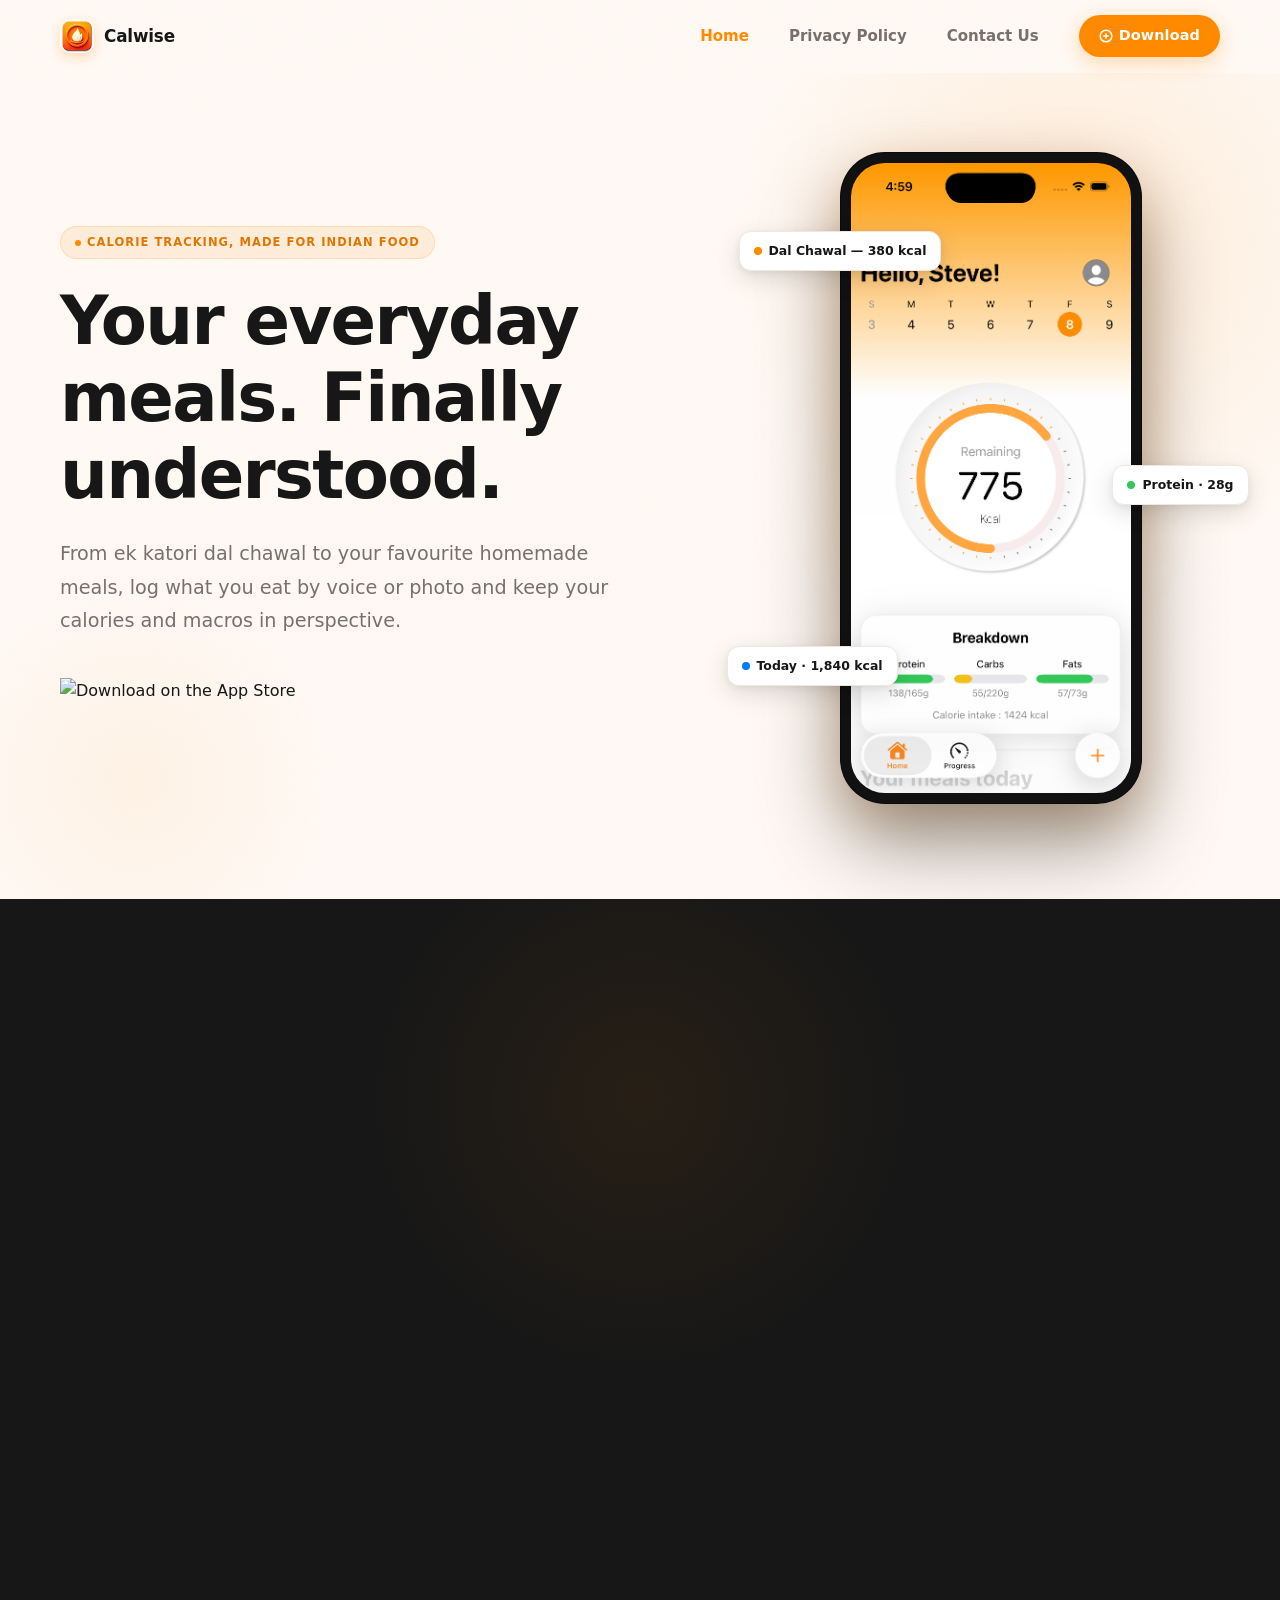
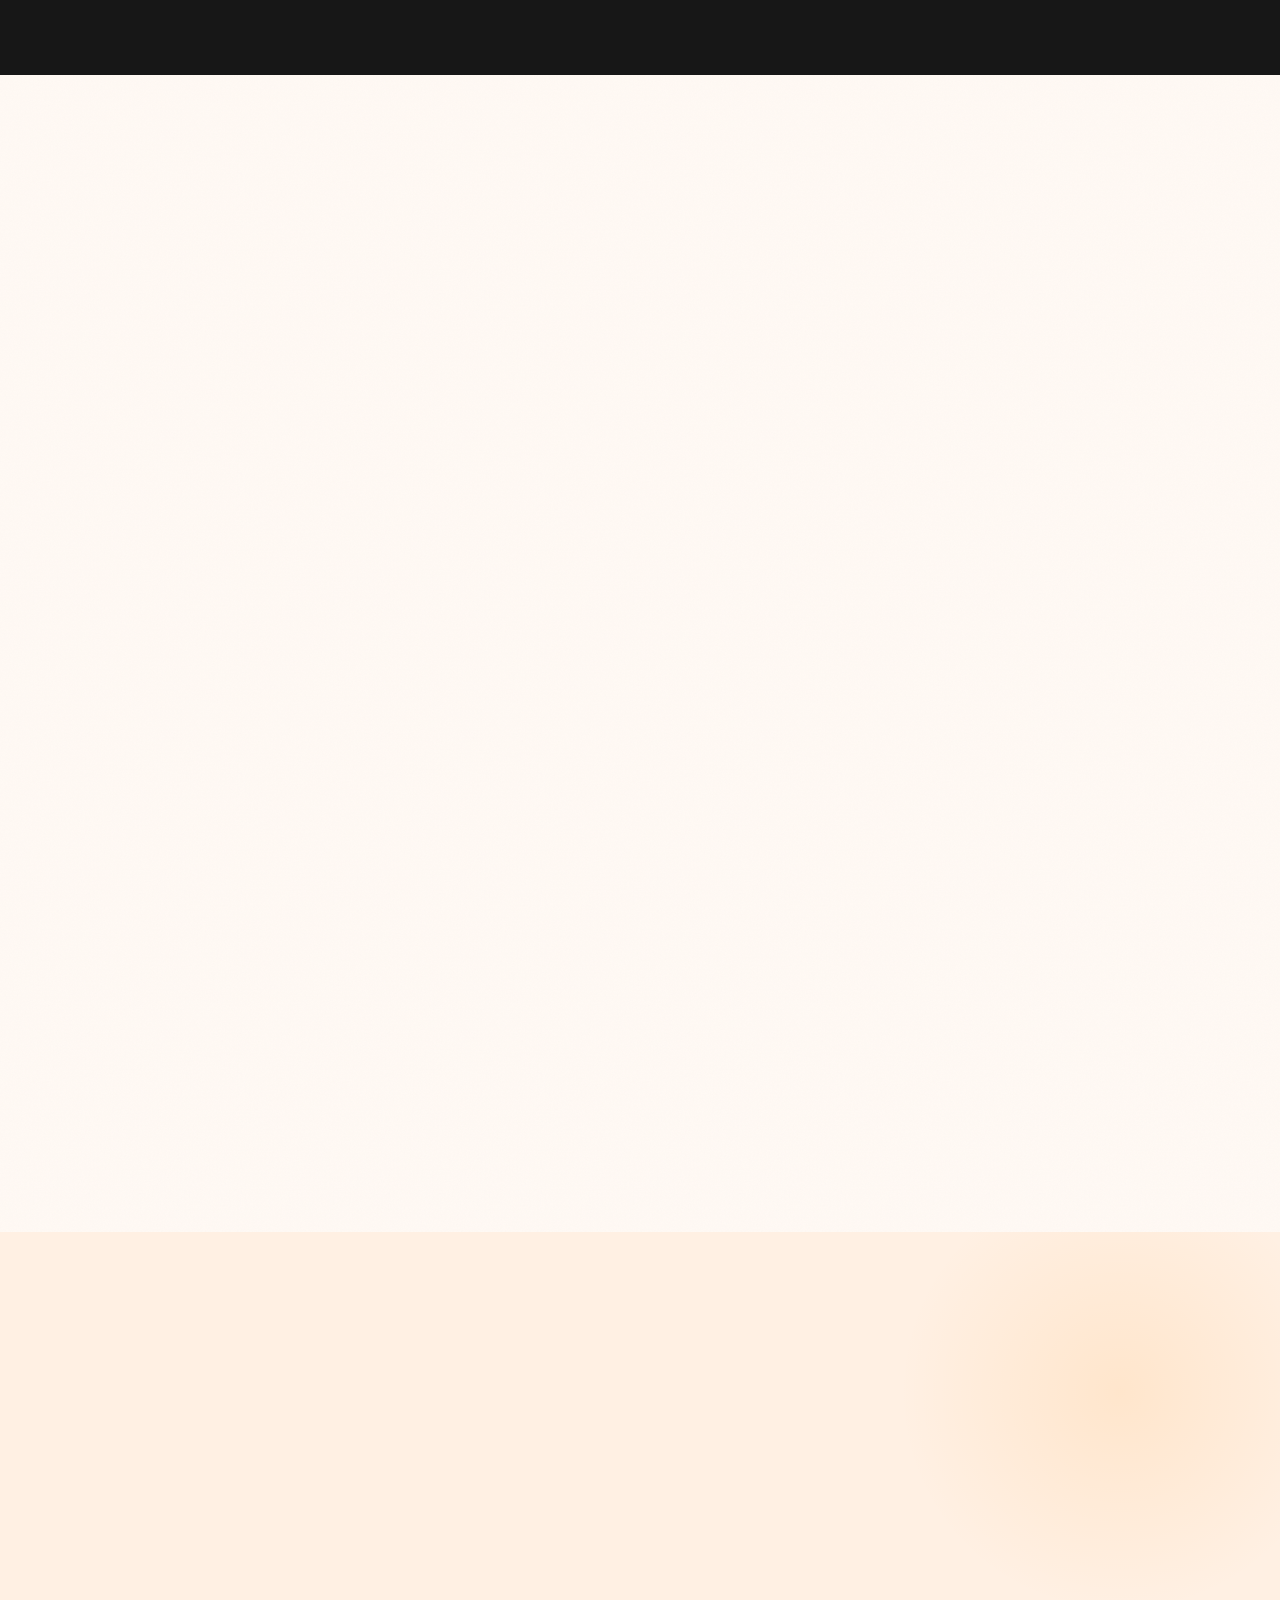
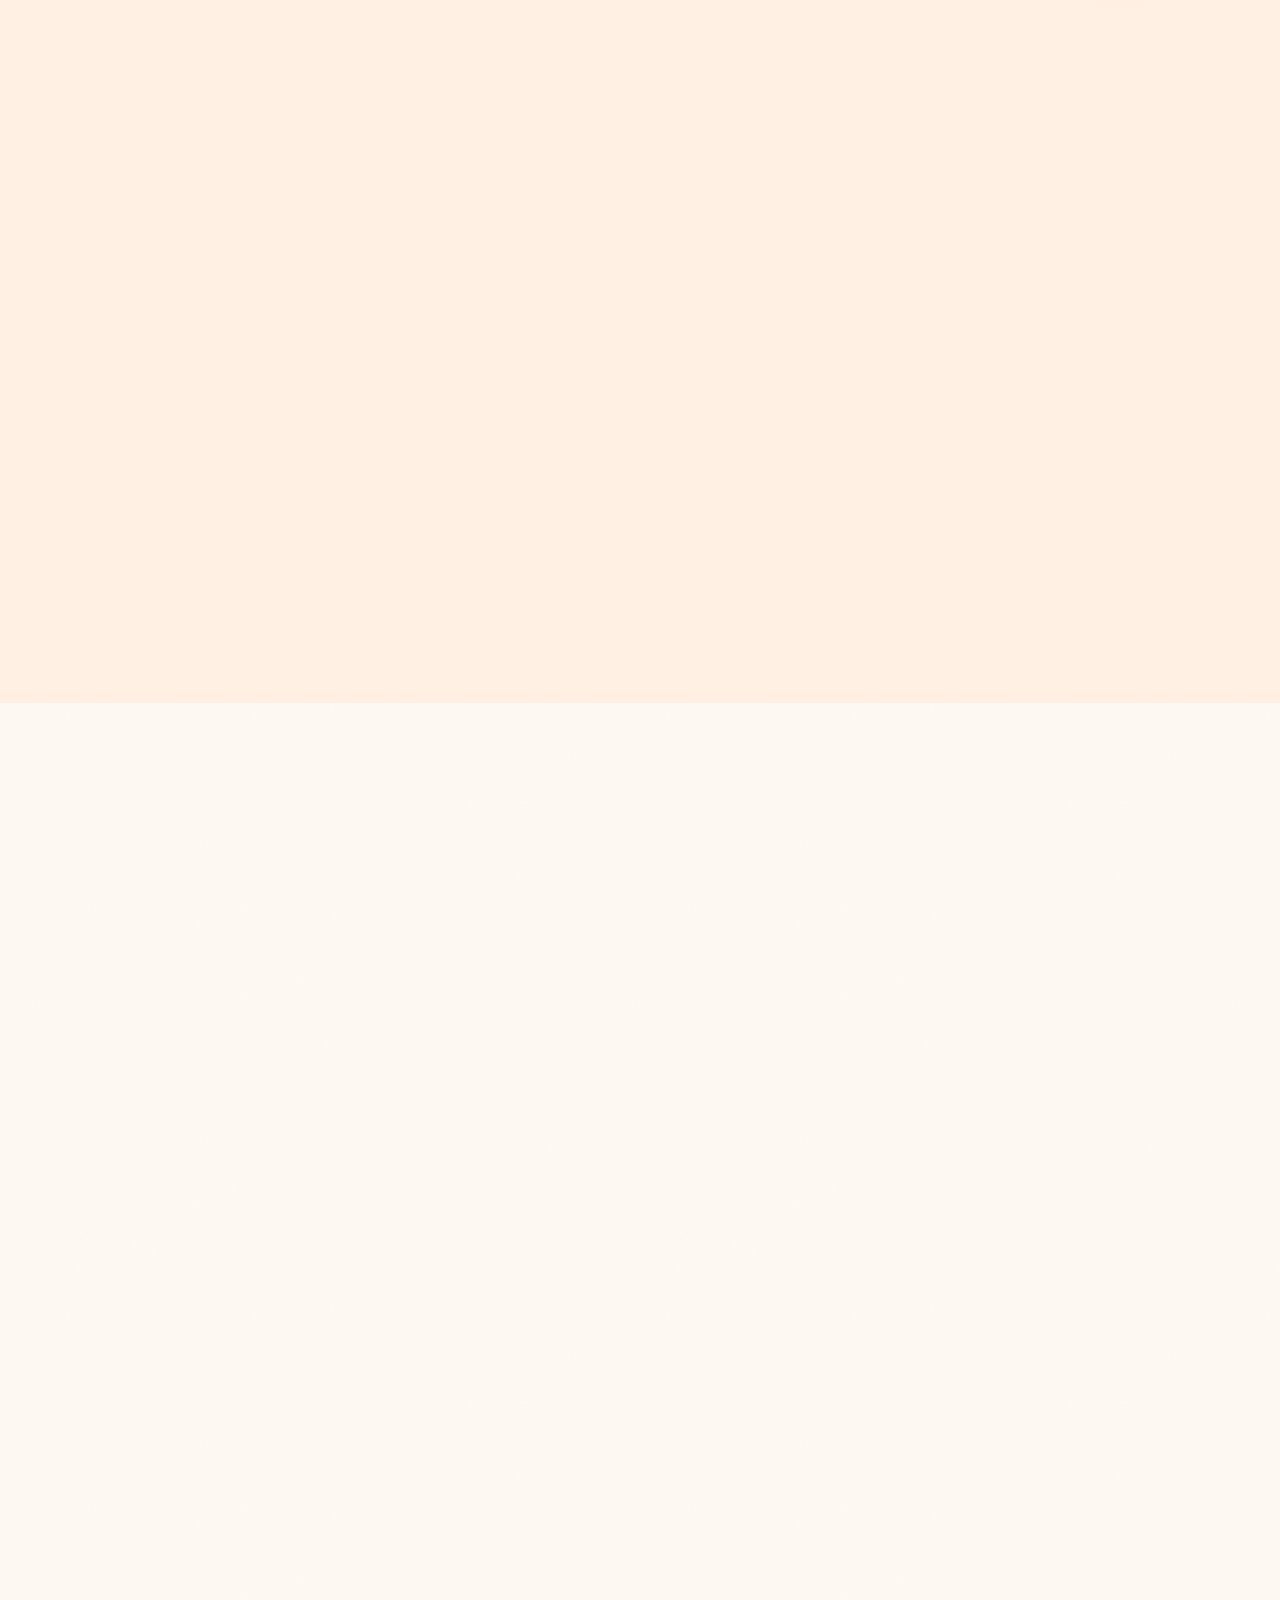
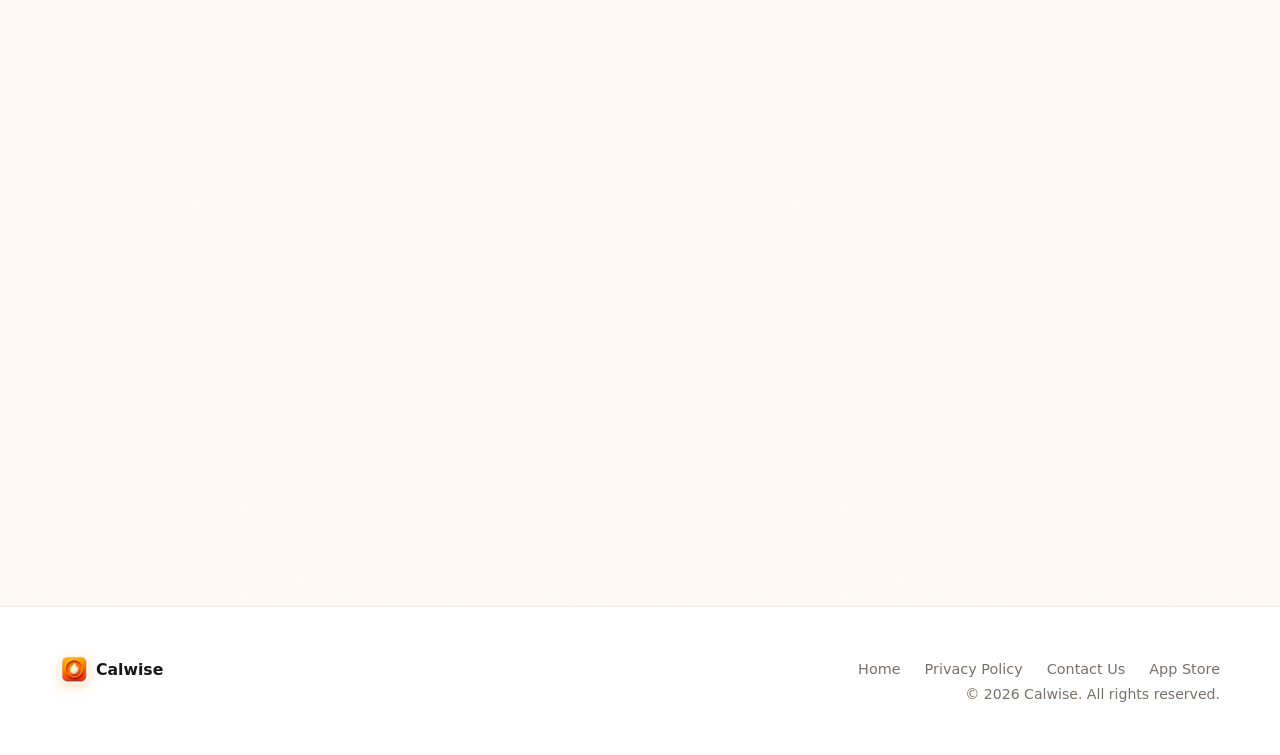
==== index.html @ 5090b7c0 "redesign: Initial redesigns" ====
<!DOCTYPE html>
<html lang="en">
  <head>
    <meta charset="UTF-8" />
    <meta name="viewport" content="width=device-width, initial-scale=1.0" />
    <title>Calwise | Your everyday meals. Finally understood.</title>
    <meta
      name="description"
      content="Calwise is the Indian-first calorie tracker for iPhone. Log meals by voice or photo, track your macros, and understand your everyday eating habits."
    />
    <meta property="og:title" content="Calwise | Your everyday meals. Finally understood." />
    <meta
      property="og:description"
      content="From dal chawal to your favourite homemade meals — track calories and macros the Indian way. Download Calwise on the App Store."
    />
    <meta property="og:type" content="website" />
    <meta property="og:image" content="./app-screenshot.png" />
    <meta name="twitter:card" content="summary_large_image" />
    <meta name="twitter:title" content="Calwise | Your everyday meals. Finally understood." />
    <meta
      name="twitter:description"
      content="Indian-first calorie tracker for iPhone. Log meals by voice or photo, track macros, sync with Apple Health."
    />
    <meta name="twitter:image" content="./app-screenshot.png" />
    <link rel="icon" type="image/png" href="./icon.png" />
    <link rel="apple-touch-icon" href="./icon.png" />
    <link rel="stylesheet" href="./styles.css" />
  </head>
  <body>

    <!-- ── Navigation ─────────────────────────────────────── -->
    <header class="site-header" id="siteHeader">
      <div class="container nav-wrap">
        <a href="./index.html" class="brand" aria-label="Calwise home">
          <img src="./icon.png" alt="Calwise logo" class="brand-logo" />
          <span class="brand-text">Calwise</span>
        </a>

        <button
          class="menu-toggle"
          id="menuToggle"
          aria-expanded="false"
          aria-controls="mobileNav"
          aria-label="Toggle navigation"
        >
          <span></span>
          <span></span>
          <span></span>
        </button>

        <nav class="desktop-nav" aria-label="Main navigation">
          <a href="./index.html" aria-current="page">Home</a>
          <a href="./privacy-policy.html">Privacy Policy</a>
          <a href="./contact.html">Contact Us</a>
          <a
            href="https://apps.apple.com/in/app/calwise-indian-calorie-tracker/id6761990106"
            class="nav-cta"
            target="_blank"
            rel="noopener noreferrer"
          >
            <!-- App Store icon -->
            <svg width="14" height="14" viewBox="0 0 24 24" fill="none" stroke="currentColor" stroke-width="2.5" stroke-linecap="round" stroke-linejoin="round" aria-hidden="true">
              <path d="M12 2a10 10 0 1 0 0 20A10 10 0 0 0 12 2z"/>
              <path d="M12 8v8m-4-4h8"/>
            </svg>
            Download
          </a>
        </nav>
      </div>

      <nav class="mobile-nav" id="mobileNav" aria-label="Mobile navigation">
        <a href="./index.html">Home</a>
        <a href="./privacy-policy.html">Privacy Policy</a>
        <a href="./contact.html">Contact Us</a>
        <a
          href="https://apps.apple.com/in/app/calwise-indian-calorie-tracker/id6761990106"
          class="nav-cta"
          target="_blank"
          rel="noopener noreferrer"
        >Download on App Store</a>
      </nav>
    </header>

    <main>

      <!-- ── Section A — Hero ──────────────────────────────── -->
      <section class="hero section" id="hero">
        <div class="container hero-grid">

          <div class="hero-copy" id="heroCopy">
            <p class="eyebrow hero-anim">Calorie Tracking, Made for Indian Food</p>
            <h1 class="hero-anim">Your everyday meals. Finally understood.</h1>
            <p class="lead hero-anim">
              From ek katori dal chawal to your favourite homemade meals, log what you
              eat by voice or photo and keep your calories and macros in perspective.
            </p>
            <a
              class="app-store-badge hero-anim"
              href="https://apps.apple.com/in/app/calwise-indian-calorie-tracker/id6761990106"
              aria-label="Download on the App Store"
              target="_blank"
              rel="noopener noreferrer"
            >
              <img
                src="https://tools.applemediaservices.com/api/badges/download-on-the-app-store/black/en-us?size=250x83"
                alt="Download on the App Store"
              />
            </a>
          </div>

          <div class="phone-stage" aria-hidden="true" id="phoneStage">
            <div class="phone-glow-bg"></div>
            <div class="phone-wrap" id="heroPhone">
              <!-- Floating chips -->
              <div class="chip chip-1">
                <span class="chip-dot" style="background:#FF8A00;"></span>
                Dal Chawal &mdash; 380 kcal
              </div>
              <div class="chip chip-2">
                <span class="chip-dot" style="background:#34C759;"></span>
                Protein &middot; 28g
              </div>
              <div class="chip chip-3">
                <span class="chip-dot" style="background:#007AFF;"></span>
                Today &middot; 1,840 kcal
              </div>

              <div class="iphone-frame">
                <img
                  src="./app-screenshot.png"
                  alt="Calwise app interface showing meal tracking"
                  class="screen-shot"
                  loading="eager"
                />
              </div>
            </div>
          </div>

        </div>
      </section>

      <!-- ── Section B — Indian Food First (Dark) ─────────── -->
      <section class="section section-dark" id="sectionIndian">
        <div class="container">

          <div class="section-header gsap-reveal">
            <span class="section-label">Indian Food First</span>
            <h2>Dal chawal doesn't come with a barcode.</h2>
            <p>
              Your meals are more than packaged food. Calwise makes it easier to understand
              everyday Indian portions and homemade dishes.
            </p>
          </div>

          <div class="steps-flow" id="stepsFlow">

            <div class="step-card gsap-reveal">
              <div class="step-number">01</div>
              <div class="step-content">
                <h3>Say what you ate or capture a photo</h3>
                <p>Log your meal by voice description or snap a plate photo in seconds.</p>
              </div>
              <svg class="step-icon" width="28" height="28" viewBox="0 0 24 24" fill="none" stroke="rgba(255,138,0,0.6)" stroke-width="1.8" stroke-linecap="round" stroke-linejoin="round" aria-hidden="true">
                <path d="M12 1a3 3 0 0 0-3 3v8a3 3 0 0 0 6 0V4a3 3 0 0 0-3-3z"/>
                <path d="M19 10v2a7 7 0 0 1-14 0v-2"/>
                <line x1="12" y1="19" x2="12" y2="23"/>
                <line x1="8" y1="23" x2="16" y2="23"/>
              </svg>
            </div>

            <div class="step-card gsap-reveal">
              <div class="step-number">02</div>
              <div class="step-content">
                <h3>Log the meal</h3>
                <p>Calwise understands everyday Indian portions and homemade dishes.</p>
              </div>
              <svg class="step-icon" width="28" height="28" viewBox="0 0 24 24" fill="none" stroke="rgba(255,138,0,0.6)" stroke-width="1.8" stroke-linecap="round" stroke-linejoin="round" aria-hidden="true">
                <path d="M14 2H6a2 2 0 0 0-2 2v16a2 2 0 0 0 2 2h12a2 2 0 0 0 2-2V8z"/>
                <polyline points="14 2 14 8 20 8"/>
                <line x1="16" y1="13" x2="8" y2="13"/>
                <line x1="16" y1="17" x2="8" y2="17"/>
                <polyline points="10 9 9 9 8 9"/>
              </svg>
            </div>

            <div class="step-card gsap-reveal">
              <div class="step-number">03</div>
              <div class="step-content">
                <h3>Understand its calorie &amp; macro breakdown</h3>
                <p>See protein, carbs, and fats in perspective so every meal stays intentional.</p>
              </div>
              <svg class="step-icon" width="28" height="28" viewBox="0 0 24 24" fill="none" stroke="rgba(255,138,0,0.6)" stroke-width="1.8" stroke-linecap="round" stroke-linejoin="round" aria-hidden="true">
                <circle cx="12" cy="12" r="10"/>
                <path d="M12 2a10 10 0 0 1 7.07 17.07"/>
                <line x1="12" y1="12" x2="12" y2="2"/>
              </svg>
            </div>

          </div>
        </div>
      </section>

      <!-- ── Section C — Features ──────────────────────────── -->
      <section class="section" id="sectionFeatures">
        <div class="container">

          <div class="section-header text-center gsap-reveal" style="margin-inline: auto;">
            <span class="section-label" style="display:block; margin-bottom:8px;">Features</span>
            <h2>Built around how you actually eat.</h2>
            <p style="margin-top:12px; max-width:52ch; margin-inline:auto;">
              Everything you need to understand your nutrition — and nothing you don't.
            </p>
          </div>

          <div class="features-grid" id="featuresGrid">

            <!-- Feature 1: Smart Meal Logging -->
            <article class="feature-card gsap-reveal">
              <div class="feature-icon-wrap" aria-hidden="true">
                <svg width="26" height="26" viewBox="0 0 24 24" fill="none" stroke="currentColor" stroke-width="2" stroke-linecap="round" stroke-linejoin="round">
                  <path d="M12 1a3 3 0 0 0-3 3v8a3 3 0 0 0 6 0V4a3 3 0 0 0-3-3z"/>
                  <path d="M19 10v2a7 7 0 0 1-14 0v-2"/>
                  <line x1="12" y1="19" x2="12" y2="23"/>
                  <line x1="8" y1="23" x2="16" y2="23"/>
                </svg>
              </div>
              <h3>Smart Meal Logging</h3>
              <p>Log meals through voice or photo without making food tracking feel tedious.</p>
              <div class="card-visual visual-voice" aria-hidden="true">
                <div class="voice-badge">
                  <span class="voice-bar"></span>
                  <span class="voice-bar"></span>
                  <span class="voice-bar"></span>
                  <span class="voice-bar"></span>
                  <span class="voice-bar"></span>
                </div>
                <span class="visual-text">&ldquo;2 rotis, dal tadka &amp; dahi&rdquo;</span>
              </div>
            </article>

            <!-- Feature 2: Indian Food Tracking -->
            <article class="feature-card gsap-reveal">
              <div class="feature-icon-wrap" aria-hidden="true">
                <svg width="26" height="26" viewBox="0 0 24 24" fill="none" stroke="currentColor" stroke-width="2" stroke-linecap="round" stroke-linejoin="round">
                  <path d="M18 8h1a4 4 0 0 1 0 8h-1"/>
                  <path d="M2 8h16v9a4 4 0 0 1-4 4H6a4 4 0 0 1-4-4V8z"/>
                  <line x1="6" y1="1" x2="6" y2="4"/>
                  <line x1="10" y1="1" x2="10" y2="4"/>
                  <line x1="14" y1="1" x2="14" y2="4"/>
                </svg>
              </div>
              <h3>Indian Food Tracking</h3>
              <p>Track everyday Indian meals, homemade dishes and portions.</p>
              <div class="card-visual visual-food" aria-hidden="true">
                <div class="food-tag">
                  <span>Moong Dal Khichdi</span>
                  <span class="food-cals">290 kcal &middot; 1 bowl</span>
                </div>
                <div class="food-tag">
                  <span>Paneer Bhurji</span>
                  <span class="food-cals">240 kcal &middot; 150g</span>
                </div>
              </div>
            </article>

            <!-- Feature 3: Calories & Macros -->
            <article class="feature-card gsap-reveal">
              <div class="feature-icon-wrap" aria-hidden="true">
                <svg width="26" height="26" viewBox="0 0 24 24" fill="none" stroke="currentColor" stroke-width="2" stroke-linecap="round" stroke-linejoin="round">
                  <circle cx="12" cy="12" r="10"/>
                  <path d="M12 2v10l6.5 3.8"/>
                </svg>
              </div>
              <h3>Calories &amp; Macros</h3>
              <p>Understand your calorie intake and protein, carbohydrates and fats in one place.</p>
              <div class="card-visual" aria-hidden="true">
                <div class="macro-bar">
                  <div class="macro-bar-fill protein" style="width: 30%;"></div>
                  <div class="macro-bar-fill carbs" style="width: 50%;"></div>
                  <div class="macro-bar-fill fats" style="width: 20%;"></div>
                </div>
                <div class="macro-legend">
                  <span><strong style="color:var(--c-orange);">Protein</strong> 52g</span>
                  <span><strong style="color:#FFA23A;">Carbs</strong> 145g</span>
                  <span><strong style="color:#34C759;">Fats</strong> 34g</span>
                </div>
              </div>
            </article>

            <!-- Feature 4: Daily Progress -->
            <article class="feature-card gsap-reveal">
              <div class="feature-icon-wrap" aria-hidden="true">
                <svg width="26" height="26" viewBox="0 0 24 24" fill="none" stroke="currentColor" stroke-width="2" stroke-linecap="round" stroke-linejoin="round">
                  <line x1="18" y1="20" x2="18" y2="10"/>
                  <line x1="12" y1="20" x2="12" y2="4"/>
                  <line x1="6" y1="20" x2="6" y2="14"/>
                  <line x1="2" y1="20" x2="22" y2="20"/>
                </svg>
              </div>
              <h3>Daily Progress</h3>
              <p>See your progress against personalised goals and understand your eating habits.</p>
              <div class="card-visual" aria-hidden="true">
                <div class="progress-week">
                  <div class="day-col"><span class="day-dot done"></span><span class="day-lbl">M</span></div>
                  <div class="day-col"><span class="day-dot done"></span><span class="day-lbl">T</span></div>
                  <div class="day-col"><span class="day-dot done"></span><span class="day-lbl">W</span></div>
                  <div class="day-col"><span class="day-dot done"></span><span class="day-lbl">T</span></div>
                  <div class="day-col"><span class="day-dot done"></span><span class="day-lbl">F</span></div>
                  <div class="day-col"><span class="day-dot done"></span><span class="day-lbl">S</span></div>
                  <div class="day-col"><span class="day-dot active"></span><span class="day-lbl">S</span></div>
                </div>
                <span class="streak-text">🔥 6-day target streak</span>
              </div>
            </article>

          </div>
        </div>
      </section>

      <!-- ── Section D — Product Showcase ─────────────────── -->
      <section class="section showcase-section" id="sectionShowcase">
        <div class="container">
          <div class="section-header text-center gsap-reveal" style="margin-inline: auto;">
            <span class="section-label" style="display:block; margin-bottom:8px;">The App</span>
            <h2>A closer look.</h2>
            <p style="margin-top:12px; max-width:46ch; margin-inline:auto;">
              Designed for iPhone. Built for real life.
            </p>
          </div>

          <div class="showcase-stage" id="showcaseStage" aria-hidden="true">

            <!-- Left phone (angled) -->
            <div class="showcase-phone-left gsap-reveal">
              <div class="iphone-frame">
                <img
                  src="./app-screenshot.png"
                  alt=""
                  class="screen-shot"
                  loading="lazy"
                />
              </div>
            </div>

            <!-- Center phone (main) -->
            <div class="showcase-phone-wrap gsap-reveal" id="showcasePhone">
              <div class="iphone-frame">
                <img
                  src="./app-screenshot.png"
                  alt="Calwise app interface"
                  class="screen-shot"
                  loading="lazy"
                />
              </div>
            </div>

            <!-- Right phone (angled) -->
            <div class="showcase-phone-right gsap-reveal">
              <div class="iphone-frame">
                <img
                  src="./app-screenshot.png"
                  alt=""
                  class="screen-shot"
                  loading="lazy"
                />
              </div>
            </div>

          </div>

          <div class="showcase-features-pillrow gsap-reveal">
            <span class="showcase-pill">Home &amp; Calorie Ring</span>
            <span class="showcase-pill">Voice &amp; Photo Logging</span>
            <span class="showcase-pill">Macro Breakdown</span>
            <span class="showcase-pill">Progress Dashboard</span>
          </div>
        </div>
      </section>

      <!-- ── Section E — Apple Health ─────────────────────── -->
      <section class="section health-section" id="sectionHealth">
        <div class="container">
          <div class="health-card gsap-reveal">

            <div class="health-badge" aria-hidden="true">
              <!-- Apple Health–style heart with activity ring SVG -->
              <svg width="32" height="32" viewBox="0 0 32 32" fill="none" xmlns="http://www.w3.org/2000/svg" aria-hidden="true">
                <circle cx="16" cy="16" r="14" stroke="#E8E8E8" stroke-width="3"/>
                <circle cx="16" cy="16" r="14" stroke="url(#actRing)" stroke-width="3" stroke-dasharray="64 88" stroke-linecap="round" transform="rotate(-90 16 16)"/>
                <path d="M16 22s-6-4.35-6-8.5A4 4 0 0 1 16 10.5 4 4 0 0 1 22 13.5C22 17.65 16 22 16 22z" fill="#FF3B30"/>
                <defs>
                  <linearGradient id="actRing" x1="16" y1="2" x2="30" y2="16" gradientUnits="userSpaceOnUse">
                    <stop stop-color="#FF3B30"/>
                    <stop offset="1" stop-color="#FF8A00"/>
                  </linearGradient>
                </defs>
              </svg>
              <span>Apple Health</span>
            </div>

            <h2>Your progress, with the bigger picture.</h2>
            <p>
              With Apple Health integration, your calorie budget can account for your actual activity and workouts.
            </p>

            <!-- Calorie Ring -->
            <div class="calorie-ring-wrap">
              <svg
                class="calorie-ring-svg"
                id="calorieRingSvg"
                width="120"
                height="120"
                viewBox="0 0 120 120"
                aria-label="Calorie progress ring showing 75% of daily goal"
                role="img"
              >
                <circle class="ring-track" cx="60" cy="60" r="50"/>
                <circle class="ring-fill" id="ringFill" cx="60" cy="60" r="50"/>
                <text x="60" y="56" text-anchor="middle" font-family="-apple-system, sans-serif" font-weight="800" font-size="18" fill="#171717">75%</text>
                <text x="60" y="72" text-anchor="middle" font-family="-apple-system, sans-serif" font-size="10" fill="#77716B">of goal</text>
              </svg>

              <div class="ring-labels">
                <span class="ring-label-main">1,840</span>
                <span class="ring-label-sub">kcal consumed today</span>
                <span class="ring-label-sub" style="margin-top:8px; font-weight:600; color:#FF8A00;">260 kcal remaining</span>
              </div>
            </div>

          </div>
        </div>
      </section>

      <!-- ── Section F — CTA ───────────────────────────────── -->
      <section class="cta-section" id="sectionCta">
        <div class="container">
          <div class="cta-wrap gsap-reveal">
            <div class="cta-product-visual" aria-hidden="true">
              <img src="./icon.png" alt="Calwise app icon" class="cta-app-icon" />
            </div>
            <h2>Make room for better eating habits.</h2>
            <p class="lead">Your meals. Your goals. A clearer picture of every day.</p>
            <a
              class="app-store-badge"
              href="https://apps.apple.com/in/app/calwise-indian-calorie-tracker/id6761990106"
              aria-label="Get Calwise on the App Store"
              target="_blank"
              rel="noopener noreferrer"
            >
              <img
                src="https://tools.applemediaservices.com/api/badges/download-on-the-app-store/black/en-us?size=250x83"
                alt="Download on the App Store"
              />
            </a>
          </div>
        </div>
      </section>

    </main>

    <!-- ── Footer ────────────────────────────────────────── -->
    <footer class="site-footer">
      <div class="container">
        <div class="footer-inner">
          <a href="./index.html" class="footer-brand" aria-label="Calwise home">
            <img src="./icon.png" alt="Calwise logo" class="brand-logo" />
            <span>Calwise</span>
          </a>

          <nav class="footer-nav" aria-label="Footer navigation">
            <a href="./index.html">Home</a>
            <a href="./privacy-policy.html">Privacy Policy</a>
            <a href="./contact.html">Contact Us</a>
            <a
              href="https://apps.apple.com/in/app/calwise-indian-calorie-tracker/id6761990106"
              target="_blank"
              rel="noopener noreferrer"
            >App Store</a>
          </nav>
        </div>
        <p class="footer-copy">© 2026 Calwise. All rights reserved.</p>
      </div>
    </footer>

    <!-- ── GSAP ──────────────────────────────────────────── -->
    <script src="https://cdn.jsdelivr.net/npm/gsap@3.12.5/dist/gsap.min.js"></script>
    <script src="https://cdn.jsdelivr.net/npm/gsap@3.12.5/dist/ScrollTrigger.min.js"></script>

    <script>
    (function () {
      'use strict';

      /* ── Header scroll ─────────────────────────────────── */
      var header      = document.getElementById('siteHeader');
      var menuToggle  = document.getElementById('menuToggle');
      var mobileNav   = document.getElementById('mobileNav');

      function updateHeader() {
        if (!header) return;
        if (window.scrollY > 8) {
          header.classList.add('is-scrolled');
        } else {
          header.classList.remove('is-scrolled');
        }
      }

      window.addEventListener('scroll', updateHeader, { passive: true });
      updateHeader();

      /* ── Mobile menu ───────────────────────────────────── */
      function closeMobileMenu() {
        if (!menuToggle || !mobileNav) return;
        menuToggle.setAttribute('aria-expanded', 'false');
        mobileNav.classList.remove('is-open');
      }

      if (menuToggle && mobileNav) {
        menuToggle.addEventListener('click', function () {
          var expanded = menuToggle.getAttribute('aria-expanded') === 'true';
          menuToggle.setAttribute('aria-expanded', expanded ? 'false' : 'true');
          mobileNav.classList.toggle('is-open');
        });

        mobileNav.querySelectorAll('a').forEach(function (link) {
          link.addEventListener('click', closeMobileMenu);
        });

        window.addEventListener('resize', function () {
          if (window.innerWidth > 768) closeMobileMenu();
        });
      }

      /* ── Reduced-motion check ──────────────────────────── */
      var prefersReducedMotion = window.matchMedia('(prefers-reduced-motion: reduce)').matches;

      if (prefersReducedMotion) {
        /* Remove hidden state from all gsap-reveal elements */
        document.querySelectorAll('.gsap-reveal, .hero-anim').forEach(function (el) {
          el.style.opacity = '1';
          el.style.transform = 'none';
        });
        /* Animate ring immediately */
        var ringFill = document.getElementById('ringFill');
        if (ringFill) ringFill.classList.add('is-visible');
        return; /* Skip GSAP */
      }

      /* ── GSAP setup ────────────────────────────────────── */
      if (typeof gsap === 'undefined') return;

      gsap.registerPlugin(ScrollTrigger);

      /* ── Hero entrance ─────────────────────────────────── */
      /* Hero elements use .hero-anim (not .gsap-reveal) so no CSS pre-hide conflict */
      var heroTl = gsap.timeline({ delay: 0.1 });

      heroTl
        .from('.hero-anim', {
          y: 28, opacity: 0, duration: 0.65, stagger: 0.12, ease: 'power3.out',
          clearProps: 'all'
        })
        .from('#heroPhone', {
          scale: 0.92, opacity: 0, duration: 0.9, ease: 'power3.out',
          clearProps: 'all'
        }, '-=0.6')
        .from('.chip', {
          y: 12, opacity: 0, duration: 0.5, stagger: 0.12, ease: 'power2.out',
          clearProps: 'transform,opacity'
        }, '-=0.5');

      /* ── Section B — Indian Food steps ─────────────────── */
      gsap.utils.toArray('#stepsFlow .step-card').forEach(function (card, i) {
        gsap.fromTo(card,
          { y: 36, opacity: 0 },
          {
            scrollTrigger: {
              trigger: card,
              start: 'top 88%',
              once: true
            },
            y: 0,
            opacity: 1,
            duration: 0.65,
            delay: i * 0.1,
            ease: 'power3.out'
          }
        );
      });

      gsap.fromTo('#sectionIndian .section-header',
        { y: 32, opacity: 0 },
        {
          scrollTrigger: {
            trigger: '#sectionIndian .section-header',
            start: 'top 88%',
            once: true
          },
          y: 0, opacity: 1, duration: 0.7, ease: 'power3.out'
        }
      );

      /* ── Section C — Feature cards ──────────────────────── */
      gsap.fromTo('#featuresGrid .feature-card',
        { y: 40, opacity: 0 },
        {
          scrollTrigger: {
            trigger: '#featuresGrid',
            start: 'top 82%',
            once: true
          },
          y: 0,
          opacity: 1,
          duration: 0.65,
          stagger: 0.08,
          ease: 'power3.out'
        }
      );

      gsap.fromTo('#sectionFeatures .section-header',
        { y: 28, opacity: 0 },
        {
          scrollTrigger: {
            trigger: '#sectionFeatures .section-header',
            start: 'top 88%',
            once: true
          },
          y: 0, opacity: 1, duration: 0.65, ease: 'power3.out'
        }
      );

      /* ── Section D — Showcase parallax ─────────────────── */
      gsap.fromTo('#sectionShowcase .section-header',
        { y: 28, opacity: 0 },
        {
          scrollTrigger: {
            trigger: '#sectionShowcase .section-header',
            start: 'top 88%',
            once: true
          },
          y: 0, opacity: 1, duration: 0.65, ease: 'power3.out'
        }
      );

      gsap.fromTo('.showcase-phone-wrap',
        { y: 48, opacity: 0, scale: 0.94 },
        {
          scrollTrigger: {
            trigger: '#showcaseStage',
            start: 'top 85%',
            once: true
          },
          y: 0, opacity: 1, scale: 1, duration: 0.9, ease: 'power3.out'
        }
      );

      gsap.fromTo('.showcase-phone-left',
        { x: -40, opacity: 0 },
        {
          scrollTrigger: {
            trigger: '#showcaseStage',
            start: 'top 85%',
            once: true
          },
          x: 0, opacity: 1, duration: 0.8, delay: 0.15, ease: 'power3.out'
        }
      );

      gsap.fromTo('.showcase-phone-right',
        { x: 40, opacity: 0 },
        {
          scrollTrigger: {
            trigger: '#showcaseStage',
            start: 'top 85%',
            once: true
          },
          x: 0, opacity: 1, duration: 0.8, delay: 0.15, ease: 'power3.out'
        }
      );

      /* Parallax on center phone */
      gsap.to('#showcasePhone', {
        scrollTrigger: {
          trigger: '#sectionShowcase',
          start: 'top bottom',
          end: 'bottom top',
          scrub: 1.2
        },
        y: -40,
        ease: 'none'
      });

      /* ── Section E — Health card & calorie ring ──────────── */
      gsap.fromTo('.health-card',
        { y: 36, opacity: 0 },
        {
          scrollTrigger: {
            trigger: '.health-card',
            start: 'top 85%',
            once: true
          },
          y: 0, opacity: 1, duration: 0.75, ease: 'power3.out'
        }
      );

      /* Calorie ring stroke animation */
      ScrollTrigger.create({
        trigger: '#calorieRingSvg',
        start: 'top 88%',
        once: true,
        onEnter: function () {
          var ringEl = document.getElementById('ringFill');
          if (ringEl) ringEl.classList.add('is-visible');
        }
      });

      /* ── Section F — CTA ────────────────────────────────── */
      gsap.fromTo('.cta-wrap',
        { y: 32, opacity: 0 },
        {
          scrollTrigger: {
            trigger: '.cta-wrap',
            start: 'top 88%',
            once: true
          },
          y: 0, opacity: 1, duration: 0.75, ease: 'power3.out'
        }
      );

      /* ── Generic gsap-reveal elements (catch-all) ────────── */
      document.querySelectorAll('.gsap-reveal').forEach(function (el) {
        /* Skip elements already explicitly animated above */
        if (
          el.closest('.hero-copy') ||
          el.closest('#heroPhone') ||
          el.classList.contains('hero-anim') ||
          el.closest('#stepsFlow') ||
          el.closest('#featuresGrid') ||
          el.classList.contains('section-header') ||
          el.classList.contains('health-card') ||
          el.classList.contains('cta-wrap') ||
          el.classList.contains('showcase-phone-wrap') ||
          el.classList.contains('showcase-phone-left') ||
          el.classList.contains('showcase-phone-right')
        ) return;

        gsap.fromTo(el,
          { y: 28, opacity: 0 },
          {
            scrollTrigger: {
              trigger: el,
              start: 'top 88%',
              once: true
            },
            y: 0,
            opacity: 1,
            duration: 0.65,
            ease: 'power3.out'
          }
        );
      });

    }());
    </script>

    <!-- Vercel Analytics -->
    <script>
      window.va = window.va || function () { (window.vaq = window.vaq || []).push(arguments); };
    </script>
    <script defer src="/_vercel/insights/script.js"></script>

  </body>
</html>
---- styles.css ----
/* ============================================================
   CALWISE — Premium Design System
   ============================================================ */

/* ── Custom Properties ─────────────────────────────────────── */
:root {
  /* Colors */
  --c-orange:      #FF8A00;
  --c-orange-dark: #E07600;
  --c-orange-light:#FFA23A;
  --c-near-black:  #171717;
  --c-warm-white:  #FFF9F4;
  --c-white:       #FFFFFF;
  --c-soft-bg:     #FFF0E3;
  --c-secondary:   #77716B;
  --c-border:      #F0E8E0;
  --c-dark-bg:     #171717;
  --c-dark-surface:#211E1B;
  --c-dark-border: #2E2925;

  /* Typography */
  --font: -apple-system, BlinkMacSystemFont, "SF Pro Display", "SF Pro Text", system-ui, sans-serif;

  /* Radii */
  --r-xl:   32px;
  --r-lg:   24px;
  --r-md:   16px;
  --r-sm:   12px;
  --r-pill: 999px;

  /* Spacing scale (8px) */
  --s-1:  8px;
  --s-2:  16px;
  --s-3:  24px;
  --s-4:  32px;
  --s-5:  40px;
  --s-6:  48px;
  --s-8:  64px;
  --s-10: 80px;
  --s-12: 96px;

  /* Container */
  --container: 1160px;

  /* Shadows */
  --shadow-sm:   0 2px 8px rgba(23,23,23,0.06);
  --shadow-md:   0 8px 24px rgba(23,23,23,0.10);
  --shadow-lg:   0 20px 48px rgba(23,23,23,0.13);
  --shadow-xl:   0 32px 80px rgba(23,23,23,0.18);
  --shadow-orange: 0 16px 48px rgba(255,138,0,0.22);
  --shadow-orange-sm: 0 6px 20px rgba(255,138,0,0.30);
}

/* ── Reset & Base ───────────────────────────────────────────── */
*, *::before, *::after {
  box-sizing: border-box;
  margin: 0;
  padding: 0;
}

html {
  scroll-behavior: smooth;
  -webkit-text-size-adjust: 100%;
}

body {
  font-family: var(--font);
  background-color: var(--c-warm-white);
  color: var(--c-near-black);
  line-height: 1.6;
  overflow-x: hidden;
  /* Subtle noise texture via SVG data URI */
  background-image:
    url("data:image/svg+xml,%3Csvg xmlns='http://www.w3.org/2000/svg' width='300' height='300'%3E%3Cfilter id='n'%3E%3CfeTurbulence type='fractalNoise' baseFrequency='0.75' numOctaves='4' stitchTiles='stitch'/%3E%3C/filter%3E%3Crect width='300' height='300' filter='url(%23n)' opacity='0.025'/%3E%3C/svg%3E");
}

a {
  color: inherit;
  text-decoration: none;
}

img {
  max-width: 100%;
  display: block;
}

ul {
  list-style: none;
}

button {
  font-family: var(--font);
  cursor: pointer;
}

/* ── Typography ─────────────────────────────────────────────── */
h1, h2, h3, h4 {
  letter-spacing: -0.025em;
  line-height: 1.14;
  font-weight: 700;
}

h1 {
  font-size: clamp(2.4rem, 5.5vw, 4.2rem);
}

h2 {
  font-size: clamp(1.75rem, 3.8vw, 2.9rem);
}

h3 {
  font-size: clamp(1.1rem, 2vw, 1.35rem);
  line-height: 1.3;
}

p {
  color: var(--c-secondary);
  line-height: 1.7;
}

/* ── Layout ─────────────────────────────────────────────────── */
.container {
  width: min(var(--container), 92vw);
  margin-inline: auto;
}

.section {
  padding: var(--s-12) 0;
}

/* ── Navigation ─────────────────────────────────────────────── */
.site-header {
  position: sticky;
  top: 0;
  z-index: 100;
  background: rgba(255, 249, 244, 0.6);
  border-bottom: 1px solid transparent;
  backdrop-filter: blur(0px);
  -webkit-backdrop-filter: blur(0px);
  transition:
    backdrop-filter 280ms ease,
    -webkit-backdrop-filter 280ms ease,
    background-color 280ms ease,
    border-color 280ms ease,
    box-shadow 280ms ease;
}

.site-header.is-scrolled {
  background: rgba(255, 249, 244, 0.88);
  border-color: var(--c-border);
  backdrop-filter: blur(20px);
  -webkit-backdrop-filter: blur(20px);
  box-shadow: 0 1px 0 var(--c-border), var(--shadow-sm);
}

.nav-wrap {
  min-height: 72px;
  display: flex;
  align-items: center;
  justify-content: space-between;
  gap: var(--s-2);
}

.brand {
  display: inline-flex;
  align-items: center;
  gap: 10px;
  font-weight: 700;
  font-size: 1.05rem;
  letter-spacing: -0.01em;
  color: var(--c-near-black);
  flex-shrink: 0;
}

.brand-logo {
  width: 34px;
  height: 34px;
  border-radius: 10px;
  object-fit: cover;
  box-shadow: 0 4px 12px rgba(255,138,0,0.28);
}

.brand-text {
  color: var(--c-near-black);
}

.desktop-nav {
  display: none;
  align-items: center;
  gap: var(--s-5);
}

.desktop-nav a {
  font-size: 0.94rem;
  font-weight: 600;
  color: var(--c-secondary);
  transition: color 180ms ease;
  position: relative;
}

.desktop-nav a:hover {
  color: var(--c-near-black);
}

.desktop-nav a[aria-current="page"] {
  color: var(--c-orange);
}

.nav-cta {
  display: inline-flex;
  align-items: center;
  gap: 6px;
  background: var(--c-orange);
  color: var(--c-white) !important;
  padding: 9px 20px;
  border-radius: var(--r-pill);
  font-size: 0.9rem !important;
  font-weight: 700 !important;
  letter-spacing: 0.01em;
  box-shadow: var(--shadow-orange-sm);
  transition: background 180ms ease, transform 180ms ease, box-shadow 180ms ease !important;
}

.nav-cta:hover {
  background: var(--c-orange-dark) !important;
  transform: translateY(-1px);
  box-shadow: 0 8px 24px rgba(255,138,0,0.38) !important;
  color: var(--c-white) !important;
}

.menu-toggle {
  width: 44px;
  height: 44px;
  border: 1px solid var(--c-border);
  border-radius: var(--r-sm);
  background: var(--c-white);
  display: flex;
  flex-direction: column;
  justify-content: center;
  align-items: center;
  gap: 5px;
  box-shadow: var(--shadow-sm);
  transition: background 180ms ease, border-color 180ms ease;
}

.menu-toggle:hover {
  background: var(--c-soft-bg);
  border-color: var(--c-orange);
}

.menu-toggle span {
  display: block;
  width: 20px;
  height: 2px;
  border-radius: 1px;
  background: var(--c-near-black);
  transition: transform 240ms ease, opacity 240ms ease;
}

.menu-toggle[aria-expanded="true"] span:nth-child(1) {
  transform: translateY(7px) rotate(45deg);
}
.menu-toggle[aria-expanded="true"] span:nth-child(2) {
  opacity: 0;
}
.menu-toggle[aria-expanded="true"] span:nth-child(3) {
  transform: translateY(-7px) rotate(-45deg);
}

.mobile-nav {
  display: grid;
  gap: 0;
  max-height: 0;
  overflow: hidden;
  transition: max-height 280ms cubic-bezier(0.4,0,0.2,1);
  border-bottom: 1px solid transparent;
  background: rgba(255,249,244,0.97);
  backdrop-filter: blur(20px);
  -webkit-backdrop-filter: blur(20px);
}

.mobile-nav.is-open {
  max-height: 320px;
  border-bottom-color: var(--c-border);
}

.mobile-nav a {
  display: block;
  padding: 14px var(--s-3);
  font-weight: 600;
  font-size: 1rem;
  color: var(--c-near-black);
  border-bottom: 1px solid var(--c-border);
  transition: color 180ms ease, background 180ms ease;
}

.mobile-nav a:last-child {
  border-bottom: none;
}

.mobile-nav a:hover {
  color: var(--c-orange);
  background: var(--c-soft-bg);
}

.mobile-nav .nav-cta {
  margin: var(--s-2) var(--s-3);
  border-radius: var(--r-sm);
  justify-content: center;
}

/* ── Hero Section ───────────────────────────────────────────── */
.hero {
  padding-top: 5rem;
  padding-bottom: var(--s-12);
  position: relative;
  overflow: hidden;
}

.hero::before {
  content: '';
  position: absolute;
  top: -20%;
  right: -10%;
  width: 680px;
  height: 680px;
  background: radial-gradient(circle, rgba(255,138,0,0.11) 0%, transparent 70%);
  pointer-events: none;
  z-index: 0;
}

.hero::after {
  content: '';
  position: absolute;
  bottom: -10%;
  left: -5%;
  width: 400px;
  height: 400px;
  background: radial-gradient(circle, rgba(255,138,0,0.06) 0%, transparent 70%);
  pointer-events: none;
  z-index: 0;
}

.hero-grid {
  display: grid;
  grid-template-columns: 1fr;
  gap: var(--s-8);
  align-items: center;
  position: relative;
  z-index: 1;
}

.hero-copy {
  max-width: 580px;
}

.eyebrow {
  display: inline-flex;
  align-items: center;
  gap: 6px;
  padding: 6px 14px;
  border-radius: var(--r-pill);
  background: rgba(255,138,0,0.1);
  border: 1px solid rgba(255,138,0,0.2);
  color: var(--c-orange-dark);
  font-weight: 700;
  font-size: 0.72rem;
  text-transform: uppercase;
  letter-spacing: 0.09em;
  margin-bottom: var(--s-3);
}

.eyebrow::before {
  content: '';
  width: 6px;
  height: 6px;
  border-radius: 50%;
  background: var(--c-orange);
  flex-shrink: 0;
}

.hero-copy h1 {
  color: var(--c-near-black);
  margin-bottom: var(--s-3);
}

.hero-copy .lead {
  font-size: clamp(1.05rem, 1.6vw, 1.2rem);
  line-height: 1.75;
  max-width: 50ch;
  margin-bottom: var(--s-5);
  color: var(--c-secondary);
}

.app-store-badge {
  display: inline-block;
  transition: transform 180ms ease, opacity 180ms ease;
}

.app-store-badge:hover {
  transform: translateY(-2px);
  opacity: 0.88;
}

.app-store-badge img {
  height: 52px;
  width: auto;
}

/* ── Phone Stage ────────────────────────────────────────────── */
.phone-stage {
  display: flex;
  justify-content: center;
  align-items: center;
  position: relative;
}

.phone-glow-bg {
  position: absolute;
  width: 360px;
  height: 360px;
  border-radius: 50%;
  background: radial-gradient(circle, rgba(255,138,0,0.18) 0%, transparent 70%);
  filter: blur(32px);
  z-index: 0;
  pointer-events: none;
}

.phone-wrap {
  position: relative;
  z-index: 1;
}

.iphone-frame {
  width: min(78vw, 280px);
  aspect-ratio: 9 / 19.5;
  border-radius: 44px;
  border: 10px solid #111111;
  background: #000;
  box-shadow:
    inset 0 0 0 1px #333,
    0 0 0 1px #0a0a0a,
    0 40px 80px rgba(0,0,0,0.42),
    var(--shadow-orange);
  overflow: hidden;
  position: relative;
}

/* Dynamic Island */
.iphone-frame::before {
  content: '';
  position: absolute;
  top: 12px;
  left: 50%;
  transform: translateX(-50%);
  width: 88px;
  height: 28px;
  background: #000;
  border-radius: 20px;
  z-index: 10;
}

.screen-shot {
  width: 100%;
  height: 100%;
  object-fit: cover;
  object-position: top center;
  display: block;
}

/* Floating UI Chips */
.chip {
  position: absolute;
  background: var(--c-white);
  border: 1px solid var(--c-border);
  border-radius: var(--r-sm);
  padding: 9px 14px;
  font-size: 0.78rem;
  font-weight: 600;
  font-variant-numeric: tabular-nums;
  color: var(--c-near-black);
  box-shadow: 0 8px 24px rgba(0,0,0,0.12), 0 2px 6px rgba(0,0,0,0.06);
  white-space: nowrap;
  display: flex;
  align-items: center;
  gap: 7px;
  z-index: 4;
  pointer-events: none;
}

.chip .chip-dot {
  width: 8px;
  height: 8px;
  border-radius: 50%;
  flex-shrink: 0;
}

/* chips hidden on smallest screens to avoid horizontal overflow */
.chip-1, .chip-2, .chip-3 {
  display: none;
}

.chip-1 {
  top: 12%;
  left: -20%;
  animation: chipFloat1 4s ease-in-out infinite;
}

.chip-2 {
  top: 48%;
  right: -22%;
  animation: chipFloat2 4.5s ease-in-out infinite 0.6s;
}

.chip-3 {
  bottom: 18%;
  left: -24%;
  animation: chipFloat3 5s ease-in-out infinite 1.2s;
}

@keyframes chipFloat1 {
  0%, 100% { transform: translateY(0px); }
  50%       { transform: translateY(-8px); }
}
@keyframes chipFloat2 {
  0%, 100% { transform: translateY(0px); }
  50%       { transform: translateY(8px); }
}
@keyframes chipFloat3 {
  0%, 100% { transform: translateY(0px); }
  50%       { transform: translateY(-6px); }
}

/* ── Section B — Indian Food First (Dark) ───────────────────── */
.section-dark {
  background: var(--c-dark-bg);
  color: var(--c-warm-white);
  position: relative;
  overflow: hidden;
}

.section-dark::before {
  content: '';
  position: absolute;
  top: -100px;
  left: 50%;
  transform: translateX(-50%);
  width: 600px;
  height: 600px;
  background: radial-gradient(circle, rgba(255,138,0,0.07) 0%, transparent 65%);
  pointer-events: none;
}

.section-dark h2 {
  color: var(--c-white);
}

.section-dark p {
  color: rgba(255,249,244,0.65);
}

.section-label {
  font-size: 0.72rem;
  font-weight: 700;
  text-transform: uppercase;
  letter-spacing: 0.09em;
  color: var(--c-orange);
  margin-bottom: var(--s-2);
  display: block;
}

.section-header {
  max-width: 640px;
  margin-bottom: var(--s-8);
}

.section-header h2 {
  margin-bottom: var(--s-2);
}

.section-header p {
  font-size: 1.05rem;
  line-height: 1.7;
}

/* Steps Flow */
.steps-flow {
  display: grid;
  grid-template-columns: 1fr;
  gap: var(--s-3);
  position: relative;
}

.step-card {
  background: var(--c-dark-surface);
  border: 1px solid var(--c-dark-border);
  border-radius: var(--r-lg);
  padding: var(--s-4);
  display: flex;
  align-items: flex-start;
  gap: var(--s-3);
  position: relative;
  overflow: hidden;
  transition: border-color 240ms ease, transform 240ms ease;
}

.step-card:hover {
  border-color: rgba(255,138,0,0.3);
  transform: translateY(-2px);
}

.step-card::after {
  content: '';
  position: absolute;
  inset: 0;
  background: linear-gradient(135deg, rgba(255,138,0,0.04) 0%, transparent 60%);
  pointer-events: none;
}

.step-number {
  width: 40px;
  height: 40px;
  border-radius: var(--r-sm);
  background: rgba(255,138,0,0.15);
  border: 1px solid rgba(255,138,0,0.25);
  display: flex;
  align-items: center;
  justify-content: center;
  font-weight: 800;
  font-size: 0.95rem;
  font-variant-numeric: tabular-nums;
  color: var(--c-orange);
  flex-shrink: 0;
}

.step-content h3 {
  color: var(--c-white);
  margin-bottom: 6px;
  font-size: 1.05rem;
}

.step-content p {
  font-size: 0.92rem;
  color: rgba(255,249,244,0.55);
}

.step-icon {
  margin-left: auto;
  flex-shrink: 0;
  opacity: 0.5;
}

/* ── Section C — Features ───────────────────────────────────── */
.features-grid {
  display: grid;
  grid-template-columns: 1fr;
  gap: var(--s-2);
  margin-top: var(--s-6);
}

.feature-card {
  background: var(--c-white);
  border: 1px solid var(--c-border);
  border-radius: var(--r-lg);
  padding: var(--s-4);
  position: relative;
  overflow: hidden;
  transition: transform 260ms cubic-bezier(0.34,1.56,0.64,1), box-shadow 260ms ease, border-color 260ms ease;
  cursor: default;
}

.feature-card::before {
  content: '';
  position: absolute;
  top: 0;
  left: 0;
  right: 0;
  height: 2px;
  background: linear-gradient(90deg, var(--c-orange), var(--c-orange-light));
  opacity: 0;
  transition: opacity 260ms ease;
}

.feature-card:hover {
  transform: translateY(-4px) scale(1.01);
  box-shadow: var(--shadow-lg);
  border-color: rgba(255,138,0,0.18);
}

.feature-card:hover::before {
  opacity: 1;
}

.feature-icon-wrap {
  width: 52px;
  height: 52px;
  border-radius: var(--r-sm);
  background: var(--c-soft-bg);
  display: flex;
  align-items: center;
  justify-content: center;
  margin-bottom: var(--s-3);
  transition: background 260ms ease;
}

.feature-card:hover .feature-icon-wrap {
  background: rgba(255,138,0,0.12);
}

.feature-icon-wrap svg {
  color: var(--c-orange);
  width: 26px;
  height: 26px;
  flex-shrink: 0;
}

.feature-card h3 {
  color: var(--c-near-black);
  margin-bottom: 8px;
}

.feature-card p {
  font-size: 0.94rem;
  line-height: 1.65;
  color: var(--c-secondary);
}

/* Feature card micro-visuals */
.card-visual {
  margin-top: var(--s-3);
  padding: 12px 14px;
  background: var(--c-warm-white);
  border: 1px solid var(--c-border);
  border-radius: var(--r-md);
  display: flex;
  flex-direction: column;
  gap: 8px;
}

.visual-voice {
  flex-direction: row;
  align-items: center;
  gap: 12px;
}

.voice-badge {
  display: flex;
  align-items: center;
  gap: 3px;
  height: 20px;
  padding: 0 4px;
}

.voice-bar {
  width: 3px;
  border-radius: 2px;
  background: var(--c-orange);
  animation: voiceWave 1.4s ease-in-out infinite alternate;
}

.voice-bar:nth-child(1) { height: 8px; animation-delay: 0.1s; }
.voice-bar:nth-child(2) { height: 16px; animation-delay: 0.25s; }
.voice-bar:nth-child(3) { height: 22px; animation-delay: 0.4s; }
.voice-bar:nth-child(4) { height: 14px; animation-delay: 0.15s; }
.voice-bar:nth-child(5) { height: 9px; animation-delay: 0.35s; }

@keyframes voiceWave {
  0% { transform: scaleY(0.5); }
  100% { transform: scaleY(1.1); }
}

.visual-text {
  font-size: 0.82rem;
  font-weight: 500;
  color: var(--c-near-black);
  font-style: italic;
}

.visual-food {
  gap: 6px;
}

.food-tag {
  display: flex;
  align-items: center;
  justify-content: space-between;
  padding: 6px 10px;
  background: var(--c-white);
  border: 1px solid rgba(240,232,224,0.9);
  border-radius: var(--r-sm);
  font-size: 0.8rem;
  font-weight: 600;
}

.food-cals {
  color: var(--c-orange);
  font-variant-numeric: tabular-nums;
  font-weight: 700;
}

.macro-bar {
  display: flex;
  height: 8px;
  border-radius: var(--r-pill);
  overflow: hidden;
  background: var(--c-border);
  gap: 2px;
}

.macro-bar-fill.protein { background: var(--c-orange); }
.macro-bar-fill.carbs   { background: #FFA23A; }
.macro-bar-fill.fats    { background: #34C759; }

.macro-legend {
  display: flex;
  justify-content: space-between;
  font-size: 0.76rem;
  color: var(--c-secondary);
  font-variant-numeric: tabular-nums;
}

.macro-legend strong {
  margin-right: 3px;
}

.progress-week {
  display: flex;
  justify-content: space-between;
  align-items: center;
  padding: 4px 0;
}

.day-col {
  display: flex;
  flex-direction: column;
  align-items: center;
  gap: 5px;
}

.day-dot {
  width: 14px;
  height: 14px;
  border-radius: 50%;
  background: var(--c-border);
}

.day-dot.done {
  background: var(--c-orange);
  box-shadow: 0 2px 6px rgba(255,138,0,0.3);
}

.day-dot.active {
  background: var(--c-white);
  border: 2px solid var(--c-orange);
}

.day-lbl {
  font-size: 0.68rem;
  font-weight: 600;
  color: var(--c-secondary);
}

.streak-text {
  font-size: 0.78rem;
  font-weight: 600;
  color: var(--c-near-black);
  text-align: right;
  display: block;
  margin-top: 2px;
}

/* ── Section D — Product Showcase ───────────────────────────── */
.showcase-section {
  background: var(--c-soft-bg);
  position: relative;
  overflow: hidden;
}

.showcase-section::before {
  content: '';
  position: absolute;
  top: -80px;
  right: -80px;
  width: 480px;
  height: 480px;
  background: radial-gradient(circle, rgba(255,138,0,0.1) 0%, transparent 65%);
  pointer-events: none;
}

.showcase-stage {
  display: flex;
  justify-content: center;
  align-items: center;
  position: relative;
  margin-top: var(--s-8);
  padding-bottom: var(--s-5);
  min-height: 400px;
  overflow: hidden;
}

.showcase-phone-wrap {
  position: relative;
  z-index: 2;
}

.showcase-phone-wrap .iphone-frame {
  width: min(72vw, 260px);
  box-shadow:
    inset 0 0 0 1px #333,
    0 60px 120px rgba(0,0,0,0.38),
    var(--shadow-orange);
}

.showcase-phone-left,
.showcase-phone-right {
  position: absolute;
  z-index: 1;
  /* Hidden on mobile to avoid overflow */
  display: none;
}

@media (min-width: 600px) {
  .showcase-phone-left,
  .showcase-phone-right {
    display: block;
  }
}

.showcase-phone-left {
  left: -18%;
  top: 5%;
}

.showcase-phone-right {
  right: -18%;
  top: 5%;
}

.showcase-phone-left .iphone-frame,
.showcase-phone-right .iphone-frame {
  width: min(50vw, 180px);
  opacity: 0.7;
  box-shadow:
    inset 0 0 0 1px #333,
    0 30px 60px rgba(0,0,0,0.28);
}

.showcase-phone-left .iphone-frame {
  transform: perspective(800px) rotateY(16deg) rotate(-3deg);
}

.showcase-phone-right .iphone-frame {
  transform: perspective(800px) rotateY(-16deg) rotate(3deg);
}

.showcase-features-pillrow {
  display: flex;
  justify-content: center;
  align-items: center;
  flex-wrap: wrap;
  gap: var(--s-2);
  margin-top: var(--s-6);
  position: relative;
  z-index: 3;
}

.showcase-pill {
  padding: 8px 16px;
  background: var(--c-white);
  border: 1px solid var(--c-border);
  border-radius: var(--r-pill);
  font-size: 0.85rem;
  font-weight: 600;
  color: var(--c-near-black);
  box-shadow: var(--shadow-sm);
  display: inline-flex;
  align-items: center;
  gap: 6px;
}

.showcase-pill::before {
  content: '';
  width: 6px;
  height: 6px;
  border-radius: 50%;
  background: var(--c-orange);
}

/* ── Section E — Apple Health ───────────────────────────────── */
.health-section {
  position: relative;
  overflow: hidden;
}

.health-card {
  background: var(--c-white);
  border: 1px solid var(--c-border);
  border-radius: var(--r-xl);
  padding: clamp(var(--s-5), 6vw, var(--s-10));
  display: flex;
  flex-direction: column;
  align-items: flex-start;
  gap: var(--s-4);
  box-shadow: var(--shadow-md);
  position: relative;
  overflow: hidden;
}

.health-card::before {
  content: '';
  position: absolute;
  top: -60px;
  right: -60px;
  width: 240px;
  height: 240px;
  background: radial-gradient(circle, rgba(255,60,60,0.07) 0%, transparent 65%);
  pointer-events: none;
}

.health-badge {
  display: flex;
  align-items: center;
  gap: 10px;
  background: var(--c-soft-bg);
  border: 1px solid var(--c-border);
  border-radius: var(--r-sm);
  padding: 10px 16px;
}

.health-badge span {
  font-weight: 700;
  font-size: 0.9rem;
  color: var(--c-near-black);
}

.health-card h2 {
  max-width: 440px;
}

.health-card p {
  max-width: 54ch;
  font-size: 1.02rem;
  line-height: 1.72;
}

/* Calorie Ring */
.calorie-ring-wrap {
  display: flex;
  align-items: center;
  gap: var(--s-4);
  margin-top: var(--s-2);
  flex-wrap: wrap;
}

.calorie-ring-svg {
  flex-shrink: 0;
}

.ring-track {
  fill: none;
  stroke: var(--c-border);
  stroke-width: 12;
}

.ring-fill {
  fill: none;
  stroke: var(--c-orange);
  stroke-width: 12;
  stroke-linecap: round;
  /* circumference of r=50 circle: 2 * π * 50 ≈ 314.16 */
  stroke-dasharray: 314.16;
  stroke-dashoffset: 314.16;
  transform: rotate(-90deg);
  transform-origin: center;
  transition: stroke-dashoffset 1.4s cubic-bezier(0.4,0,0.2,1);
}

.ring-fill.is-visible {
  stroke-dashoffset: 78.54; /* 75% fill: 314.16 * 0.25 = 78.54 */
}

.ring-labels {
  display: flex;
  flex-direction: column;
  gap: 4px;
}

.ring-label-main {
  font-size: 1.6rem;
  font-weight: 800;
  font-variant-numeric: tabular-nums;
  color: var(--c-near-black);
  letter-spacing: -0.03em;
}

.ring-label-sub {
  font-size: 0.88rem;
  color: var(--c-secondary);
}

/* ── Section F — CTA ────────────────────────────────────────── */
.cta-section {
  padding: var(--s-12) 0;
}

.cta-wrap {
  background:
    radial-gradient(ellipse at 0% 0%, rgba(255,255,255,0.65) 0%, transparent 55%),
    radial-gradient(ellipse at 100% 100%, rgba(255,138,0,0.08) 0%, transparent 55%),
    linear-gradient(135deg, #FFF0E3 0%, #FFF5EE 60%, #FFF9F4 100%);
  border: 1px solid rgba(255,138,0,0.14);
  border-radius: var(--r-xl);
  padding: clamp(var(--s-6), 7vw, var(--s-12));
  text-align: center;
  position: relative;
  overflow: hidden;
  box-shadow: var(--shadow-md), 0 0 0 1px rgba(255,138,0,0.06);
}

.cta-wrap::before {
  content: '';
  position: absolute;
  top: -80px;
  left: 50%;
  transform: translateX(-50%);
  width: 480px;
  height: 320px;
  background: radial-gradient(ellipse, rgba(255,138,0,0.09) 0%, transparent 65%);
  pointer-events: none;
}

.cta-product-visual {
  width: 68px;
  height: 68px;
  margin: 0 auto var(--s-3);
  position: relative;
  z-index: 1;
}

.cta-app-icon {
  width: 100%;
  height: 100%;
  border-radius: 18px;
  object-fit: cover;
  box-shadow: 0 12px 30px rgba(255,138,0,0.32), 0 2px 6px rgba(0,0,0,0.08);
}

.cta-wrap h2 {
  margin-bottom: var(--s-2);
  position: relative;
}

.cta-wrap .lead {
  max-width: 50ch;
  margin: 0 auto var(--s-5);
  font-size: 1.05rem;
  position: relative;
}

.cta-wrap .app-store-badge {
  position: relative;
}

/* ── Footer ─────────────────────────────────────────────────── */
.site-footer {
  border-top: 1px solid var(--c-border);
  background: var(--c-white);
  padding: var(--s-6) 0;
}

.footer-inner {
  display: flex;
  align-items: center;
  justify-content: space-between;
  flex-wrap: wrap;
  gap: var(--s-3);
}

.footer-brand {
  display: inline-flex;
  align-items: center;
  gap: 8px;
  font-weight: 700;
  font-size: 0.98rem;
  color: var(--c-near-black);
}

.footer-brand .brand-logo {
  width: 28px;
  height: 28px;
  border-radius: 8px;
}

.footer-nav {
  display: flex;
  align-items: center;
  gap: var(--s-3);
  flex-wrap: wrap;
}

.footer-nav a {
  font-size: 0.9rem;
  font-weight: 500;
  color: var(--c-secondary);
  transition: color 180ms ease;
}

.footer-nav a:hover {
  color: var(--c-orange);
}

.footer-copy {
  font-size: 0.88rem;
  color: var(--c-secondary);
  width: 100%;
  text-align: center;
  padding-top: var(--s-3);
  border-top: 1px solid var(--c-border);
  margin-top: var(--s-2);
}

/* ── Content Pages (Privacy, Contact) ───────────────────────── */
.content-page-main {
  padding: var(--s-8) 0 var(--s-12);
}

.content-card {
  background: var(--c-white);
  border: 1px solid var(--c-border);
  border-radius: var(--r-xl);
  padding: clamp(var(--s-4), 5vw, var(--s-10));
  box-shadow: var(--shadow-md);
}

.content-card h1 {
  margin-bottom: var(--s-2);
  font-size: clamp(1.8rem, 4vw, 2.5rem);
}

.content-card .page-meta {
  font-size: 0.9rem;
  color: var(--c-secondary);
  margin-bottom: var(--s-5);
  padding-bottom: var(--s-3);
  border-bottom: 1px solid var(--c-border);
}

.content-card h2 {
  font-size: clamp(1.1rem, 2.2vw, 1.4rem);
  color: var(--c-near-black);
  margin-top: var(--s-5);
  margin-bottom: var(--s-1);
}

.content-card p {
  color: var(--c-secondary);
  line-height: 1.75;
  margin-bottom: var(--s-2);
}

.content-card ul {
  list-style: disc;
  padding-left: var(--s-3);
  margin-bottom: var(--s-2);
}

.content-card li {
  color: var(--c-secondary);
  line-height: 1.7;
  margin-bottom: 6px;
}

.mail-link {
  color: var(--c-orange);
  font-weight: 600;
  transition: color 180ms ease;
}

.mail-link:hover {
  color: var(--c-orange-dark);
}

/* Contact Form */
.contact-layout {
  display: grid;
  grid-template-columns: 1fr;
  gap: var(--s-3);
}

.contact-info-card {
  background: var(--c-white);
  border: 1px solid var(--c-border);
  border-radius: var(--r-xl);
  padding: clamp(var(--s-4), 5vw, var(--s-8));
  box-shadow: var(--shadow-md);
}

.contact-info-card h1 {
  margin-bottom: var(--s-2);
}

.contact-info-card p {
  line-height: 1.75;
}

.contact-form-card {
  background: var(--c-white);
  border: 1px solid var(--c-border);
  border-radius: var(--r-xl);
  padding: clamp(var(--s-4), 5vw, var(--s-8));
  box-shadow: var(--shadow-md);
}

.contact-form {
  display: grid;
  gap: var(--s-3);
  margin-top: var(--s-3);
}

.form-group {
  display: grid;
  gap: 6px;
}

.form-group label {
  font-weight: 600;
  font-size: 0.92rem;
  color: var(--c-near-black);
}

.field {
  width: 100%;
  border: 1.5px solid var(--c-border);
  background: var(--c-warm-white);
  border-radius: var(--r-sm);
  padding: 12px 14px;
  font: inherit;
  font-size: 0.95rem;
  color: var(--c-near-black);
  transition: border-color 180ms ease, box-shadow 180ms ease, background 180ms ease;
}

.field::placeholder {
  color: #C0BAB4;
}

.field:focus {
  outline: none;
  border-color: var(--c-orange);
  background: var(--c-white);
  box-shadow: 0 0 0 3px rgba(255,138,0,0.12);
}

textarea.field {
  min-height: 148px;
  resize: vertical;
  line-height: 1.6;
}

.btn-primary {
  appearance: none;
  border: none;
  border-radius: var(--r-pill);
  background: var(--c-orange);
  color: var(--c-white);
  font: inherit;
  font-weight: 700;
  font-size: 0.97rem;
  padding: 13px 28px;
  width: fit-content;
  cursor: pointer;
  box-shadow: var(--shadow-orange-sm);
  transition: background 180ms ease, transform 180ms ease, box-shadow 180ms ease;
}

.btn-primary:hover {
  background: var(--c-orange-dark);
  transform: translateY(-2px);
  box-shadow: 0 12px 32px rgba(255,138,0,0.36);
}

.btn-primary:active {
  transform: translateY(0);
}

/* ── Reveal / GSAP base states ──────────────────────────────── */
.gsap-reveal {
  opacity: 0;
  transform: translateY(32px);
}

/* Hero elements: GSAP animates FROM hidden, no CSS pre-hide needed */
.hero-anim {
  /* intentionally not pre-hidden; GSAP from() handles it */
}

/* ── Utility ────────────────────────────────────────────────── */
.text-orange { color: var(--c-orange); }
.text-center { text-align: center; }

/* ── Breakpoints ────────────────────────────────────────────── */
@media (min-width: 480px) {
  /* chips still hidden below 768px to prevent horizontal scroll */
}

@media (min-width: 768px) {
  .menu-toggle,
  .mobile-nav {
    display: none;
  }

  .desktop-nav {
    display: flex;
  }

  .hero-grid {
    grid-template-columns: 1.1fr 0.9fr;
    gap: var(--s-6);
  }

  .steps-flow {
    grid-template-columns: repeat(3, 1fr);
  }

  .step-card {
    flex-direction: column;
    align-items: flex-start;
  }

  .step-icon {
    margin-left: 0;
  }

  .features-grid {
    grid-template-columns: repeat(2, 1fr);
  }

  .contact-layout {
    grid-template-columns: 1fr 1fr;
  }

  .footer-copy {
    text-align: right;
    width: auto;
    padding-top: 0;
    border-top: none;
    margin-top: 0;
  }

  .showcase-phone-left { left: -10%; }
  .showcase-phone-right { right: -10%; }

  /* Show chips starting at 768px */
  .chip-1, .chip-2, .chip-3 {
    display: flex;
  }
}

@media (min-width: 1024px) {
  .hero-grid {
    grid-template-columns: 1.15fr 0.85fr;
    gap: var(--s-8);
  }

  .iphone-frame {
    width: min(40vw, 300px);
  }

  .chip-1 { left: -34%; }
  .chip-2 { right: -36%; }
  .chip-3 { left: -38%; }

  .showcase-phone-left { left: -6%; }
  .showcase-phone-right { right: -6%; }
}

@media (min-width: 1280px) {
  .hero-grid {
    gap: var(--s-10);
  }
}

/* ── prefers-reduced-motion ─────────────────────────────────── */
@media (prefers-reduced-motion: reduce) {
  html {
    scroll-behavior: auto;
  }

  *,
  *::before,
  *::after {
    animation-duration: 0.001ms !important;
    animation-iteration-count: 1 !important;
    transition-duration: 0.001ms !important;
  }

  .gsap-reveal {
    opacity: 1;
    transform: none;
  }

  .ring-fill {
    stroke-dashoffset: 78.54;
    transition: none;
  }
}
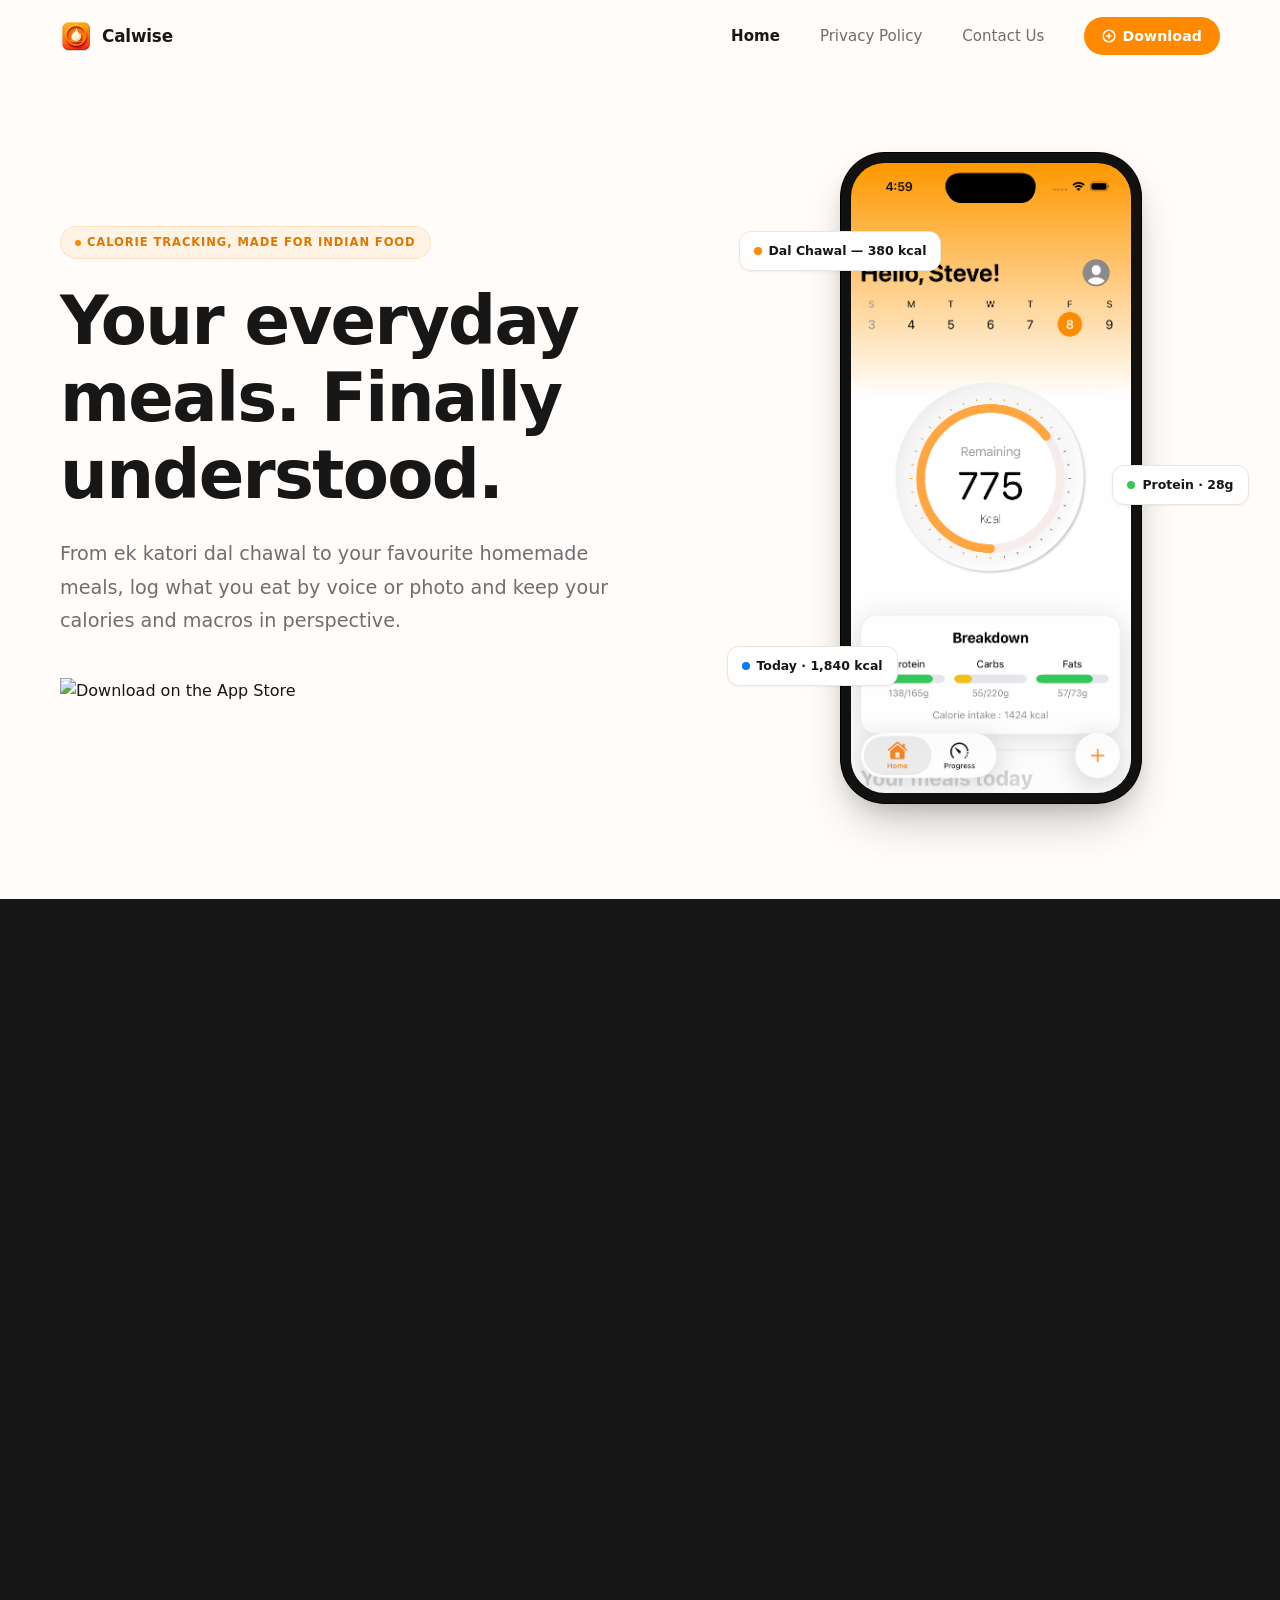
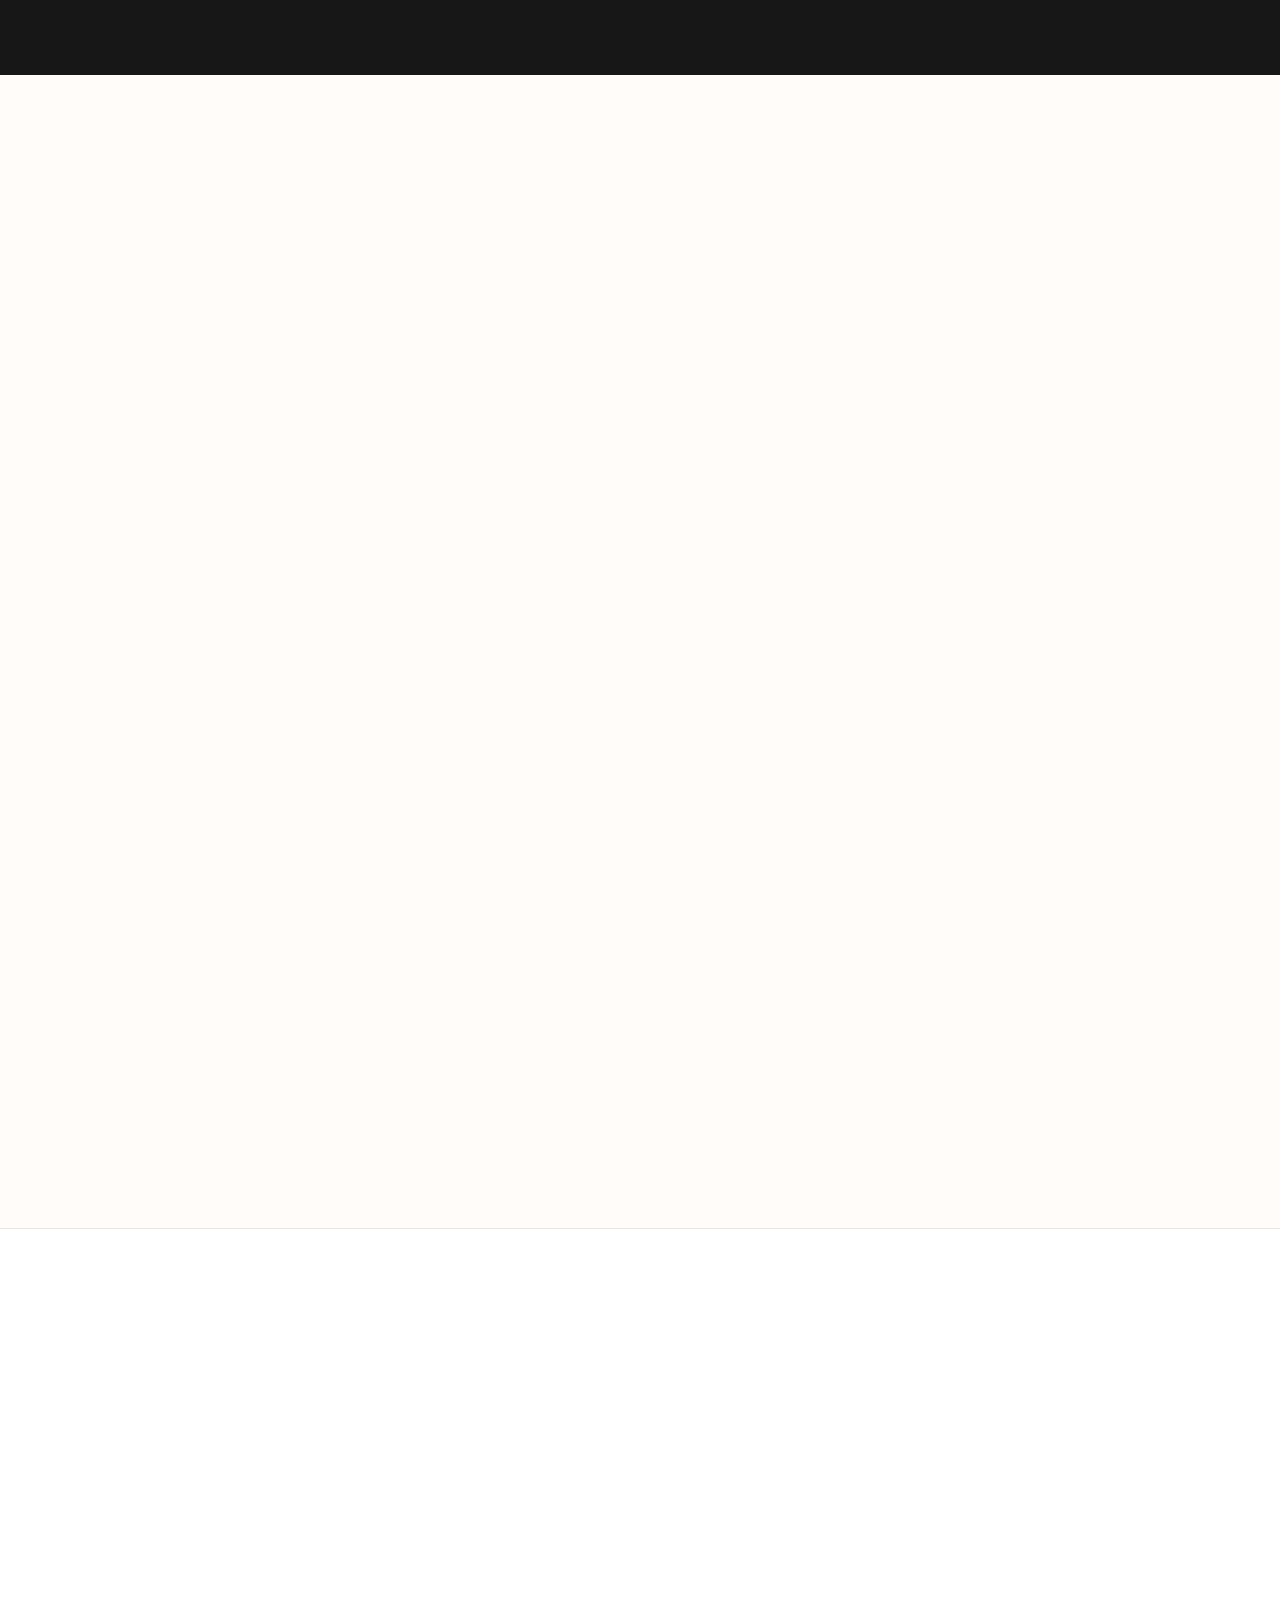
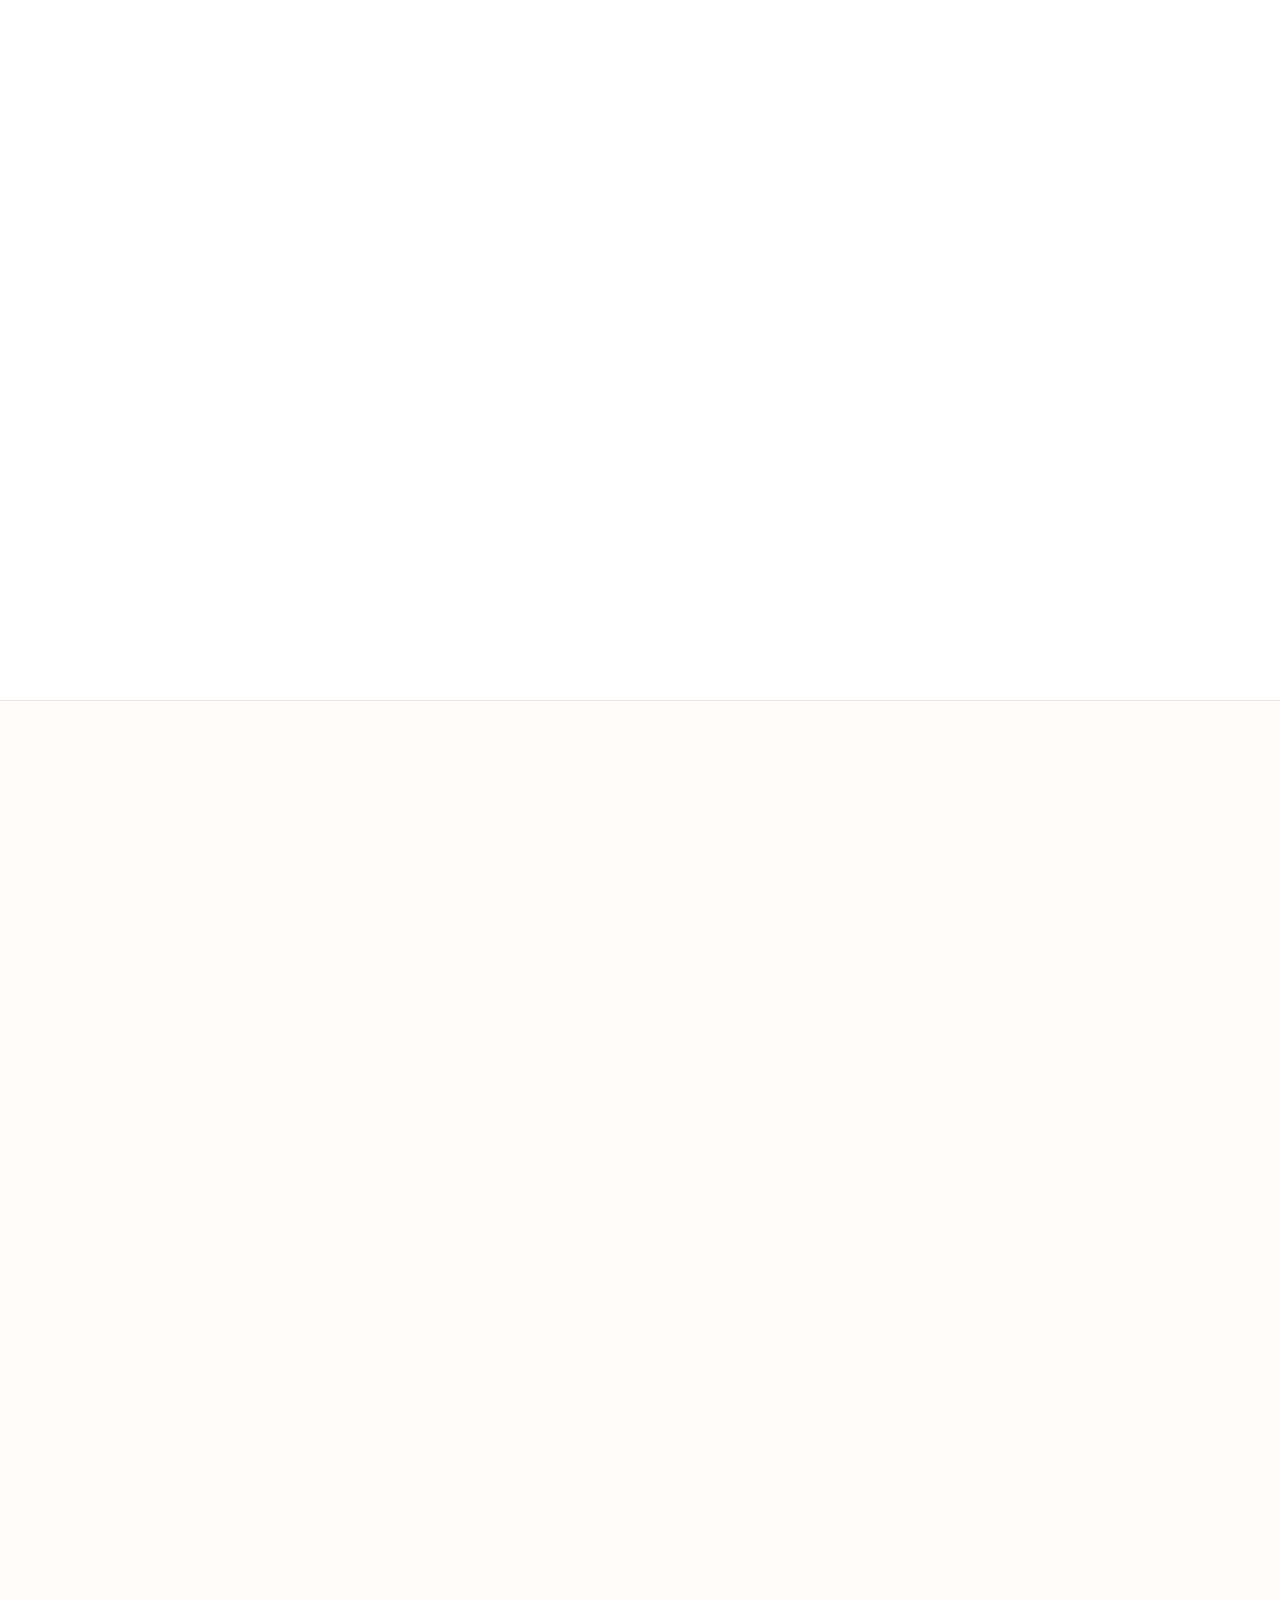
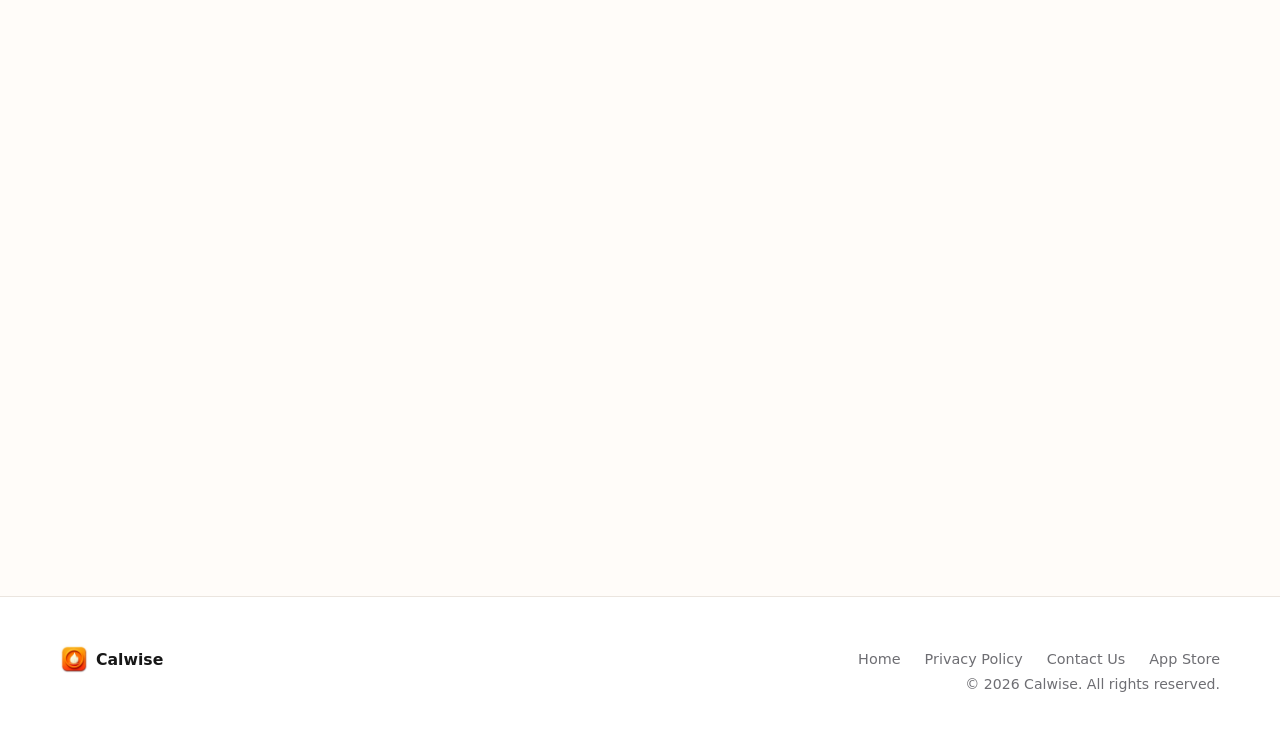
==== commit ac270e2c: "fix: ai shaders and affects" ====
--- a/index.html
+++ b/index.html
@@ -109,7 +109,6 @@
           </div>
 
           <div class="phone-stage" aria-hidden="true" id="phoneStage">
-            <div class="phone-glow-bg"></div>
             <div class="phone-wrap" id="heroPhone">
               <!-- Floating chips -->
               <div class="chip chip-1">
@@ -556,22 +555,22 @@
 
       heroTl
         .from('.hero-anim', {
-          y: 28, opacity: 0, duration: 0.65, stagger: 0.12, ease: 'power3.out',
+          y: 24, opacity: 0, duration: 0.6, stagger: 0.1, ease: 'power3.out',
           clearProps: 'all'
         })
         .from('#heroPhone', {
-          scale: 0.92, opacity: 0, duration: 0.9, ease: 'power3.out',
+          y: 20, opacity: 0, duration: 0.7, ease: 'power3.out',
           clearProps: 'all'
-        }, '-=0.6')
+        }, '-=0.4')
         .from('.chip', {
-          y: 12, opacity: 0, duration: 0.5, stagger: 0.12, ease: 'power2.out',
+          y: 8, opacity: 0, duration: 0.4, stagger: 0.08, ease: 'power2.out',
           clearProps: 'transform,opacity'
-        }, '-=0.5');
+        }, '-=0.35');
 
       /* ── Section B — Indian Food steps ─────────────────── */
       gsap.utils.toArray('#stepsFlow .step-card').forEach(function (card, i) {
         gsap.fromTo(card,
-          { y: 36, opacity: 0 },
+          { y: 24, opacity: 0 },
           {
             scrollTrigger: {
               trigger: card,
@@ -580,125 +579,113 @@
             },
             y: 0,
             opacity: 1,
-            duration: 0.65,
-            delay: i * 0.1,
+            duration: 0.55,
+            delay: i * 0.08,
             ease: 'power3.out'
           }
         );
       });
 
       gsap.fromTo('#sectionIndian .section-header',
-        { y: 32, opacity: 0 },
+        { y: 24, opacity: 0 },
         {
           scrollTrigger: {
             trigger: '#sectionIndian .section-header',
             start: 'top 88%',
             once: true
           },
-          y: 0, opacity: 1, duration: 0.7, ease: 'power3.out'
+          y: 0, opacity: 1, duration: 0.6, ease: 'power3.out'
         }
       );
 
       /* ── Section C — Feature cards ──────────────────────── */
       gsap.fromTo('#featuresGrid .feature-card',
-        { y: 40, opacity: 0 },
+        { y: 28, opacity: 0 },
         {
           scrollTrigger: {
             trigger: '#featuresGrid',
-            start: 'top 82%',
+            start: 'top 85%',
             once: true
           },
           y: 0,
           opacity: 1,
-          duration: 0.65,
-          stagger: 0.08,
+          duration: 0.55,
+          stagger: 0.06,
           ease: 'power3.out'
         }
       );
 
       gsap.fromTo('#sectionFeatures .section-header',
-        { y: 28, opacity: 0 },
+        { y: 24, opacity: 0 },
         {
           scrollTrigger: {
             trigger: '#sectionFeatures .section-header',
             start: 'top 88%',
             once: true
           },
-          y: 0, opacity: 1, duration: 0.65, ease: 'power3.out'
-        }
-      );
-
-      /* ── Section D — Showcase parallax ─────────────────── */
+          y: 0, opacity: 1, duration: 0.6, ease: 'power3.out'
+        }
+      );
+
+      /* ── Section D — Showcase ──────────────────────────── */
       gsap.fromTo('#sectionShowcase .section-header',
-        { y: 28, opacity: 0 },
+        { y: 24, opacity: 0 },
         {
           scrollTrigger: {
             trigger: '#sectionShowcase .section-header',
             start: 'top 88%',
             once: true
           },
-          y: 0, opacity: 1, duration: 0.65, ease: 'power3.out'
+          y: 0, opacity: 1, duration: 0.6, ease: 'power3.out'
         }
       );
 
       gsap.fromTo('.showcase-phone-wrap',
-        { y: 48, opacity: 0, scale: 0.94 },
+        { y: 32, opacity: 0 },
         {
           scrollTrigger: {
             trigger: '#showcaseStage',
             start: 'top 85%',
             once: true
           },
-          y: 0, opacity: 1, scale: 1, duration: 0.9, ease: 'power3.out'
+          y: 0, opacity: 1, duration: 0.7, ease: 'power3.out'
         }
       );
 
       gsap.fromTo('.showcase-phone-left',
-        { x: -40, opacity: 0 },
+        { x: -24, opacity: 0 },
         {
           scrollTrigger: {
             trigger: '#showcaseStage',
             start: 'top 85%',
             once: true
           },
-          x: 0, opacity: 1, duration: 0.8, delay: 0.15, ease: 'power3.out'
+          x: 0, opacity: 1, duration: 0.7, delay: 0.1, ease: 'power3.out'
         }
       );
 
       gsap.fromTo('.showcase-phone-right',
-        { x: 40, opacity: 0 },
+        { x: 24, opacity: 0 },
         {
           scrollTrigger: {
             trigger: '#showcaseStage',
             start: 'top 85%',
             once: true
           },
-          x: 0, opacity: 1, duration: 0.8, delay: 0.15, ease: 'power3.out'
-        }
-      );
-
-      /* Parallax on center phone */
-      gsap.to('#showcasePhone', {
-        scrollTrigger: {
-          trigger: '#sectionShowcase',
-          start: 'top bottom',
-          end: 'bottom top',
-          scrub: 1.2
-        },
-        y: -40,
-        ease: 'none'
-      });
+          x: 0, opacity: 1, duration: 0.7, delay: 0.1, ease: 'power3.out'
+        }
+      );
 
       /* ── Section E — Health card & calorie ring ──────────── */
       gsap.fromTo('.health-card',
-        { y: 36, opacity: 0 },
+        { y: 24, opacity: 0 },
         {
           scrollTrigger: {
             trigger: '.health-card',
             start: 'top 85%',
             once: true
           },
-          y: 0, opacity: 1, duration: 0.75, ease: 'power3.out'
+          y: 0, opacity: 1, duration: 0.6, ease: 'power3.out'
         }
       );
 
@@ -715,14 +702,14 @@
 
       /* ── Section F — CTA ────────────────────────────────── */
       gsap.fromTo('.cta-wrap',
-        { y: 32, opacity: 0 },
+        { y: 24, opacity: 0 },
         {
           scrollTrigger: {
             trigger: '.cta-wrap',
             start: 'top 88%',
             once: true
           },
-          y: 0, opacity: 1, duration: 0.75, ease: 'power3.out'
+          y: 0, opacity: 1, duration: 0.6, ease: 'power3.out'
         }
       );
 
@@ -744,7 +731,7 @@
         ) return;
 
         gsap.fromTo(el,
-          { y: 28, opacity: 0 },
+          { y: 20, opacity: 0 },
           {
             scrollTrigger: {
               trigger: el,
@@ -753,7 +740,7 @@
             },
             y: 0,
             opacity: 1,
-            duration: 0.65,
+            duration: 0.55,
             ease: 'power3.out'
           }
         );
--- a/styles.css
+++ b/styles.css
@@ -1,22 +1,28 @@
 /* ============================================================
-   CALWISE — Premium Design System
+   CALWISE — Premium Apple-Inspired Product Experience
+   Clean, authentic, understated product design.
+   No artificial gradients, orbs, glowing borders, or excess depth.
    ============================================================ */
 
 /* ── Custom Properties ─────────────────────────────────────── */
 :root {
   /* Colors */
-  --c-orange:      #FF8A00;
-  --c-orange-dark: #E07600;
-  --c-orange-light:#FFA23A;
-  --c-near-black:  #171717;
-  --c-warm-white:  #FFF9F4;
-  --c-white:       #FFFFFF;
-  --c-soft-bg:     #FFF0E3;
-  --c-secondary:   #77716B;
-  --c-border:      #F0E8E0;
-  --c-dark-bg:     #171717;
-  --c-dark-surface:#211E1B;
-  --c-dark-border: #2E2925;
+  --c-orange:       #FF8A00;
+  --c-orange-dark:  #E07600;
+  --c-orange-light: #FFA23A;
+  --c-near-black:   #171717;
+  --c-warm-white:   #FFFCF9;
+  --c-white:        #FFFFFF;
+  --c-soft-bg:      #F7F3EE;
+  --c-secondary:    #6E6E73;
+  --c-border:       #EBE5DF;
+  --c-border-subtle:#F2ECE6;
+
+  /* Dark section */
+  --c-dark-bg:      #171717;
+  --c-dark-surface: #1F1F1F;
+  --c-dark-border:  #2A2A2A;
+  --c-dark-text-muted: #A1A1A6;
 
   /* Typography */
   --font: -apple-system, BlinkMacSystemFont, "SF Pro Display", "SF Pro Text", system-ui, sans-serif;
@@ -42,13 +48,10 @@
   /* Container */
   --container: 1160px;
 
-  /* Shadows */
-  --shadow-sm:   0 2px 8px rgba(23,23,23,0.06);
-  --shadow-md:   0 8px 24px rgba(23,23,23,0.10);
-  --shadow-lg:   0 20px 48px rgba(23,23,23,0.13);
-  --shadow-xl:   0 32px 80px rgba(23,23,23,0.18);
-  --shadow-orange: 0 16px 48px rgba(255,138,0,0.22);
-  --shadow-orange-sm: 0 6px 20px rgba(255,138,0,0.30);
+  /* Restrained, neutral shadows — communication of genuine elevation only */
+  --shadow-sm: 0 1px 3px rgba(0, 0, 0, 0.04), 0 1px 2px rgba(0, 0, 0, 0.02);
+  --shadow-md: 0 4px 16px rgba(0, 0, 0, 0.06);
+  --shadow-device: 0 24px 48px -12px rgba(0, 0, 0, 0.28), 0 8px 16px rgba(0, 0, 0, 0.08);
 }
 
 /* ── Reset & Base ───────────────────────────────────────────── */
@@ -69,9 +72,8 @@
   color: var(--c-near-black);
   line-height: 1.6;
   overflow-x: hidden;
-  /* Subtle noise texture via SVG data URI */
-  background-image:
-    url("data:image/svg+xml,%3Csvg xmlns='http://www.w3.org/2000/svg' width='300' height='300'%3E%3Cfilter id='n'%3E%3CfeTurbulence type='fractalNoise' baseFrequency='0.75' numOctaves='4' stitchTiles='stitch'/%3E%3C/filter%3E%3Crect width='300' height='300' filter='url(%23n)' opacity='0.025'/%3E%3C/svg%3E");
+  -webkit-font-smoothing: antialiased;
+  -moz-osx-font-smoothing: grayscale;
 }
 
 a {
@@ -98,6 +100,7 @@
   letter-spacing: -0.025em;
   line-height: 1.14;
   font-weight: 700;
+  color: var(--c-near-black);
 }
 
 h1 {
@@ -133,24 +136,18 @@
   position: sticky;
   top: 0;
   z-index: 100;
-  background: rgba(255, 249, 244, 0.6);
+  background: rgba(255, 252, 249, 0.75);
   border-bottom: 1px solid transparent;
-  backdrop-filter: blur(0px);
-  -webkit-backdrop-filter: blur(0px);
-  transition:
-    backdrop-filter 280ms ease,
-    -webkit-backdrop-filter 280ms ease,
-    background-color 280ms ease,
-    border-color 280ms ease,
-    box-shadow 280ms ease;
-}
-
-.site-header.is-scrolled {
-  background: rgba(255, 249, 244, 0.88);
-  border-color: var(--c-border);
   backdrop-filter: blur(20px);
   -webkit-backdrop-filter: blur(20px);
-  box-shadow: 0 1px 0 var(--c-border), var(--shadow-sm);
+  transition:
+    background-color 200ms ease,
+    border-color 200ms ease;
+}
+
+.site-header.is-scrolled {
+  background: rgba(255, 252, 249, 0.94);
+  border-color: var(--c-border);
 }
 
 .nav-wrap {
@@ -173,11 +170,10 @@
 }
 
 .brand-logo {
-  width: 34px;
-  height: 34px;
-  border-radius: 10px;
+  width: 32px;
+  height: 32px;
+  border-radius: 8px;
   object-fit: cover;
-  box-shadow: 0 4px 12px rgba(255,138,0,0.28);
 }
 
 .brand-text {
@@ -192,18 +188,19 @@
 
 .desktop-nav a {
   font-size: 0.94rem;
+  font-weight: 500;
+  color: var(--c-secondary);
+  transition: color 150ms ease;
+  position: relative;
+}
+
+.desktop-nav a:hover {
+  color: var(--c-near-black);
+}
+
+.desktop-nav a[aria-current="page"] {
+  color: var(--c-near-black);
   font-weight: 600;
-  color: var(--c-secondary);
-  transition: color 180ms ease;
-  position: relative;
-}
-
-.desktop-nav a:hover {
-  color: var(--c-near-black);
-}
-
-.desktop-nav a[aria-current="page"] {
-  color: var(--c-orange);
 }
 
 .nav-cta {
@@ -212,19 +209,16 @@
   gap: 6px;
   background: var(--c-orange);
   color: var(--c-white) !important;
-  padding: 9px 20px;
+  padding: 8px 18px;
   border-radius: var(--r-pill);
-  font-size: 0.9rem !important;
-  font-weight: 700 !important;
+  font-size: 0.88rem !important;
+  font-weight: 600 !important;
   letter-spacing: 0.01em;
-  box-shadow: var(--shadow-orange-sm);
-  transition: background 180ms ease, transform 180ms ease, box-shadow 180ms ease !important;
+  transition: background-color 150ms ease, opacity 150ms ease !important;
 }
 
 .nav-cta:hover {
   background: var(--c-orange-dark) !important;
-  transform: translateY(-1px);
-  box-shadow: 0 8px 24px rgba(255,138,0,0.38) !important;
   color: var(--c-white) !important;
 }
 
@@ -239,13 +233,11 @@
   justify-content: center;
   align-items: center;
   gap: 5px;
-  box-shadow: var(--shadow-sm);
-  transition: background 180ms ease, border-color 180ms ease;
+  transition: background-color 150ms ease;
 }
 
 .menu-toggle:hover {
   background: var(--c-soft-bg);
-  border-color: var(--c-orange);
 }
 
 .menu-toggle span {
@@ -272,9 +264,9 @@
   gap: 0;
   max-height: 0;
   overflow: hidden;
-  transition: max-height 280ms cubic-bezier(0.4,0,0.2,1);
+  transition: max-height 280ms cubic-bezier(0.4, 0, 0.2, 1);
   border-bottom: 1px solid transparent;
-  background: rgba(255,249,244,0.97);
+  background: rgba(255, 252, 249, 0.98);
   backdrop-filter: blur(20px);
   -webkit-backdrop-filter: blur(20px);
 }
@@ -291,7 +283,7 @@
   font-size: 1rem;
   color: var(--c-near-black);
   border-bottom: 1px solid var(--c-border);
-  transition: color 180ms ease, background 180ms ease;
+  transition: color 150ms ease, background-color 150ms ease;
 }
 
 .mobile-nav a:last-child {
@@ -309,36 +301,11 @@
   justify-content: center;
 }
 
-/* ── Hero Section ───────────────────────────────────────────── */
+/* ── Section A — Hero ───────────────────────────────────────── */
 .hero {
   padding-top: 5rem;
   padding-bottom: var(--s-12);
   position: relative;
-  overflow: hidden;
-}
-
-.hero::before {
-  content: '';
-  position: absolute;
-  top: -20%;
-  right: -10%;
-  width: 680px;
-  height: 680px;
-  background: radial-gradient(circle, rgba(255,138,0,0.11) 0%, transparent 70%);
-  pointer-events: none;
-  z-index: 0;
-}
-
-.hero::after {
-  content: '';
-  position: absolute;
-  bottom: -10%;
-  left: -5%;
-  width: 400px;
-  height: 400px;
-  background: radial-gradient(circle, rgba(255,138,0,0.06) 0%, transparent 70%);
-  pointer-events: none;
-  z-index: 0;
 }
 
 .hero-grid {
@@ -347,7 +314,6 @@
   gap: var(--s-8);
   align-items: center;
   position: relative;
-  z-index: 1;
 }
 
 .hero-copy {
@@ -360,13 +326,13 @@
   gap: 6px;
   padding: 6px 14px;
   border-radius: var(--r-pill);
-  background: rgba(255,138,0,0.1);
-  border: 1px solid rgba(255,138,0,0.2);
+  background: rgba(255, 138, 0, 0.08);
+  border: 1px solid rgba(255, 138, 0, 0.16);
   color: var(--c-orange-dark);
   font-weight: 700;
   font-size: 0.72rem;
   text-transform: uppercase;
-  letter-spacing: 0.09em;
+  letter-spacing: 0.08em;
   margin-bottom: var(--s-3);
 }
 
@@ -394,12 +360,11 @@
 
 .app-store-badge {
   display: inline-block;
-  transition: transform 180ms ease, opacity 180ms ease;
+  transition: opacity 150ms ease;
 }
 
 .app-store-badge:hover {
-  transform: translateY(-2px);
-  opacity: 0.88;
+  opacity: 0.82;
 }
 
 .app-store-badge img {
@@ -407,7 +372,7 @@
   width: auto;
 }
 
-/* ── Phone Stage ────────────────────────────────────────────── */
+/* ── Phone Stage & Realistic iPhone Mockup ──────────────────── */
 .phone-stage {
   display: flex;
   justify-content: center;
@@ -415,20 +380,8 @@
   position: relative;
 }
 
-.phone-glow-bg {
-  position: absolute;
-  width: 360px;
-  height: 360px;
-  border-radius: 50%;
-  background: radial-gradient(circle, rgba(255,138,0,0.18) 0%, transparent 70%);
-  filter: blur(32px);
-  z-index: 0;
-  pointer-events: none;
-}
-
 .phone-wrap {
   position: relative;
-  z-index: 1;
 }
 
 .iphone-frame {
@@ -436,12 +389,11 @@
   aspect-ratio: 9 / 19.5;
   border-radius: 44px;
   border: 10px solid #111111;
-  background: #000;
+  background: #000000;
   box-shadow:
-    inset 0 0 0 1px #333,
-    0 0 0 1px #0a0a0a,
-    0 40px 80px rgba(0,0,0,0.42),
-    var(--shadow-orange);
+    inset 0 0 0 1px #2C2C2E,
+    0 0 0 1px #000000,
+    var(--shadow-device);
   overflow: hidden;
   position: relative;
 }
@@ -455,7 +407,7 @@
   transform: translateX(-50%);
   width: 88px;
   height: 28px;
-  background: #000;
+  background: #000000;
   border-radius: 20px;
   z-index: 10;
 }
@@ -468,7 +420,7 @@
   display: block;
 }
 
-/* Floating UI Chips */
+/* Floating UI Chips — Static, clean Apple product presentation */
 .chip {
   position: absolute;
   background: var(--c-white);
@@ -479,7 +431,7 @@
   font-weight: 600;
   font-variant-numeric: tabular-nums;
   color: var(--c-near-black);
-  box-shadow: 0 8px 24px rgba(0,0,0,0.12), 0 2px 6px rgba(0,0,0,0.06);
+  box-shadow: var(--shadow-sm);
   white-space: nowrap;
   display: flex;
   align-items: center;
@@ -495,7 +447,7 @@
   flex-shrink: 0;
 }
 
-/* chips hidden on smallest screens to avoid horizontal overflow */
+/* Hidden on narrow mobile to avoid horizontal overflow */
 .chip-1, .chip-2, .chip-3 {
   display: none;
 }
@@ -503,60 +455,31 @@
 .chip-1 {
   top: 12%;
   left: -20%;
-  animation: chipFloat1 4s ease-in-out infinite;
 }
 
 .chip-2 {
   top: 48%;
   right: -22%;
-  animation: chipFloat2 4.5s ease-in-out infinite 0.6s;
 }
 
 .chip-3 {
   bottom: 18%;
   left: -24%;
-  animation: chipFloat3 5s ease-in-out infinite 1.2s;
-}
-
-@keyframes chipFloat1 {
-  0%, 100% { transform: translateY(0px); }
-  50%       { transform: translateY(-8px); }
-}
-@keyframes chipFloat2 {
-  0%, 100% { transform: translateY(0px); }
-  50%       { transform: translateY(8px); }
-}
-@keyframes chipFloat3 {
-  0%, 100% { transform: translateY(0px); }
-  50%       { transform: translateY(-6px); }
-}
-
-/* ── Section B — Indian Food First (Dark) ───────────────────── */
+}
+
+/* ── Section B — Indian Food First (Solid Dark Section) ──────── */
 .section-dark {
   background: var(--c-dark-bg);
-  color: var(--c-warm-white);
-  position: relative;
-  overflow: hidden;
-}
-
-.section-dark::before {
-  content: '';
-  position: absolute;
-  top: -100px;
-  left: 50%;
-  transform: translateX(-50%);
-  width: 600px;
-  height: 600px;
-  background: radial-gradient(circle, rgba(255,138,0,0.07) 0%, transparent 65%);
-  pointer-events: none;
+  color: #FFFFFF;
+  position: relative;
 }
 
 .section-dark h2 {
-  color: var(--c-white);
+  color: #FFFFFF;
 }
 
 .section-dark p {
-  color: rgba(255,249,244,0.65);
+  color: var(--c-dark-text-muted);
 }
 
 .section-label {
@@ -583,7 +506,7 @@
   line-height: 1.7;
 }
 
-/* Steps Flow */
+/* Clean, solid step cards with no gradient overlays */
 .steps-flow {
   display: grid;
   grid-template-columns: 1fr;
@@ -600,29 +523,14 @@
   align-items: flex-start;
   gap: var(--s-3);
   position: relative;
-  overflow: hidden;
-  transition: border-color 240ms ease, transform 240ms ease;
-}
-
-.step-card:hover {
-  border-color: rgba(255,138,0,0.3);
-  transform: translateY(-2px);
-}
-
-.step-card::after {
-  content: '';
-  position: absolute;
-  inset: 0;
-  background: linear-gradient(135deg, rgba(255,138,0,0.04) 0%, transparent 60%);
-  pointer-events: none;
 }
 
 .step-number {
   width: 40px;
   height: 40px;
   border-radius: var(--r-sm);
-  background: rgba(255,138,0,0.15);
-  border: 1px solid rgba(255,138,0,0.25);
+  background: rgba(255, 138, 0, 0.12);
+  border: 1px solid rgba(255, 138, 0, 0.2);
   display: flex;
   align-items: center;
   justify-content: center;
@@ -634,83 +542,56 @@
 }
 
 .step-content h3 {
-  color: var(--c-white);
+  color: #FFFFFF;
   margin-bottom: 6px;
   font-size: 1.05rem;
 }
 
 .step-content p {
   font-size: 0.92rem;
-  color: rgba(255,249,244,0.55);
+  color: var(--c-dark-text-muted);
 }
 
 .step-icon {
   margin-left: auto;
   flex-shrink: 0;
-  opacity: 0.5;
+  opacity: 0.45;
 }
 
 /* ── Section C — Features ───────────────────────────────────── */
 .features-grid {
   display: grid;
   grid-template-columns: 1fr;
-  gap: var(--s-2);
+  gap: var(--s-3);
   margin-top: var(--s-6);
 }
 
+/* Authentic UI card — no border glow, no hover gradient pseudo-elements */
 .feature-card {
   background: var(--c-white);
   border: 1px solid var(--c-border);
   border-radius: var(--r-lg);
   padding: var(--s-4);
   position: relative;
-  overflow: hidden;
-  transition: transform 260ms cubic-bezier(0.34,1.56,0.64,1), box-shadow 260ms ease, border-color 260ms ease;
   cursor: default;
 }
 
-.feature-card::before {
-  content: '';
-  position: absolute;
-  top: 0;
-  left: 0;
-  right: 0;
-  height: 2px;
-  background: linear-gradient(90deg, var(--c-orange), var(--c-orange-light));
-  opacity: 0;
-  transition: opacity 260ms ease;
-}
-
-.feature-card:hover {
-  transform: translateY(-4px) scale(1.01);
-  box-shadow: var(--shadow-lg);
-  border-color: rgba(255,138,0,0.18);
-}
-
-.feature-card:hover::before {
-  opacity: 1;
-}
-
 .feature-icon-wrap {
-  width: 52px;
-  height: 52px;
+  width: 46px;
+  height: 46px;
   border-radius: var(--r-sm);
-  background: var(--c-soft-bg);
+  background: var(--c-warm-white);
+  border: 1px solid var(--c-border-subtle);
   display: flex;
   align-items: center;
   justify-content: center;
   margin-bottom: var(--s-3);
-  transition: background 260ms ease;
-}
-
-.feature-card:hover .feature-icon-wrap {
-  background: rgba(255,138,0,0.12);
 }
 
 .feature-icon-wrap svg {
   color: var(--c-orange);
-  width: 26px;
-  height: 26px;
+  width: 24px;
+  height: 24px;
   flex-shrink: 0;
 }
 
@@ -725,7 +606,7 @@
   color: var(--c-secondary);
 }
 
-/* Feature card micro-visuals */
+/* Feature card micro-visuals — clean iOS interface representations */
 .card-visual {
   margin-top: var(--s-3);
   padding: 12px 14px;
@@ -747,27 +628,22 @@
   display: flex;
   align-items: center;
   gap: 3px;
-  height: 20px;
+  height: 22px;
   padding: 0 4px;
 }
 
+/* Static, natural audio bars — no continuous cartoon waving */
 .voice-bar {
   width: 3px;
   border-radius: 2px;
   background: var(--c-orange);
-  animation: voiceWave 1.4s ease-in-out infinite alternate;
-}
-
-.voice-bar:nth-child(1) { height: 8px; animation-delay: 0.1s; }
-.voice-bar:nth-child(2) { height: 16px; animation-delay: 0.25s; }
-.voice-bar:nth-child(3) { height: 22px; animation-delay: 0.4s; }
-.voice-bar:nth-child(4) { height: 14px; animation-delay: 0.15s; }
-.voice-bar:nth-child(5) { height: 9px; animation-delay: 0.35s; }
-
-@keyframes voiceWave {
-  0% { transform: scaleY(0.5); }
-  100% { transform: scaleY(1.1); }
-}
+}
+
+.voice-bar:nth-child(1) { height: 8px; }
+.voice-bar:nth-child(2) { height: 16px; }
+.voice-bar:nth-child(3) { height: 22px; }
+.voice-bar:nth-child(4) { height: 14px; }
+.voice-bar:nth-child(5) { height: 9px; }
 
 .visual-text {
   font-size: 0.82rem;
@@ -786,7 +662,7 @@
   justify-content: space-between;
   padding: 6px 10px;
   background: var(--c-white);
-  border: 1px solid rgba(240,232,224,0.9);
+  border: 1px solid var(--c-border);
   border-radius: var(--r-sm);
   font-size: 0.8rem;
   font-weight: 600;
@@ -846,7 +722,6 @@
 
 .day-dot.done {
   background: var(--c-orange);
-  box-shadow: 0 2px 6px rgba(255,138,0,0.3);
 }
 
 .day-dot.active {
@@ -871,20 +746,11 @@
 
 /* ── Section D — Product Showcase ───────────────────────────── */
 .showcase-section {
-  background: var(--c-soft-bg);
+  background: var(--c-white);
+  border-top: 1px solid var(--c-border);
+  border-bottom: 1px solid var(--c-border);
   position: relative;
   overflow: hidden;
-}
-
-.showcase-section::before {
-  content: '';
-  position: absolute;
-  top: -80px;
-  right: -80px;
-  width: 480px;
-  height: 480px;
-  background: radial-gradient(circle, rgba(255,138,0,0.1) 0%, transparent 65%);
-  pointer-events: none;
 }
 
 .showcase-stage {
@@ -906,16 +772,15 @@
 .showcase-phone-wrap .iphone-frame {
   width: min(72vw, 260px);
   box-shadow:
-    inset 0 0 0 1px #333,
-    0 60px 120px rgba(0,0,0,0.38),
-    var(--shadow-orange);
+    inset 0 0 0 1px #2C2C2E,
+    0 0 0 1px #000000,
+    var(--shadow-device);
 }
 
 .showcase-phone-left,
 .showcase-phone-right {
   position: absolute;
   z-index: 1;
-  /* Hidden on mobile to avoid overflow */
   display: none;
 }
 
@@ -939,10 +804,11 @@
 .showcase-phone-left .iphone-frame,
 .showcase-phone-right .iphone-frame {
   width: min(50vw, 180px);
-  opacity: 0.7;
+  opacity: 0.75;
   box-shadow:
-    inset 0 0 0 1px #333,
-    0 30px 60px rgba(0,0,0,0.28);
+    inset 0 0 0 1px #2C2C2E,
+    0 0 0 1px #000000,
+    0 20px 40px -10px rgba(0, 0, 0, 0.22);
 }
 
 .showcase-phone-left .iphone-frame {
@@ -966,13 +832,12 @@
 
 .showcase-pill {
   padding: 8px 16px;
-  background: var(--c-white);
+  background: var(--c-warm-white);
   border: 1px solid var(--c-border);
   border-radius: var(--r-pill);
   font-size: 0.85rem;
   font-weight: 600;
   color: var(--c-near-black);
-  box-shadow: var(--shadow-sm);
   display: inline-flex;
   align-items: center;
   gap: 6px;
@@ -989,7 +854,6 @@
 /* ── Section E — Apple Health ───────────────────────────────── */
 .health-section {
   position: relative;
-  overflow: hidden;
 }
 
 .health-card {
@@ -1001,30 +865,17 @@
   flex-direction: column;
   align-items: flex-start;
   gap: var(--s-4);
-  box-shadow: var(--shadow-md);
-  position: relative;
-  overflow: hidden;
-}
-
-.health-card::before {
-  content: '';
-  position: absolute;
-  top: -60px;
-  right: -60px;
-  width: 240px;
-  height: 240px;
-  background: radial-gradient(circle, rgba(255,60,60,0.07) 0%, transparent 65%);
-  pointer-events: none;
+  position: relative;
 }
 
 .health-badge {
   display: flex;
   align-items: center;
   gap: 10px;
-  background: var(--c-soft-bg);
+  background: var(--c-warm-white);
   border: 1px solid var(--c-border);
   border-radius: var(--r-sm);
-  padding: 10px 16px;
+  padding: 8px 14px;
 }
 
 .health-badge span {
@@ -1067,16 +918,16 @@
   stroke: var(--c-orange);
   stroke-width: 12;
   stroke-linecap: round;
-  /* circumference of r=50 circle: 2 * π * 50 ≈ 314.16 */
+  /* Circumference of r=50 circle: 2 * π * 50 ≈ 314.16 */
   stroke-dasharray: 314.16;
   stroke-dashoffset: 314.16;
   transform: rotate(-90deg);
   transform-origin: center;
-  transition: stroke-dashoffset 1.4s cubic-bezier(0.4,0,0.2,1);
+  transition: stroke-dashoffset 1.4s cubic-bezier(0.4, 0, 0.2, 1);
 }
 
 .ring-fill.is-visible {
-  stroke-dashoffset: 78.54; /* 75% fill: 314.16 * 0.25 = 78.54 */
+  stroke-dashoffset: 78.54; /* 75% fill */
 }
 
 .ring-labels {
@@ -1103,58 +954,39 @@
   padding: var(--s-12) 0;
 }
 
+/* Clean, understated rounded container — no multi-gradient glow */
 .cta-wrap {
-  background:
-    radial-gradient(ellipse at 0% 0%, rgba(255,255,255,0.65) 0%, transparent 55%),
-    radial-gradient(ellipse at 100% 100%, rgba(255,138,0,0.08) 0%, transparent 55%),
-    linear-gradient(135deg, #FFF0E3 0%, #FFF5EE 60%, #FFF9F4 100%);
-  border: 1px solid rgba(255,138,0,0.14);
+  background: #FFF7F0;
+  border: 1px solid var(--c-border);
   border-radius: var(--r-xl);
   padding: clamp(var(--s-6), 7vw, var(--s-12));
   text-align: center;
   position: relative;
-  overflow: hidden;
-  box-shadow: var(--shadow-md), 0 0 0 1px rgba(255,138,0,0.06);
-}
-
-.cta-wrap::before {
-  content: '';
-  position: absolute;
-  top: -80px;
-  left: 50%;
-  transform: translateX(-50%);
-  width: 480px;
-  height: 320px;
-  background: radial-gradient(ellipse, rgba(255,138,0,0.09) 0%, transparent 65%);
-  pointer-events: none;
 }
 
 .cta-product-visual {
-  width: 68px;
-  height: 68px;
+  width: 64px;
+  height: 64px;
   margin: 0 auto var(--s-3);
   position: relative;
-  z-index: 1;
 }
 
 .cta-app-icon {
   width: 100%;
   height: 100%;
-  border-radius: 18px;
+  border-radius: 16px;
   object-fit: cover;
-  box-shadow: 0 12px 30px rgba(255,138,0,0.32), 0 2px 6px rgba(0,0,0,0.08);
+  box-shadow: 0 4px 12px rgba(0, 0, 0, 0.1);
 }
 
 .cta-wrap h2 {
   margin-bottom: var(--s-2);
-  position: relative;
 }
 
 .cta-wrap .lead {
   max-width: 50ch;
   margin: 0 auto var(--s-5);
   font-size: 1.05rem;
-  position: relative;
 }
 
 .cta-wrap .app-store-badge {
@@ -1202,11 +1034,11 @@
   font-size: 0.9rem;
   font-weight: 500;
   color: var(--c-secondary);
-  transition: color 180ms ease;
+  transition: color 150ms ease;
 }
 
 .footer-nav a:hover {
-  color: var(--c-orange);
+  color: var(--c-near-black);
 }
 
 .footer-copy {
@@ -1229,7 +1061,6 @@
   border: 1px solid var(--c-border);
   border-radius: var(--r-xl);
   padding: clamp(var(--s-4), 5vw, var(--s-10));
-  box-shadow: var(--shadow-md);
 }
 
 .content-card h1 {
@@ -1273,7 +1104,7 @@
 .mail-link {
   color: var(--c-orange);
   font-weight: 600;
-  transition: color 180ms ease;
+  transition: color 150ms ease;
 }
 
 .mail-link:hover {
@@ -1292,7 +1123,6 @@
   border: 1px solid var(--c-border);
   border-radius: var(--r-xl);
   padding: clamp(var(--s-4), 5vw, var(--s-8));
-  box-shadow: var(--shadow-md);
 }
 
 .contact-info-card h1 {
@@ -1308,7 +1138,6 @@
   border: 1px solid var(--c-border);
   border-radius: var(--r-xl);
   padding: clamp(var(--s-4), 5vw, var(--s-8));
-  box-shadow: var(--shadow-md);
 }
 
 .contact-form {
@@ -1337,18 +1166,19 @@
   font: inherit;
   font-size: 0.95rem;
   color: var(--c-near-black);
-  transition: border-color 180ms ease, box-shadow 180ms ease, background 180ms ease;
+  transition: border-color 180ms ease, box-shadow 180ms ease, background-color 180ms ease;
 }
 
 .field::placeholder {
   color: #C0BAB4;
 }
 
+/* Accessible keyboard focus indicator preserved */
 .field:focus {
   outline: none;
   border-color: var(--c-orange);
   background: var(--c-white);
-  box-shadow: 0 0 0 3px rgba(255,138,0,0.12);
+  box-shadow: 0 0 0 3px rgba(255, 138, 0, 0.16);
 }
 
 textarea.field {
@@ -1364,34 +1194,31 @@
   background: var(--c-orange);
   color: var(--c-white);
   font: inherit;
-  font-weight: 700;
+  font-weight: 600;
   font-size: 0.97rem;
   padding: 13px 28px;
   width: fit-content;
   cursor: pointer;
-  box-shadow: var(--shadow-orange-sm);
-  transition: background 180ms ease, transform 180ms ease, box-shadow 180ms ease;
+  transition: background-color 150ms ease, opacity 150ms ease;
 }
 
 .btn-primary:hover {
   background: var(--c-orange-dark);
-  transform: translateY(-2px);
-  box-shadow: 0 12px 32px rgba(255,138,0,0.36);
 }
 
 .btn-primary:active {
-  transform: translateY(0);
+  opacity: 0.9;
 }
 
 /* ── Reveal / GSAP base states ──────────────────────────────── */
 .gsap-reveal {
   opacity: 0;
-  transform: translateY(32px);
-}
-
-/* Hero elements: GSAP animates FROM hidden, no CSS pre-hide needed */
+  transform: translateY(28px);
+}
+
+/* Hero elements: GSAP animates from hidden */
 .hero-anim {
-  /* intentionally not pre-hidden; GSAP from() handles it */
+  /* No CSS pre-hide needed */
 }
 
 /* ── Utility ────────────────────────────────────────────────── */
@@ -1400,7 +1227,7 @@
 
 /* ── Breakpoints ────────────────────────────────────────────── */
 @media (min-width: 480px) {
-  /* chips still hidden below 768px to prevent horizontal scroll */
+  /* Chips remain hidden on very small screens */
 }
 
 @media (min-width: 768px) {
@@ -1450,7 +1277,7 @@
   .showcase-phone-left { left: -10%; }
   .showcase-phone-right { right: -10%; }
 
-  /* Show chips starting at 768px */
+  /* Show floating chips starting at 768px */
   .chip-1, .chip-2, .chip-3 {
     display: flex;
   }
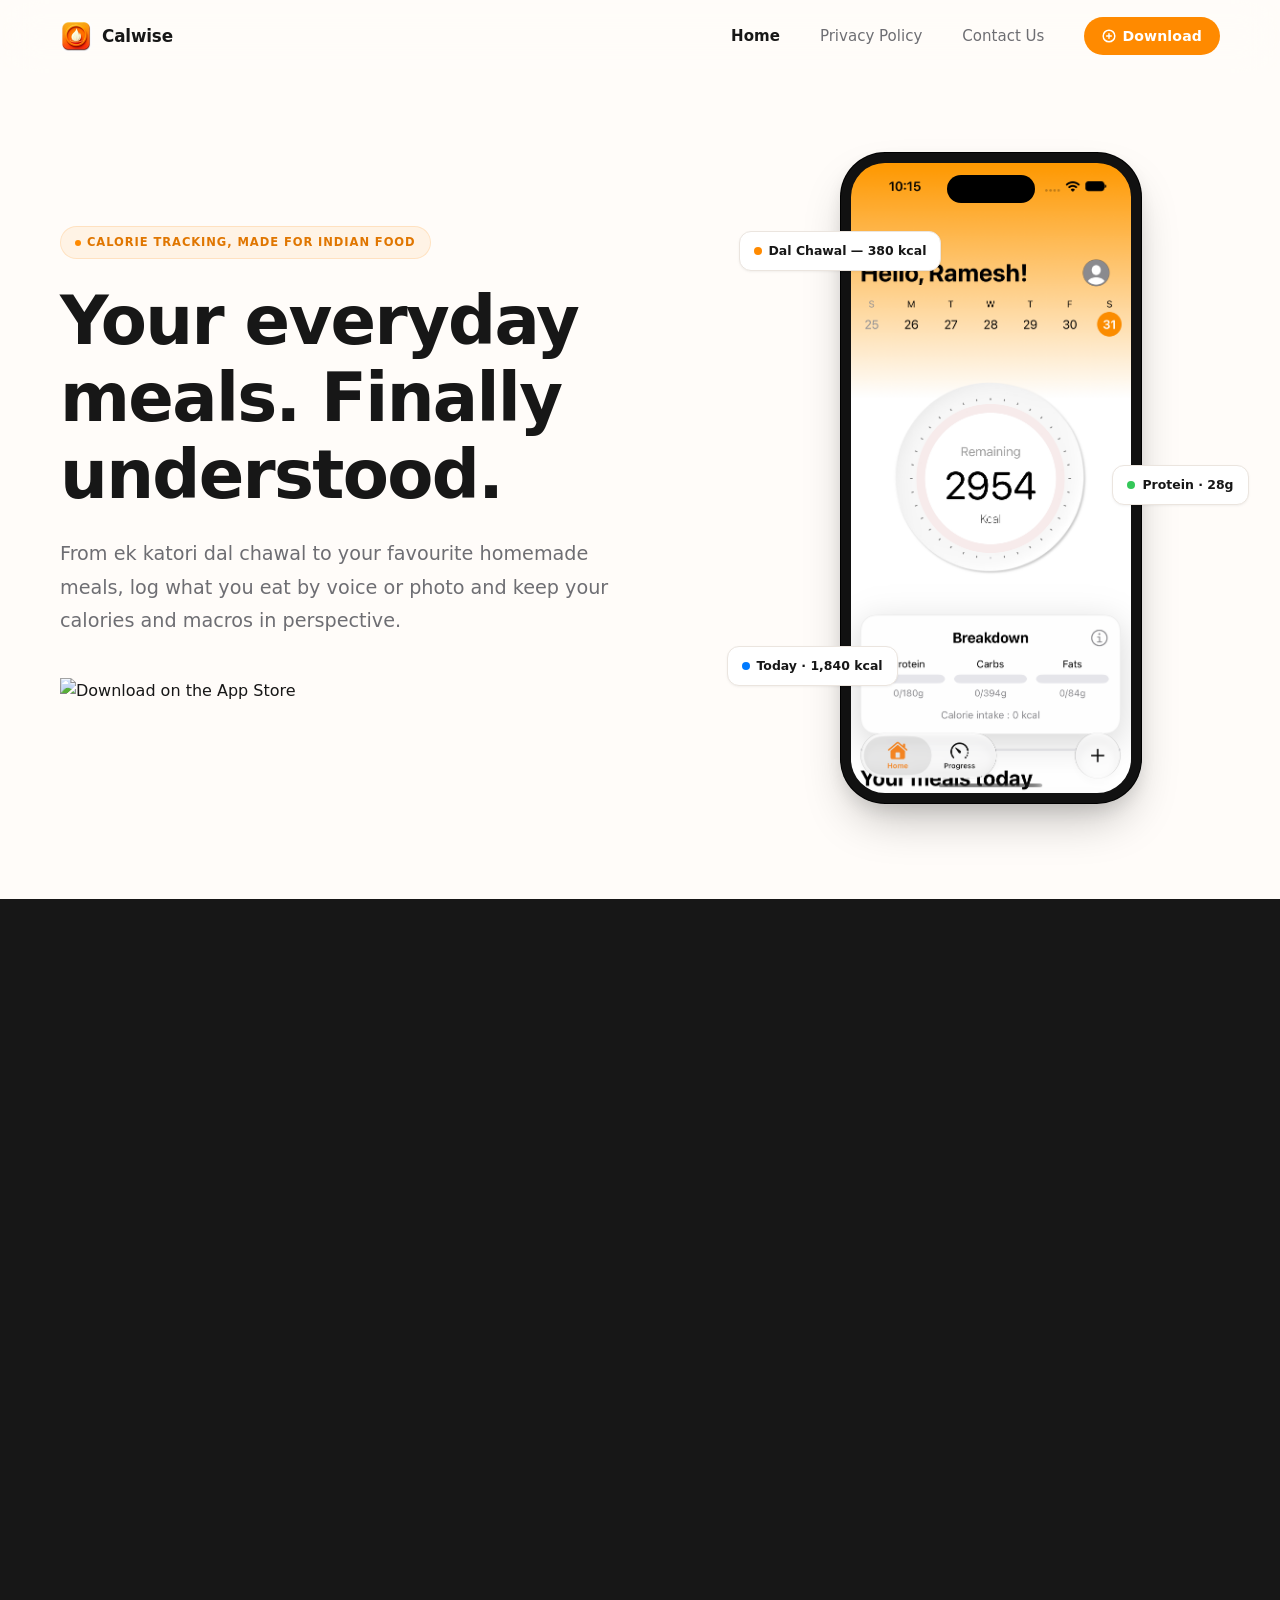
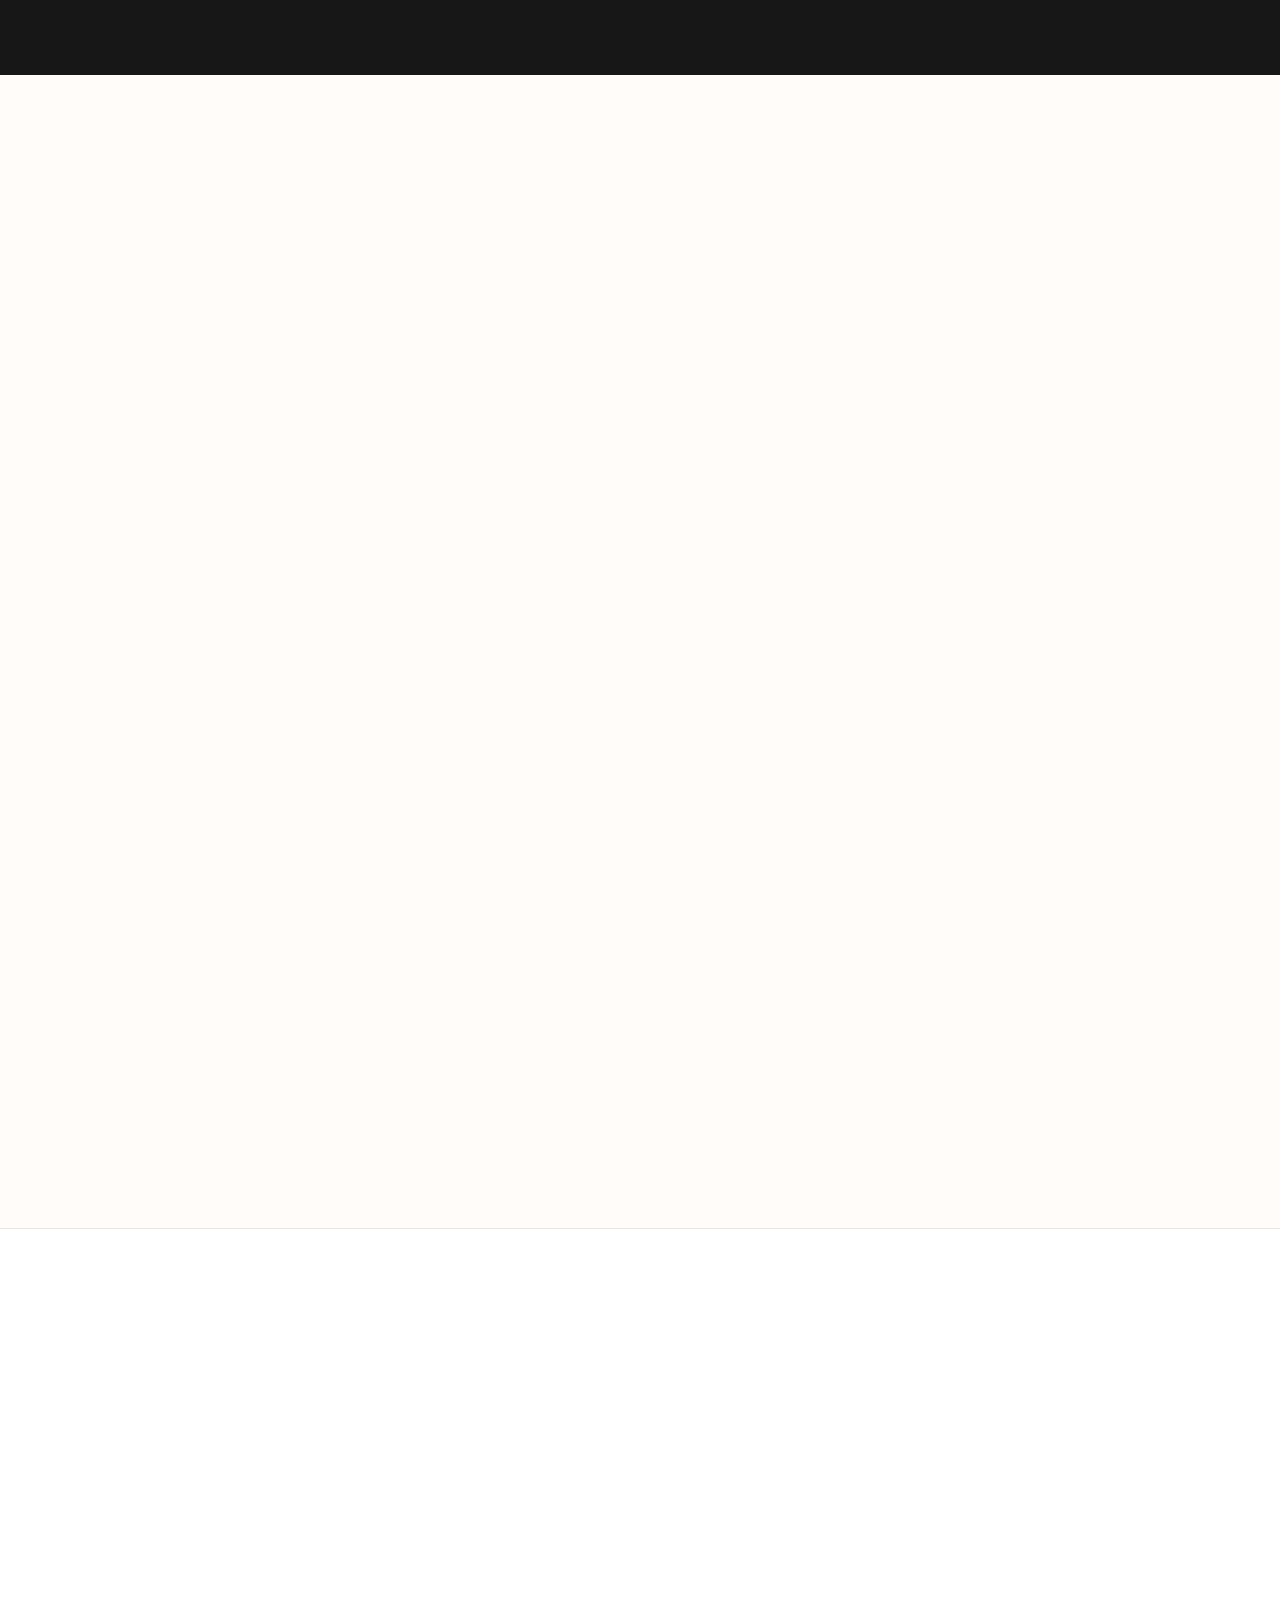
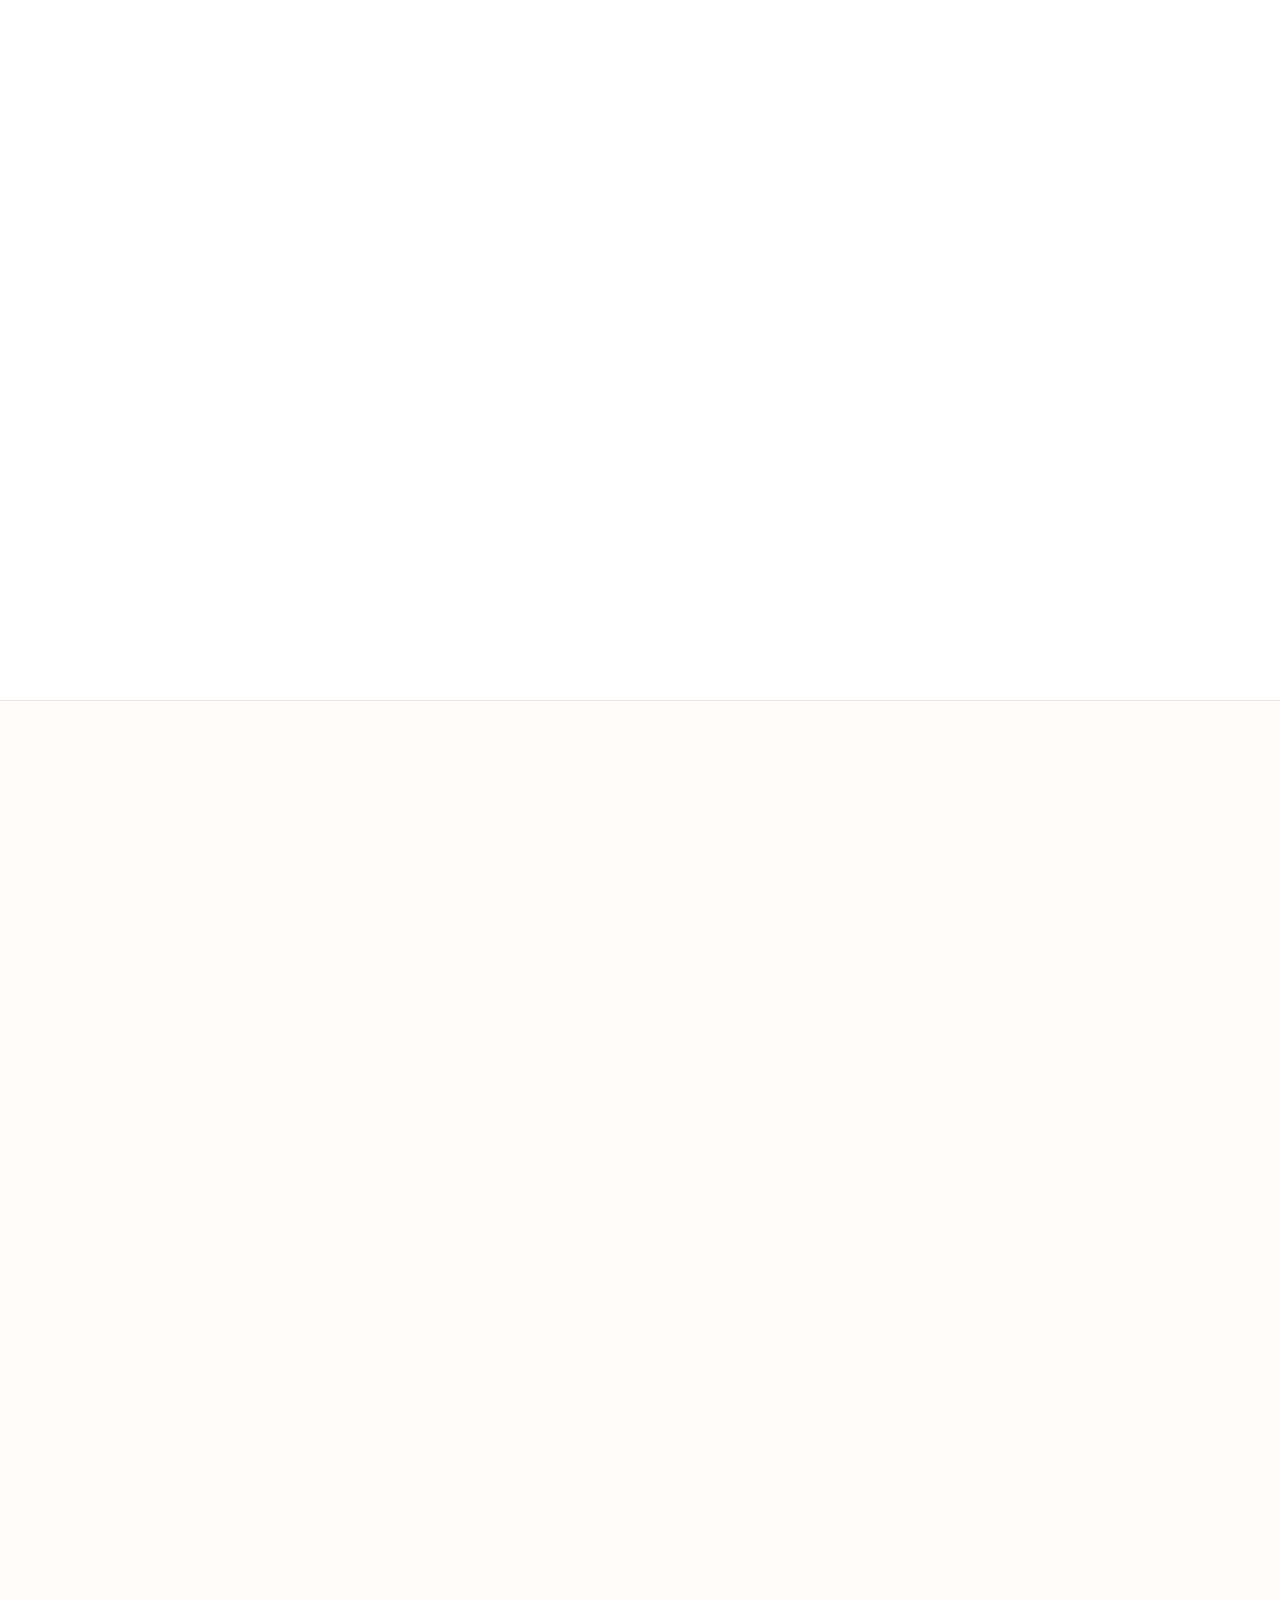
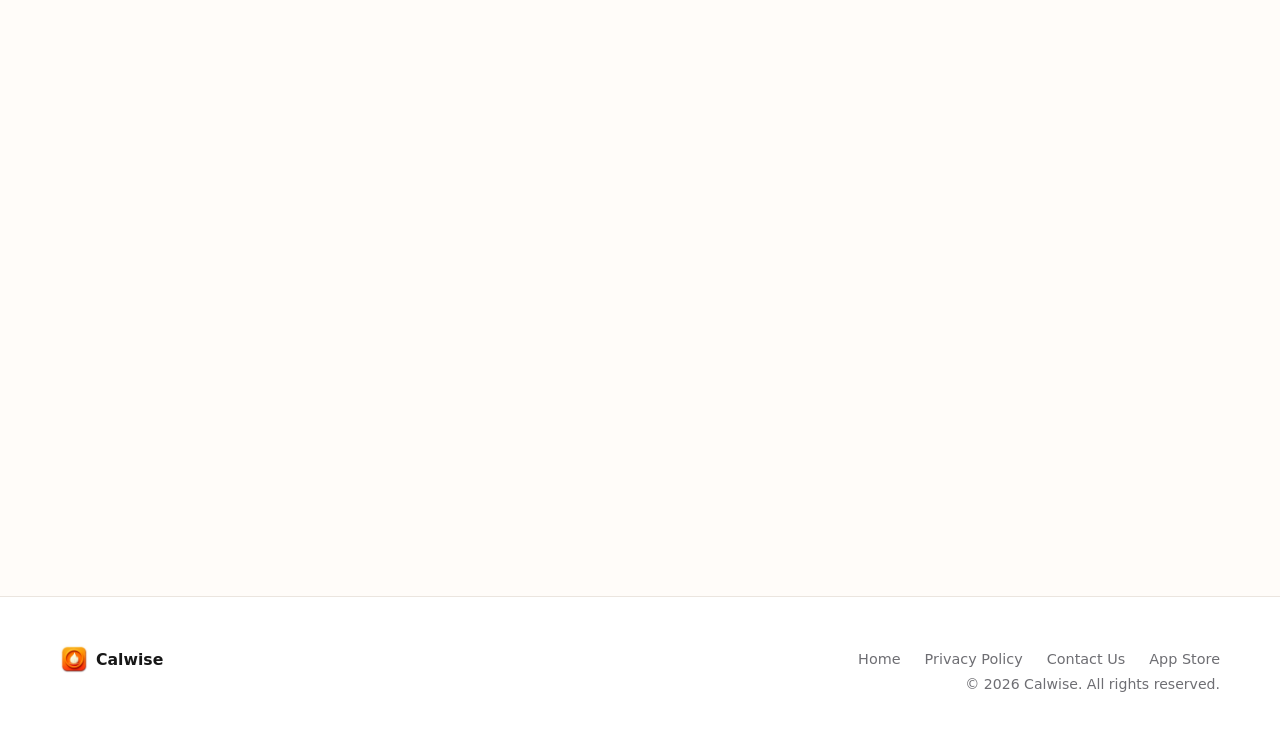
==== commit defbf07b: "fix: Screenshot and notch" ====
--- a/index.html
+++ b/index.html
@@ -14,14 +14,14 @@
       content="From dal chawal to your favourite homemade meals — track calories and macros the Indian way. Download Calwise on the App Store."
     />
     <meta property="og:type" content="website" />
-    <meta property="og:image" content="./app-screenshot.png" />
+    <meta property="og:image" content="./Home.png" />
     <meta name="twitter:card" content="summary_large_image" />
     <meta name="twitter:title" content="Calwise | Your everyday meals. Finally understood." />
     <meta
       name="twitter:description"
       content="Indian-first calorie tracker for iPhone. Log meals by voice or photo, track macros, sync with Apple Health."
     />
-    <meta name="twitter:image" content="./app-screenshot.png" />
+    <meta name="twitter:image" content="./Home.png" />
     <link rel="icon" type="image/png" href="./icon.png" />
     <link rel="apple-touch-icon" href="./icon.png" />
     <link rel="stylesheet" href="./styles.css" />
@@ -126,7 +126,7 @@
 
               <div class="iphone-frame">
                 <img
-                  src="./app-screenshot.png"
+                  src="./Home.png"
                   alt="Calwise app interface showing meal tracking"
                   class="screen-shot"
                   loading="eager"
@@ -320,7 +320,9 @@
       <section class="section showcase-section" id="sectionShowcase">
         <div class="container">
           <div class="section-header text-center gsap-reveal" style="margin-inline: auto;">
-            <span class="section-label" style="display:block; margin-bottom:8px;">The App</span>
+            <a href="https://apps.apple.com/in/app/calwise-indian-calorie-tracker/id6761990106">
+              <span class="section-label" style="display:block; margin-bottom:8px;">The App</span>
+            </a>
             <h2>A closer look.</h2>
             <p style="margin-top:12px; max-width:46ch; margin-inline:auto;">
               Designed for iPhone. Built for real life.
@@ -333,7 +335,7 @@
             <div class="showcase-phone-left gsap-reveal">
               <div class="iphone-frame">
                 <img
-                  src="./app-screenshot.png"
+                  src="./Progress 1.png"
                   alt=""
                   class="screen-shot"
                   loading="lazy"
@@ -345,7 +347,7 @@
             <div class="showcase-phone-wrap gsap-reveal" id="showcasePhone">
               <div class="iphone-frame">
                 <img
-                  src="./app-screenshot.png"
+                  src="./Home.png"
                   alt="Calwise app interface"
                   class="screen-shot"
                   loading="lazy"
@@ -357,7 +359,7 @@
             <div class="showcase-phone-right gsap-reveal">
               <div class="iphone-frame">
                 <img
-                  src="./app-screenshot.png"
+                  src="./Progress 2.png"
                   alt=""
                   class="screen-shot"
                   loading="lazy"
--- a/styles.css
+++ b/styles.css
@@ -398,18 +398,19 @@
   position: relative;
 }
 
-/* Dynamic Island */
+/* Dynamic Island overlay for the notch-free app screenshot */
 .iphone-frame::before {
   content: '';
   position: absolute;
   top: 12px;
   left: 50%;
-  transform: translateX(-50%);
   width: 88px;
   height: 28px;
+  transform: translateX(-50%);
+  border-radius: 20px;
   background: #000000;
-  border-radius: 20px;
-  z-index: 10;
+  z-index: 1;
+  pointer-events: none;
 }
 
 .screen-shot {
@@ -809,6 +810,14 @@
     inset 0 0 0 1px #2C2C2E,
     0 0 0 1px #000000,
     0 20px 40px -10px rgba(0, 0, 0, 0.22);
+}
+
+.showcase-phone-left .iphone-frame::before,
+.showcase-phone-right .iphone-frame::before {
+  top: 8px;
+  width: 58px;
+  height: 19px;
+  border-radius: 14px;
 }
 
 .showcase-phone-left .iphone-frame {
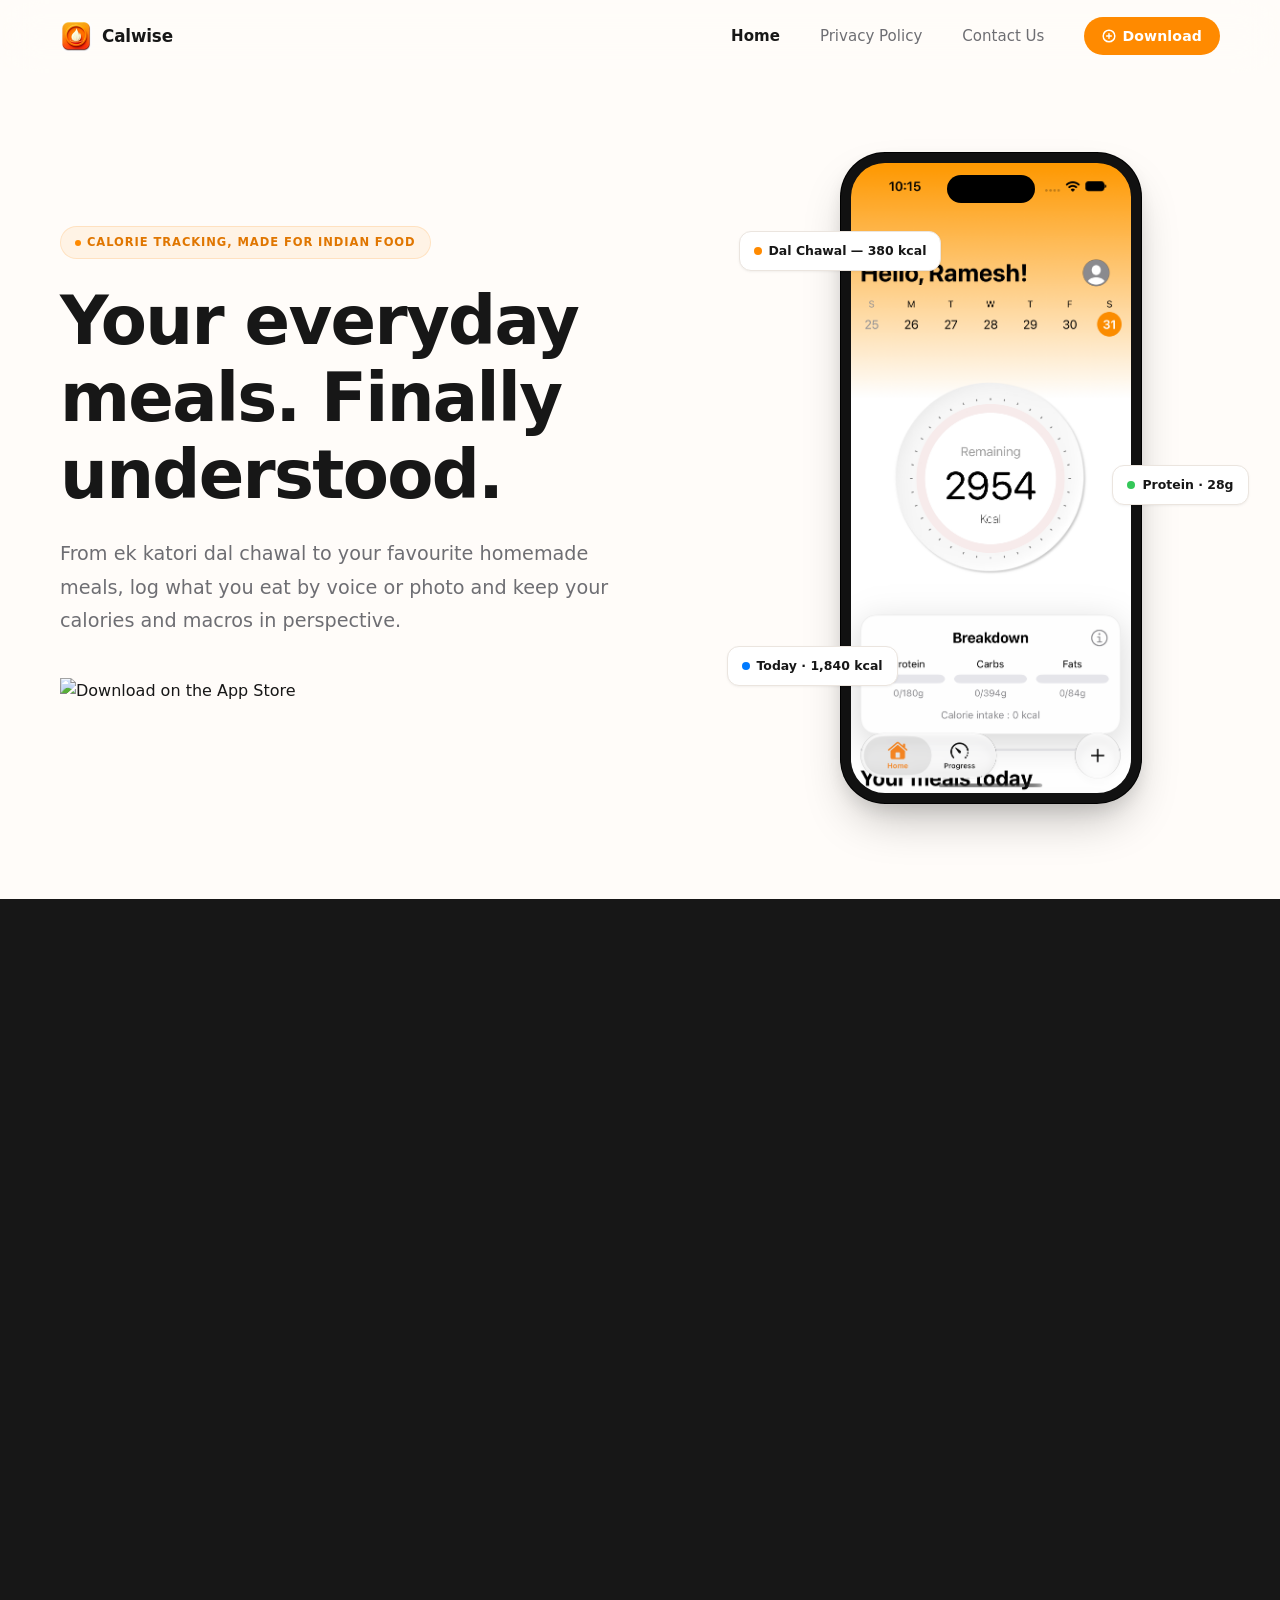
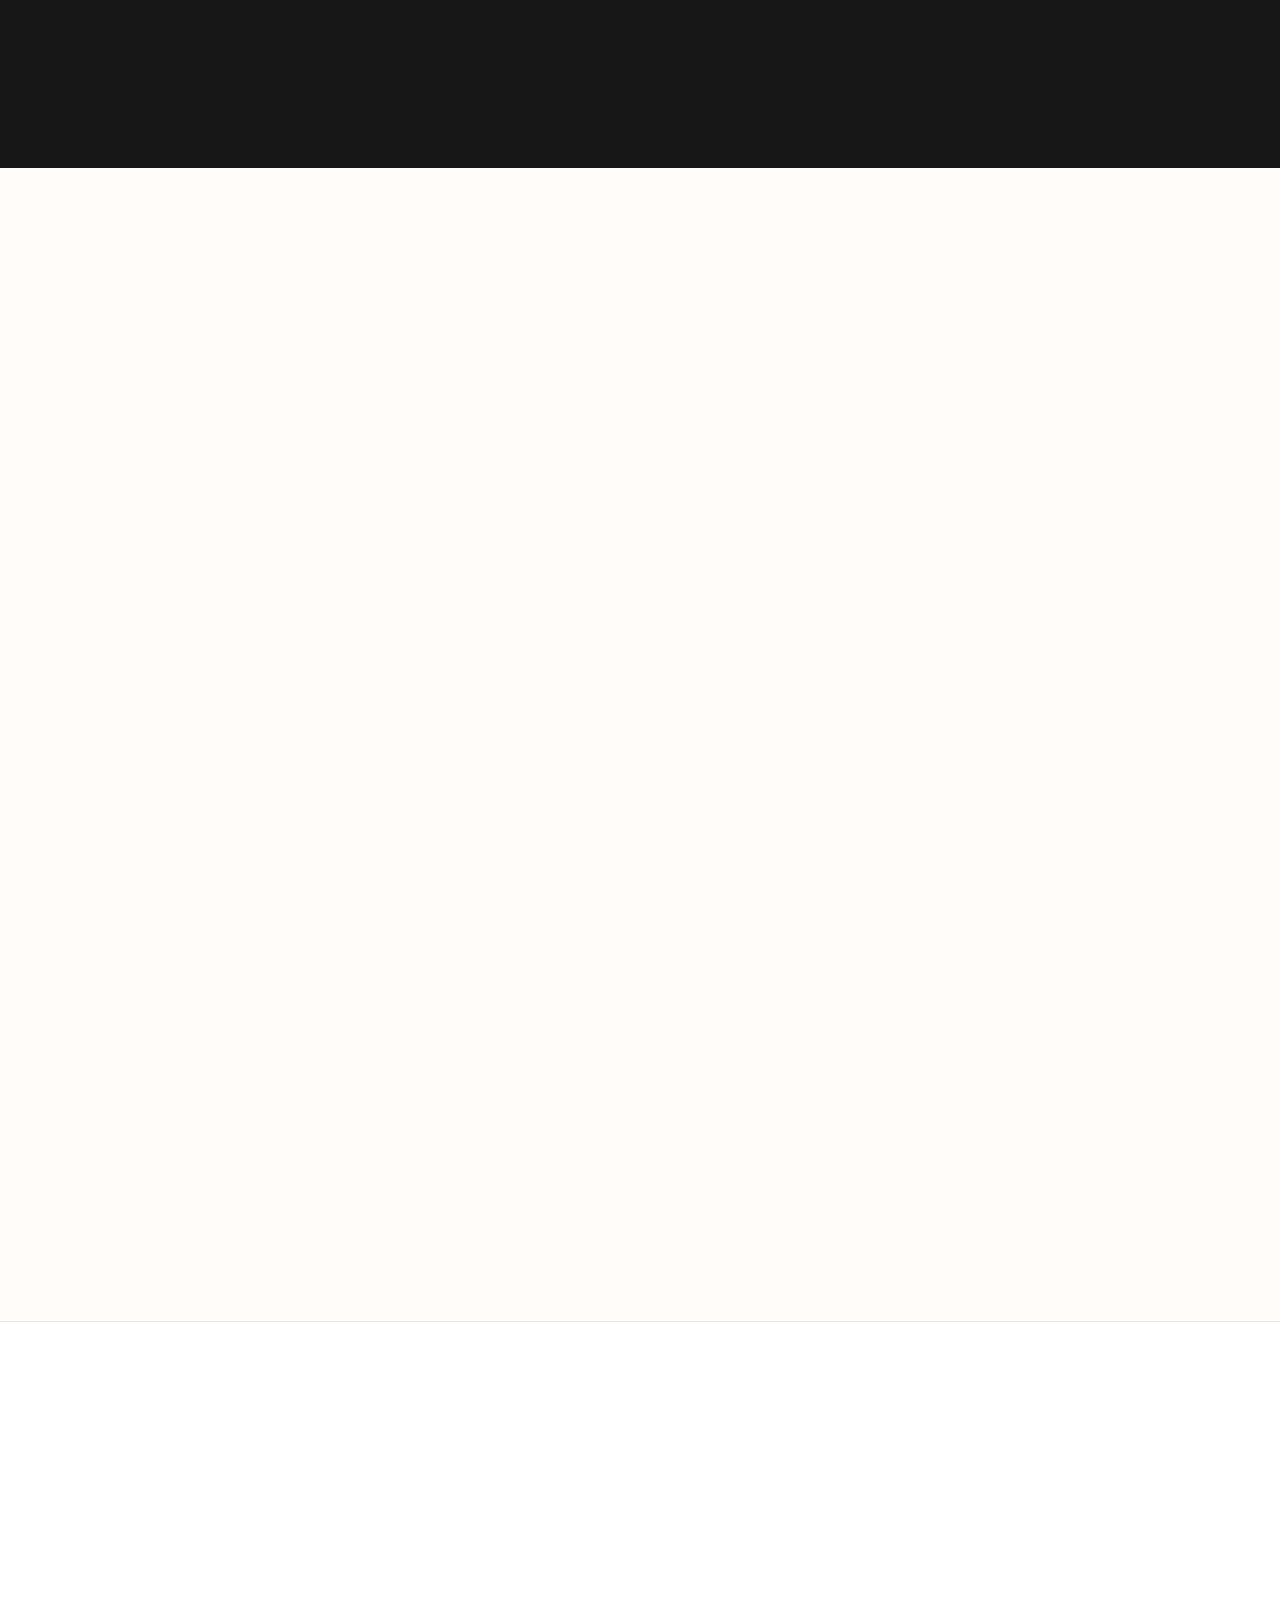
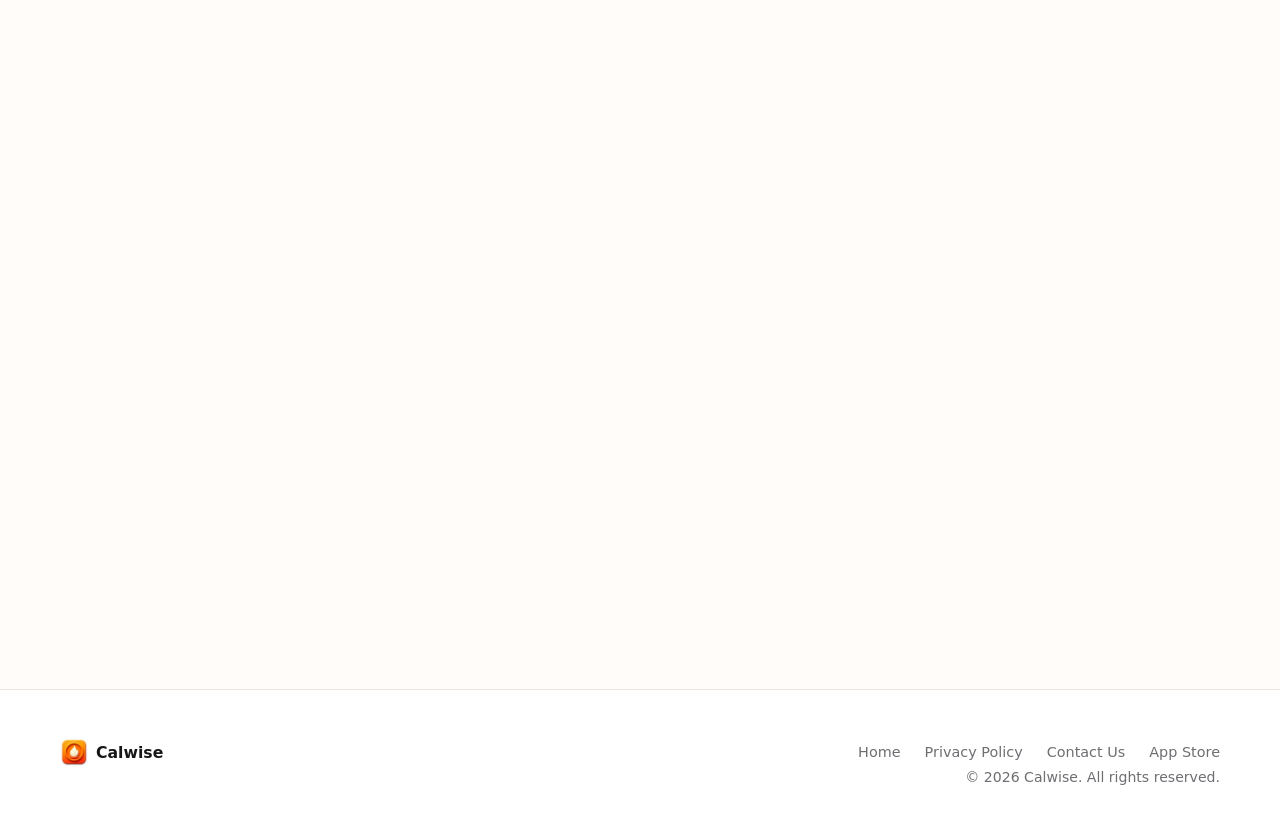
==== commit 525f102a: "fix: cards flip element, icon update, font fix" ====
--- a/index.html
+++ b/index.html
@@ -153,46 +153,77 @@
 
           <div class="steps-flow" id="stepsFlow">
 
-            <div class="step-card gsap-reveal">
-              <div class="step-number">01</div>
-              <div class="step-content">
-                <h3>Say what you ate or capture a photo</h3>
-                <p>Log your meal by voice description or snap a plate photo in seconds.</p>
-              </div>
-              <svg class="step-icon" width="28" height="28" viewBox="0 0 24 24" fill="none" stroke="rgba(255,138,0,0.6)" stroke-width="1.8" stroke-linecap="round" stroke-linejoin="round" aria-hidden="true">
-                <path d="M12 1a3 3 0 0 0-3 3v8a3 3 0 0 0 6 0V4a3 3 0 0 0-3-3z"/>
-                <path d="M19 10v2a7 7 0 0 1-14 0v-2"/>
-                <line x1="12" y1="19" x2="12" y2="23"/>
-                <line x1="8" y1="23" x2="16" y2="23"/>
-              </svg>
-            </div>
-
-            <div class="step-card gsap-reveal">
-              <div class="step-number">02</div>
-              <div class="step-content">
-                <h3>Log the meal</h3>
-                <p>Calwise understands everyday Indian portions and homemade dishes.</p>
-              </div>
-              <svg class="step-icon" width="28" height="28" viewBox="0 0 24 24" fill="none" stroke="rgba(255,138,0,0.6)" stroke-width="1.8" stroke-linecap="round" stroke-linejoin="round" aria-hidden="true">
-                <path d="M14 2H6a2 2 0 0 0-2 2v16a2 2 0 0 0 2 2h12a2 2 0 0 0 2-2V8z"/>
-                <polyline points="14 2 14 8 20 8"/>
-                <line x1="16" y1="13" x2="8" y2="13"/>
-                <line x1="16" y1="17" x2="8" y2="17"/>
-                <polyline points="10 9 9 9 8 9"/>
-              </svg>
-            </div>
-
-            <div class="step-card gsap-reveal">
-              <div class="step-number">03</div>
-              <div class="step-content">
-                <h3>Understand its calorie &amp; macro breakdown</h3>
-                <p>See protein, carbs, and fats in perspective so every meal stays intentional.</p>
-              </div>
-              <svg class="step-icon" width="28" height="28" viewBox="0 0 24 24" fill="none" stroke="rgba(255,138,0,0.6)" stroke-width="1.8" stroke-linecap="round" stroke-linejoin="round" aria-hidden="true">
-                <circle cx="12" cy="12" r="10"/>
-                <path d="M12 2a10 10 0 0 1 7.07 17.07"/>
-                <line x1="12" y1="12" x2="12" y2="2"/>
-              </svg>
+            <div class="step-card gsap-reveal" tabindex="0" aria-label="Image-Based Meal Logging">
+              <div class="step-card-inner">
+                <div class="step-card-face step-card-front">
+                  <svg class="step-icon" width="28" height="28" viewBox="0 0 24 24" fill="none" stroke="rgba(255,138,0,0.6)" stroke-width="1.8" stroke-linecap="round" stroke-linejoin="round" aria-hidden="true">
+                    <path d="M4 5a2 2 0 0 1 2-2h12a2 2 0 0 1 2 2v14a2 2 0 0 1-2 2H6a2 2 0 0 1-2-2V5z"/>
+                    <circle cx="8.5" cy="8.5" r="1.5"/>
+                    <path d="m20 15-4.5-4.5L7 19"/>
+                  </svg>
+                  <div class="step-content">
+                    <h3>Image-Based Meal Logging</h3>
+                  </div>
+                </div>
+                <div class="step-card-face step-card-back">
+                  <p>Snap a photo of your meal and let Calwise help you log what’s on your plate.</p>
+                </div>
+              </div>
+            </div>
+
+            <div class="step-card gsap-reveal" tabindex="0" aria-label="Voice Meal Logging">
+              <div class="step-card-inner">
+                <div class="step-card-face step-card-front">
+                  <svg class="step-icon" width="28" height="28" viewBox="0 0 24 24" fill="none" stroke="rgba(255,138,0,0.6)" stroke-width="1.8" stroke-linecap="round" stroke-linejoin="round" aria-hidden="true">
+                    <path d="M12 1a3 3 0 0 0-3 3v8a3 3 0 0 0 6 0V4a3 3 0 0 0-3-3z"/>
+                    <path d="M19 10v2a7 7 0 0 1-14 0v-2"/>
+                    <line x1="12" y1="19" x2="12" y2="23"/>
+                    <line x1="8" y1="23" x2="16" y2="23"/>
+                  </svg>
+                  <div class="step-content">
+                    <h3>Voice Meal Logging</h3>
+                  </div>
+                </div>
+                <div class="step-card-face step-card-back">
+                  <p>Log your meal by voice description in seconds.</p>
+                </div>
+              </div>
+            </div>
+            <div class="step-card gsap-reveal" tabindex="0" aria-label="Log the Meal">
+              <div class="step-card-inner">
+                <div class="step-card-face step-card-front">
+                  <svg class="step-icon" width="28" height="28" viewBox="0 0 24 24" fill="none" stroke="rgba(255,138,0,0.6)" stroke-width="1.8" stroke-linecap="round" stroke-linejoin="round" aria-hidden="true">
+                    <path d="M14 2H6a2 2 0 0 0-2 2v16a2 2 0 0 0 2 2h12a2 2 0 0 0 2-2V8z"/>
+                    <polyline points="14 2 14 8 20 8"/>
+                    <line x1="16" y1="13" x2="8" y2="13"/>
+                    <line x1="16" y1="17" x2="8" y2="17"/>
+                    <polyline points="10 9 9 9 8 9"/>
+                  </svg>
+                  <div class="step-content">
+                    <h3>Log the Meal</h3>
+                  </div>
+                </div>
+                <div class="step-card-face step-card-back">
+                  <p>Calwise understands everyday Indian portions and homemade dishes.</p>
+                </div>
+              </div>
+            </div>
+            <div class="step-card gsap-reveal" tabindex="0" aria-label="Understand Calories and Macros">
+              <div class="step-card-inner">
+                <div class="step-card-face step-card-front">
+                  <svg class="step-icon" width="28" height="28" viewBox="0 0 24 24" fill="none" stroke="rgba(255,138,0,0.6)" stroke-width="1.8" stroke-linecap="round" stroke-linejoin="round" aria-hidden="true">
+                    <circle cx="12" cy="12" r="10"/>
+                    <path d="M12 2a10 10 0 0 1 7.07 17.07"/>
+                    <line x1="12" y1="12" x2="12" y2="2"/>
+                  </svg>
+                  <div class="step-content">
+                    <h3>Understand Calories &amp; Macros</h3>
+                  </div>
+                </div>
+                <div class="step-card-face step-card-back">
+                  <p>See protein, carbs, and fats in perspective so every meal stays intentional.</p>
+                </div>
+              </div>
             </div>
 
           </div>
--- a/styles.css
+++ b/styles.css
@@ -516,47 +516,79 @@
 }
 
 .step-card {
+  min-height: 360px;
+  perspective: 1000px;
+  outline: none;
+}
+
+.step-card-inner {
+  position: relative;
+  width: 100%;
+  min-height: inherit;
+  transform-style: preserve-3d;
+  transition: transform 500ms ease;
+}
+
+.step-card:hover .step-card-inner,
+.step-card:focus-visible .step-card-inner {
+  transform: rotateY(180deg);
+}
+
+.step-card-face {
+  position: absolute;
+  inset: 0;
+  padding: clamp(var(--s-5), 4vw, var(--s-8));
   background: var(--c-dark-surface);
   border: 1px solid var(--c-dark-border);
   border-radius: var(--r-lg);
-  padding: var(--s-4);
-  display: flex;
+  backface-visibility: hidden;
+  -webkit-backface-visibility: hidden;
+}
+
+.step-card-front {
+  display: flex;
+  flex-direction: column;
   align-items: flex-start;
-  gap: var(--s-3);
-  position: relative;
-}
-
-.step-number {
-  width: 40px;
-  height: 40px;
-  border-radius: var(--r-sm);
-  background: rgba(255, 138, 0, 0.12);
-  border: 1px solid rgba(255, 138, 0, 0.2);
-  display: flex;
-  align-items: center;
-  justify-content: center;
-  font-weight: 800;
-  font-size: 0.95rem;
-  font-variant-numeric: tabular-nums;
-  color: var(--c-orange);
-  flex-shrink: 0;
+}
+
+.step-card-back {
+  display: flex;
+  align-items: center;
+  transform: rotateY(180deg);
+}
+
+.step-card-back p {
+  font-size: 1.1rem;
+  line-height: 1.7;
+  color: #FFFFFF;
+}
+
+.step-card:focus-visible {
+  outline: 2px solid var(--c-orange);
+  outline-offset: 4px;
+  border-radius: var(--r-lg);
+}
+
+.step-icon {
+  width: 44px;
+  height: 44px;
+  margin: 0 0 var(--s-5);
+  opacity: 1;
+}
+
+.step-content {
+  max-width: 100%;
 }
 
 .step-content h3 {
   color: #FFFFFF;
-  margin-bottom: 6px;
-  font-size: 1.05rem;
+  margin-bottom: 10px;
+  font-size: clamp(1.35rem, 2vw, 1.65rem);
 }
 
 .step-content p {
   font-size: 0.92rem;
   color: var(--c-dark-text-muted);
-}
-
-.step-icon {
-  margin-left: auto;
-  flex-shrink: 0;
-  opacity: 0.45;
 }
 
 /* ── Section C — Features ───────────────────────────────────── */
@@ -1255,16 +1287,7 @@
   }
 
   .steps-flow {
-    grid-template-columns: repeat(3, 1fr);
-  }
-
-  .step-card {
-    flex-direction: column;
-    align-items: flex-start;
-  }
-
-  .step-icon {
-    margin-left: 0;
+    grid-template-columns: repeat(2, 1fr);
   }
 
   .features-grid {
@@ -1302,6 +1325,16 @@
     width: min(40vw, 300px);
   }
 
+  .steps-flow {
+    grid-template-columns: repeat(4, 1fr);
+    width: min(1280px, 96vw);
+    margin-inline: auto;
+  }
+
+  .step-card {
+    min-height: 400px;
+  }
+
   .chip-1 { left: -34%; }
   .chip-2 { right: -36%; }
   .chip-3 { left: -38%; }
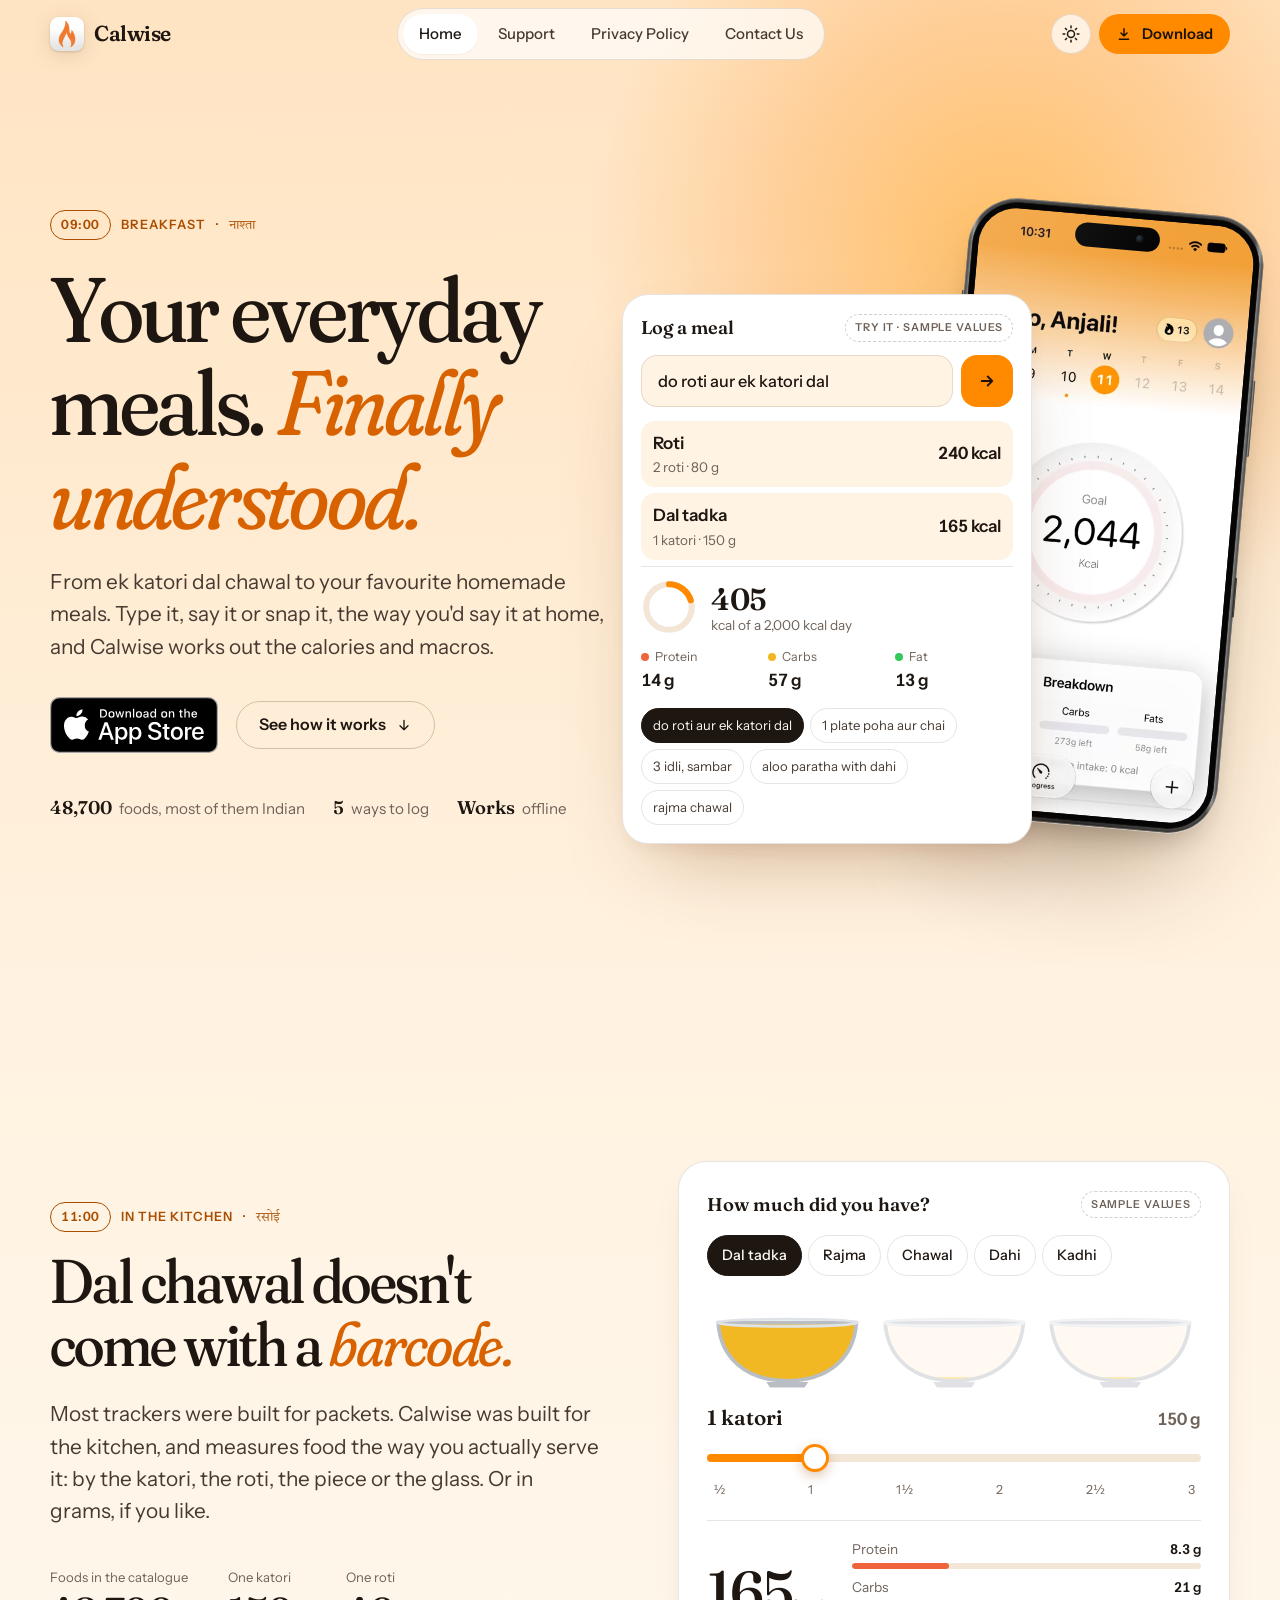
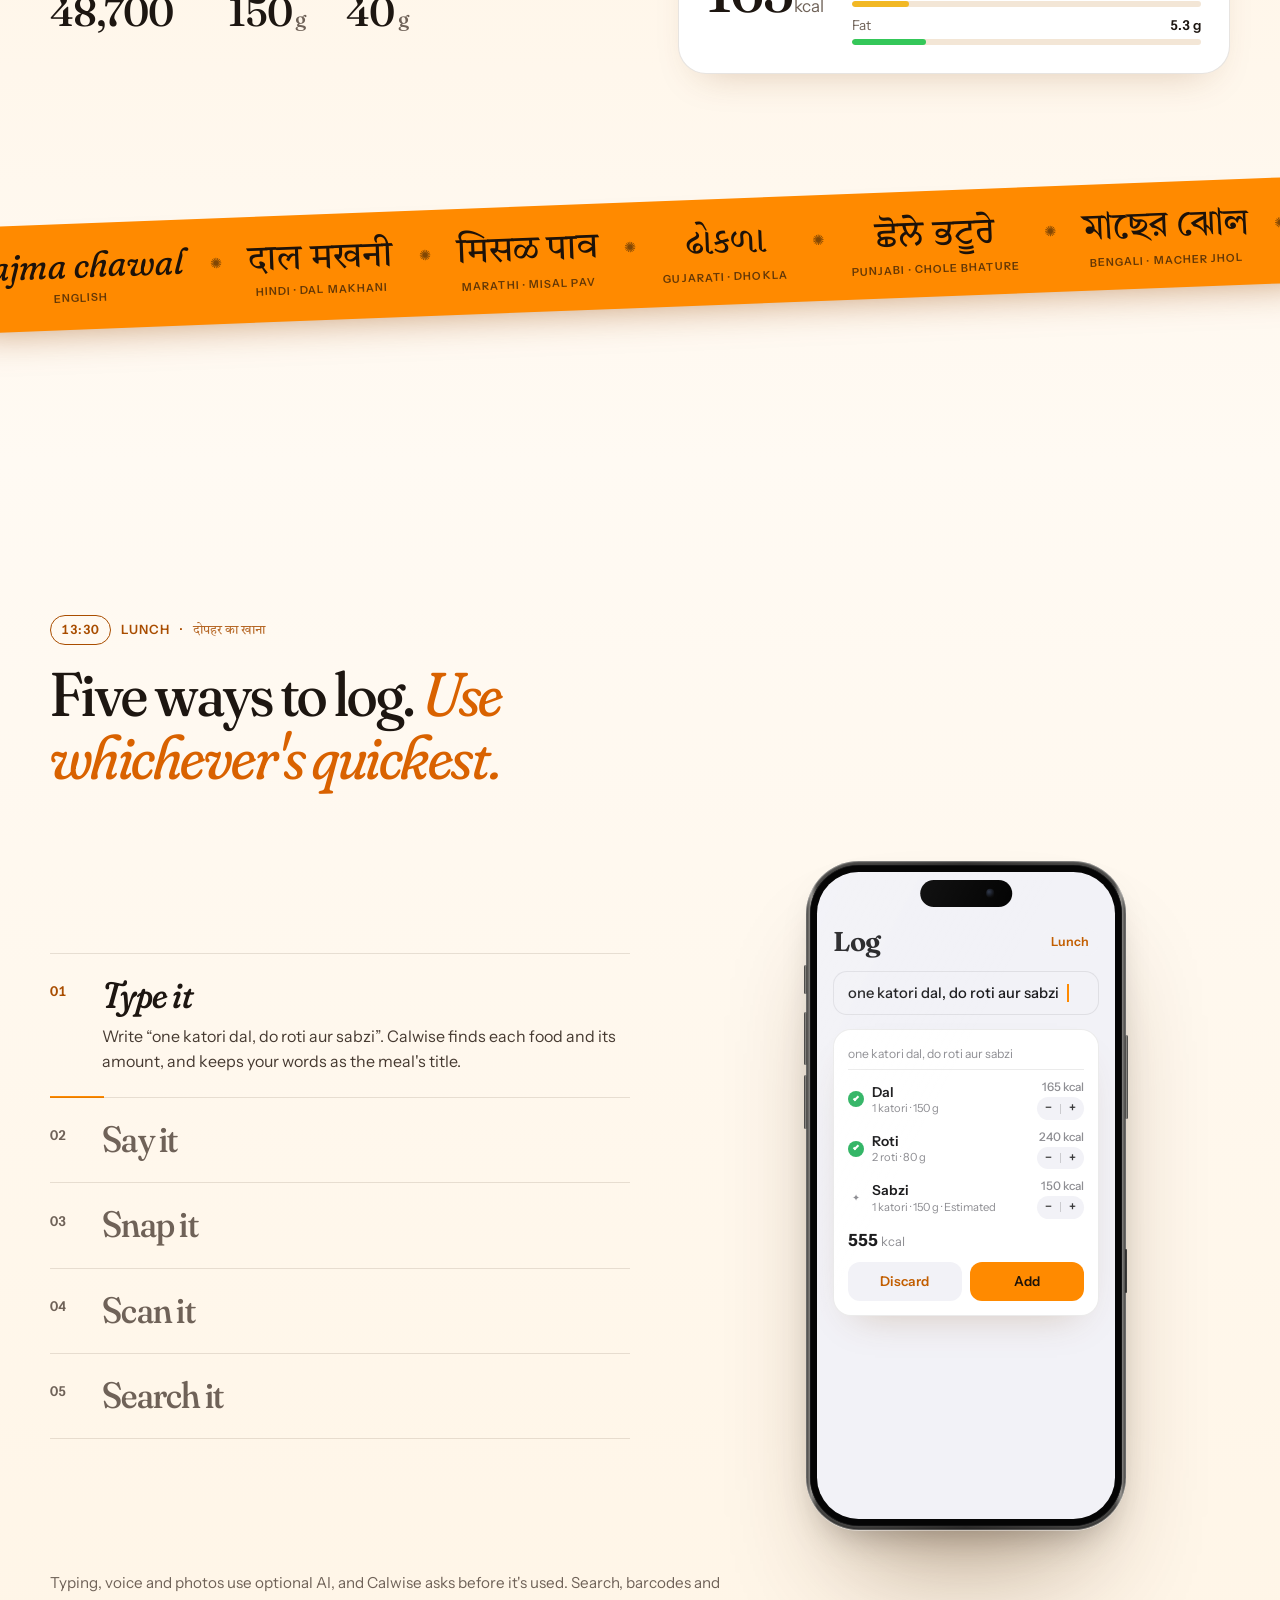
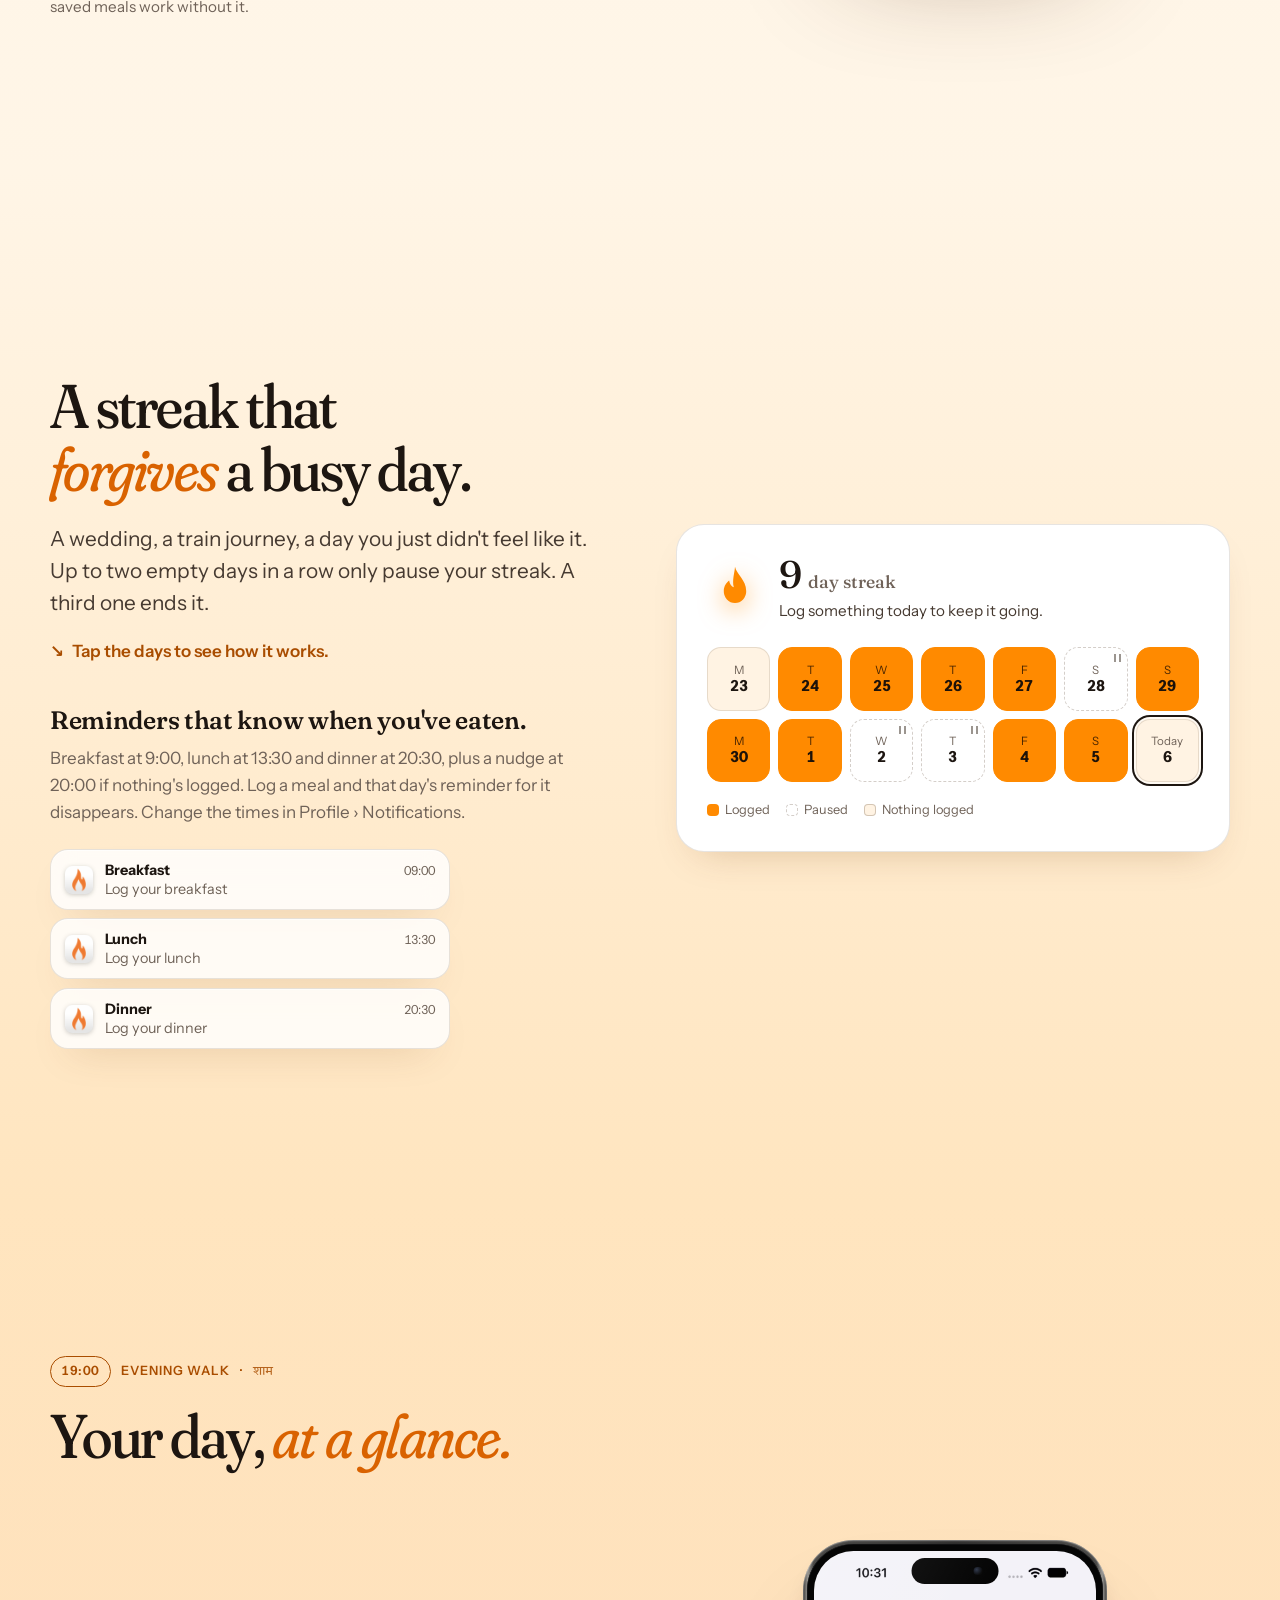
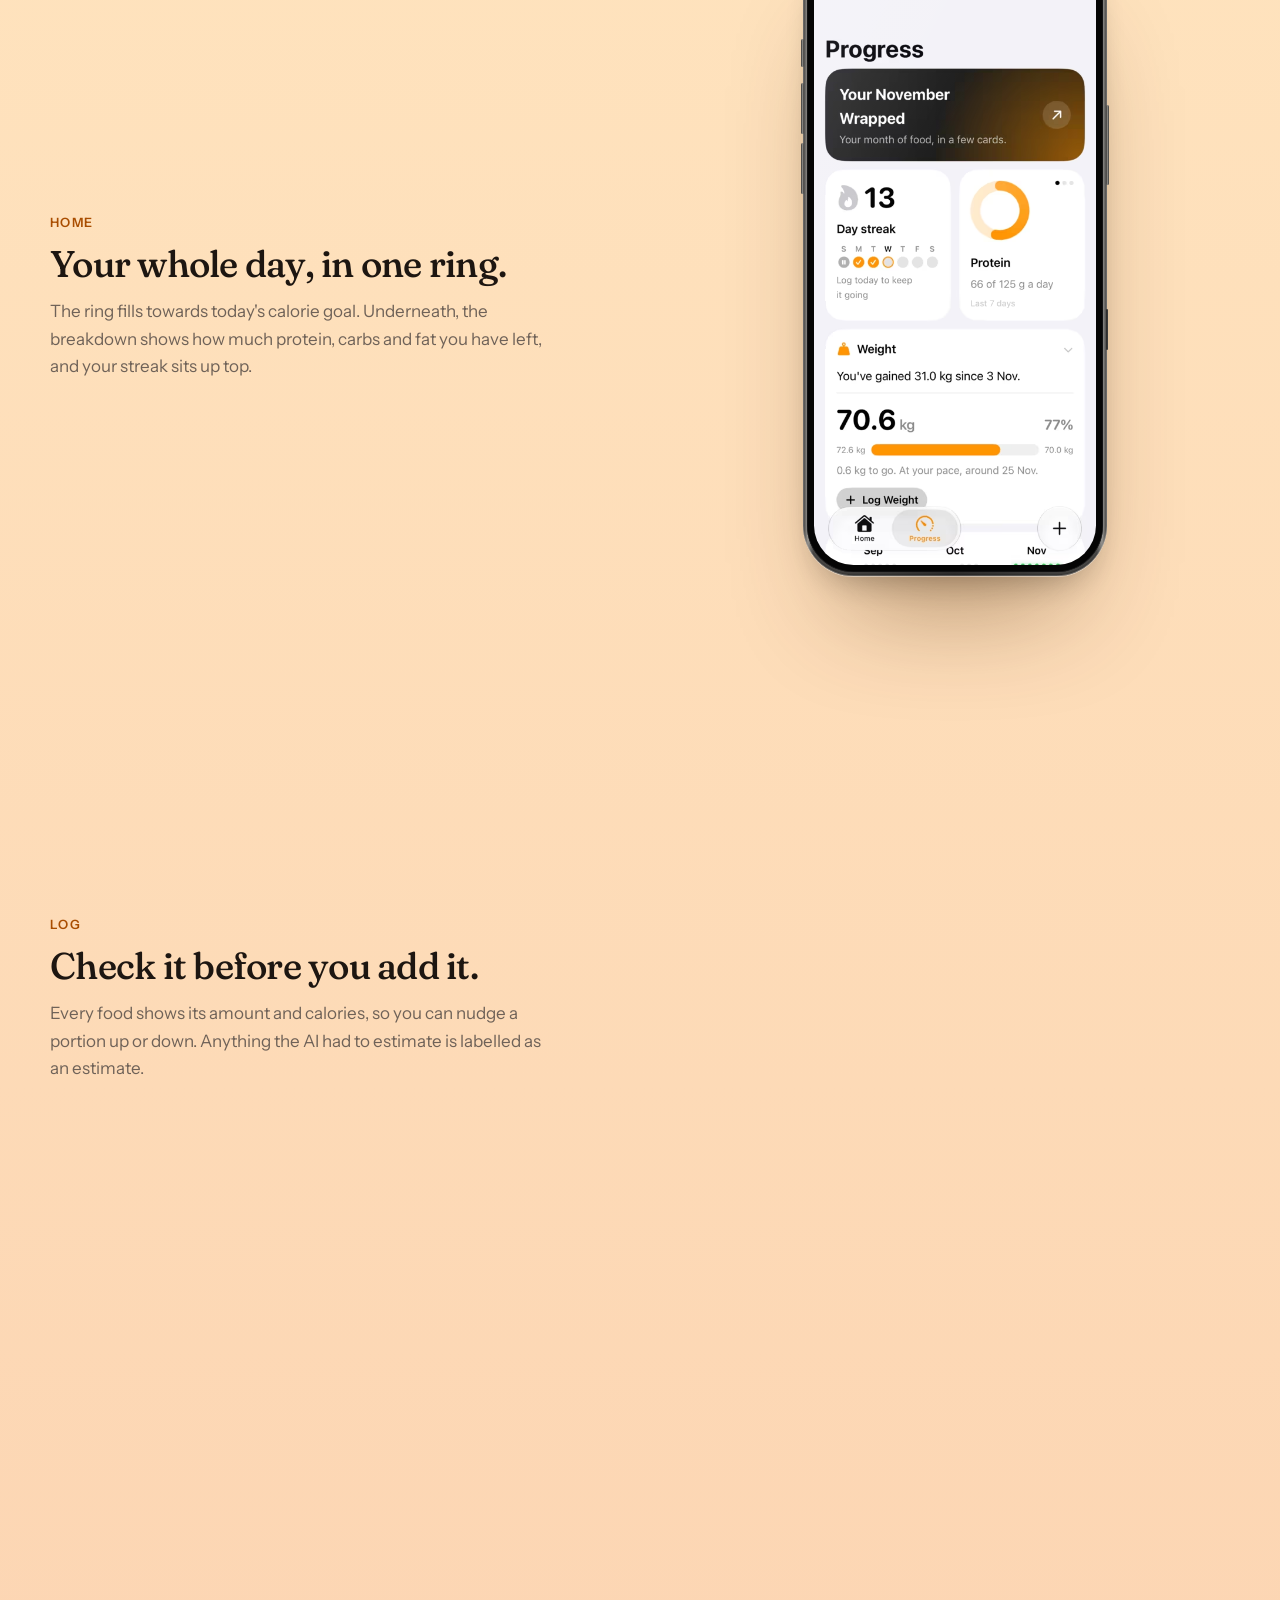
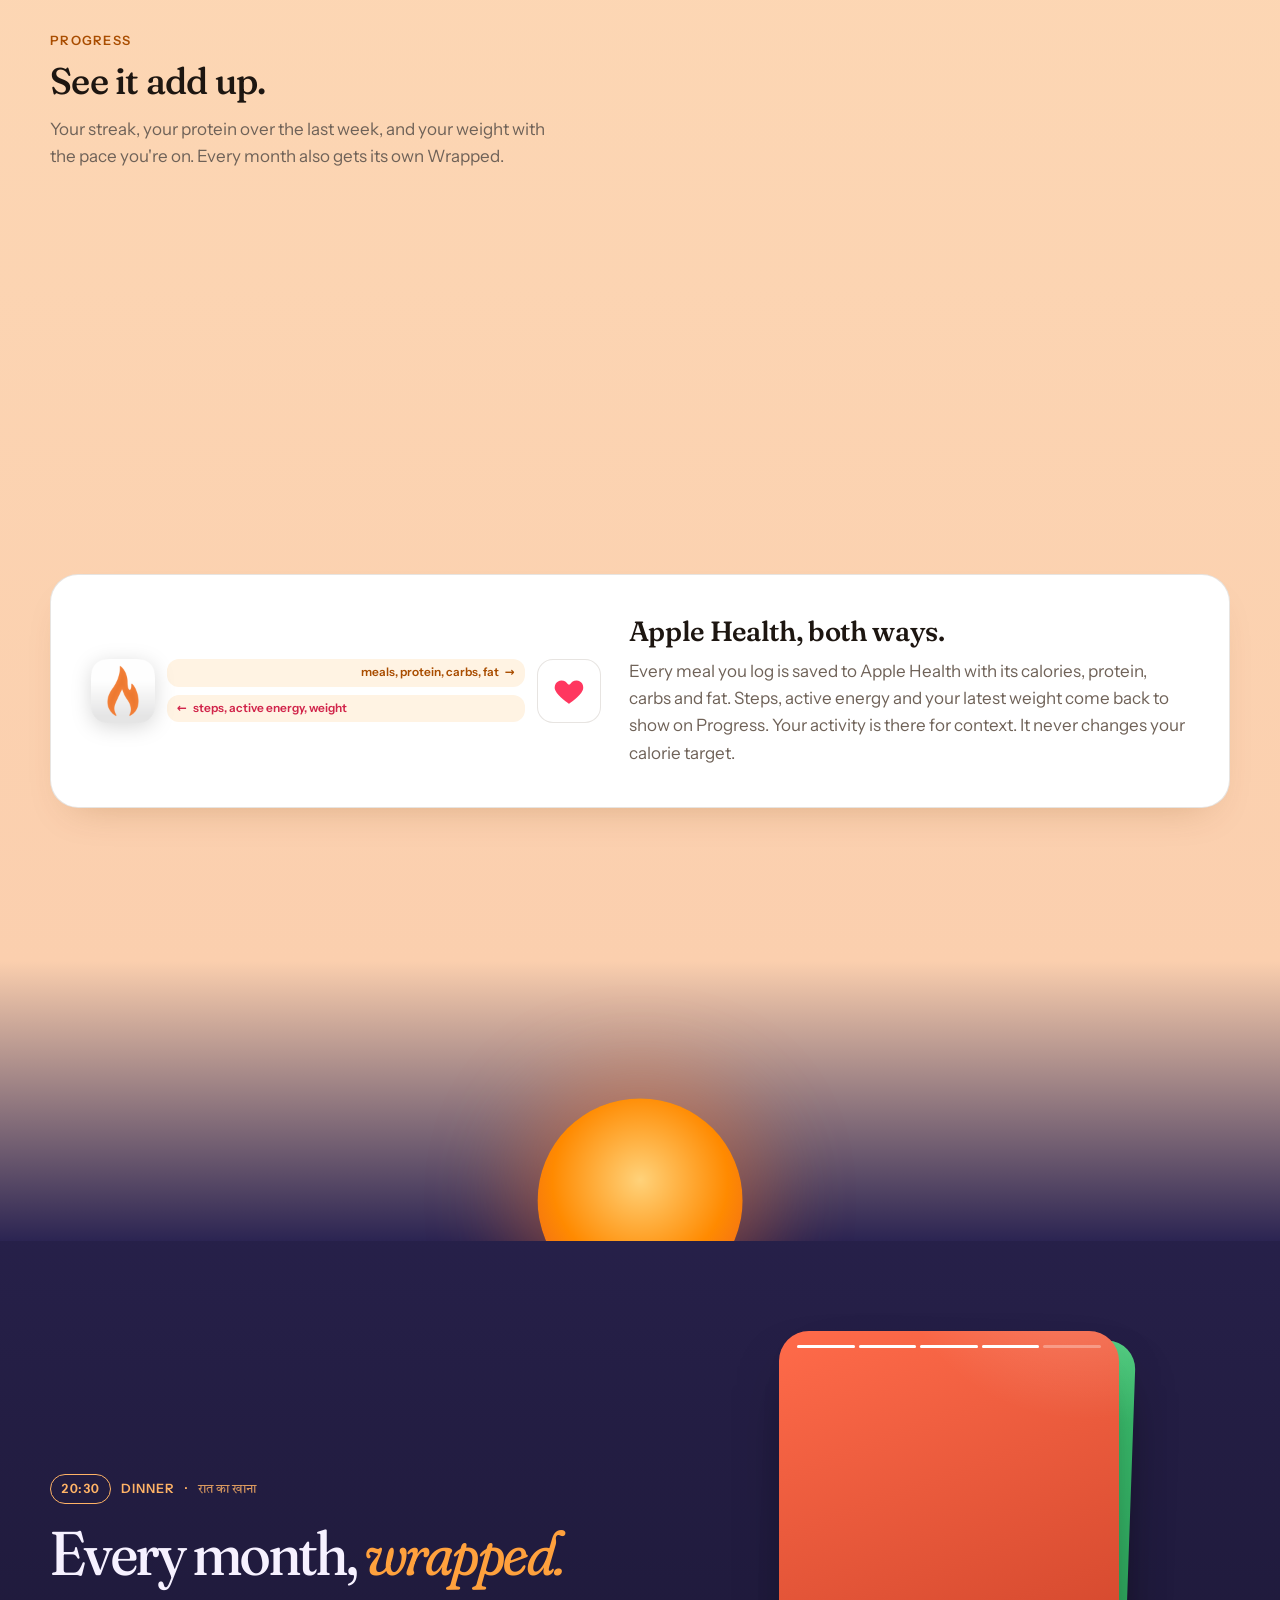
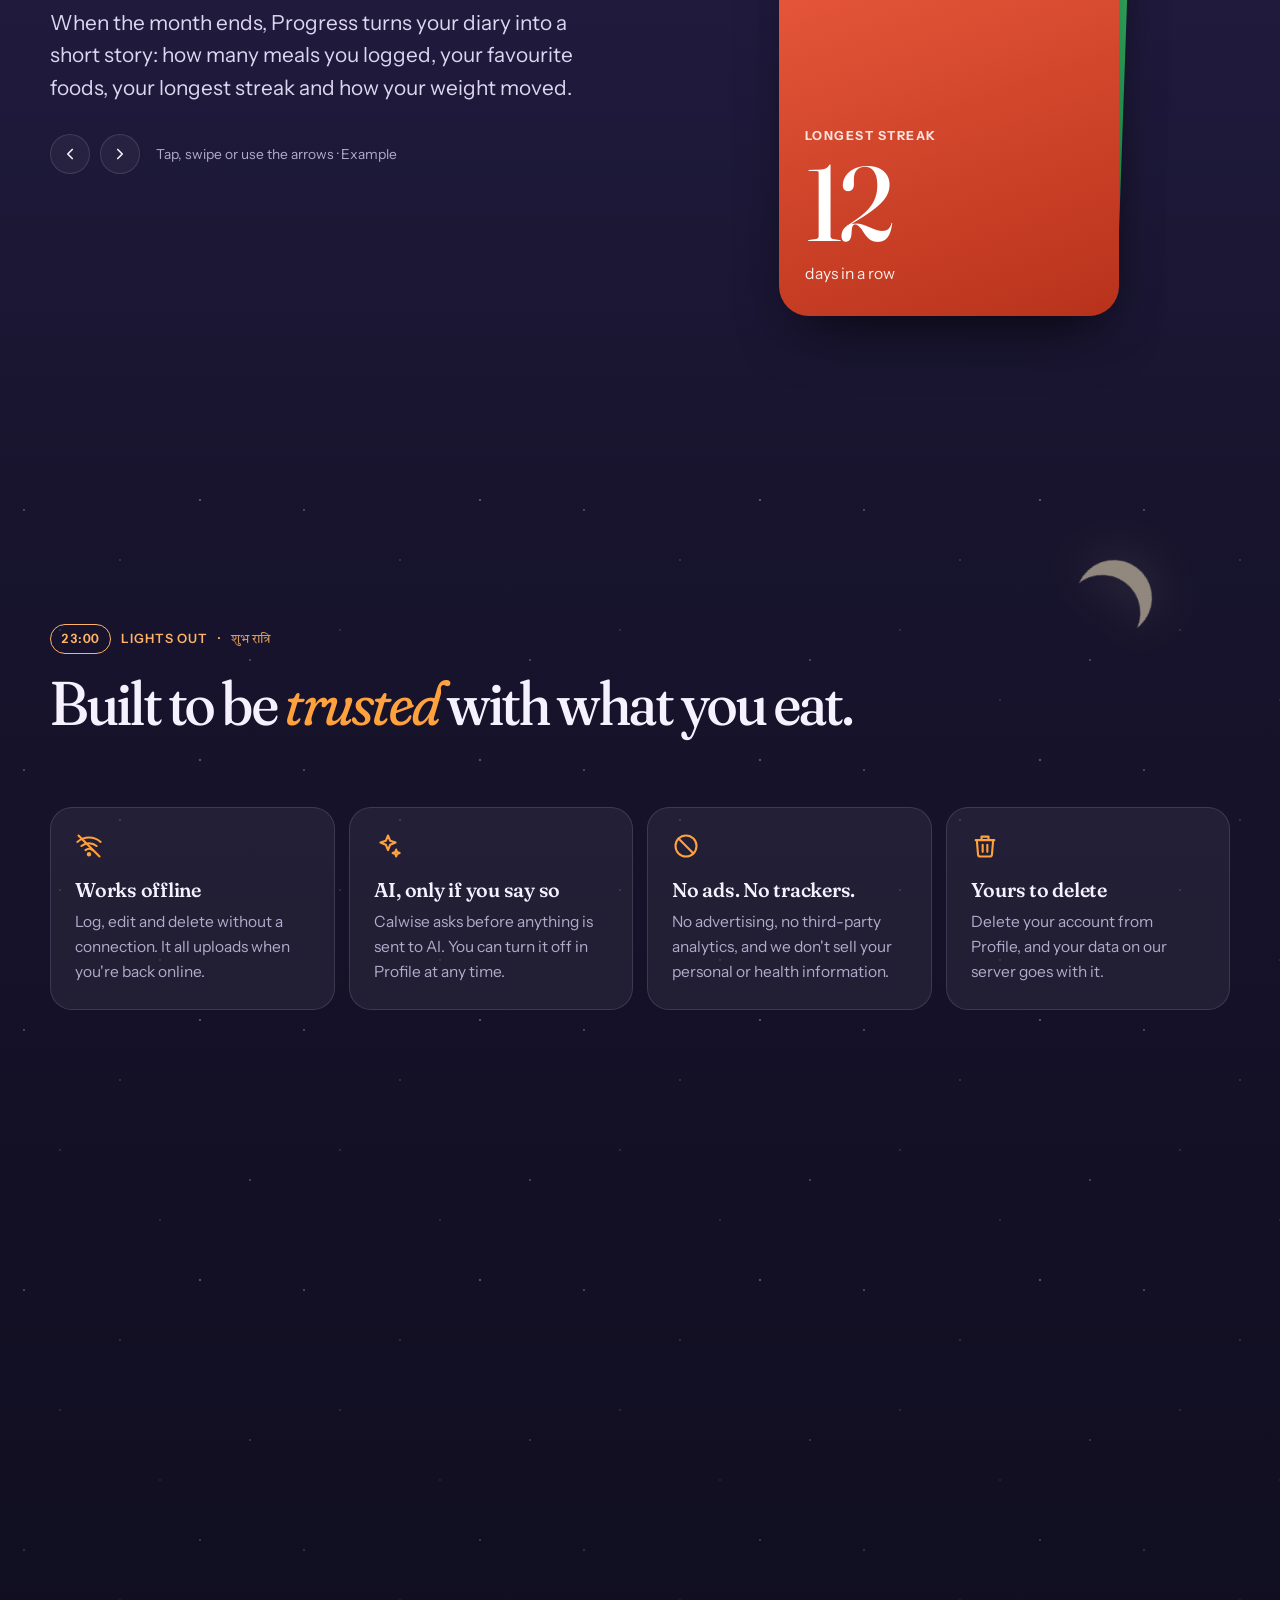
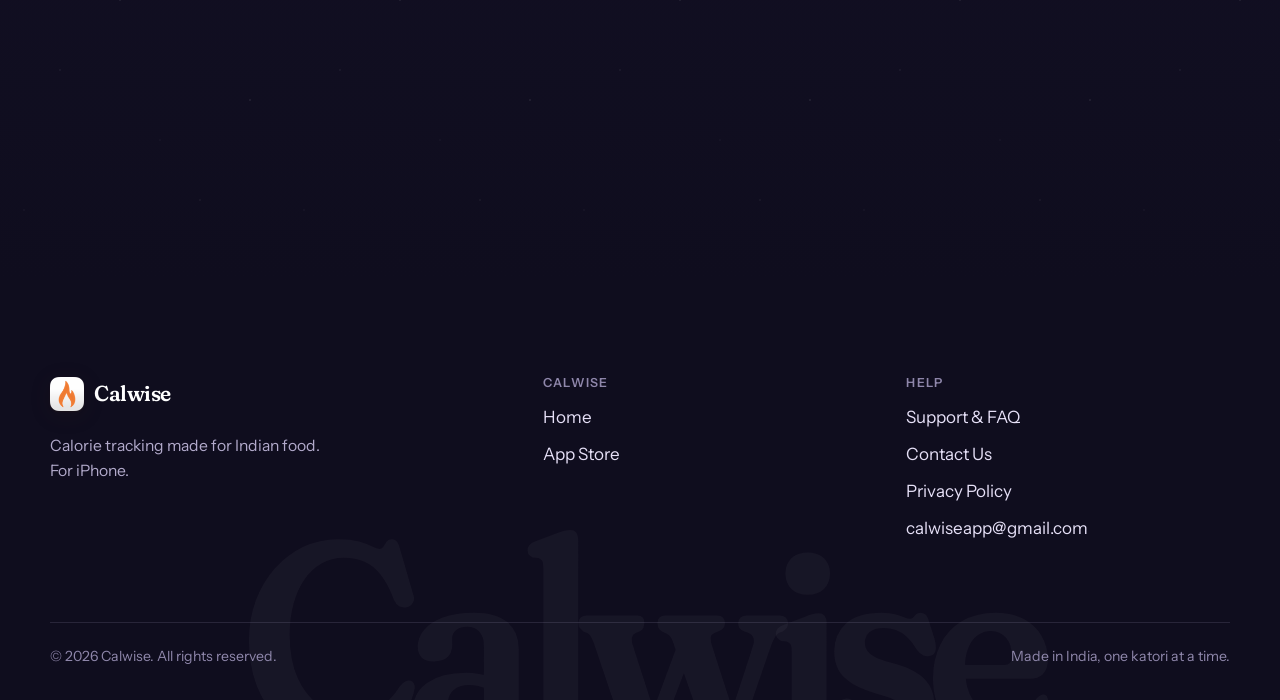
==== commit 1a4fa4d6: "Redesign the site as "a day of eating" and add a help centre Home - Each section is a time of day (0" ====
--- a/index.html
+++ b/index.html
@@ -6,787 +6,872 @@
     <title>Calwise | Your everyday meals. Finally understood.</title>
     <meta
       name="description"
-      content="Calwise is the Indian-first calorie tracker for iPhone. Log meals by voice or photo, track your macros, and understand your everyday eating habits."
+      content="Calwise is the Indian-first calorie tracker for iPhone. Log meals by typing, voice, photo, barcode or search, track your macros, and understand your everyday eating habits."
     />
+    <link rel="canonical" href="https://calwise.tech/" />
+    <meta name="theme-color" content="#ffe4c2" media="(prefers-color-scheme: light)" />
+    <meta name="theme-color" content="#120f0d" media="(prefers-color-scheme: dark)" />
+    <meta name="apple-itunes-app" content="app-id=6761990106" />
+
+    <meta property="og:site_name" content="Calwise" />
+    <meta property="og:type" content="website" />
+    <meta property="og:url" content="https://calwise.tech/" />
     <meta property="og:title" content="Calwise | Your everyday meals. Finally understood." />
     <meta
       property="og:description"
       content="From dal chawal to your favourite homemade meals — track calories and macros the Indian way. Download Calwise on the App Store."
     />
-    <meta property="og:type" content="website" />
-    <meta property="og:image" content="./Home.png" />
+    <meta property="og:image" content="https://calwise.tech/assets/img/og.png" />
+    <meta property="og:image:width" content="1200" />
+    <meta property="og:image:height" content="630" />
     <meta name="twitter:card" content="summary_large_image" />
     <meta name="twitter:title" content="Calwise | Your everyday meals. Finally understood." />
     <meta
       name="twitter:description"
-      content="Indian-first calorie tracker for iPhone. Log meals by voice or photo, track macros, sync with Apple Health."
+      content="Indian-first calorie tracker for iPhone. Log meals by typing, voice or photo, track macros, sync with Apple Health."
     />
-    <meta name="twitter:image" content="./Home.png" />
-    <link rel="icon" type="image/png" href="./icon.png" />
-    <link rel="apple-touch-icon" href="./icon.png" />
+    <meta name="twitter:image" content="https://calwise.tech/assets/img/og.png" />
+
+    <link rel="icon" type="image/png" sizes="32x32" href="./assets/img/icon-32.png" />
+    <link rel="icon" type="image/png" sizes="192x192" href="./assets/img/icon-192.png" />
+    <link rel="apple-touch-icon" href="./assets/img/icon-180.png" />
+
+    <link rel="preload" href="./assets/fonts/fraunces-normal-latin.woff2" as="font" type="font/woff2" crossorigin />
+    <link rel="preload" href="./assets/fonts/instrument-sans-normal-latin.woff2" as="font" type="font/woff2" crossorigin />
+    <link rel="stylesheet" href="./assets/fonts/fonts.css" />
     <link rel="stylesheet" href="./styles.css" />
+    <link rel="stylesheet" href="./assets/css/home.css" />
+
+    <script>
+      (function () {
+        var d = document.documentElement;
+        d.classList.add('js');
+        var t = null;
+        try { t = localStorage.getItem('calwise-theme'); } catch (e) {}
+        if (t !== 'light' && t !== 'dark') {
+          var m = /(?:^|;)calwise-theme:(light|dark)(?:;|$)/.exec(window.name || '');
+          t = m ? m[1] : null;
+        }
+        if (t) d.setAttribute('data-theme', t);
+      })();
+    </script>
+
+    <script type="application/ld+json">
+      {
+        "@context": "https://schema.org",
+        "@type": "MobileApplication",
+        "name": "Calwise",
+        "alternateName": "Calwise: Indian Calorie Tracker",
+        "operatingSystem": "iOS",
+        "applicationCategory": "HealthApplication",
+        "url": "https://calwise.tech/",
+        "downloadUrl": "https://apps.apple.com/in/app/calwise-indian-calorie-tracker/id6761990106",
+        "image": "https://calwise.tech/assets/img/icon-512.png",
+        "description": "An Indian-first calorie and nutrition tracker for iPhone."
+      }
+    </script>
   </head>
-  <body>
-
-    <!-- ── Navigation ─────────────────────────────────────── -->
+  <body class="home">
+    <a class="skip-link" href="#main">Skip to content</a>
+
+    <!-- ── Header ─────────────────────────────────────────────────────── -->
     <header class="site-header" id="siteHeader">
       <div class="container nav-wrap">
         <a href="./index.html" class="brand" aria-label="Calwise home">
-          <img src="./icon.png" alt="Calwise logo" class="brand-logo" />
-          <span class="brand-text">Calwise</span>
+          <img src="./assets/img/icon-64.png" alt="" class="brand-logo" width="34" height="34" />
+          <span>Calwise</span>
         </a>
-
-        <button
-          class="menu-toggle"
-          id="menuToggle"
-          aria-expanded="false"
-          aria-controls="mobileNav"
-          aria-label="Toggle navigation"
-        >
-          <span></span>
-          <span></span>
-          <span></span>
-        </button>
 
         <nav class="desktop-nav" aria-label="Main navigation">
           <a href="./index.html" aria-current="page">Home</a>
+          <a href="./support.html">Support</a>
           <a href="./privacy-policy.html">Privacy Policy</a>
           <a href="./contact.html">Contact Us</a>
+        </nav>
+
+        <div class="nav-actions">
+          <button class="icon-btn theme-toggle" type="button" data-theme-toggle aria-label="Switch theme">
+            <svg width="20" height="20" viewBox="0 0 24 24" fill="none" stroke="currentColor" stroke-width="1.8" stroke-linecap="round" aria-hidden="true">
+              <g class="sun"><circle cx="12" cy="12" r="4.2" /><path d="M12 2.5v2M12 19.5v2M2.5 12h2M19.5 12h2M5.3 5.3l1.4 1.4M17.3 17.3l1.4 1.4M5.3 18.7l1.4-1.4M17.3 6.7l1.4-1.4" /></g>
+              <path class="moon" d="M20 14.5A8 8 0 1 1 9.5 4a6.5 6.5 0 0 0 10.5 10.5z" />
+            </svg>
+          </button>
           <a
+            class="btn btn-saffron nav-cta"
             href="https://apps.apple.com/in/app/calwise-indian-calorie-tracker/id6761990106"
-            class="nav-cta"
             target="_blank"
             rel="noopener noreferrer"
           >
-            <!-- App Store icon -->
-            <svg width="14" height="14" viewBox="0 0 24 24" fill="none" stroke="currentColor" stroke-width="2.5" stroke-linecap="round" stroke-linejoin="round" aria-hidden="true">
-              <path d="M12 2a10 10 0 1 0 0 20A10 10 0 0 0 12 2z"/>
-              <path d="M12 8v8m-4-4h8"/>
-            </svg>
-            Download
+            <svg width="16" height="16" viewBox="0 0 24 24" fill="none" stroke="currentColor" stroke-width="2.2" stroke-linecap="round" stroke-linejoin="round" aria-hidden="true"><path d="M12 4v11m0 0-4.5-4.5M12 15l4.5-4.5M5 20h14" /></svg>
+            <span class="label-long">Download</span><span class="label-short">Get</span>
           </a>
-        </nav>
+          <button class="menu-toggle" id="menuToggle" type="button" aria-expanded="false" aria-controls="mobileNav" aria-label="Menu">
+            <span></span><span></span><span></span>
+          </button>
+        </div>
       </div>
 
       <nav class="mobile-nav" id="mobileNav" aria-label="Mobile navigation">
-        <a href="./index.html">Home</a>
+        <a href="./index.html" aria-current="page">Home</a>
+        <a href="./support.html">Support</a>
         <a href="./privacy-policy.html">Privacy Policy</a>
         <a href="./contact.html">Contact Us</a>
-        <a
-          href="https://apps.apple.com/in/app/calwise-indian-calorie-tracker/id6761990106"
-          class="nav-cta"
-          target="_blank"
-          rel="noopener noreferrer"
-        >Download on App Store</a>
+        <a class="btn btn-saffron" href="https://apps.apple.com/in/app/calwise-indian-calorie-tracker/id6761990106" target="_blank" rel="noopener noreferrer">Download on the App Store</a>
       </nav>
     </header>
 
-    <main>
-
-      <!-- ── Section A — Hero ──────────────────────────────── -->
-      <section class="hero section" id="hero">
+    <!-- ── Day rail (wide screens) ────────────────────────────────────── -->
+    <nav class="day-rail" id="dayRail" aria-label="A day with Calwise">
+      <ol role="list">
+        <li><a href="#hero" data-rail="hero"><span class="rail-time">09:00</span><span class="rail-meal">Breakfast</span></a></li>
+        <li><a href="#portions" data-rail="portions"><span class="rail-time">11:00</span><span class="rail-meal">Kitchen</span></a></li>
+        <li><a href="#log" data-rail="log"><span class="rail-time">13:30</span><span class="rail-meal">Lunch</span></a></li>
+        <li><a href="#streak" data-rail="streak"><span class="rail-time">17:00</span><span class="rail-meal">Chai</span></a></li>
+        <li><a href="#look" data-rail="look"><span class="rail-time">19:00</span><span class="rail-meal">Evening</span></a></li>
+        <li><a href="#wrapped" data-rail="wrapped"><span class="rail-time">20:30</span><span class="rail-meal">Dinner</span></a></li>
+        <li><a href="#night" data-rail="night"><span class="rail-time">23:00</span><span class="rail-meal">Lights out</span></a></li>
+      </ol>
+    </nav>
+
+    <main id="main">
+      <!-- ── 09:00 Breakfast — Hero ──────────────────────────────────────── -->
+      <section class="sky sky-dawn hero" id="hero" data-section="hero" aria-labelledby="heroTitle">
+        <div class="hero-sun" aria-hidden="true"></div>
         <div class="container hero-grid">
-
-          <div class="hero-copy" id="heroCopy">
-            <p class="eyebrow hero-anim">Calorie Tracking, Made for Indian Food</p>
-            <h1 class="hero-anim">Your everyday meals. Finally understood.</h1>
-            <p class="lead hero-anim">
-              From ek katori dal chawal to your favourite homemade meals, log what you
-              eat by voice or photo and keep your calories and macros in perspective.
-            </p>
+          <div class="hero-copy">
+            <p class="stamp reveal">
+              <span class="stamp-time">09:00</span> Breakfast <span aria-hidden="true">·</span>
+              <span class="deva" lang="hi">नाश्ता</span>
+            </p>
+            <h1 id="heroTitle" class="reveal" style="--d: 0.06s">
+              Your everyday meals. <em>Finally understood.</em>
+            </h1>
+            <p class="lead reveal" style="--d: 0.14s">
+              From ek katori dal chawal to your favourite homemade meals. Type it, say it or snap
+              it, the way you'd say it at home, and Calwise works out the calories and macros.
+            </p>
+            <div class="hero-actions reveal" style="--d: 0.22s">
+              <a
+                class="app-store-badge"
+                href="https://apps.apple.com/in/app/calwise-indian-calorie-tracker/id6761990106"
+                target="_blank"
+                rel="noopener noreferrer"
+              >
+                <img
+                  src="./assets/img/app-store-badge-black.svg"
+                  alt="Download on the App Store"
+                  width="168"
+                  height="56"
+                />
+              </a>
+              <a class="btn btn-ghost" href="#log">
+                See how it works
+                <svg width="16" height="16" viewBox="0 0 24 24" fill="none" stroke="currentColor" stroke-width="2" stroke-linecap="round" stroke-linejoin="round" aria-hidden="true"><path d="M12 5v14m0 0-6-6m6 6 6-6" /></svg>
+              </a>
+            </div>
+            <ul class="hero-facts reveal" style="--d: 0.3s" role="list">
+              <li><strong class="num">48,700</strong> foods, most of them Indian</li>
+              <li><strong>5</strong> ways to log</li>
+              <li><strong>Works</strong> offline</li>
+            </ul>
+          </div>
+
+          <div class="hero-stage" id="heroStage">
+            <div class="iphone hero-phone reveal" style="--d: 0.2s" aria-hidden="true">
+              <div class="iphone-frame"><span class="ib ib-action"></span><span class="ib ib-vol-up"></span><span class="ib ib-vol-down"></span><span class="ib ib-side"></span><span class="ib ib-camera"></span>
+                <div class="iphone-screen">
+                  <picture class="for-light"><source type="image/avif" srcset="./assets/img/home-light-480.avif 480w, ./assets/img/home-light-736.avif 736w" sizes="(min-width: 980px) 290px, 60vw" /><source type="image/webp" srcset="./assets/img/home-light-480.webp 480w, ./assets/img/home-light-736.webp 736w" sizes="(min-width: 980px) 290px, 60vw" /><img src="./assets/img/home-light-736.jpg" alt="" width="736" height="1600" loading="lazy" decoding="async" /></picture>
+                  <picture class="for-dark"><source type="image/avif" srcset="./assets/img/home2-480.avif 480w, ./assets/img/home2-736.avif 736w" sizes="(min-width: 980px) 290px, 60vw" /><source type="image/webp" srcset="./assets/img/home2-480.webp 480w, ./assets/img/home2-736.webp 736w" sizes="(min-width: 980px) 290px, 60vw" /><img src="./assets/img/home2-736.jpg" alt="" width="736" height="1600" loading="lazy" decoding="async" /></picture>
+                  <span class="iphone-island"></span>
+                </div>
+              </div>
+            </div>
+
+            <!-- Live Hinglish logger demo -->
+            <div class="logger card reveal" style="--d: 0.32s" id="logger">
+              <div class="logger-head">
+                <span class="logger-title">Log a meal</span>
+                <span class="logger-badge">Try it · sample values</span>
+              </div>
+
+              <form class="logger-form" id="loggerForm" autocomplete="off">
+                <label class="sr-only" for="loggerField">Describe a meal, for example: do roti aur ek katori dal</label>
+                <input
+                  class="logger-field"
+                  id="loggerField"
+                  name="meal"
+                  type="text"
+                  value="do roti aur ek katori dal"
+                  spellcheck="false"
+                  enterkeyhint="go"
+                  maxlength="80"
+                />
+                <button class="logger-go" type="submit" aria-label="Work it out">
+                  <svg width="18" height="18" viewBox="0 0 24 24" fill="none" stroke="currentColor" stroke-width="2.4" stroke-linecap="round" stroke-linejoin="round" aria-hidden="true"><path d="M5 12h14m0 0-6-6m6 6-6 6" /></svg>
+                </button>
+              </form>
+
+              <ul class="logger-items" id="loggerItems" role="list" aria-live="polite">
+                <li class="logger-item">
+                  <span class="li-name">Roti</span><span class="li-amt">2 roti · 80 g</span><span class="li-kcal num">240 kcal</span>
+                </li>
+                <li class="logger-item">
+                  <span class="li-name">Dal tadka</span><span class="li-amt">1 katori · 150 g</span><span class="li-kcal num">165 kcal</span>
+                </li>
+              </ul>
+
+              <div class="logger-total">
+                <svg class="mini-ring" viewBox="0 0 64 64" aria-hidden="true">
+                  <circle class="mini-ring-track" cx="32" cy="32" r="26" />
+                  <circle class="mini-ring-fill" id="loggerRing" cx="32" cy="32" r="26" style="--p: 0.2" />
+                </svg>
+                <div class="logger-sum">
+                  <span class="logger-kcal num" id="loggerKcal">405</span>
+                  <span class="muted">kcal of a 2,000 kcal day</span>
+                </div>
+                <dl class="logger-macros" id="loggerMacros">
+                  <div><dt><span class="dot" style="color: var(--protein)"></span>Protein</dt><dd class="num" data-macro="p">14 g</dd></div>
+                  <div><dt><span class="dot" style="color: var(--carbs)"></span>Carbs</dt><dd class="num" data-macro="c">57 g</dd></div>
+                  <div><dt><span class="dot" style="color: var(--fat)"></span>Fat</dt><dd class="num" data-macro="f">13 g</dd></div>
+                </dl>
+              </div>
+
+              <div class="logger-suggest" role="group" aria-label="Try an example">
+                <button type="button" data-phrase="do roti aur ek katori dal">do roti aur ek katori dal</button>
+                <button type="button" data-phrase="1 plate poha aur chai">1 plate poha aur chai</button>
+                <button type="button" data-phrase="3 idli, sambar">3 idli, sambar</button>
+                <button type="button" data-phrase="aloo paratha with dahi">aloo paratha with dahi</button>
+                <button type="button" data-phrase="rajma chawal">rajma chawal</button>
+              </div>
+            </div>
+          </div>
+        </div>
+      </section>
+
+      <!-- ── 11:00 Kitchen — Indian food first ───────────────────────────── -->
+      <section class="sky sky-morning portions" id="portions" data-section="portions" aria-labelledby="portionsTitle">
+        <div class="container portions-grid">
+          <div class="portions-copy">
+            <p class="stamp reveal">
+              <span class="stamp-time">11:00</span> In the kitchen <span aria-hidden="true">·</span>
+              <span class="deva" lang="hi">रसोई</span>
+            </p>
+            <h2 id="portionsTitle" class="reveal" style="--d: 0.06s">
+              Dal chawal doesn't come with a <em>barcode.</em>
+            </h2>
+            <p class="lead reveal" style="--d: 0.12s">
+              Most trackers were built for packets. Calwise was built for the kitchen, and measures
+              food the way you actually serve it: by the katori, the roti, the piece or the glass.
+              Or in grams, if you like.
+            </p>
+            <dl class="stat-row reveal" style="--d: 0.18s">
+              <div>
+                <dt>Foods in the catalogue</dt>
+                <dd class="num"><span data-count="48700">48,700</span></dd>
+              </div>
+              <div>
+                <dt>One katori</dt>
+                <dd class="num">150<small> g</small></dd>
+              </div>
+              <div>
+                <dt>One roti</dt>
+                <dd class="num">40<small> g</small></dd>
+              </div>
+            </dl>
+          </div>
+
+          <!-- Katori portion widget -->
+          <div class="katori card reveal" style="--d: 0.1s" id="katori">
+            <div class="katori-top">
+              <span class="katori-label">How much did you have?</span>
+              <span class="logger-badge">Sample values</span>
+            </div>
+
+            <div class="katori-foods" role="radiogroup" aria-label="Choose a dish">
+              <button type="button" role="radio" aria-checked="true" data-food="dal">Dal tadka</button>
+              <button type="button" role="radio" aria-checked="false" data-food="rajma">Rajma</button>
+              <button type="button" role="radio" aria-checked="false" data-food="chawal">Chawal</button>
+              <button type="button" role="radio" aria-checked="false" data-food="dahi">Dahi</button>
+              <button type="button" role="radio" aria-checked="false" data-food="kadhi">Kadhi</button>
+            </div>
+
+            <div class="katori-visual" id="katoriVisual" aria-hidden="true">
+              <svg viewBox="0 0 260 150" class="bowl has-food" data-bowl="0">
+                <defs>
+                  <clipPath id="bowlClip0"><path d="M18 40 H242 C238 98 196 134 130 134 C64 134 22 98 18 40 Z" /></clipPath>
+                </defs>
+                <g class="steam"><path d="M100 30c-8-10 8-14 0-26" /><path d="M130 26c-8-10 8-14 0-26" /><path d="M160 30c-8-10 8-14 0-26" /></g>
+                <g clip-path="url(#bowlClip0)">
+                  <rect x="0" y="0" width="260" height="150" class="bowl-inside" />
+                  <g class="katori-fill" style="--lvl: 1">
+                    <rect x="0" y="38" width="260" height="120" />
+                    <ellipse cx="130" cy="38" rx="130" ry="8" class="katori-surface" />
+                  </g>
+                </g>
+                <path d="M18 40 H242 C238 98 196 134 130 134 C64 134 22 98 18 40 Z" class="bowl-rim" />
+                <ellipse cx="130" cy="40" rx="114" ry="6" class="bowl-lip" />
+                <path d="M96 136 h68 l-6 9 h-56 z" class="bowl-foot" />
+              </svg>
+              <svg viewBox="0 0 260 150" class="bowl" data-bowl="1">
+                <defs>
+                  <clipPath id="bowlClip1"><path d="M18 40 H242 C238 98 196 134 130 134 C64 134 22 98 18 40 Z" /></clipPath>
+                </defs>
+                <g clip-path="url(#bowlClip1)">
+                  <rect x="0" y="0" width="260" height="150" class="bowl-inside" />
+                  <g class="katori-fill">
+                    <rect x="0" y="38" width="260" height="120" />
+                    <ellipse cx="130" cy="38" rx="130" ry="8" class="katori-surface" />
+                  </g>
+                </g>
+                <path d="M18 40 H242 C238 98 196 134 130 134 C64 134 22 98 18 40 Z" class="bowl-rim" />
+                <ellipse cx="130" cy="40" rx="114" ry="6" class="bowl-lip" />
+                <path d="M96 136 h68 l-6 9 h-56 z" class="bowl-foot" />
+              </svg>
+              <svg viewBox="0 0 260 150" class="bowl" data-bowl="2">
+                <defs>
+                  <clipPath id="bowlClip2"><path d="M18 40 H242 C238 98 196 134 130 134 C64 134 22 98 18 40 Z" /></clipPath>
+                </defs>
+                <g clip-path="url(#bowlClip2)">
+                  <rect x="0" y="0" width="260" height="150" class="bowl-inside" />
+                  <g class="katori-fill">
+                    <rect x="0" y="38" width="260" height="120" />
+                    <ellipse cx="130" cy="38" rx="130" ry="8" class="katori-surface" />
+                  </g>
+                </g>
+                <path d="M18 40 H242 C238 98 196 134 130 134 C64 134 22 98 18 40 Z" class="bowl-rim" />
+                <ellipse cx="130" cy="40" rx="114" ry="6" class="bowl-lip" />
+                <path d="M96 136 h68 l-6 9 h-56 z" class="bowl-foot" />
+              </svg>
+            </div>
+
+            <div class="katori-control">
+              <label for="katoriRange" class="katori-range-label">
+                <span id="katoriQty" class="num">1 katori</span>
+                <span id="katoriGrams" class="muted num">150 g</span>
+              </label>
+              <input id="katoriRange" type="range" min="0.5" max="3" step="0.25" value="1" aria-valuetext="1 katori, 150 grams" />
+              <div class="katori-ticks" aria-hidden="true"><span>½</span><span>1</span><span>1½</span><span>2</span><span>2½</span><span>3</span></div>
+            </div>
+
+            <div class="katori-out">
+              <p class="katori-kcal"><span id="katoriKcal" class="num">165</span> <span class="muted">kcal</span></p>
+              <dl class="macro-bars" id="katoriMacros">
+                <div style="--c: var(--protein)"><dt>Protein</dt><dd class="num"><span data-k="p">8.3</span> g</dd><span class="bar"><i data-kb="p"></i></span></div>
+                <div style="--c: var(--carbs)"><dt>Carbs</dt><dd class="num"><span data-k="c">21</span> g</dd><span class="bar"><i data-kb="c"></i></span></div>
+                <div style="--c: var(--fat)"><dt>Fat</dt><dd class="num"><span data-k="f">5.3</span> g</dd><span class="bar"><i data-kb="f"></i></span></div>
+              </dl>
+            </div>
+          </div>
+        </div>
+
+        <div class="marquee" aria-hidden="true">
+          <div class="marquee-track">
+            <span class="dish dish-en" lang="en"><span class="dish-name">rajma chawal</span><span class="dish-meta">English</span></span><span class="sep">✺</span>
+            <span class="dish dish-hi" lang="hi"><span class="dish-name">दाल मखनी</span><span class="dish-meta">Hindi · dal makhani</span></span><span class="sep">✺</span>
+            <span class="dish dish-mr" lang="mr"><span class="dish-name">मिसळ पाव</span><span class="dish-meta">Marathi · misal pav</span></span><span class="sep">✺</span>
+            <span class="dish dish-gu" lang="gu"><span class="dish-name">ઢોકળા</span><span class="dish-meta">Gujarati · dhokla</span></span><span class="sep">✺</span>
+            <span class="dish dish-pa" lang="pa"><span class="dish-name">ਛੋਲੇ ਭਟੂਰੇ</span><span class="dish-meta">Punjabi · chole bhature</span></span><span class="sep">✺</span>
+            <span class="dish dish-bn" lang="bn"><span class="dish-name">মাছের ঝোল</span><span class="dish-meta">Bengali · macher jhol</span></span><span class="sep">✺</span>
+            <span class="dish dish-ta" lang="ta"><span class="dish-name">இட்லி சாம்பார்</span><span class="dish-meta">Tamil · idli sambar</span></span><span class="sep">✺</span>
+            <span class="dish dish-te" lang="te"><span class="dish-name">పెసరట్టు</span><span class="dish-meta">Telugu · pesarattu</span></span><span class="sep">✺</span>
+            <span class="dish dish-kn" lang="kn"><span class="dish-name">ಮಸಾಲೆ ದೋಸೆ</span><span class="dish-meta">Kannada · masale dose</span></span><span class="sep">✺</span>
+            <span class="dish dish-ml" lang="ml"><span class="dish-name">അപ്പം</span><span class="dish-meta">Malayalam · appam</span></span><span class="sep">✺</span>
+            <span class="dish dish-en dup" lang="en"><span class="dish-name">rajma chawal</span><span class="dish-meta">English</span></span><span class="sep dup">✺</span>
+            <span class="dish dish-hi dup" lang="hi"><span class="dish-name">दाल मखनी</span><span class="dish-meta">Hindi · dal makhani</span></span><span class="sep dup">✺</span>
+            <span class="dish dish-mr dup" lang="mr"><span class="dish-name">मिसळ पाव</span><span class="dish-meta">Marathi · misal pav</span></span><span class="sep dup">✺</span>
+            <span class="dish dish-gu dup" lang="gu"><span class="dish-name">ઢોકળા</span><span class="dish-meta">Gujarati · dhokla</span></span><span class="sep dup">✺</span>
+            <span class="dish dish-pa dup" lang="pa"><span class="dish-name">ਛੋਲੇ ਭਟੂਰੇ</span><span class="dish-meta">Punjabi · chole bhature</span></span><span class="sep dup">✺</span>
+            <span class="dish dish-bn dup" lang="bn"><span class="dish-name">মাছের ঝোল</span><span class="dish-meta">Bengali · macher jhol</span></span><span class="sep dup">✺</span>
+            <span class="dish dish-ta dup" lang="ta"><span class="dish-name">இட்லி சாம்பார்</span><span class="dish-meta">Tamil · idli sambar</span></span><span class="sep dup">✺</span>
+            <span class="dish dish-te dup" lang="te"><span class="dish-name">పెసరట్టు</span><span class="dish-meta">Telugu · pesarattu</span></span><span class="sep dup">✺</span>
+            <span class="dish dish-kn dup" lang="kn"><span class="dish-name">ಮಸಾಲೆ ದೋಸೆ</span><span class="dish-meta">Kannada · masale dose</span></span><span class="sep dup">✺</span>
+            <span class="dish dish-ml dup" lang="ml"><span class="dish-name">അപ്പം</span><span class="dish-meta">Malayalam · appam</span></span><span class="sep dup">✺</span>
+          </div>
+        </div>
+      </section>
+
+      <!-- ── 13:30 Lunch — Five ways to log ───────────────────────────────── -->
+      <section class="sky sky-noon ways" id="log" data-section="log" aria-labelledby="waysTitle">
+        <div class="container">
+          <header class="section-head">
+            <p class="stamp reveal">
+              <span class="stamp-time">13:30</span> Lunch <span aria-hidden="true">·</span>
+              <span class="deva" lang="hi">दोपहर का खाना</span>
+            </p>
+            <h2 id="waysTitle" class="reveal" style="--d: 0.06s">
+              Five ways to log. <em>Use whichever's quickest.</em>
+            </h2>
+          </header>
+
+          <div class="ways-grid">
+            <div class="ways-tabs reveal" role="group" aria-label="Ways to log a meal" id="waysTabs">
+              <button class="way-tab" type="button" data-mode="type" aria-pressed="true">
+                <span class="way-num num">01</span>
+                <span class="way-body">
+                  <span class="way-name">Type it</span>
+                  <span class="way-desc">
+                    Write “one katori dal, do roti aur sabzi”. Calwise finds each food and its amount, and
+                    keeps your words as the meal's title.
+                  </span>
+                </span>
+                <span class="way-progress" aria-hidden="true"><i></i></span>
+              </button>
+              <button class="way-tab" type="button" data-mode="say" aria-pressed="false">
+                <span class="way-num num">02</span>
+                <span class="way-body">
+                  <span class="way-name">Say it</span>
+                  <span class="way-desc">
+                    Tap the mic and describe your plate. Recording stops when you do, and you can fix any
+                    word before it's logged. Hindi comes back in English letters.
+                  </span>
+                </span>
+                <span class="way-progress" aria-hidden="true"><i></i></span>
+              </button>
+              <button class="way-tab" type="button" data-mode="snap" aria-pressed="false">
+                <span class="way-num num">03</span>
+                <span class="way-body">
+                  <span class="way-name">Snap it</span>
+                  <span class="way-desc">
+                    Photograph your thali or pick a photo. Calwise names each dish with a serving and its
+                    grams. If there's a barcode in the shot, it reads that instead.
+                  </span>
+                </span>
+                <span class="way-progress" aria-hidden="true"><i></i></span>
+              </button>
+              <button class="way-tab" type="button" data-mode="scan" aria-pressed="false">
+                <span class="way-num num">04</span>
+                <span class="way-body">
+                  <span class="way-name">Scan it</span>
+                  <span class="way-desc">
+                    Point the camera at a packet. Calwise checks its own catalogue, then Open Food Facts,
+                    and fills in the serving for you.
+                  </span>
+                </span>
+                <span class="way-progress" aria-hidden="true"><i></i></span>
+              </button>
+              <button class="way-tab" type="button" data-mode="search" aria-pressed="false">
+                <span class="way-num num">05</span>
+                <span class="way-body">
+                  <span class="way-name">Search it</span>
+                  <span class="way-desc">
+                    Search about 48,700 foods. Your recent foods sit at the top with a + to log them
+                    again at the same amount.
+                  </span>
+                </span>
+                <span class="way-progress" aria-hidden="true"><i></i></span>
+              </button>
+            </div>
+
+            <div class="ways-stage reveal" style="--d: 0.1s" aria-hidden="true">
+              <div class="iphone ways-phone">
+                <div class="iphone-frame"><span class="ib ib-action"></span><span class="ib ib-vol-up"></span><span class="ib ib-vol-down"></span><span class="ib ib-side"></span><span class="ib ib-camera"></span>
+                <div class="iphone-screen mock" id="waysMock" data-mode="type">
+                <span class="iphone-island"></span>
+                <div class="mock-top"><span>Log</span><span class="mock-meal">Lunch</span></div>
+
+                <!-- Type -->
+                <div class="mock-panel" data-panel="type">
+                  <div class="mock-input"><span class="type-text">one katori dal, do roti aur sabzi</span><i class="caret"></i></div>
+                  <div class="mock-card">
+                    <p class="mock-card-words">one katori dal, do roti aur sabzi</p>
+                    <div class="mock-item"><span class="mi-ok"></span><span class="mi-name">Dal<small>1 katori · 150 g</small></span><span class="mi-kcal">165</span><span class="mi-step">−<i></i>+</span></div>
+                    <div class="mock-item"><span class="mi-ok"></span><span class="mi-name">Roti<small>2 roti · 80 g</small></span><span class="mi-kcal">240</span><span class="mi-step">−<i></i>+</span></div>
+                    <div class="mock-item"><span class="mi-est">✦</span><span class="mi-name">Sabzi<small>1 katori · 150 g · Estimated</small></span><span class="mi-kcal">150</span><span class="mi-step">−<i></i>+</span></div>
+                    <div class="mock-total"><b>555</b> kcal</div>
+                    <div class="mock-btns"><span>Discard</span><span class="mock-add">Add</span></div>
+                  </div>
+                </div>
+
+                <!-- Say: the real Voice Log screen -->
+                <div class="mock-panel mock-shot" data-panel="say">
+                  <picture class="for-light"><source type="image/avif" srcset="./assets/img/voice-light-480.avif 480w, ./assets/img/voice-light-736.avif 736w" sizes="300px" /><source type="image/webp" srcset="./assets/img/voice-light-480.webp 480w, ./assets/img/voice-light-736.webp 736w" sizes="300px" /><img src="./assets/img/voice-light-736.jpg" alt="" width="736" height="1600" loading="lazy" decoding="async" /></picture>
+                  <picture class="for-dark"><source type="image/avif" srcset="./assets/img/voice-480.avif 480w, ./assets/img/voice-736.avif 736w" sizes="300px" /><source type="image/webp" srcset="./assets/img/voice-480.webp 480w, ./assets/img/voice-736.webp 736w" sizes="300px" /><img src="./assets/img/voice-736.jpg" alt="" width="736" height="1600" loading="lazy" decoding="async" /></picture>
+                  <span class="shot-ripple" style="left: 50%; top: 64.6%"><i></i><i></i></span>
+                </div>
+
+                <!-- Snap: the real camera screen -->
+                <div class="mock-panel mock-shot" data-panel="snap">
+                  <picture>
+                  <source type="image/avif" srcset="./assets/img/camera-480.avif 480w, ./assets/img/camera-736.avif 736w" sizes="300px" />
+                  <source type="image/webp" srcset="./assets/img/camera-480.webp 480w, ./assets/img/camera-736.webp 736w" sizes="300px" />
+                  <img src="./assets/img/camera-736.jpg" alt="" width="736" height="1600" loading="lazy" />
+                </picture>
+                  <span class="scan-sheen"></span>
+                  <span class="tag t1">Dal · 1 katori</span>
+                  <span class="tag t2">Chawal · 1 katori</span>
+                  <span class="tag t3">Roti · 2</span>
+                </div>
+
+                <!-- Scan -->
+                <div class="mock-panel" data-panel="scan">
+                  <div class="packet">
+                    <div class="barcode">
+                      <svg viewBox="0 0 120 50" preserveAspectRatio="none">
+                        <g fill="currentColor"><rect x="2" width="3" height="50" /><rect x="7" width="1" height="50" /><rect x="10" width="2" height="50" /><rect x="15" width="4" height="50" /><rect x="21" width="1" height="50" /><rect x="24" width="2" height="50" /><rect x="29" width="3" height="50" /><rect x="34" width="1" height="50" /><rect x="37" width="4" height="50" /><rect x="43" width="2" height="50" /><rect x="47" width="1" height="50" /><rect x="51" width="3" height="50" /><rect x="56" width="2" height="50" /><rect x="60" width="1" height="50" /><rect x="63" width="4" height="50" /><rect x="69" width="2" height="50" /><rect x="73" width="1" height="50" /><rect x="76" width="3" height="50" /><rect x="81" width="2" height="50" /><rect x="85" width="4" height="50" /><rect x="91" width="1" height="50" /><rect x="94" width="3" height="50" /><rect x="99" width="2" height="50" /><rect x="103" width="1" height="50" /><rect x="106" width="4" height="50" /><rect x="112" width="2" height="50" /><rect x="116" width="2" height="50" /></g>
+                      </svg>
+                      <span class="laser"></span>
+                    </div>
+                    <p class="barcode-num num">8 901234 567890</p>
+                  </div>
+                  <div class="mock-card found">
+                    <p class="mock-card-title">Roasted makhana</p>
+                    <div class="mock-row"><span class="muted">1 pack · 30 g</span><b>120</b></div>
+                    <p class="found-src">Found on Open Food Facts</p>
+                  </div>
+                </div>
+
+                <!-- Search -->
+                <div class="mock-panel" data-panel="search">
+                  <div class="mock-input search"><svg width="14" height="14" viewBox="0 0 24 24" fill="none" stroke="currentColor" stroke-width="2.4" stroke-linecap="round"><circle cx="11" cy="11" r="7" /><path d="m20 20-3.5-3.5" /></svg><span>pan</span><i class="caret"></i></div>
+                  <p class="mock-sub">Results · kcal per 100 g</p>
+                  <ul class="results">
+                    <li><span>Paneer bhurji</span><b>160</b></li>
+                    <li><span>Paneer tikka</span><b>245</b></li>
+                    <li><span>Palak paneer</span><b>140</b></li>
+                    <li><span>Pani puri</span><b>330</b></li>
+                    <li><span>Pav bhaji</span><b>145</b></li>
+                  </ul>
+                </div>
+              </div>
+                </div>
+              </div>
+            </div>
+          </div>
+
+          <p class="ways-note reveal">
+            Typing, voice and photos use optional AI, and Calwise asks before it's used. Search,
+            barcodes and saved meals work without it.
+          </p>
+        </div>
+      </section>
+
+      <!-- ── 17:00 Chai — Streak & reminders ──────────────────────────────── -->
+      <section class="sky sky-afternoon streak" id="streak" data-section="streak" aria-labelledby="streakTitle">
+        <div class="container streak-grid">
+          <div class="streak-copy">
+            <p class="stamp reveal">
+              <span class="stamp-time">17:00</span> Chai <span aria-hidden="true">·</span>
+              <span class="deva" lang="hi">चाय</span>
+            </p>
+            <h2 id="streakTitle" class="reveal" style="--d: 0.06s">
+              A streak that <em>forgives</em> a busy day.
+            </h2>
+            <p class="lead reveal" style="--d: 0.12s">
+              A wedding, a train journey, a day you just didn't feel like it. Up to two empty days in a
+              row only pause your streak. A third one ends it.
+            </p>
+            <p class="streak-hint reveal" style="--d: 0.18s">Tap the days to see how it works.</p>
+          </div>
+
+          <div class="streak-card card reveal" style="--d: 0.1s">
+            <div class="streak-status" id="streakStatus" aria-live="polite">
+              <svg class="flame" viewBox="0 0 24 24" aria-hidden="true">
+                <path d="M12 2.5c.6 3.2 4.8 5.6 4.8 10.4A4.9 4.9 0 0 1 12 18a4.9 4.9 0 0 1-4.8-5.1c0-2.3 1.3-3.6 2.3-4.5.2 1.6 1 2.6 2 2.9-.8-2.9.3-6.1.5-8.8Z" />
+              </svg>
+              <div>
+                <p class="streak-count"><span id="streakCount" class="num">9</span> <span>day streak</span></p>
+                <p class="streak-state" id="streakState">Log something today to keep it going.</p>
+              </div>
+            </div>
+            <p class="sr-only" id="streakHelp">Each button is a day. Pressed means something was logged that day.</p>
+            <ol class="streak-days" id="streakDays" role="list" aria-describedby="streakHelp"></ol>
+            <div class="streak-legend" aria-hidden="true">
+              <span><i class="lg logged"></i>Logged</span>
+              <span><i class="lg paused"></i>Paused</span>
+              <span><i class="lg missed"></i>Nothing logged</span>
+            </div>
+          </div>
+
+          <div class="reminders reveal" style="--d: 0.16s">
+            <h3>Reminders that know when you've eaten.</h3>
+            <p class="muted">
+              Breakfast at 9:00, lunch at 13:30 and dinner at 20:30, plus a nudge at 20:00 if nothing's
+              logged. Log a meal and that day's reminder for it disappears. Change the times in
+              Profile › Notifications.
+            </p>
+            <ul class="notifs" role="list" aria-label="Example reminders">
+              <li class="notif" style="--i: 0"><img src="./assets/img/icon-64.png" alt="" width="28" height="28" /><span><b>Breakfast</b><span class="muted">Log your breakfast</span></span><time>09:00</time></li>
+              <li class="notif" style="--i: 1"><img src="./assets/img/icon-64.png" alt="" width="28" height="28" /><span><b>Lunch</b><span class="muted">Log your lunch</span></span><time>13:30</time></li>
+              <li class="notif" style="--i: 2"><img src="./assets/img/icon-64.png" alt="" width="28" height="28" /><span><b>Dinner</b><span class="muted">Log your dinner</span></span><time>20:30</time></li>
+            </ul>
+          </div>
+        </div>
+      </section>
+
+      <!-- ── 19:00 Evening — A closer look + Apple Health ─────────────────── -->
+      <section class="sky sky-dusk look" id="look" data-section="look" aria-labelledby="lookTitle">
+        <div class="container">
+          <header class="section-head">
+            <p class="stamp reveal">
+              <span class="stamp-time">19:00</span> Evening walk <span aria-hidden="true">·</span>
+              <span class="deva" lang="hi">शाम</span>
+            </p>
+            <h2 id="lookTitle" class="reveal" style="--d: 0.06s">Your day, <em>at a glance.</em></h2>
+          </header>
+
+          <div class="look-grid" id="lookGrid">
+            <ol class="look-steps" role="list">
+              <li class="look-step is-active" data-shot="0">
+                <div class="iphone look-inline" aria-hidden="true">
+              <div class="iphone-frame"><span class="ib ib-action"></span><span class="ib ib-vol-up"></span><span class="ib ib-vol-down"></span><span class="ib ib-side"></span><span class="ib ib-camera"></span>
+                <div class="iphone-screen">
+                  <picture class="for-light"><source type="image/avif" srcset="./assets/img/home-light-480.avif 480w, ./assets/img/home-light-736.avif 736w" sizes="240px" /><source type="image/webp" srcset="./assets/img/home-light-480.webp 480w, ./assets/img/home-light-736.webp 736w" sizes="240px" /><img src="./assets/img/home-light-736.jpg" alt="" width="736" height="1600" loading="lazy" decoding="async" /></picture>
+                  <picture class="for-dark"><source type="image/avif" srcset="./assets/img/home2-480.avif 480w, ./assets/img/home2-736.avif 736w" sizes="240px" /><source type="image/webp" srcset="./assets/img/home2-480.webp 480w, ./assets/img/home2-736.webp 736w" sizes="240px" /><img src="./assets/img/home2-736.jpg" alt="" width="736" height="1600" loading="lazy" decoding="async" /></picture>
+                  <span class="iphone-island"></span>
+                </div>
+              </div>
+            </div>
+                <div class="look-text">
+                  <p class="look-kicker">Home</p>
+                  <h3>Your whole day, in one ring.</h3>
+                  <p class="muted">The ring fills towards today's calorie goal. Underneath, the breakdown shows how much protein, carbs and fat you have left, and your streak sits up top.</p>
+                </div>
+              </li>
+              <li class="look-step" data-shot="1">
+                <div class="iphone look-inline" aria-hidden="true">
+              <div class="iphone-frame"><span class="ib ib-action"></span><span class="ib ib-vol-up"></span><span class="ib ib-vol-down"></span><span class="ib ib-side"></span><span class="ib ib-camera"></span>
+                <div class="iphone-screen">
+                  <picture class="for-light"><source type="image/avif" srcset="./assets/img/log-light-480.avif 480w, ./assets/img/log-light-736.avif 736w" sizes="240px" /><source type="image/webp" srcset="./assets/img/log-light-480.webp 480w, ./assets/img/log-light-736.webp 736w" sizes="240px" /><img src="./assets/img/log-light-736.jpg" alt="" width="736" height="1600" loading="lazy" decoding="async" /></picture>
+                  <picture class="for-dark"><source type="image/avif" srcset="./assets/img/log2-480.avif 480w, ./assets/img/log2-736.avif 736w" sizes="240px" /><source type="image/webp" srcset="./assets/img/log2-480.webp 480w, ./assets/img/log2-736.webp 736w" sizes="240px" /><img src="./assets/img/log2-736.jpg" alt="" width="736" height="1600" loading="lazy" decoding="async" /></picture>
+                  <span class="iphone-island"></span>
+                </div>
+              </div>
+            </div>
+                <div class="look-text">
+                  <p class="look-kicker">Log</p>
+                  <h3>Check it before you add it.</h3>
+                  <p class="muted">Every food shows its amount and calories, so you can nudge a portion up or down. Anything the AI had to estimate is labelled as an estimate.</p>
+                </div>
+              </li>
+              <li class="look-step" data-shot="2">
+                <div class="iphone look-inline" aria-hidden="true">
+              <div class="iphone-frame"><span class="ib ib-action"></span><span class="ib ib-vol-up"></span><span class="ib ib-vol-down"></span><span class="ib ib-side"></span><span class="ib ib-camera"></span>
+                <div class="iphone-screen">
+                  <picture class="for-light"><source type="image/avif" srcset="./assets/img/progress-light-480.avif 480w, ./assets/img/progress-light-736.avif 736w" sizes="240px" /><source type="image/webp" srcset="./assets/img/progress-light-480.webp 480w, ./assets/img/progress-light-736.webp 736w" sizes="240px" /><img src="./assets/img/progress-light-736.jpg" alt="" width="736" height="1600" loading="lazy" decoding="async" /></picture>
+                  <picture class="for-dark"><source type="image/avif" srcset="./assets/img/progress2-480.avif 480w, ./assets/img/progress2-736.avif 736w" sizes="240px" /><source type="image/webp" srcset="./assets/img/progress2-480.webp 480w, ./assets/img/progress2-736.webp 736w" sizes="240px" /><img src="./assets/img/progress2-736.jpg" alt="" width="736" height="1600" loading="lazy" decoding="async" /></picture>
+                  <span class="iphone-island"></span>
+                </div>
+              </div>
+            </div>
+                <div class="look-text">
+                  <p class="look-kicker">Progress</p>
+                  <h3>See it add up.</h3>
+                  <p class="muted">Your streak, your protein over the last week, and your weight with the pace you're on. Every month also gets its own Wrapped.</p>
+                </div>
+              </li>
+            </ol>
+
+            <div class="look-sticky" aria-hidden="true">
+              <div class="iphone look-device">
+              <div class="iphone-frame"><span class="ib ib-action"></span><span class="ib ib-vol-up"></span><span class="ib ib-vol-down"></span><span class="ib ib-side"></span><span class="ib ib-camera"></span>
+                <div class="iphone-screen">
+                  <picture class="look-shot is-active for-light" data-shot="0"><source type="image/avif" srcset="./assets/img/home-light-480.avif 480w, ./assets/img/home-light-736.avif 736w" sizes="304px" /><source type="image/webp" srcset="./assets/img/home-light-480.webp 480w, ./assets/img/home-light-736.webp 736w" sizes="304px" /><img src="./assets/img/home-light-736.jpg" alt="" width="736" height="1600" loading="lazy" decoding="async" /></picture>
+                  <picture class="look-shot is-active for-dark" data-shot="0"><source type="image/avif" srcset="./assets/img/home2-480.avif 480w, ./assets/img/home2-736.avif 736w" sizes="304px" /><source type="image/webp" srcset="./assets/img/home2-480.webp 480w, ./assets/img/home2-736.webp 736w" sizes="304px" /><img src="./assets/img/home2-736.jpg" alt="" width="736" height="1600" loading="lazy" decoding="async" /></picture>
+                <picture class="look-shot for-light" data-shot="1"><source type="image/avif" srcset="./assets/img/log-light-480.avif 480w, ./assets/img/log-light-736.avif 736w" sizes="304px" /><source type="image/webp" srcset="./assets/img/log-light-480.webp 480w, ./assets/img/log-light-736.webp 736w" sizes="304px" /><img src="./assets/img/log-light-736.jpg" alt="" width="736" height="1600" loading="lazy" decoding="async" /></picture>
+                  <picture class="look-shot for-dark" data-shot="1"><source type="image/avif" srcset="./assets/img/log2-480.avif 480w, ./assets/img/log2-736.avif 736w" sizes="304px" /><source type="image/webp" srcset="./assets/img/log2-480.webp 480w, ./assets/img/log2-736.webp 736w" sizes="304px" /><img src="./assets/img/log2-736.jpg" alt="" width="736" height="1600" loading="lazy" decoding="async" /></picture>
+                <picture class="look-shot for-light" data-shot="2"><source type="image/avif" srcset="./assets/img/progress-light-480.avif 480w, ./assets/img/progress-light-736.avif 736w" sizes="304px" /><source type="image/webp" srcset="./assets/img/progress-light-480.webp 480w, ./assets/img/progress-light-736.webp 736w" sizes="304px" /><img src="./assets/img/progress-light-736.jpg" alt="" width="736" height="1600" loading="lazy" decoding="async" /></picture>
+                  <picture class="look-shot for-dark" data-shot="2"><source type="image/avif" srcset="./assets/img/progress2-480.avif 480w, ./assets/img/progress2-736.avif 736w" sizes="304px" /><source type="image/webp" srcset="./assets/img/progress2-480.webp 480w, ./assets/img/progress2-736.webp 736w" sizes="304px" /><img src="./assets/img/progress2-736.jpg" alt="" width="736" height="1600" loading="lazy" decoding="async" /></picture>
+                  <span class="iphone-island"></span>
+                </div>
+              </div>
+            </div>
+            </div>
+          </div>
+
+          <!-- Apple Health -->
+          <div class="health card reveal">
+            <div class="health-flow" aria-hidden="true">
+              <img src="./assets/img/icon-192.png" alt="" width="64" height="64" class="health-app" />
+              <div class="health-arrows">
+                <span class="ha out">meals, protein, carbs, fat <i>→</i></span>
+                <span class="ha in"><i>←</i> steps, active energy, weight</span>
+              </div>
+              <span class="health-heart">
+                <svg width="34" height="34" viewBox="0 0 24 24"><path fill="#ff375f" d="M12 21s-7.5-4.6-9.6-9.3C.9 8.4 3 4.5 6.7 4.5c2.1 0 3.6 1.1 4.4 2.5.4.6 1.4.6 1.8 0 .8-1.4 2.3-2.5 4.4-2.5 3.7 0 5.8 3.9 4.3 7.2C19.5 16.4 12 21 12 21z" /></svg>
+              </span>
+            </div>
+            <div class="health-copy">
+              <h3>Apple Health, both ways.</h3>
+              <p class="muted">
+                Every meal you log is saved to Apple Health with its calories, protein, carbs and fat.
+                Steps, active energy and your latest weight come back to show on Progress. Your activity is
+                there for context. It never changes your calorie target.
+              </p>
+            </div>
+          </div>
+        </div>
+      </section>
+
+      <!-- ── 20:30 Dinner — Monthly Wrapped ───────────────────────────────── -->
+      <section class="sky sky-night-1 wrapped is-night" id="wrapped" data-section="wrapped" aria-labelledby="wrappedTitle">
+        <div class="horizon" aria-hidden="true"><span class="setting-sun"></span></div>
+        <div class="container wrapped-grid">
+          <div class="wrapped-copy">
+            <p class="stamp reveal">
+              <span class="stamp-time">20:30</span> Dinner <span aria-hidden="true">·</span>
+              <span class="deva" lang="hi">रात का खाना</span>
+            </p>
+            <h2 id="wrappedTitle" class="reveal" style="--d: 0.06s">Every month, <em>wrapped.</em></h2>
+            <p class="lead reveal" style="--d: 0.12s">
+              When the month ends, Progress turns your diary into a short story: how many meals you
+              logged, your favourite foods, your longest streak and how your weight moved.
+            </p>
+            <div class="wrapped-nav reveal" style="--d: 0.18s">
+              <button class="icon-btn" type="button" id="wrapPrev" aria-label="Previous card">
+                <svg width="18" height="18" viewBox="0 0 24 24" fill="none" stroke="currentColor" stroke-width="2.2" stroke-linecap="round" stroke-linejoin="round" aria-hidden="true"><path d="m15 18-6-6 6-6" /></svg>
+              </button>
+              <button class="icon-btn" type="button" id="wrapNext" aria-label="Next card">
+                <svg width="18" height="18" viewBox="0 0 24 24" fill="none" stroke="currentColor" stroke-width="2.2" stroke-linecap="round" stroke-linejoin="round" aria-hidden="true"><path d="m9 18 6-6-6-6" /></svg>
+              </button>
+              <span class="muted wrap-hint">Tap, swipe or use the arrows · Example</span>
+            </div>
+          </div>
+
+          <div class="story reveal" style="--d: 0.1s" id="story" role="region" aria-roledescription="carousel" aria-label="Monthly Wrapped example">
+            <div class="story-bars" aria-hidden="true"><i></i><i></i><i></i><i></i><i></i></div>
+            <ol class="story-cards" role="list">
+              <li class="story-card s1 is-current" aria-roledescription="slide" aria-label="1 of 5">
+                <p class="sc-kicker">Calwise</p>
+                <p class="sc-big">Your October, <em>wrapped.</em></p>
+                <p class="sc-small">31 days of meals, in a few cards.</p>
+              </li>
+              <li class="story-card s2" aria-roledescription="slide" aria-label="2 of 5">
+                <p class="sc-kicker">You logged</p>
+                <p class="sc-huge num">86</p>
+                <p class="sc-small">meals this month</p>
+              </li>
+              <li class="story-card s3" aria-roledescription="slide" aria-label="3 of 5">
+                <p class="sc-kicker">Your favourite</p>
+                <p class="sc-big">Dal tadka</p>
+                <p class="sc-small">14 times. Some things don't need changing.</p>
+              </li>
+              <li class="story-card s4" aria-roledescription="slide" aria-label="4 of 5">
+                <p class="sc-kicker">Longest streak</p>
+                <p class="sc-huge num">12</p>
+                <p class="sc-small">days in a row</p>
+              </li>
+              <li class="story-card s5" aria-roledescription="slide" aria-label="5 of 5">
+                <p class="sc-kicker">Weight</p>
+                <p class="sc-huge num">−1.2<small>kg</small></p>
+                <p class="sc-small">since the 1st. See you in November.</p>
+              </li>
+            </ol>
+          </div>
+        </div>
+      </section>
+
+      <!-- ── 23:00 Lights out — Trust + CTA ───────────────────────────────── -->
+      <section class="sky sky-night-2 night is-night" id="night" data-section="night" aria-labelledby="nightTitle">
+        <div class="stars" aria-hidden="true"></div>
+        <div class="container">
+          <header class="section-head">
+            <p class="stamp reveal">
+              <span class="stamp-time">23:00</span> Lights out <span aria-hidden="true">·</span>
+              <span class="deva" lang="hi">शुभ रात्रि</span>
+            </p>
+            <h2 id="nightTitle" class="reveal" style="--d: 0.06s">
+              Built to be <em>trusted</em> with what you eat.
+            </h2>
+          </header>
+
+          <ul class="trust-grid" role="list">
+            <li class="trust reveal">
+              <svg width="28" height="28" viewBox="0 0 24 24" fill="none" stroke="currentColor" stroke-width="1.8" stroke-linecap="round" stroke-linejoin="round" aria-hidden="true"><path d="M2 8.5a15 15 0 0 1 20 0M5.5 12a10 10 0 0 1 13 0M9 15.5a5 5 0 0 1 6 0" /><circle cx="12" cy="19" r="1" /><path d="M3 3l18 18" /></svg>
+              <h3>Works offline</h3>
+              <p>Log, edit and delete without a connection. It all uploads when you're back online.</p>
+            </li>
+            <li class="trust reveal" style="--d: 0.06s">
+              <svg width="28" height="28" viewBox="0 0 24 24" fill="none" stroke="currentColor" stroke-width="1.8" stroke-linecap="round" stroke-linejoin="round" aria-hidden="true"><path d="M12 3l1.9 4.6L18.5 9l-4.6 1.9L12 15.5l-1.9-4.6L5.5 9l4.6-1.4z" /><path d="M19 15l.8 2.2L22 18l-2.2.8L19 21l-.8-2.2L16 18l2.2-.8z" /></svg>
+              <h3>AI, only if you say so</h3>
+              <p>Calwise asks before anything is sent to AI. You can turn it off in Profile at any time.</p>
+            </li>
+            <li class="trust reveal" style="--d: 0.12s">
+              <svg width="28" height="28" viewBox="0 0 24 24" fill="none" stroke="currentColor" stroke-width="1.8" stroke-linecap="round" stroke-linejoin="round" aria-hidden="true"><circle cx="12" cy="12" r="9" /><path d="M5.6 5.6l12.8 12.8" /></svg>
+              <h3>No ads. No trackers.</h3>
+              <p>No advertising, no third-party analytics, and we don't sell your personal or health information.</p>
+            </li>
+            <li class="trust reveal" style="--d: 0.18s">
+              <svg width="28" height="28" viewBox="0 0 24 24" fill="none" stroke="currentColor" stroke-width="1.8" stroke-linecap="round" stroke-linejoin="round" aria-hidden="true"><path d="M4 7h16M10 11v6M14 11v6M5 7l1 12a2 2 0 0 0 2 2h8a2 2 0 0 0 2-2l1-12M9 7V4h6v3" /></svg>
+              <h3>Yours to delete</h3>
+              <p>Delete your account from Profile, and your data on our server goes with it.</p>
+            </li>
+          </ul>
+          <p class="trust-link reveal">
+            <a class="text-link" href="./privacy-policy.html">Read the privacy policy</a>
+            <span aria-hidden="true">·</span>
+            <a class="text-link" href="./support.html">Visit support</a>
+          </p>
+
+          <div class="cta reveal">
+            <div class="diya" aria-hidden="true">
+              <span class="diya-glow"></span>
+              <img src="./assets/img/icon-192.png" alt="" width="112" height="112" />
+            </div>
+            <h2 class="cta-title">Tomorrow starts with <em>breakfast.</em></h2>
+            <p class="lead">Your meals. Your goals. A clearer picture of every day.</p>
             <a
-              class="app-store-badge hero-anim"
+              class="app-store-badge"
               href="https://apps.apple.com/in/app/calwise-indian-calorie-tracker/id6761990106"
-              aria-label="Download on the App Store"
               target="_blank"
               rel="noopener noreferrer"
             >
               <img
-                src="https://tools.applemediaservices.com/api/badges/download-on-the-app-store/black/en-us?size=250x83"
+                src="./assets/img/app-store-badge-white.svg"
                 alt="Download on the App Store"
+                width="168"
+                height="56"
+                loading="lazy"
               />
             </a>
-          </div>
-
-          <div class="phone-stage" aria-hidden="true" id="phoneStage">
-            <div class="phone-wrap" id="heroPhone">
-              <!-- Floating chips -->
-              <div class="chip chip-1">
-                <span class="chip-dot" style="background:#FF8A00;"></span>
-                Dal Chawal &mdash; 380 kcal
-              </div>
-              <div class="chip chip-2">
-                <span class="chip-dot" style="background:#34C759;"></span>
-                Protein &middot; 28g
-              </div>
-              <div class="chip chip-3">
-                <span class="chip-dot" style="background:#007AFF;"></span>
-                Today &middot; 1,840 kcal
-              </div>
-
-              <div class="iphone-frame">
-                <img
-                  src="./Home.png"
-                  alt="Calwise app interface showing meal tracking"
-                  class="screen-shot"
-                  loading="eager"
-                />
-              </div>
-            </div>
-          </div>
-
+            <p class="cta-small muted">For iPhone with iOS 27 or later.</p>
+          </div>
         </div>
       </section>
-
-      <!-- ── Section B — Indian Food First (Dark) ─────────── -->
-      <section class="section section-dark" id="sectionIndian">
-        <div class="container">
-
-          <div class="section-header gsap-reveal">
-            <span class="section-label">Indian Food First</span>
-            <h2>Dal chawal doesn't come with a barcode.</h2>
-            <p>
-              Your meals are more than packaged food. Calwise makes it easier to understand
-              everyday Indian portions and homemade dishes.
-            </p>
-          </div>
-
-          <div class="steps-flow" id="stepsFlow">
-
-            <div class="step-card gsap-reveal" tabindex="0" aria-label="Image-Based Meal Logging">
-              <div class="step-card-inner">
-                <div class="step-card-face step-card-front">
-                  <svg class="step-icon" width="28" height="28" viewBox="0 0 24 24" fill="none" stroke="rgba(255,138,0,0.6)" stroke-width="1.8" stroke-linecap="round" stroke-linejoin="round" aria-hidden="true">
-                    <path d="M4 5a2 2 0 0 1 2-2h12a2 2 0 0 1 2 2v14a2 2 0 0 1-2 2H6a2 2 0 0 1-2-2V5z"/>
-                    <circle cx="8.5" cy="8.5" r="1.5"/>
-                    <path d="m20 15-4.5-4.5L7 19"/>
-                  </svg>
-                  <div class="step-content">
-                    <h3>Image-Based Meal Logging</h3>
-                  </div>
-                </div>
-                <div class="step-card-face step-card-back">
-                  <p>Snap a photo of your meal and let Calwise help you log what’s on your plate.</p>
-                </div>
-              </div>
-            </div>
-
-            <div class="step-card gsap-reveal" tabindex="0" aria-label="Voice Meal Logging">
-              <div class="step-card-inner">
-                <div class="step-card-face step-card-front">
-                  <svg class="step-icon" width="28" height="28" viewBox="0 0 24 24" fill="none" stroke="rgba(255,138,0,0.6)" stroke-width="1.8" stroke-linecap="round" stroke-linejoin="round" aria-hidden="true">
-                    <path d="M12 1a3 3 0 0 0-3 3v8a3 3 0 0 0 6 0V4a3 3 0 0 0-3-3z"/>
-                    <path d="M19 10v2a7 7 0 0 1-14 0v-2"/>
-                    <line x1="12" y1="19" x2="12" y2="23"/>
-                    <line x1="8" y1="23" x2="16" y2="23"/>
-                  </svg>
-                  <div class="step-content">
-                    <h3>Voice Meal Logging</h3>
-                  </div>
-                </div>
-                <div class="step-card-face step-card-back">
-                  <p>Log your meal by voice description in seconds.</p>
-                </div>
-              </div>
-            </div>
-            <div class="step-card gsap-reveal" tabindex="0" aria-label="Log the Meal">
-              <div class="step-card-inner">
-                <div class="step-card-face step-card-front">
-                  <svg class="step-icon" width="28" height="28" viewBox="0 0 24 24" fill="none" stroke="rgba(255,138,0,0.6)" stroke-width="1.8" stroke-linecap="round" stroke-linejoin="round" aria-hidden="true">
-                    <path d="M14 2H6a2 2 0 0 0-2 2v16a2 2 0 0 0 2 2h12a2 2 0 0 0 2-2V8z"/>
-                    <polyline points="14 2 14 8 20 8"/>
-                    <line x1="16" y1="13" x2="8" y2="13"/>
-                    <line x1="16" y1="17" x2="8" y2="17"/>
-                    <polyline points="10 9 9 9 8 9"/>
-                  </svg>
-                  <div class="step-content">
-                    <h3>Log the Meal</h3>
-                  </div>
-                </div>
-                <div class="step-card-face step-card-back">
-                  <p>Calwise understands everyday Indian portions and homemade dishes.</p>
-                </div>
-              </div>
-            </div>
-            <div class="step-card gsap-reveal" tabindex="0" aria-label="Understand Calories and Macros">
-              <div class="step-card-inner">
-                <div class="step-card-face step-card-front">
-                  <svg class="step-icon" width="28" height="28" viewBox="0 0 24 24" fill="none" stroke="rgba(255,138,0,0.6)" stroke-width="1.8" stroke-linecap="round" stroke-linejoin="round" aria-hidden="true">
-                    <circle cx="12" cy="12" r="10"/>
-                    <path d="M12 2a10 10 0 0 1 7.07 17.07"/>
-                    <line x1="12" y1="12" x2="12" y2="2"/>
-                  </svg>
-                  <div class="step-content">
-                    <h3>Understand Calories &amp; Macros</h3>
-                  </div>
-                </div>
-                <div class="step-card-face step-card-back">
-                  <p>See protein, carbs, and fats in perspective so every meal stays intentional.</p>
-                </div>
-              </div>
-            </div>
-
-          </div>
-        </div>
-      </section>
-
-      <!-- ── Section C — Features ──────────────────────────── -->
-      <section class="section" id="sectionFeatures">
-        <div class="container">
-
-          <div class="section-header text-center gsap-reveal" style="margin-inline: auto;">
-            <span class="section-label" style="display:block; margin-bottom:8px;">Features</span>
-            <h2>Built around how you actually eat.</h2>
-            <p style="margin-top:12px; max-width:52ch; margin-inline:auto;">
-              Everything you need to understand your nutrition — and nothing you don't.
-            </p>
-          </div>
-
-          <div class="features-grid" id="featuresGrid">
-
-            <!-- Feature 1: Smart Meal Logging -->
-            <article class="feature-card gsap-reveal">
-              <div class="feature-icon-wrap" aria-hidden="true">
-                <svg width="26" height="26" viewBox="0 0 24 24" fill="none" stroke="currentColor" stroke-width="2" stroke-linecap="round" stroke-linejoin="round">
-                  <path d="M12 1a3 3 0 0 0-3 3v8a3 3 0 0 0 6 0V4a3 3 0 0 0-3-3z"/>
-                  <path d="M19 10v2a7 7 0 0 1-14 0v-2"/>
-                  <line x1="12" y1="19" x2="12" y2="23"/>
-                  <line x1="8" y1="23" x2="16" y2="23"/>
-                </svg>
-              </div>
-              <h3>Smart Meal Logging</h3>
-              <p>Log meals through voice or photo without making food tracking feel tedious.</p>
-              <div class="card-visual visual-voice" aria-hidden="true">
-                <div class="voice-badge">
-                  <span class="voice-bar"></span>
-                  <span class="voice-bar"></span>
-                  <span class="voice-bar"></span>
-                  <span class="voice-bar"></span>
-                  <span class="voice-bar"></span>
-                </div>
-                <span class="visual-text">&ldquo;2 rotis, dal tadka &amp; dahi&rdquo;</span>
-              </div>
-            </article>
-
-            <!-- Feature 2: Indian Food Tracking -->
-            <article class="feature-card gsap-reveal">
-              <div class="feature-icon-wrap" aria-hidden="true">
-                <svg width="26" height="26" viewBox="0 0 24 24" fill="none" stroke="currentColor" stroke-width="2" stroke-linecap="round" stroke-linejoin="round">
-                  <path d="M18 8h1a4 4 0 0 1 0 8h-1"/>
-                  <path d="M2 8h16v9a4 4 0 0 1-4 4H6a4 4 0 0 1-4-4V8z"/>
-                  <line x1="6" y1="1" x2="6" y2="4"/>
-                  <line x1="10" y1="1" x2="10" y2="4"/>
-                  <line x1="14" y1="1" x2="14" y2="4"/>
-                </svg>
-              </div>
-              <h3>Indian Food Tracking</h3>
-              <p>Track everyday Indian meals, homemade dishes and portions.</p>
-              <div class="card-visual visual-food" aria-hidden="true">
-                <div class="food-tag">
-                  <span>Moong Dal Khichdi</span>
-                  <span class="food-cals">290 kcal &middot; 1 bowl</span>
-                </div>
-                <div class="food-tag">
-                  <span>Paneer Bhurji</span>
-                  <span class="food-cals">240 kcal &middot; 150g</span>
-                </div>
-              </div>
-            </article>
-
-            <!-- Feature 3: Calories & Macros -->
-            <article class="feature-card gsap-reveal">
-              <div class="feature-icon-wrap" aria-hidden="true">
-                <svg width="26" height="26" viewBox="0 0 24 24" fill="none" stroke="currentColor" stroke-width="2" stroke-linecap="round" stroke-linejoin="round">
-                  <circle cx="12" cy="12" r="10"/>
-                  <path d="M12 2v10l6.5 3.8"/>
-                </svg>
-              </div>
-              <h3>Calories &amp; Macros</h3>
-              <p>Understand your calorie intake and protein, carbohydrates and fats in one place.</p>
-              <div class="card-visual" aria-hidden="true">
-                <div class="macro-bar">
-                  <div class="macro-bar-fill protein" style="width: 30%;"></div>
-                  <div class="macro-bar-fill carbs" style="width: 50%;"></div>
-                  <div class="macro-bar-fill fats" style="width: 20%;"></div>
-                </div>
-                <div class="macro-legend">
-                  <span><strong style="color:var(--c-orange);">Protein</strong> 52g</span>
-                  <span><strong style="color:#FFA23A;">Carbs</strong> 145g</span>
-                  <span><strong style="color:#34C759;">Fats</strong> 34g</span>
-                </div>
-              </div>
-            </article>
-
-            <!-- Feature 4: Daily Progress -->
-            <article class="feature-card gsap-reveal">
-              <div class="feature-icon-wrap" aria-hidden="true">
-                <svg width="26" height="26" viewBox="0 0 24 24" fill="none" stroke="currentColor" stroke-width="2" stroke-linecap="round" stroke-linejoin="round">
-                  <line x1="18" y1="20" x2="18" y2="10"/>
-                  <line x1="12" y1="20" x2="12" y2="4"/>
-                  <line x1="6" y1="20" x2="6" y2="14"/>
-                  <line x1="2" y1="20" x2="22" y2="20"/>
-                </svg>
-              </div>
-              <h3>Daily Progress</h3>
-              <p>See your progress against personalised goals and understand your eating habits.</p>
-              <div class="card-visual" aria-hidden="true">
-                <div class="progress-week">
-                  <div class="day-col"><span class="day-dot done"></span><span class="day-lbl">M</span></div>
-                  <div class="day-col"><span class="day-dot done"></span><span class="day-lbl">T</span></div>
-                  <div class="day-col"><span class="day-dot done"></span><span class="day-lbl">W</span></div>
-                  <div class="day-col"><span class="day-dot done"></span><span class="day-lbl">T</span></div>
-                  <div class="day-col"><span class="day-dot done"></span><span class="day-lbl">F</span></div>
-                  <div class="day-col"><span class="day-dot done"></span><span class="day-lbl">S</span></div>
-                  <div class="day-col"><span class="day-dot active"></span><span class="day-lbl">S</span></div>
-                </div>
-                <span class="streak-text">🔥 6-day target streak</span>
-              </div>
-            </article>
-
-          </div>
-        </div>
-      </section>
-
-      <!-- ── Section D — Product Showcase ─────────────────── -->
-      <section class="section showcase-section" id="sectionShowcase">
-        <div class="container">
-          <div class="section-header text-center gsap-reveal" style="margin-inline: auto;">
-            <a href="https://apps.apple.com/in/app/calwise-indian-calorie-tracker/id6761990106">
-              <span class="section-label" style="display:block; margin-bottom:8px;">The App</span>
-            </a>
-            <h2>A closer look.</h2>
-            <p style="margin-top:12px; max-width:46ch; margin-inline:auto;">
-              Designed for iPhone. Built for real life.
-            </p>
-          </div>
-
-          <div class="showcase-stage" id="showcaseStage" aria-hidden="true">
-
-            <!-- Left phone (angled) -->
-            <div class="showcase-phone-left gsap-reveal">
-              <div class="iphone-frame">
-                <img
-                  src="./Progress 1.png"
-                  alt=""
-                  class="screen-shot"
-                  loading="lazy"
-                />
-              </div>
-            </div>
-
-            <!-- Center phone (main) -->
-            <div class="showcase-phone-wrap gsap-reveal" id="showcasePhone">
-              <div class="iphone-frame">
-                <img
-                  src="./Home.png"
-                  alt="Calwise app interface"
-                  class="screen-shot"
-                  loading="lazy"
-                />
-              </div>
-            </div>
-
-            <!-- Right phone (angled) -->
-            <div class="showcase-phone-right gsap-reveal">
-              <div class="iphone-frame">
-                <img
-                  src="./Progress 2.png"
-                  alt=""
-                  class="screen-shot"
-                  loading="lazy"
-                />
-              </div>
-            </div>
-
-          </div>
-
-          <div class="showcase-features-pillrow gsap-reveal">
-            <span class="showcase-pill">Home &amp; Calorie Ring</span>
-            <span class="showcase-pill">Voice &amp; Photo Logging</span>
-            <span class="showcase-pill">Macro Breakdown</span>
-            <span class="showcase-pill">Progress Dashboard</span>
-          </div>
-        </div>
-      </section>
-
-      <!-- ── Section E — Apple Health ─────────────────────── -->
-      <section class="section health-section" id="sectionHealth">
-        <div class="container">
-          <div class="health-card gsap-reveal">
-
-            <div class="health-badge" aria-hidden="true">
-              <!-- Apple Health–style heart with activity ring SVG -->
-              <svg width="32" height="32" viewBox="0 0 32 32" fill="none" xmlns="http://www.w3.org/2000/svg" aria-hidden="true">
-                <circle cx="16" cy="16" r="14" stroke="#E8E8E8" stroke-width="3"/>
-                <circle cx="16" cy="16" r="14" stroke="url(#actRing)" stroke-width="3" stroke-dasharray="64 88" stroke-linecap="round" transform="rotate(-90 16 16)"/>
-                <path d="M16 22s-6-4.35-6-8.5A4 4 0 0 1 16 10.5 4 4 0 0 1 22 13.5C22 17.65 16 22 16 22z" fill="#FF3B30"/>
-                <defs>
-                  <linearGradient id="actRing" x1="16" y1="2" x2="30" y2="16" gradientUnits="userSpaceOnUse">
-                    <stop stop-color="#FF3B30"/>
-                    <stop offset="1" stop-color="#FF8A00"/>
-                  </linearGradient>
-                </defs>
-              </svg>
-              <span>Apple Health</span>
-            </div>
-
-            <h2>Your progress, with the bigger picture.</h2>
-            <p>
-              With Apple Health integration, your calorie budget can account for your actual activity and workouts.
-            </p>
-
-            <!-- Calorie Ring -->
-            <div class="calorie-ring-wrap">
-              <svg
-                class="calorie-ring-svg"
-                id="calorieRingSvg"
-                width="120"
-                height="120"
-                viewBox="0 0 120 120"
-                aria-label="Calorie progress ring showing 75% of daily goal"
-                role="img"
-              >
-                <circle class="ring-track" cx="60" cy="60" r="50"/>
-                <circle class="ring-fill" id="ringFill" cx="60" cy="60" r="50"/>
-                <text x="60" y="56" text-anchor="middle" font-family="-apple-system, sans-serif" font-weight="800" font-size="18" fill="#171717">75%</text>
-                <text x="60" y="72" text-anchor="middle" font-family="-apple-system, sans-serif" font-size="10" fill="#77716B">of goal</text>
-              </svg>
-
-              <div class="ring-labels">
-                <span class="ring-label-main">1,840</span>
-                <span class="ring-label-sub">kcal consumed today</span>
-                <span class="ring-label-sub" style="margin-top:8px; font-weight:600; color:#FF8A00;">260 kcal remaining</span>
-              </div>
-            </div>
-
-          </div>
-        </div>
-      </section>
-
-      <!-- ── Section F — CTA ───────────────────────────────── -->
-      <section class="cta-section" id="sectionCta">
-        <div class="container">
-          <div class="cta-wrap gsap-reveal">
-            <div class="cta-product-visual" aria-hidden="true">
-              <img src="./icon.png" alt="Calwise app icon" class="cta-app-icon" />
-            </div>
-            <h2>Make room for better eating habits.</h2>
-            <p class="lead">Your meals. Your goals. A clearer picture of every day.</p>
-            <a
-              class="app-store-badge"
-              href="https://apps.apple.com/in/app/calwise-indian-calorie-tracker/id6761990106"
-              aria-label="Get Calwise on the App Store"
-              target="_blank"
-              rel="noopener noreferrer"
-            >
-              <img
-                src="https://tools.applemediaservices.com/api/badges/download-on-the-app-store/black/en-us?size=250x83"
-                alt="Download on the App Store"
-              />
-            </a>
-          </div>
-        </div>
-      </section>
-
     </main>
 
-    <!-- ── Footer ────────────────────────────────────────── -->
+    <!-- ── Footer ───────────────────────────────────────────────────────── -->
     <footer class="site-footer">
       <div class="container">
-        <div class="footer-inner">
-          <a href="./index.html" class="footer-brand" aria-label="Calwise home">
-            <img src="./icon.png" alt="Calwise logo" class="brand-logo" />
-            <span>Calwise</span>
-          </a>
-
-          <nav class="footer-nav" aria-label="Footer navigation">
-            <a href="./index.html">Home</a>
-            <a href="./privacy-policy.html">Privacy Policy</a>
-            <a href="./contact.html">Contact Us</a>
-            <a
-              href="https://apps.apple.com/in/app/calwise-indian-calorie-tracker/id6761990106"
-              target="_blank"
-              rel="noopener noreferrer"
-            >App Store</a>
+        <div class="footer-grid">
+          <div>
+            <a href="./index.html" class="brand footer-brand" aria-label="Calwise home">
+              <img src="./assets/img/icon-64.png" alt="" class="brand-logo" width="34" height="34" />
+              <span>Calwise</span>
+            </a>
+            <p class="footer-tag">Calorie tracking made for Indian food. For iPhone.</p>
+          </div>
+          <nav class="footer-col" aria-labelledby="footerApp">
+            <h2 id="footerApp">Calwise</h2>
+            <ul role="list">
+              <li><a href="./index.html">Home</a></li>
+              <li><a href="https://apps.apple.com/in/app/calwise-indian-calorie-tracker/id6761990106" target="_blank" rel="noopener noreferrer">App Store</a></li>
+            </ul>
           </nav>
-        </div>
-        <p class="footer-copy">© 2026 Calwise. All rights reserved.</p>
+          <nav class="footer-col" aria-labelledby="footerHelp">
+            <h2 id="footerHelp">Help</h2>
+            <ul role="list">
+              <li><a href="./support.html">Support &amp; FAQ</a></li>
+              <li><a href="./contact.html">Contact Us</a></li>
+              <li><a href="./privacy-policy.html">Privacy Policy</a></li>
+              <li><a href="mailto:calwiseapp@gmail.com">calwiseapp@gmail.com</a></li>
+            </ul>
+          </nav>
+        </div>
+        <div class="footer-base">
+          <span>© <span data-year>2026</span> Calwise. All rights reserved.</span>
+          <span>Made in India, one katori at a time.</span>
+        </div>
       </div>
+      <div class="footer-wordmark" aria-hidden="true">Calwise</div>
     </footer>
 
-    <!-- ── GSAP ──────────────────────────────────────────── -->
-    <script src="https://cdn.jsdelivr.net/npm/gsap@3.12.5/dist/gsap.min.js"></script>
-    <script src="https://cdn.jsdelivr.net/npm/gsap@3.12.5/dist/ScrollTrigger.min.js"></script>
-
-    <script>
-    (function () {
-      'use strict';
-
-      /* ── Header scroll ─────────────────────────────────── */
-      var header      = document.getElementById('siteHeader');
-      var menuToggle  = document.getElementById('menuToggle');
-      var mobileNav   = document.getElementById('mobileNav');
-
-      function updateHeader() {
-        if (!header) return;
-        if (window.scrollY > 8) {
-          header.classList.add('is-scrolled');
-        } else {
-          header.classList.remove('is-scrolled');
-        }
-      }
-
-      window.addEventListener('scroll', updateHeader, { passive: true });
-      updateHeader();
-
-      /* ── Mobile menu ───────────────────────────────────── */
-      function closeMobileMenu() {
-        if (!menuToggle || !mobileNav) return;
-        menuToggle.setAttribute('aria-expanded', 'false');
-        mobileNav.classList.remove('is-open');
-      }
-
-      if (menuToggle && mobileNav) {
-        menuToggle.addEventListener('click', function () {
-          var expanded = menuToggle.getAttribute('aria-expanded') === 'true';
-          menuToggle.setAttribute('aria-expanded', expanded ? 'false' : 'true');
-          mobileNav.classList.toggle('is-open');
-        });
-
-        mobileNav.querySelectorAll('a').forEach(function (link) {
-          link.addEventListener('click', closeMobileMenu);
-        });
-
-        window.addEventListener('resize', function () {
-          if (window.innerWidth > 768) closeMobileMenu();
-        });
-      }
-
-      /* ── Reduced-motion check ──────────────────────────── */
-      var prefersReducedMotion = window.matchMedia('(prefers-reduced-motion: reduce)').matches;
-
-      if (prefersReducedMotion) {
-        /* Remove hidden state from all gsap-reveal elements */
-        document.querySelectorAll('.gsap-reveal, .hero-anim').forEach(function (el) {
-          el.style.opacity = '1';
-          el.style.transform = 'none';
-        });
-        /* Animate ring immediately */
-        var ringFill = document.getElementById('ringFill');
-        if (ringFill) ringFill.classList.add('is-visible');
-        return; /* Skip GSAP */
-      }
-
-      /* ── GSAP setup ────────────────────────────────────── */
-      if (typeof gsap === 'undefined') return;
-
-      gsap.registerPlugin(ScrollTrigger);
-
-      /* ── Hero entrance ─────────────────────────────────── */
-      /* Hero elements use .hero-anim (not .gsap-reveal) so no CSS pre-hide conflict */
-      var heroTl = gsap.timeline({ delay: 0.1 });
-
-      heroTl
-        .from('.hero-anim', {
-          y: 24, opacity: 0, duration: 0.6, stagger: 0.1, ease: 'power3.out',
-          clearProps: 'all'
-        })
-        .from('#heroPhone', {
-          y: 20, opacity: 0, duration: 0.7, ease: 'power3.out',
-          clearProps: 'all'
-        }, '-=0.4')
-        .from('.chip', {
-          y: 8, opacity: 0, duration: 0.4, stagger: 0.08, ease: 'power2.out',
-          clearProps: 'transform,opacity'
-        }, '-=0.35');
-
-      /* ── Section B — Indian Food steps ─────────────────── */
-      gsap.utils.toArray('#stepsFlow .step-card').forEach(function (card, i) {
-        gsap.fromTo(card,
-          { y: 24, opacity: 0 },
-          {
-            scrollTrigger: {
-              trigger: card,
-              start: 'top 88%',
-              once: true
-            },
-            y: 0,
-            opacity: 1,
-            duration: 0.55,
-            delay: i * 0.08,
-            ease: 'power3.out'
-          }
-        );
-      });
-
-      gsap.fromTo('#sectionIndian .section-header',
-        { y: 24, opacity: 0 },
-        {
-          scrollTrigger: {
-            trigger: '#sectionIndian .section-header',
-            start: 'top 88%',
-            once: true
-          },
-          y: 0, opacity: 1, duration: 0.6, ease: 'power3.out'
-        }
-      );
-
-      /* ── Section C — Feature cards ──────────────────────── */
-      gsap.fromTo('#featuresGrid .feature-card',
-        { y: 28, opacity: 0 },
-        {
-          scrollTrigger: {
-            trigger: '#featuresGrid',
-            start: 'top 85%',
-            once: true
-          },
-          y: 0,
-          opacity: 1,
-          duration: 0.55,
-          stagger: 0.06,
-          ease: 'power3.out'
-        }
-      );
-
-      gsap.fromTo('#sectionFeatures .section-header',
-        { y: 24, opacity: 0 },
-        {
-          scrollTrigger: {
-            trigger: '#sectionFeatures .section-header',
-            start: 'top 88%',
-            once: true
-          },
-          y: 0, opacity: 1, duration: 0.6, ease: 'power3.out'
-        }
-      );
-
-      /* ── Section D — Showcase ──────────────────────────── */
-      gsap.fromTo('#sectionShowcase .section-header',
-        { y: 24, opacity: 0 },
-        {
-          scrollTrigger: {
-            trigger: '#sectionShowcase .section-header',
-            start: 'top 88%',
-            once: true
-          },
-          y: 0, opacity: 1, duration: 0.6, ease: 'power3.out'
-        }
-      );
-
-      gsap.fromTo('.showcase-phone-wrap',
-        { y: 32, opacity: 0 },
-        {
-          scrollTrigger: {
-            trigger: '#showcaseStage',
-            start: 'top 85%',
-            once: true
-          },
-          y: 0, opacity: 1, duration: 0.7, ease: 'power3.out'
-        }
-      );
-
-      gsap.fromTo('.showcase-phone-left',
-        { x: -24, opacity: 0 },
-        {
-          scrollTrigger: {
-            trigger: '#showcaseStage',
-            start: 'top 85%',
-            once: true
-          },
-          x: 0, opacity: 1, duration: 0.7, delay: 0.1, ease: 'power3.out'
-        }
-      );
-
-      gsap.fromTo('.showcase-phone-right',
-        { x: 24, opacity: 0 },
-        {
-          scrollTrigger: {
-            trigger: '#showcaseStage',
-            start: 'top 85%',
-            once: true
-          },
-          x: 0, opacity: 1, duration: 0.7, delay: 0.1, ease: 'power3.out'
-        }
-      );
-
-      /* ── Section E — Health card & calorie ring ──────────── */
-      gsap.fromTo('.health-card',
-        { y: 24, opacity: 0 },
-        {
-          scrollTrigger: {
-            trigger: '.health-card',
-            start: 'top 85%',
-            once: true
-          },
-          y: 0, opacity: 1, duration: 0.6, ease: 'power3.out'
-        }
-      );
-
-      /* Calorie ring stroke animation */
-      ScrollTrigger.create({
-        trigger: '#calorieRingSvg',
-        start: 'top 88%',
-        once: true,
-        onEnter: function () {
-          var ringEl = document.getElementById('ringFill');
-          if (ringEl) ringEl.classList.add('is-visible');
-        }
-      });
-
-      /* ── Section F — CTA ────────────────────────────────── */
-      gsap.fromTo('.cta-wrap',
-        { y: 24, opacity: 0 },
-        {
-          scrollTrigger: {
-            trigger: '.cta-wrap',
-            start: 'top 88%',
-            once: true
-          },
-          y: 0, opacity: 1, duration: 0.6, ease: 'power3.out'
-        }
-      );
-
-      /* ── Generic gsap-reveal elements (catch-all) ────────── */
-      document.querySelectorAll('.gsap-reveal').forEach(function (el) {
-        /* Skip elements already explicitly animated above */
-        if (
-          el.closest('.hero-copy') ||
-          el.closest('#heroPhone') ||
-          el.classList.contains('hero-anim') ||
-          el.closest('#stepsFlow') ||
-          el.closest('#featuresGrid') ||
-          el.classList.contains('section-header') ||
-          el.classList.contains('health-card') ||
-          el.classList.contains('cta-wrap') ||
-          el.classList.contains('showcase-phone-wrap') ||
-          el.classList.contains('showcase-phone-left') ||
-          el.classList.contains('showcase-phone-right')
-        ) return;
-
-        gsap.fromTo(el,
-          { y: 20, opacity: 0 },
-          {
-            scrollTrigger: {
-              trigger: el,
-              start: 'top 88%',
-              once: true
-            },
-            y: 0,
-            opacity: 1,
-            duration: 0.55,
-            ease: 'power3.out'
-          }
-        );
-      });
-
-    }());
-    </script>
+    <script src="./assets/js/site.js" defer></script>
+    <script src="./assets/js/home.js" defer></script>
 
     <!-- Vercel Analytics -->
     <script>
       window.va = window.va || function () { (window.vaq = window.vaq || []).push(arguments); };
     </script>
     <script defer src="/_vercel/insights/script.js"></script>
-
   </body>
 </html>
--- a/assets/fonts/fonts.css
+++ b/assets/fonts/fonts.css
@@ -0,0 +1,132 @@
+/* Self-hosted fonts (SIL Open Font License): Fraunces, Instrument Sans, Tiro Devanagari Hindi.
+   Served from this site so visiting it doesn't send requests to Google. */
+
+@font-face {
+  font-family: 'Fraunces';
+  font-style: italic;
+  font-weight: 300 700;
+  font-display: swap;
+  src: url('./fraunces-italic-latin-ext.woff2') format('woff2');
+  unicode-range: U+0100-02BA, U+02BD-02C5, U+02C7-02CC, U+02CE-02D7, U+02DD-02FF, U+0304, U+0308, U+0329, U+1D00-1DBF, U+1E00-1E9F, U+1EF2-1EFF, U+2020, U+20A0-20AB, U+20AD-20C4, U+2113, U+2C60-2C7F, U+A720-A7FF;
+}
+
+@font-face {
+  font-family: 'Fraunces';
+  font-style: italic;
+  font-weight: 300 700;
+  font-display: swap;
+  src: url('./fraunces-italic-latin.woff2') format('woff2');
+  unicode-range: U+0000-00FF, U+0131, U+0152-0153, U+02BB-02BC, U+02C6, U+02DA, U+02DC, U+0304, U+0308, U+0329, U+2000-206F, U+20AC, U+2122, U+2191, U+2193, U+2212, U+2215, U+FEFF, U+FFFD;
+}
+
+@font-face {
+  font-family: 'Fraunces';
+  font-style: normal;
+  font-weight: 300 700;
+  font-display: swap;
+  src: url('./fraunces-normal-latin-ext.woff2') format('woff2');
+  unicode-range: U+0100-02BA, U+02BD-02C5, U+02C7-02CC, U+02CE-02D7, U+02DD-02FF, U+0304, U+0308, U+0329, U+1D00-1DBF, U+1E00-1E9F, U+1EF2-1EFF, U+2020, U+20A0-20AB, U+20AD-20C4, U+2113, U+2C60-2C7F, U+A720-A7FF;
+}
+
+@font-face {
+  font-family: 'Fraunces';
+  font-style: normal;
+  font-weight: 300 700;
+  font-display: swap;
+  src: url('./fraunces-normal-latin.woff2') format('woff2');
+  unicode-range: U+0000-00FF, U+0131, U+0152-0153, U+02BB-02BC, U+02C6, U+02DA, U+02DC, U+0304, U+0308, U+0329, U+2000-206F, U+20AC, U+2122, U+2191, U+2193, U+2212, U+2215, U+FEFF, U+FFFD;
+}
+
+@font-face {
+  font-family: 'Instrument Sans';
+  font-style: normal;
+  font-weight: 400 700;
+  font-display: swap;
+  src: url('./instrument-sans-normal-latin-ext.woff2') format('woff2');
+  unicode-range: U+0100-02BA, U+02BD-02C5, U+02C7-02CC, U+02CE-02D7, U+02DD-02FF, U+0304, U+0308, U+0329, U+1D00-1DBF, U+1E00-1E9F, U+1EF2-1EFF, U+2020, U+20A0-20AB, U+20AD-20C4, U+2113, U+2C60-2C7F, U+A720-A7FF;
+}
+
+@font-face {
+  font-family: 'Instrument Sans';
+  font-style: normal;
+  font-weight: 400 700;
+  font-display: swap;
+  src: url('./instrument-sans-normal-latin.woff2') format('woff2');
+  unicode-range: U+0000-00FF, U+0131, U+0152-0153, U+02BB-02BC, U+02C6, U+02DA, U+02DC, U+0304, U+0308, U+0329, U+2000-206F, U+20AC, U+2122, U+2191, U+2193, U+2212, U+2215, U+FEFF, U+FFFD;
+}
+
+@font-face {
+  font-family: 'Tiro Devanagari Hindi';
+  font-style: normal;
+  font-weight: 400;
+  font-display: swap;
+  src: url('./tiro-devanagari-hindi-normal-devanagari.woff2') format('woff2');
+  unicode-range: U+0900-097F, U+1CD0-1CF4, U+1CF7-1CF9, U+200C-200D, U+20A8, U+20B9, U+20F0, U+25CC, U+A830-A839, U+A8E0-A8FF, U+11B00-11B0A;
+}
+
+/* Indian scripts for the dish band on the home page. Each file is subset by Google Fonts to
+   just the characters used there (the text= parameter). If you change a dish name, re-download it. */
+
+@font-face {
+  font-family: 'Band Marathi';
+  font-style: normal;
+  font-weight: 400;
+  font-display: swap;
+  src: url('./band-mr.woff2') format('woff2');
+}
+
+@font-face {
+  font-family: 'Band Gujarati';
+  font-style: normal;
+  font-weight: 400;
+  font-display: swap;
+  src: url('./band-gu.woff2') format('woff2');
+}
+
+@font-face {
+  font-family: 'Band Punjabi';
+  font-style: normal;
+  font-weight: 400;
+  font-display: swap;
+  src: url('./band-pa.woff2') format('woff2');
+}
+
+@font-face {
+  font-family: 'Band Bengali';
+  font-style: normal;
+  font-weight: 400;
+  font-display: swap;
+  src: url('./band-bn.woff2') format('woff2');
+}
+
+@font-face {
+  font-family: 'Band Tamil';
+  font-style: normal;
+  font-weight: 400;
+  font-display: swap;
+  src: url('./band-ta.woff2') format('woff2');
+}
+
+@font-face {
+  font-family: 'Band Telugu';
+  font-style: normal;
+  font-weight: 400;
+  font-display: swap;
+  src: url('./band-te.woff2') format('woff2');
+}
+
+@font-face {
+  font-family: 'Band Kannada';
+  font-style: normal;
+  font-weight: 400;
+  font-display: swap;
+  src: url('./band-kn.woff2') format('woff2');
+}
+
+@font-face {
+  font-family: 'Band Malayalam';
+  font-style: normal;
+  font-weight: 400;
+  font-display: swap;
+  src: url('./band-ml.woff2') format('woff2');
+}
--- a/styles.css
+++ b/styles.css
@@ -1,1375 +1,608 @@
-/* ============================================================
-   CALWISE — Premium Apple-Inspired Product Experience
-   Clean, authentic, understated product design.
-   No artificial gradients, orbs, glowing borders, or excess depth.
-   ============================================================ */
-
-/* ── Custom Properties ─────────────────────────────────────── */
+/* ==========================================================================
+   Calwise — shared styles
+   "A day of eating": the site moves from breakfast to dinner as you scroll.
+   This file is loaded by every page (its path is kept from the old site).
+   Page-specific styles live in assets/css/.
+   ========================================================================== */
+
+/* ── Tokens ─────────────────────────────────────────────────────────────── */
 :root {
-  /* Colors */
-  --c-orange:       #FF8A00;
-  --c-orange-dark:  #E07600;
-  --c-orange-light: #FFA23A;
-  --c-near-black:   #171717;
-  --c-warm-white:   #FFFCF9;
-  --c-white:        #FFFFFF;
-  --c-soft-bg:      #F7F3EE;
-  --c-secondary:    #6E6E73;
-  --c-border:       #EBE5DF;
-  --c-border-subtle:#F2ECE6;
-
-  /* Dark section */
-  --c-dark-bg:      #171717;
-  --c-dark-surface: #1F1F1F;
-  --c-dark-border:  #2A2A2A;
-  --c-dark-text-muted: #A1A1A6;
-
-  /* Typography */
-  --font: -apple-system, BlinkMacSystemFont, "SF Pro Display", "SF Pro Text", system-ui, sans-serif;
-
-  /* Radii */
-  --r-xl:   32px;
-  --r-lg:   24px;
-  --r-md:   16px;
-  --r-sm:   12px;
+  color-scheme: light;
+
+  /* Brand (from the app's CalwiseDesign tokens) */
+  --saffron: #ff8a00;
+  --saffron-deep: #d96200;      /* large text / icons on light (>= 3:1) */
+  --accent-text: #a94d00;       /* small text on light (>= 4.5:1) */
+  --turmeric: #f5b50a;
+  --chili: #e4572e;
+  --leaf: #2fb463;
+  --protein: #f0643c;
+  --carbs: #f2b824;
+  --fat: #34c759;
+
+  /* Surfaces & ink */
+  --paper: #fffaf3;
+  --card: #ffffff;
+  --card-2: #fff3e3;
+  --ink: #1d1611;
+  --ink-2: #463a31;
+  --muted: #6f6258;
+  --line: rgba(60, 35, 10, 0.12);
+  --line-strong: rgba(60, 35, 10, 0.22);
+  --ring-track: #f3e6d6;
+
+  /* The sky through the day */
+  --sky-0: #ffe4c2;
+  --sky-1: #fff2e0;
+  --sky-2: #fffaf3;
+  --sky-3: #fff5e6;
+  --sky-4: #ffe5bf;
+  --sky-5: #fbcfae;
+  --sky-6: #2b2452;
+  --sky-7: #18142e;
+  --sky-8: #0f0d1e;
+
+  /* Type */
+  --font-display: "Fraunces", "Iowan Old Style", "Palatino Linotype", Georgia, serif;
+  --font-body: "Instrument Sans", -apple-system, BlinkMacSystemFont, "Segoe UI", system-ui, sans-serif;
+  --font-deva: "Tiro Devanagari Hindi", "Noto Serif Devanagari", serif;
+
+  /* Shape */
+  --r-xs: 8px;
+  --r-sm: 12px;
+  --r-md: 18px;
+  --r-lg: 28px;
+  --r-xl: 40px;
   --r-pill: 999px;
 
-  /* Spacing scale (8px) */
-  --s-1:  8px;
-  --s-2:  16px;
-  --s-3:  24px;
-  --s-4:  32px;
-  --s-5:  40px;
-  --s-6:  48px;
-  --s-8:  64px;
-  --s-10: 80px;
-  --s-12: 96px;
-
-  /* Container */
-  --container: 1160px;
-
-  /* Restrained, neutral shadows — communication of genuine elevation only */
-  --shadow-sm: 0 1px 3px rgba(0, 0, 0, 0.04), 0 1px 2px rgba(0, 0, 0, 0.02);
-  --shadow-md: 0 4px 16px rgba(0, 0, 0, 0.06);
-  --shadow-device: 0 24px 48px -12px rgba(0, 0, 0, 0.28), 0 8px 16px rgba(0, 0, 0, 0.08);
-}
-
-/* ── Reset & Base ───────────────────────────────────────────── */
-*, *::before, *::after {
-  box-sizing: border-box;
-  margin: 0;
-  padding: 0;
-}
+  --shadow-sm: 0 1px 2px rgba(80, 40, 0, 0.06);
+  --shadow-md: 0 1px 0 rgba(255, 255, 255, 0.7) inset, 0 18px 40px -22px rgba(120, 60, 0, 0.28);
+  --shadow-lg: 0 40px 80px -36px rgba(110, 50, 0, 0.38), 0 10px 24px -12px rgba(110, 50, 0, 0.14);
+
+  --container: 1180px;
+  --gutter: clamp(16px, 4vw, 40px);
+  --header-h: 68px;
+
+  --ease-out: cubic-bezier(0.22, 1, 0.36, 1);
+  --ease-spring: cubic-bezier(0.34, 1.56, 0.64, 1);
+}
+
+/* Dark: followed from the system unless the visitor picked light */
+@media (prefers-color-scheme: dark) {
+  :root:not([data-theme="light"]) {
+    color-scheme: dark;
+    --saffron-deep: #ff9a2e;
+    --accent-text: #ffad55;
+    --paper: #120f0d;
+    --card: #1d1814;
+    --card-2: #261d15;
+    --ink: #f7efe6;
+    --ink-2: #ddd0c3;
+    --muted: #b3a597;
+    --line: rgba(255, 235, 210, 0.11);
+    --line-strong: rgba(255, 235, 210, 0.22);
+    --ring-track: #2e251d;
+    --sky-0: #24180d;
+    --sky-1: #1a130d;
+    --sky-2: #13100d;
+    --sky-3: #16110c;
+    --sky-4: #20170d;
+    --sky-5: #2a1a24;
+    --sky-6: #1d1838;
+    --sky-7: #141127;
+    --sky-8: #0c0a18;
+    --shadow-md: 0 1px 0 rgba(255, 255, 255, 0.04) inset, 0 18px 40px -22px rgba(0, 0, 0, 0.7);
+    --shadow-lg: 0 40px 80px -36px rgba(0, 0, 0, 0.8), 0 10px 24px -12px rgba(0, 0, 0, 0.5);
+  }
+}
+:root[data-theme="dark"] {
+  color-scheme: dark;
+  --saffron-deep: #ff9a2e;
+  --accent-text: #ffad55;
+  --paper: #120f0d;
+  --card: #1d1814;
+  --card-2: #261d15;
+  --ink: #f7efe6;
+  --ink-2: #ddd0c3;
+  --muted: #b3a597;
+  --line: rgba(255, 235, 210, 0.11);
+  --line-strong: rgba(255, 235, 210, 0.22);
+  --ring-track: #2e251d;
+  --sky-0: #24180d;
+  --sky-1: #1a130d;
+  --sky-2: #13100d;
+  --sky-3: #16110c;
+  --sky-4: #20170d;
+  --sky-5: #2a1a24;
+  --sky-6: #1d1838;
+  --sky-7: #141127;
+  --sky-8: #0c0a18;
+  --shadow-md: 0 1px 0 rgba(255, 255, 255, 0.04) inset, 0 18px 40px -22px rgba(0, 0, 0, 0.7);
+  --shadow-lg: 0 40px 80px -36px rgba(0, 0, 0, 0.8), 0 10px 24px -12px rgba(0, 0, 0, 0.5);
+}
+
+/* Night scope: anything inside .is-night reads as light-on-indigo */
+.is-night {
+  color-scheme: dark;
+  --saffron-deep: #ffa13d;
+  --accent-text: #ffb366;
+  --card: rgba(255, 255, 255, 0.06);
+  --card-2: rgba(255, 255, 255, 0.09);
+  --ink: #f6f1ff;
+  --ink-2: #ddd6f0;
+  --muted: #b2aacb;
+  --line: rgba(220, 210, 255, 0.14);
+  --line-strong: rgba(220, 210, 255, 0.26);
+  --ring-track: rgba(255, 255, 255, 0.1);
+  color: var(--ink);
+}
+
+/* ── Reset & base ───────────────────────────────────────────────────────── */
+*, *::before, *::after { box-sizing: border-box; }
+* { margin: 0; }
 
 html {
-  scroll-behavior: smooth;
   -webkit-text-size-adjust: 100%;
+  scroll-padding-top: calc(var(--header-h) + 16px);
+}
+@media (prefers-reduced-motion: no-preference) {
+  html { scroll-behavior: smooth; }
 }
 
 body {
-  font-family: var(--font);
-  background-color: var(--c-warm-white);
-  color: var(--c-near-black);
+  min-height: 100vh;
+  background: var(--paper);
+  color: var(--ink);
+  font-family: var(--font-body);
+  font-size: 1.0625rem;
   line-height: 1.6;
-  overflow-x: hidden;
   -webkit-font-smoothing: antialiased;
   -moz-osx-font-smoothing: grayscale;
-}
-
-a {
-  color: inherit;
+  text-rendering: optimizeLegibility;
+  overflow-x: clip;
+}
+
+img, svg, video, picture { display: block; max-width: 100%; }
+img { height: auto; }
+button, input, textarea, select { font: inherit; color: inherit; }
+button { cursor: pointer; background: none; border: 0; padding: 0; }
+a { color: inherit; text-decoration-thickness: 1px; text-underline-offset: 0.18em; }
+ul[role="list"], ol[role="list"] { list-style: none; padding: 0; }
+p { text-wrap: pretty; }
+h1, h2, h3, h4 { text-wrap: balance; }
+
+::selection { background: color-mix(in srgb, var(--saffron) 35%, transparent); color: var(--ink); }
+
+:focus-visible {
+  outline: 2.5px solid var(--saffron-deep);
+  outline-offset: 3px;
+  border-radius: 6px;
+}
+
+.sr-only {
+  position: absolute !important;
+  width: 1px; height: 1px;
+  padding: 0; margin: -1px;
+  overflow: hidden; clip: rect(0 0 0 0);
+  white-space: nowrap; border: 0;
+}
+
+.skip-link {
+  position: fixed;
+  top: 10px; left: 10px;
+  z-index: 200;
+  padding: 10px 16px;
+  border-radius: var(--r-pill);
+  background: var(--ink);
+  color: var(--paper);
+  font-weight: 600;
   text-decoration: none;
-}
-
-img {
-  max-width: 100%;
-  display: block;
-}
-
-ul {
-  list-style: none;
-}
-
-button {
-  font-family: var(--font);
-  cursor: pointer;
-}
-
-/* ── Typography ─────────────────────────────────────────────── */
-h1, h2, h3, h4 {
+  transform: translateY(-160%);
+  transition: transform 0.2s var(--ease-out);
+}
+.skip-link:focus { transform: none; }
+
+.container {
+  width: 100%;
+  max-width: calc(var(--container) + var(--gutter) * 2);
+  margin-inline: auto;
+  padding-inline: var(--gutter);
+}
+
+/* ── Typography ─────────────────────────────────────────────────────────── */
+.display,
+h1, h2 {
+  font-family: var(--font-display);
+  font-weight: 480;
+  font-variation-settings: "opsz" 144, "SOFT" 60, "WONK" 0;
   letter-spacing: -0.025em;
-  line-height: 1.14;
-  font-weight: 700;
-  color: var(--c-near-black);
-}
-
-h1 {
-  font-size: clamp(2.4rem, 5.5vw, 4.2rem);
-}
-
-h2 {
-  font-size: clamp(1.75rem, 3.8vw, 2.9rem);
-}
-
+  line-height: 1.02;
+  color: var(--ink);
+}
+h1 { font-size: clamp(2.7rem, 1.4rem + 5.4vw, 6rem); }
+h2 { font-size: clamp(2.1rem, 1.3rem + 3.2vw, 4rem); }
 h3 {
-  font-size: clamp(1.1rem, 2vw, 1.35rem);
-  line-height: 1.3;
-}
-
-p {
-  color: var(--c-secondary);
-  line-height: 1.7;
-}
-
-/* ── Layout ─────────────────────────────────────────────────── */
-.container {
-  width: min(var(--container), 92vw);
-  margin-inline: auto;
-}
-
-.section {
-  padding: var(--s-12) 0;
-}
-
-/* ── Navigation ─────────────────────────────────────────────── */
+  font-family: var(--font-display);
+  font-weight: 560;
+  font-variation-settings: "opsz" 36, "SOFT" 50;
+  font-size: clamp(1.25rem, 1.1rem + 0.5vw, 1.5rem);
+  line-height: 1.2;
+  letter-spacing: -0.012em;
+}
+h1 em, h2 em, .display em {
+  font-style: italic;
+  font-weight: 400;
+  font-variation-settings: "opsz" 144, "SOFT" 100, "WONK" 1;
+  color: var(--saffron-deep);
+}
+.lead {
+  font-size: clamp(1.1rem, 1rem + 0.4vw, 1.3rem);
+  line-height: 1.55;
+  color: var(--ink-2);
+  max-width: 34em;
+}
+.muted { color: var(--muted); }
+.deva { font-family: var(--font-deva); font-weight: 400; letter-spacing: 0; }
+.num { font-variant-numeric: tabular-nums; }
+
+/* Time stamp: "08:00 — Breakfast · नाश्ता" */
+.stamp {
+  display: inline-flex;
+  /* Baseline, not center: Devanagari fonts have taller line boxes and would sit high */
+  align-items: baseline;
+  gap: 10px;
+  font-size: 0.8rem;
+  font-weight: 600;
+  letter-spacing: 0.08em;
+  text-transform: uppercase;
+  color: var(--accent-text);
+}
+.stamp .stamp-time {
+  font-variant-numeric: tabular-nums;
+  padding: 4px 10px;
+  border-radius: var(--r-pill);
+  border: 1px solid currentColor;
+  letter-spacing: 0.04em;
+}
+.stamp .deva { text-transform: none; font-size: 1.05em; letter-spacing: 0; opacity: 0.85; }
+
+/* ── Buttons & links ────────────────────────────────────────────────────── */
+.btn {
+  --btn-bg: var(--ink);
+  --btn-fg: var(--paper);
+  display: inline-flex;
+  align-items: center;
+  justify-content: center;
+  gap: 10px;
+  min-height: 48px;
+  padding: 12px 22px;
+  border-radius: var(--r-pill);
+  background: var(--btn-bg);
+  color: var(--btn-fg);
+  font-weight: 600;
+  font-size: 1rem;
+  line-height: 1.1;
+  text-decoration: none;
+  border: 1px solid transparent;
+  transition: transform 0.25s var(--ease-spring), background-color 0.2s, box-shadow 0.25s;
+}
+.btn:hover { transform: translateY(-2px); box-shadow: var(--shadow-md); }
+.btn:active { transform: translateY(0) scale(0.98); }
+.btn-saffron { --btn-bg: var(--saffron); --btn-fg: #1d1209; }
+.btn-ghost {
+  --btn-bg: transparent;
+  --btn-fg: var(--ink);
+  border-color: var(--line-strong);
+}
+.btn-ghost:hover { background: var(--card); }
+.btn svg { flex: none; }
+
+.text-link {
+  color: var(--accent-text);
+  font-weight: 600;
+  text-decoration: underline;
+  text-decoration-color: color-mix(in srgb, currentColor 35%, transparent);
+  transition: text-decoration-color 0.2s;
+}
+.text-link:hover { text-decoration-color: currentColor; }
+
+/* Apple's official badge — black on light, white-outlined on dark is handled by Apple's artwork */
+.app-store-badge {
+  display: inline-block;
+  border-radius: 12px;
+  transition: transform 0.25s var(--ease-spring), filter 0.2s;
+}
+.app-store-badge img { width: 168px; height: auto; }
+.app-store-badge:hover { transform: translateY(-2px) rotate(-1deg); filter: drop-shadow(0 10px 18px rgba(0, 0, 0, 0.2)); }
+
+/* ── Header ─────────────────────────────────────────────────────────────── */
 .site-header {
   position: sticky;
   top: 0;
   z-index: 100;
-  background: rgba(255, 252, 249, 0.75);
-  border-bottom: 1px solid transparent;
-  backdrop-filter: blur(20px);
-  -webkit-backdrop-filter: blur(20px);
-  transition:
-    background-color 200ms ease,
-    border-color 200ms ease;
-}
-
+  height: var(--header-h);
+  transition: background-color 0.3s, box-shadow 0.3s, backdrop-filter 0.3s;
+}
 .site-header.is-scrolled {
-  background: rgba(255, 252, 249, 0.94);
-  border-color: var(--c-border);
-}
-
+  background: color-mix(in srgb, var(--paper) 78%, transparent);
+  backdrop-filter: saturate(1.6) blur(18px);
+  -webkit-backdrop-filter: saturate(1.6) blur(18px);
+  box-shadow: 0 1px 0 var(--line);
+}
 .nav-wrap {
-  min-height: 72px;
+  height: 100%;
   display: flex;
   align-items: center;
   justify-content: space-between;
-  gap: var(--s-2);
-}
-
+  gap: 16px;
+}
 .brand {
   display: inline-flex;
   align-items: center;
   gap: 10px;
-  font-weight: 700;
-  font-size: 1.05rem;
-  letter-spacing: -0.01em;
-  color: var(--c-near-black);
-  flex-shrink: 0;
-}
-
+  text-decoration: none;
+  font-family: var(--font-display);
+  font-weight: 600;
+  font-variation-settings: "opsz" 48, "SOFT" 80;
+  font-size: 1.35rem;
+  letter-spacing: -0.02em;
+}
 .brand-logo {
-  width: 32px;
-  height: 32px;
-  border-radius: 8px;
-  object-fit: cover;
-}
-
-.brand-text {
-  color: var(--c-near-black);
-}
+  width: 34px;
+  height: 34px;
+  /* The icon artwork has its own rounded corners and a white tile */
+  filter: drop-shadow(0 1px 1px rgba(60, 35, 10, 0.18)) drop-shadow(0 4px 10px rgba(60, 35, 10, 0.12));
+  transition: transform 0.4s var(--ease-spring);
+}
+.brand:hover .brand-logo { transform: rotate(-8deg) scale(1.06); }
 
 .desktop-nav {
   display: none;
   align-items: center;
-  gap: var(--s-5);
-}
-
+  gap: 4px;
+  padding: 5px;
+  border-radius: var(--r-pill);
+  background: color-mix(in srgb, var(--card) 70%, transparent);
+  border: 1px solid var(--line);
+}
 .desktop-nav a {
+  position: relative;
+  padding: 8px 16px;
+  border-radius: var(--r-pill);
   font-size: 0.94rem;
   font-weight: 500;
-  color: var(--c-secondary);
-  transition: color 150ms ease;
-  position: relative;
-}
-
-.desktop-nav a:hover {
-  color: var(--c-near-black);
-}
-
-.desktop-nav a[aria-current="page"] {
-  color: var(--c-near-black);
-  font-weight: 600;
-}
-
-.nav-cta {
+  color: var(--ink-2);
+  text-decoration: none;
+  transition: color 0.2s, background-color 0.2s;
+}
+.desktop-nav a:hover { color: var(--ink); background: var(--card-2); }
+.desktop-nav a[aria-current="page"] { color: var(--ink); background: var(--card); box-shadow: var(--shadow-sm); }
+
+.nav-actions { display: flex; align-items: center; gap: 8px; }
+.nav-cta { min-height: 40px; padding: 8px 16px; font-size: 0.92rem; }
+.nav-cta .label-long { display: none; }
+
+.icon-btn {
+  width: 40px; height: 40px;
+  display: inline-grid;
+  place-items: center;
+  border-radius: 50%;
+  border: 1px solid var(--line);
+  background: color-mix(in srgb, var(--card) 70%, transparent);
+  color: var(--ink);
+  transition: transform 0.3s var(--ease-spring), background-color 0.2s;
+}
+.icon-btn:hover { background: var(--card); transform: rotate(-12deg); }
+
+/* Theme toggle: the sun sets into a moon */
+.theme-toggle .sun, .theme-toggle .moon { transition: transform 0.5s var(--ease-out), opacity 0.3s; transform-origin: center; }
+.theme-toggle .moon { opacity: 0; transform: translateY(10px) rotate(-40deg); }
+:root[data-theme="dark"] .theme-toggle .sun { opacity: 0; transform: translateY(-10px) rotate(40deg); }
+:root[data-theme="dark"] .theme-toggle .moon { opacity: 1; transform: none; }
+@media (prefers-color-scheme: dark) {
+  :root:not([data-theme="light"]) .theme-toggle .sun { opacity: 0; transform: translateY(-10px) rotate(40deg); }
+  :root:not([data-theme="light"]) .theme-toggle .moon { opacity: 1; transform: none; }
+}
+
+.menu-toggle {
+  width: 40px; height: 40px;
   display: inline-flex;
-  align-items: center;
-  gap: 6px;
-  background: var(--c-orange);
-  color: var(--c-white) !important;
-  padding: 8px 18px;
-  border-radius: var(--r-pill);
-  font-size: 0.88rem !important;
-  font-weight: 600 !important;
-  letter-spacing: 0.01em;
-  transition: background-color 150ms ease, opacity 150ms ease !important;
-}
-
-.nav-cta:hover {
-  background: var(--c-orange-dark) !important;
-  color: var(--c-white) !important;
-}
-
-.menu-toggle {
-  width: 44px;
-  height: 44px;
-  border: 1px solid var(--c-border);
-  border-radius: var(--r-sm);
-  background: var(--c-white);
-  display: flex;
   flex-direction: column;
-  justify-content: center;
-  align-items: center;
-  gap: 5px;
-  transition: background-color 150ms ease;
-}
-
-.menu-toggle:hover {
-  background: var(--c-soft-bg);
-}
-
-.menu-toggle span {
-  display: block;
-  width: 20px;
-  height: 2px;
-  border-radius: 1px;
-  background: var(--c-near-black);
-  transition: transform 240ms ease, opacity 240ms ease;
-}
-
-.menu-toggle[aria-expanded="true"] span:nth-child(1) {
-  transform: translateY(7px) rotate(45deg);
-}
-.menu-toggle[aria-expanded="true"] span:nth-child(2) {
-  opacity: 0;
-}
-.menu-toggle[aria-expanded="true"] span:nth-child(3) {
-  transform: translateY(-7px) rotate(-45deg);
-}
-
-.mobile-nav {
-  display: grid;
-  gap: 0;
-  max-height: 0;
-  overflow: hidden;
-  transition: max-height 280ms cubic-bezier(0.4, 0, 0.2, 1);
-  border-bottom: 1px solid transparent;
-  background: rgba(255, 252, 249, 0.98);
-  backdrop-filter: blur(20px);
-  -webkit-backdrop-filter: blur(20px);
-}
-
-.mobile-nav.is-open {
-  max-height: 320px;
-  border-bottom-color: var(--c-border);
-}
-
-.mobile-nav a {
-  display: block;
-  padding: 14px var(--s-3);
-  font-weight: 600;
-  font-size: 1rem;
-  color: var(--c-near-black);
-  border-bottom: 1px solid var(--c-border);
-  transition: color 150ms ease, background-color 150ms ease;
-}
-
-.mobile-nav a:last-child {
-  border-bottom: none;
-}
-
-.mobile-nav a:hover {
-  color: var(--c-orange);
-  background: var(--c-soft-bg);
-}
-
-.mobile-nav .nav-cta {
-  margin: var(--s-2) var(--s-3);
-  border-radius: var(--r-sm);
-  justify-content: center;
-}
-
-/* ── Section A — Hero ───────────────────────────────────────── */
-.hero {
-  padding-top: 5rem;
-  padding-bottom: var(--s-12);
-  position: relative;
-}
-
-.hero-grid {
-  display: grid;
-  grid-template-columns: 1fr;
-  gap: var(--s-8);
-  align-items: center;
-  position: relative;
-}
-
-.hero-copy {
-  max-width: 580px;
-}
-
-.eyebrow {
-  display: inline-flex;
-  align-items: center;
-  gap: 6px;
-  padding: 6px 14px;
-  border-radius: var(--r-pill);
-  background: rgba(255, 138, 0, 0.08);
-  border: 1px solid rgba(255, 138, 0, 0.16);
-  color: var(--c-orange-dark);
-  font-weight: 700;
-  font-size: 0.72rem;
-  text-transform: uppercase;
-  letter-spacing: 0.08em;
-  margin-bottom: var(--s-3);
-}
-
-.eyebrow::before {
-  content: '';
-  width: 6px;
-  height: 6px;
-  border-radius: 50%;
-  background: var(--c-orange);
-  flex-shrink: 0;
-}
-
-.hero-copy h1 {
-  color: var(--c-near-black);
-  margin-bottom: var(--s-3);
-}
-
-.hero-copy .lead {
-  font-size: clamp(1.05rem, 1.6vw, 1.2rem);
-  line-height: 1.75;
-  max-width: 50ch;
-  margin-bottom: var(--s-5);
-  color: var(--c-secondary);
-}
-
-.app-store-badge {
-  display: inline-block;
-  transition: opacity 150ms ease;
-}
-
-.app-store-badge:hover {
-  opacity: 0.82;
-}
-
-.app-store-badge img {
-  height: 52px;
-  width: auto;
-}
-
-/* ── Phone Stage & Realistic iPhone Mockup ──────────────────── */
-.phone-stage {
-  display: flex;
-  justify-content: center;
-  align-items: center;
-  position: relative;
-}
-
-.phone-wrap {
-  position: relative;
-}
-
-.iphone-frame {
-  width: min(78vw, 280px);
-  aspect-ratio: 9 / 19.5;
-  border-radius: 44px;
-  border: 10px solid #111111;
-  background: #000000;
-  box-shadow:
-    inset 0 0 0 1px #2C2C2E,
-    0 0 0 1px #000000,
-    var(--shadow-device);
-  overflow: hidden;
-  position: relative;
-}
-
-/* Dynamic Island overlay for the notch-free app screenshot */
-.iphone-frame::before {
-  content: '';
-  position: absolute;
-  top: 12px;
-  left: 50%;
-  width: 88px;
-  height: 28px;
-  transform: translateX(-50%);
-  border-radius: 20px;
-  background: #000000;
-  z-index: 1;
-  pointer-events: none;
-}
-
-.screen-shot {
-  width: 100%;
-  height: 100%;
-  object-fit: cover;
-  object-position: top center;
-  display: block;
-}
-
-/* Floating UI Chips — Static, clean Apple product presentation */
-.chip {
-  position: absolute;
-  background: var(--c-white);
-  border: 1px solid var(--c-border);
-  border-radius: var(--r-sm);
-  padding: 9px 14px;
-  font-size: 0.78rem;
-  font-weight: 600;
-  font-variant-numeric: tabular-nums;
-  color: var(--c-near-black);
-  box-shadow: var(--shadow-sm);
-  white-space: nowrap;
-  display: flex;
-  align-items: center;
-  gap: 7px;
-  z-index: 4;
-  pointer-events: none;
-}
-
-.chip .chip-dot {
-  width: 8px;
-  height: 8px;
-  border-radius: 50%;
-  flex-shrink: 0;
-}
-
-/* Hidden on narrow mobile to avoid horizontal overflow */
-.chip-1, .chip-2, .chip-3 {
-  display: none;
-}
-
-.chip-1 {
-  top: 12%;
-  left: -20%;
-}
-
-.chip-2 {
-  top: 48%;
-  right: -22%;
-}
-
-.chip-3 {
-  bottom: 18%;
-  left: -24%;
-}
-
-/* ── Section B — Indian Food First (Solid Dark Section) ──────── */
-.section-dark {
-  background: var(--c-dark-bg);
-  color: #FFFFFF;
-  position: relative;
-}
-
-.section-dark h2 {
-  color: #FFFFFF;
-}
-
-.section-dark p {
-  color: var(--c-dark-text-muted);
-}
-
-.section-label {
-  font-size: 0.72rem;
-  font-weight: 700;
-  text-transform: uppercase;
-  letter-spacing: 0.09em;
-  color: var(--c-orange);
-  margin-bottom: var(--s-2);
-  display: block;
-}
-
-.section-header {
-  max-width: 640px;
-  margin-bottom: var(--s-8);
-}
-
-.section-header h2 {
-  margin-bottom: var(--s-2);
-}
-
-.section-header p {
-  font-size: 1.05rem;
-  line-height: 1.7;
-}
-
-/* Clean, solid step cards with no gradient overlays */
-.steps-flow {
-  display: grid;
-  grid-template-columns: 1fr;
-  gap: var(--s-3);
-  position: relative;
-}
-
-.step-card {
-  min-height: 360px;
-  perspective: 1000px;
-  outline: none;
-}
-
-.step-card-inner {
-  position: relative;
-  width: 100%;
-  min-height: inherit;
-  transform-style: preserve-3d;
-  transition: transform 500ms ease;
-}
-
-.step-card:hover .step-card-inner,
-.step-card:focus-visible .step-card-inner {
-  transform: rotateY(180deg);
-}
-
-.step-card-face {
-  position: absolute;
-  inset: 0;
-  padding: clamp(var(--s-5), 4vw, var(--s-8));
-  background: var(--c-dark-surface);
-  border: 1px solid var(--c-dark-border);
-  border-radius: var(--r-lg);
-  backface-visibility: hidden;
-  -webkit-backface-visibility: hidden;
-}
-
-.step-card-front {
-  display: flex;
-  flex-direction: column;
-  align-items: flex-start;
-}
-
-.step-card-back {
-  display: flex;
-  align-items: center;
-  transform: rotateY(180deg);
-}
-
-.step-card-back p {
-  font-size: 1.1rem;
-  line-height: 1.7;
-  color: #FFFFFF;
-}
-
-.step-card:focus-visible {
-  outline: 2px solid var(--c-orange);
-  outline-offset: 4px;
-  border-radius: var(--r-lg);
-}
-
-.step-icon {
-  width: 44px;
-  height: 44px;
-  margin: 0 0 var(--s-5);
-  opacity: 1;
-}
-
-.step-content {
-  max-width: 100%;
-}
-
-.step-content h3 {
-  color: #FFFFFF;
-  margin-bottom: 10px;
-  font-size: clamp(1.35rem, 2vw, 1.65rem);
-}
-
-.step-content p {
-  font-size: 0.92rem;
-  color: var(--c-dark-text-muted);
-}
-
-/* ── Section C — Features ───────────────────────────────────── */
-.features-grid {
-  display: grid;
-  grid-template-columns: 1fr;
-  gap: var(--s-3);
-  margin-top: var(--s-6);
-}
-
-/* Authentic UI card — no border glow, no hover gradient pseudo-elements */
-.feature-card {
-  background: var(--c-white);
-  border: 1px solid var(--c-border);
-  border-radius: var(--r-lg);
-  padding: var(--s-4);
-  position: relative;
-  cursor: default;
-}
-
-.feature-icon-wrap {
-  width: 46px;
-  height: 46px;
-  border-radius: var(--r-sm);
-  background: var(--c-warm-white);
-  border: 1px solid var(--c-border-subtle);
-  display: flex;
   align-items: center;
   justify-content: center;
-  margin-bottom: var(--s-3);
-}
-
-.feature-icon-wrap svg {
-  color: var(--c-orange);
-  width: 24px;
-  height: 24px;
-  flex-shrink: 0;
-}
-
-.feature-card h3 {
-  color: var(--c-near-black);
-  margin-bottom: 8px;
-}
-
-.feature-card p {
-  font-size: 0.94rem;
-  line-height: 1.65;
-  color: var(--c-secondary);
-}
-
-/* Feature card micro-visuals — clean iOS interface representations */
-.card-visual {
-  margin-top: var(--s-3);
-  padding: 12px 14px;
-  background: var(--c-warm-white);
-  border: 1px solid var(--c-border);
+  gap: 5px;
+  border-radius: 50%;
+  border: 1px solid var(--line);
+  background: color-mix(in srgb, var(--card) 70%, transparent);
+}
+.menu-toggle span {
+  width: 16px; height: 1.75px;
+  border-radius: 2px;
+  background: var(--ink);
+  transition: transform 0.3s var(--ease-out), opacity 0.2s;
+}
+.menu-toggle[aria-expanded="true"] span:nth-child(1) { transform: translateY(6.75px) rotate(45deg); }
+.menu-toggle[aria-expanded="true"] span:nth-child(2) { opacity: 0; }
+.menu-toggle[aria-expanded="true"] span:nth-child(3) { transform: translateY(-6.75px) rotate(-45deg); }
+
+.mobile-nav {
+  position: absolute;
+  top: calc(var(--header-h) - 4px);
+  left: var(--gutter);
+  right: var(--gutter);
+  display: grid;
+  gap: 2px;
+  padding: 10px;
   border-radius: var(--r-md);
-  display: flex;
-  flex-direction: column;
-  gap: 8px;
-}
-
-.visual-voice {
-  flex-direction: row;
-  align-items: center;
-  gap: 12px;
-}
-
-.voice-badge {
-  display: flex;
-  align-items: center;
-  gap: 3px;
-  height: 22px;
-  padding: 0 4px;
-}
-
-/* Static, natural audio bars — no continuous cartoon waving */
-.voice-bar {
-  width: 3px;
-  border-radius: 2px;
-  background: var(--c-orange);
-}
-
-.voice-bar:nth-child(1) { height: 8px; }
-.voice-bar:nth-child(2) { height: 16px; }
-.voice-bar:nth-child(3) { height: 22px; }
-.voice-bar:nth-child(4) { height: 14px; }
-.voice-bar:nth-child(5) { height: 9px; }
-
-.visual-text {
-  font-size: 0.82rem;
+  background: var(--card);
+  border: 1px solid var(--line);
+  box-shadow: var(--shadow-lg);
+  opacity: 0;
+  visibility: hidden;
+  transform: translateY(-8px) scale(0.98);
+  transform-origin: top right;
+  transition: opacity 0.2s, transform 0.3s var(--ease-out), visibility 0s 0.3s;
+}
+.mobile-nav.is-open { opacity: 1; visibility: visible; transform: none; transition: opacity 0.2s, transform 0.3s var(--ease-out); }
+.mobile-nav a {
+  padding: 13px 14px;
+  border-radius: var(--r-sm);
   font-weight: 500;
-  color: var(--c-near-black);
-  font-style: italic;
-}
-
-.visual-food {
-  gap: 6px;
-}
-
-.food-tag {
-  display: flex;
-  align-items: center;
-  justify-content: space-between;
-  padding: 6px 10px;
-  background: var(--c-white);
-  border: 1px solid var(--c-border);
-  border-radius: var(--r-sm);
-  font-size: 0.8rem;
-  font-weight: 600;
-}
-
-.food-cals {
-  color: var(--c-orange);
-  font-variant-numeric: tabular-nums;
-  font-weight: 700;
-}
-
-.macro-bar {
-  display: flex;
-  height: 8px;
-  border-radius: var(--r-pill);
-  overflow: hidden;
-  background: var(--c-border);
-  gap: 2px;
-}
-
-.macro-bar-fill.protein { background: var(--c-orange); }
-.macro-bar-fill.carbs   { background: #FFA23A; }
-.macro-bar-fill.fats    { background: #34C759; }
-
-.macro-legend {
-  display: flex;
-  justify-content: space-between;
-  font-size: 0.76rem;
-  color: var(--c-secondary);
-  font-variant-numeric: tabular-nums;
-}
-
-.macro-legend strong {
-  margin-right: 3px;
-}
-
-.progress-week {
+  text-decoration: none;
   display: flex;
   justify-content: space-between;
   align-items: center;
-  padding: 4px 0;
-}
-
-.day-col {
-  display: flex;
-  flex-direction: column;
-  align-items: center;
-  gap: 5px;
-}
-
-.day-dot {
-  width: 14px;
-  height: 14px;
-  border-radius: 50%;
-  background: var(--c-border);
-}
-
-.day-dot.done {
-  background: var(--c-orange);
-}
-
-.day-dot.active {
-  background: var(--c-white);
-  border: 2px solid var(--c-orange);
-}
-
-.day-lbl {
-  font-size: 0.68rem;
-  font-weight: 600;
-  color: var(--c-secondary);
-}
-
-.streak-text {
+}
+.mobile-nav a:hover, .mobile-nav a[aria-current="page"] { background: var(--card-2); }
+.mobile-nav .btn { margin-top: 6px; justify-content: center; }
+
+@media (min-width: 900px) {
+  .desktop-nav { display: flex; }
+  .menu-toggle, .mobile-nav { display: none; }
+  .nav-cta .label-long { display: inline; }
+  .nav-cta .label-short { display: none; }
+}
+
+/* ── Footer ─────────────────────────────────────────────────────────────── */
+.site-footer {
+  position: relative;
+  background: var(--sky-8);
+  color: #efe9ff;
+  padding-block: clamp(56px, 8vw, 96px) 32px;
+  overflow: hidden;
+}
+.site-footer .footer-grid {
+  display: grid;
+  gap: 40px;
+  grid-template-columns: 1fr;
+}
+@media (min-width: 760px) {
+  .site-footer .footer-grid { grid-template-columns: 1.4fr 1fr 1fr; }
+}
+.footer-brand { color: #fff; }
+.footer-tag {
+  margin-top: 14px;
+  max-width: 28ch;
+  color: #b2aacb;
+  font-size: 0.98rem;
+}
+.footer-col h2 {
+  font-family: var(--font-body);
   font-size: 0.78rem;
   font-weight: 600;
-  color: var(--c-near-black);
-  text-align: right;
-  display: block;
-  margin-top: 2px;
-}
-
-/* ── Section D — Product Showcase ───────────────────────────── */
-.showcase-section {
-  background: var(--c-white);
-  border-top: 1px solid var(--c-border);
-  border-bottom: 1px solid var(--c-border);
-  position: relative;
-  overflow: hidden;
-}
-
-.showcase-stage {
+  letter-spacing: 0.1em;
+  text-transform: uppercase;
+  color: #8f87ab;
+  margin-bottom: 14px;
+}
+.footer-col ul { display: grid; gap: 10px; }
+.footer-col a {
+  color: #e6e0f7;
+  text-decoration: none;
+  transition: color 0.2s;
+}
+.footer-col a:hover { color: #ffb366; }
+.footer-base {
+  margin-top: clamp(48px, 7vw, 80px);
+  padding-top: 22px;
+  border-top: 1px solid rgba(220, 210, 255, 0.12);
   display: flex;
-  justify-content: center;
-  align-items: center;
-  position: relative;
-  margin-top: var(--s-8);
-  padding-bottom: var(--s-5);
-  min-height: 400px;
-  overflow: hidden;
-}
-
-.showcase-phone-wrap {
-  position: relative;
-  z-index: 2;
-}
-
-.showcase-phone-wrap .iphone-frame {
-  width: min(72vw, 260px);
-  box-shadow:
-    inset 0 0 0 1px #2C2C2E,
-    0 0 0 1px #000000,
-    var(--shadow-device);
-}
-
-.showcase-phone-left,
-.showcase-phone-right {
+  flex-wrap: wrap;
+  justify-content: space-between;
+  gap: 12px;
+  color: #8f87ab;
+  font-size: 0.88rem;
+}
+.footer-wordmark {
   position: absolute;
-  z-index: 1;
-  display: none;
-}
-
-@media (min-width: 600px) {
-  .showcase-phone-left,
-  .showcase-phone-right {
-    display: block;
-  }
-}
-
-.showcase-phone-left {
-  left: -18%;
-  top: 5%;
-}
-
-.showcase-phone-right {
-  right: -18%;
-  top: 5%;
-}
-
-.showcase-phone-left .iphone-frame,
-.showcase-phone-right .iphone-frame {
-  width: min(50vw, 180px);
-  opacity: 0.75;
-  box-shadow:
-    inset 0 0 0 1px #2C2C2E,
-    0 0 0 1px #000000,
-    0 20px 40px -10px rgba(0, 0, 0, 0.22);
-}
-
-.showcase-phone-left .iphone-frame::before,
-.showcase-phone-right .iphone-frame::before {
-  top: 8px;
-  width: 58px;
-  height: 19px;
-  border-radius: 14px;
-}
-
-.showcase-phone-left .iphone-frame {
-  transform: perspective(800px) rotateY(16deg) rotate(-3deg);
-}
-
-.showcase-phone-right .iphone-frame {
-  transform: perspective(800px) rotateY(-16deg) rotate(3deg);
-}
-
-.showcase-features-pillrow {
-  display: flex;
-  justify-content: center;
-  align-items: center;
-  flex-wrap: wrap;
-  gap: var(--s-2);
-  margin-top: var(--s-6);
-  position: relative;
-  z-index: 3;
-}
-
-.showcase-pill {
-  padding: 8px 16px;
-  background: var(--c-warm-white);
-  border: 1px solid var(--c-border);
-  border-radius: var(--r-pill);
-  font-size: 0.85rem;
+  left: 50%;
+  bottom: -0.28em;
+  transform: translateX(-50%);
+  font-family: var(--font-display);
+  font-variation-settings: "opsz" 144, "SOFT" 100;
   font-weight: 600;
-  color: var(--c-near-black);
-  display: inline-flex;
-  align-items: center;
-  gap: 6px;
-}
-
-.showcase-pill::before {
-  content: '';
-  width: 6px;
-  height: 6px;
-  border-radius: 50%;
-  background: var(--c-orange);
-}
-
-/* ── Section E — Apple Health ───────────────────────────────── */
-.health-section {
-  position: relative;
-}
-
-.health-card {
-  background: var(--c-white);
-  border: 1px solid var(--c-border);
-  border-radius: var(--r-xl);
-  padding: clamp(var(--s-5), 6vw, var(--s-10));
-  display: flex;
-  flex-direction: column;
-  align-items: flex-start;
-  gap: var(--s-4);
-  position: relative;
-}
-
-.health-badge {
-  display: flex;
-  align-items: center;
-  gap: 10px;
-  background: var(--c-warm-white);
-  border: 1px solid var(--c-border);
-  border-radius: var(--r-sm);
-  padding: 8px 14px;
-}
-
-.health-badge span {
-  font-weight: 700;
-  font-size: 0.9rem;
-  color: var(--c-near-black);
-}
-
-.health-card h2 {
-  max-width: 440px;
-}
-
-.health-card p {
-  max-width: 54ch;
-  font-size: 1.02rem;
-  line-height: 1.72;
-}
-
-/* Calorie Ring */
-.calorie-ring-wrap {
-  display: flex;
-  align-items: center;
-  gap: var(--s-4);
-  margin-top: var(--s-2);
-  flex-wrap: wrap;
-}
-
-.calorie-ring-svg {
-  flex-shrink: 0;
-}
-
-.ring-track {
-  fill: none;
-  stroke: var(--c-border);
-  stroke-width: 12;
-}
-
-.ring-fill {
-  fill: none;
-  stroke: var(--c-orange);
-  stroke-width: 12;
-  stroke-linecap: round;
-  /* Circumference of r=50 circle: 2 * π * 50 ≈ 314.16 */
-  stroke-dasharray: 314.16;
-  stroke-dashoffset: 314.16;
-  transform: rotate(-90deg);
-  transform-origin: center;
-  transition: stroke-dashoffset 1.4s cubic-bezier(0.4, 0, 0.2, 1);
-}
-
-.ring-fill.is-visible {
-  stroke-dashoffset: 78.54; /* 75% fill */
-}
-
-.ring-labels {
-  display: flex;
-  flex-direction: column;
-  gap: 4px;
-}
-
-.ring-label-main {
-  font-size: 1.6rem;
-  font-weight: 800;
-  font-variant-numeric: tabular-nums;
-  color: var(--c-near-black);
-  letter-spacing: -0.03em;
-}
-
-.ring-label-sub {
-  font-size: 0.88rem;
-  color: var(--c-secondary);
-}
-
-/* ── Section F — CTA ────────────────────────────────────────── */
-.cta-section {
-  padding: var(--s-12) 0;
-}
-
-/* Clean, understated rounded container — no multi-gradient glow */
-.cta-wrap {
-  background: #FFF7F0;
-  border: 1px solid var(--c-border);
-  border-radius: var(--r-xl);
-  padding: clamp(var(--s-6), 7vw, var(--s-12));
-  text-align: center;
-  position: relative;
-}
-
-.cta-product-visual {
-  width: 64px;
-  height: 64px;
-  margin: 0 auto var(--s-3);
-  position: relative;
-}
-
-.cta-app-icon {
-  width: 100%;
-  height: 100%;
-  border-radius: 16px;
-  object-fit: cover;
-  box-shadow: 0 4px 12px rgba(0, 0, 0, 0.1);
-}
-
-.cta-wrap h2 {
-  margin-bottom: var(--s-2);
-}
-
-.cta-wrap .lead {
-  max-width: 50ch;
-  margin: 0 auto var(--s-5);
-  font-size: 1.05rem;
-}
-
-.cta-wrap .app-store-badge {
-  position: relative;
-}
-
-/* ── Footer ─────────────────────────────────────────────────── */
-.site-footer {
-  border-top: 1px solid var(--c-border);
-  background: var(--c-white);
-  padding: var(--s-6) 0;
-}
-
-.footer-inner {
-  display: flex;
-  align-items: center;
-  justify-content: space-between;
-  flex-wrap: wrap;
-  gap: var(--s-3);
-}
-
-.footer-brand {
+  font-size: clamp(6rem, 22vw, 20rem);
+  line-height: 1;
+  letter-spacing: -0.05em;
+  color: rgba(255, 255, 255, 0.035);
+  white-space: nowrap;
+  pointer-events: none;
+  user-select: none;
+}
+.site-footer .container { position: relative; z-index: 1; }
+
+/* ── Cards & small parts ────────────────────────────────────────────────── */
+.card {
+  background: var(--card);
+  border: 1px solid var(--line);
+  border-radius: var(--r-lg);
+  box-shadow: var(--shadow-md);
+}
+.pill {
   display: inline-flex;
   align-items: center;
   gap: 8px;
-  font-weight: 700;
-  font-size: 0.98rem;
-  color: var(--c-near-black);
-}
-
-.footer-brand .brand-logo {
-  width: 28px;
-  height: 28px;
-  border-radius: 8px;
-}
-
-.footer-nav {
-  display: flex;
-  align-items: center;
-  gap: var(--s-3);
-  flex-wrap: wrap;
-}
-
-.footer-nav a {
-  font-size: 0.9rem;
+  padding: 6px 12px;
+  border-radius: var(--r-pill);
+  border: 1px solid var(--line);
+  background: var(--card);
+  font-size: 0.86rem;
   font-weight: 500;
-  color: var(--c-secondary);
-  transition: color 150ms ease;
-}
-
-.footer-nav a:hover {
-  color: var(--c-near-black);
-}
-
-.footer-copy {
-  font-size: 0.88rem;
-  color: var(--c-secondary);
-  width: 100%;
-  text-align: center;
-  padding-top: var(--s-3);
-  border-top: 1px solid var(--c-border);
-  margin-top: var(--s-2);
-}
-
-/* ── Content Pages (Privacy, Contact) ───────────────────────── */
-.content-page-main {
-  padding: var(--s-8) 0 var(--s-12);
-}
-
-.content-card {
-  background: var(--c-white);
-  border: 1px solid var(--c-border);
-  border-radius: var(--r-xl);
-  padding: clamp(var(--s-4), 5vw, var(--s-10));
-}
-
-.content-card h1 {
-  margin-bottom: var(--s-2);
-  font-size: clamp(1.8rem, 4vw, 2.5rem);
-}
-
-.content-card .page-meta {
-  font-size: 0.9rem;
-  color: var(--c-secondary);
-  margin-bottom: var(--s-5);
-  padding-bottom: var(--s-3);
-  border-bottom: 1px solid var(--c-border);
-}
-
-.content-card h2 {
-  font-size: clamp(1.1rem, 2.2vw, 1.4rem);
-  color: var(--c-near-black);
-  margin-top: var(--s-5);
-  margin-bottom: var(--s-1);
-}
-
-.content-card p {
-  color: var(--c-secondary);
-  line-height: 1.75;
-  margin-bottom: var(--s-2);
-}
-
-.content-card ul {
-  list-style: disc;
-  padding-left: var(--s-3);
-  margin-bottom: var(--s-2);
-}
-
-.content-card li {
-  color: var(--c-secondary);
-  line-height: 1.7;
-  margin-bottom: 6px;
-}
-
-.mail-link {
-  color: var(--c-orange);
-  font-weight: 600;
-  transition: color 150ms ease;
-}
-
-.mail-link:hover {
-  color: var(--c-orange-dark);
-}
-
-/* Contact Form */
-.contact-layout {
-  display: grid;
-  grid-template-columns: 1fr;
-  gap: var(--s-3);
-}
-
-.contact-info-card {
-  background: var(--c-white);
-  border: 1px solid var(--c-border);
-  border-radius: var(--r-xl);
-  padding: clamp(var(--s-4), 5vw, var(--s-8));
-}
-
-.contact-info-card h1 {
-  margin-bottom: var(--s-2);
-}
-
-.contact-info-card p {
-  line-height: 1.75;
-}
-
-.contact-form-card {
-  background: var(--c-white);
-  border: 1px solid var(--c-border);
-  border-radius: var(--r-xl);
-  padding: clamp(var(--s-4), 5vw, var(--s-8));
-}
-
-.contact-form {
-  display: grid;
-  gap: var(--s-3);
-  margin-top: var(--s-3);
-}
-
-.form-group {
-  display: grid;
-  gap: 6px;
-}
-
-.form-group label {
-  font-weight: 600;
-  font-size: 0.92rem;
-  color: var(--c-near-black);
-}
-
-.field {
-  width: 100%;
-  border: 1.5px solid var(--c-border);
-  background: var(--c-warm-white);
-  border-radius: var(--r-sm);
-  padding: 12px 14px;
-  font: inherit;
-  font-size: 0.95rem;
-  color: var(--c-near-black);
-  transition: border-color 180ms ease, box-shadow 180ms ease, background-color 180ms ease;
-}
-
-.field::placeholder {
-  color: #C0BAB4;
-}
-
-/* Accessible keyboard focus indicator preserved */
-.field:focus {
-  outline: none;
-  border-color: var(--c-orange);
-  background: var(--c-white);
-  box-shadow: 0 0 0 3px rgba(255, 138, 0, 0.16);
-}
-
-textarea.field {
-  min-height: 148px;
-  resize: vertical;
-  line-height: 1.6;
-}
-
-.btn-primary {
-  appearance: none;
-  border: none;
-  border-radius: var(--r-pill);
-  background: var(--c-orange);
-  color: var(--c-white);
-  font: inherit;
-  font-weight: 600;
-  font-size: 0.97rem;
-  padding: 13px 28px;
-  width: fit-content;
-  cursor: pointer;
-  transition: background-color 150ms ease, opacity 150ms ease;
-}
-
-.btn-primary:hover {
-  background: var(--c-orange-dark);
-}
-
-.btn-primary:active {
-  opacity: 0.9;
-}
-
-/* ── Reveal / GSAP base states ──────────────────────────────── */
-.gsap-reveal {
+}
+.dot { width: 8px; height: 8px; border-radius: 50%; flex: none; background: currentColor; }
+
+/* ── Page hero (inner pages) ────────────────────────────────────────────── */
+.page-hero {
+  position: relative;
+  padding-block: clamp(40px, 7vw, 88px) clamp(28px, 4vw, 48px);
+  background: linear-gradient(180deg, var(--sky-0), var(--sky-2));
+  margin-top: calc(var(--header-h) * -1);
+  padding-top: calc(var(--header-h) + clamp(40px, 7vw, 88px));
+  overflow: hidden;
+}
+.page-hero h1 { font-size: clamp(2.5rem, 1.6rem + 4vw, 4.6rem); margin-top: 14px; }
+.page-hero .lead { margin-top: 16px; }
+
+/* ── Reveal on scroll (only hidden when JS is running) ──────────────────── */
+.js .reveal {
   opacity: 0;
   transform: translateY(28px);
-}
-
-/* Hero elements: GSAP animates from hidden */
-.hero-anim {
-  /* No CSS pre-hide needed */
-}
-
-/* ── Utility ────────────────────────────────────────────────── */
-.text-orange { color: var(--c-orange); }
-.text-center { text-align: center; }
-
-/* ── Breakpoints ────────────────────────────────────────────── */
-@media (min-width: 480px) {
-  /* Chips remain hidden on very small screens */
-}
-
-@media (min-width: 768px) {
-  .menu-toggle,
-  .mobile-nav {
-    display: none;
-  }
-
-  .desktop-nav {
-    display: flex;
-  }
-
-  .hero-grid {
-    grid-template-columns: 1.1fr 0.9fr;
-    gap: var(--s-6);
-  }
-
-  .steps-flow {
-    grid-template-columns: repeat(2, 1fr);
-  }
-
-  .features-grid {
-    grid-template-columns: repeat(2, 1fr);
-  }
-
-  .contact-layout {
-    grid-template-columns: 1fr 1fr;
-  }
-
-  .footer-copy {
-    text-align: right;
-    width: auto;
-    padding-top: 0;
-    border-top: none;
-    margin-top: 0;
-  }
-
-  .showcase-phone-left { left: -10%; }
-  .showcase-phone-right { right: -10%; }
-
-  /* Show floating chips starting at 768px */
-  .chip-1, .chip-2, .chip-3 {
-    display: flex;
-  }
-}
-
-@media (min-width: 1024px) {
-  .hero-grid {
-    grid-template-columns: 1.15fr 0.85fr;
-    gap: var(--s-8);
-  }
-
-  .iphone-frame {
-    width: min(40vw, 300px);
-  }
-
-  .steps-flow {
-    grid-template-columns: repeat(4, 1fr);
-    width: min(1280px, 96vw);
-    margin-inline: auto;
-  }
-
-  .step-card {
-    min-height: 400px;
-  }
-
-  .chip-1 { left: -34%; }
-  .chip-2 { right: -36%; }
-  .chip-3 { left: -38%; }
-
-  .showcase-phone-left { left: -6%; }
-  .showcase-phone-right { right: -6%; }
-}
-
-@media (min-width: 1280px) {
-  .hero-grid {
-    gap: var(--s-10);
-  }
-}
-
-/* ── prefers-reduced-motion ─────────────────────────────────── */
+  transition: opacity 0.9s var(--ease-out), transform 0.9s var(--ease-out);
+  transition-delay: var(--d, 0s);
+}
+.js .reveal.is-in { opacity: 1; transform: none; }
+
 @media (prefers-reduced-motion: reduce) {
-  html {
-    scroll-behavior: auto;
-  }
-
-  *,
-  *::before,
-  *::after {
+  *, *::before, *::after {
     animation-duration: 0.001ms !important;
     animation-iteration-count: 1 !important;
     transition-duration: 0.001ms !important;
+    scroll-behavior: auto !important;
   }
-
-  .gsap-reveal {
-    opacity: 1;
-    transform: none;
-  }
-
-  .ring-fill {
-    stroke-dashoffset: 78.54;
-    transition: none;
-  }
-}
+  .js .reveal { opacity: 1; transform: none; }
+}
+
+/* ── Print ──────────────────────────────────────────────────────────────── */
+@media print {
+  .site-header, .site-footer, .skip-link, .no-print { display: none !important; }
+  body { background: #fff; color: #000; }
+}
+
+/* ── Theme switch: circular reveal from the toggle (View Transitions) ───── */
+::view-transition-old(root),
+::view-transition-new(root) { animation: none; mix-blend-mode: normal; }
+::view-transition-new(root) { animation: theme-reveal 0.6s cubic-bezier(0.22, 1, 0.36, 1); }
+@keyframes theme-reveal {
+  from { clip-path: circle(0 at var(--vt-x, 50%) var(--vt-y, 0)); }
+  to { clip-path: circle(var(--vt-r, 150vmax) at var(--vt-x, 50%) var(--vt-y, 0)); }
+}
+
+/* ── Theme-specific images: <picture class="for-light"> / <picture class="for-dark"> ──
+   The hidden one is display:none and loading="lazy", so it isn't downloaded. */
+.for-dark { display: none !important; }
+:root[data-theme="dark"] .for-light { display: none !important; }
+:root[data-theme="dark"] .for-dark { display: block !important; }
+@media (prefers-color-scheme: dark) {
+  :root:not([data-theme="light"]) .for-light { display: none !important; }
+  :root:not([data-theme="light"]) .for-dark { display: block !important; }
+}
--- a/assets/css/home.css
+++ b/assets/css/home.css
@@ -0,0 +1,1208 @@
+/* ==========================================================================
+   Calwise — home page: "A day of eating"
+   Each section is a time of day; its background carries on from the last.
+   ========================================================================== */
+
+/* ── The sky ────────────────────────────────────────────────────────────── */
+.sky {
+  position: relative;
+  background: linear-gradient(180deg, var(--from), var(--to));
+  padding-block: clamp(88px, 12vw, 168px);
+}
+.sky-dawn      { --from: var(--sky-0); --to: var(--sky-1); }
+.sky-morning   { --from: var(--sky-1); --to: var(--sky-2); }
+.sky-noon      { --from: var(--sky-2); --to: var(--sky-3); }
+.sky-afternoon { --from: var(--sky-3); --to: var(--sky-4); }
+.sky-dusk      { --from: var(--sky-4); --to: var(--sky-5); }
+.sky-night-1   { --from: var(--sky-6); --to: var(--sky-7); }
+.sky-night-2   { --from: var(--sky-7); --to: var(--sky-8); }
+
+.section-head { margin-bottom: clamp(40px, 6vw, 72px); max-width: 52rem; }
+.section-head h2 { margin-top: 18px; }
+
+/* ── iPhone (16 Pro proportions) ──────────────────────────────────────────
+   Everything is sized in cqw (1% of the phone's width), so set a width on .iphone
+   and the titanium band, bezel, corner radii, Dynamic Island and buttons all follow. */
+.iphone {
+  container-type: inline-size;
+  position: relative;
+}
+.iphone-frame {
+  position: relative;
+  padding: 1.35cqw;
+  border-radius: 16.6cqw;
+  /* Titanium band: darker body with brushed highlights where the edges turn */
+  background:
+    linear-gradient(90deg, #3d3c3b 0%, #9a9894 1.6%, #4a4947 3.4%, #2e2d2c 50%, #4a4947 96.6%, #9a9894 98.4%, #3d3c3b 100%);
+  box-shadow:
+    inset 0 0 0 0.22cqw rgba(255, 255, 255, 0.28),
+    inset 0 0.5cqw 0.6cqw rgba(255, 255, 255, 0.18),
+    inset 0 -0.5cqw 0.6cqw rgba(0, 0, 0, 0.35),
+    0 1px 0 rgba(255, 255, 255, 0.4),
+    0 22cqw 36cqw -14cqw rgba(70, 35, 0, 0.45),
+    0 6cqw 12cqw -6cqw rgba(0, 0, 0, 0.35);
+}
+/* The black glass border around the display */
+.iphone-frame::before {
+  content: "";
+  position: absolute;
+  inset: 1.35cqw;
+  border-radius: 15.25cqw;
+  background: #050505;
+  box-shadow: inset 0 0 0 0.18cqw #1d1d1f;
+}
+.iphone-screen {
+  position: relative;
+  z-index: 1;
+  margin: 2.15cqw;
+  aspect-ratio: 736 / 1600;
+  border-radius: 13cqw;
+  overflow: hidden;
+  background: #000;
+  isolation: isolate;
+}
+.iphone-screen > picture, .iphone-screen > picture img, .iphone-screen > img {
+  display: block;
+  width: 100%;
+  height: 100%;
+  object-fit: cover;
+}
+/* A faint reflection across the glass */
+.iphone-screen::after {
+  content: "";
+  position: absolute;
+  inset: 0;
+  z-index: 20;
+  pointer-events: none;
+  border-radius: inherit;
+  background: linear-gradient(118deg, rgba(255, 255, 255, 0.13) 0%, rgba(255, 255, 255, 0.04) 26%, rgba(255, 255, 255, 0) 38%);
+}
+.iphone-island {
+  position: absolute;
+  z-index: 15;
+  top: 2.45cqw;
+  left: 50%;
+  width: 28.6cqw;
+  height: 8.4cqw;
+  transform: translateX(-50%);
+  border-radius: 99px;
+  background: #000;
+}
+/* The camera lens hint inside the island */
+.iphone-island::after {
+  content: "";
+  position: absolute;
+  right: 5.4cqw;
+  top: 50%;
+  width: 2.7cqw;
+  height: 2.7cqw;
+  transform: translateY(-50%);
+  border-radius: 50%;
+  background: radial-gradient(circle at 35% 35%, #2b3448 0, #11141c 45%, #050505 70%);
+}
+/* Side buttons */
+.ib {
+  position: absolute;
+  width: 1.1cqw;
+  border-radius: 0.6cqw;
+  background: linear-gradient(90deg, #2a2928, #8d8b87 45%, #3a3937);
+}
+.ib-action   { left: -0.75cqw; top: 15.5%; height: 4.4%; }
+.ib-vol-up   { left: -0.75cqw; top: 22.5%; height: 8%; }
+.ib-vol-down { left: -0.75cqw; top: 32%; height: 8%; }
+.ib-side     { right: -0.75cqw; top: 26%; height: 12.5%; }
+.ib-camera   { right: -0.45cqw; top: 58%; height: 6.5%; width: 0.75cqw; background: linear-gradient(90deg, #1b1b1b, #4b4a48 60%, #232222); }
+
+/* ── Day rail ───────────────────────────────────────────────────────────── */
+.day-rail {
+  position: fixed;
+  left: 22px;
+  top: 50%;
+  transform: translateY(-50%);
+  z-index: 50;
+  display: none;
+  color: var(--ink);
+  transition: color 0.6s;
+}
+.day-rail.on-night { color: #efe9ff; }
+.day-rail ol {
+  position: relative;
+  display: grid;
+  gap: 14px;
+  padding: 0;
+  list-style: none;
+}
+.day-rail ol::before {
+  content: "";
+  position: absolute;
+  left: 4px;
+  top: 6px;
+  bottom: 6px;
+  width: 1px;
+  background: currentColor;
+  opacity: 0.18;
+}
+.day-rail a {
+  position: relative;
+  display: grid;
+  grid-template-columns: 9px auto;
+  column-gap: 12px;
+  align-items: center;
+  text-decoration: none;
+  opacity: 0.5;
+  transition: opacity 0.3s;
+}
+.day-rail a::before {
+  content: "";
+  grid-row: span 2;
+  width: 9px;
+  height: 9px;
+  border-radius: 50%;
+  background: currentColor;
+  transform: scale(0.6);
+  transition: transform 0.4s var(--ease-spring), background-color 0.3s;
+}
+.day-rail .rail-time { font-size: 0.74rem; font-weight: 600; font-variant-numeric: tabular-nums; letter-spacing: 0.04em; }
+.day-rail .rail-meal {
+  font-size: 0.72rem;
+  max-height: 0;
+  overflow: hidden;
+  opacity: 0;
+  transition: max-height 0.4s var(--ease-out), opacity 0.3s;
+}
+.day-rail a:hover, .day-rail a.is-active { opacity: 1; }
+.day-rail a.is-active::before { transform: scale(1.25); background: var(--saffron); }
+.day-rail a.is-active .rail-meal, .day-rail a:hover .rail-meal { max-height: 1.4em; opacity: 0.8; }
+@media (min-width: 1440px) { .day-rail { display: block; } }
+
+/* Header over the night sections */
+.site-header.is-night { color-scheme: dark; --ink: #f6f1ff; --ink-2: #ddd6f0; --card: rgba(255, 255, 255, 0.08); --card-2: rgba(255, 255, 255, 0.12); --line: rgba(220, 210, 255, 0.16); --line-strong: rgba(220, 210, 255, 0.3); --paper: #18142e; color: var(--ink); }
+.site-header.is-night .menu-toggle span { background: var(--ink); }
+.site-header.is-night .mobile-nav { background: #1d1838; }
+
+/* ── Hero ───────────────────────────────────────────────────────────────── */
+.hero {
+  margin-top: calc(var(--header-h) * -1);
+  padding-top: calc(var(--header-h) + clamp(28px, 6vw, 72px));
+  padding-bottom: clamp(72px, 9vw, 128px);
+  overflow: hidden;
+}
+.hero-sun {
+  position: absolute;
+  top: -18%;
+  right: -12%;
+  width: min(82vw, 860px);
+  aspect-ratio: 1;
+  border-radius: 50%;
+  background: radial-gradient(circle at 50% 50%, rgba(255, 178, 70, 0.75), rgba(255, 150, 40, 0.28) 38%, rgba(255, 150, 40, 0) 68%);
+  pointer-events: none;
+  animation: sunrise 2.4s var(--ease-out) both;
+}
+:root[data-theme="dark"] .hero-sun { opacity: 0.4; }
+@media (prefers-color-scheme: dark) { :root:not([data-theme="light"]) .hero-sun { opacity: 0.4; } }
+@keyframes sunrise {
+  from { transform: translateY(18%) scale(0.92); opacity: 0; }
+}
+
+.hero-grid {
+  position: relative;
+  display: grid;
+  gap: clamp(48px, 6vw, 64px);
+  align-items: center;
+}
+@media (min-width: 980px) {
+  .hero-grid { grid-template-columns: 1.02fr 1fr; min-height: min(760px, calc(100svh - var(--header-h) - 80px)); }
+}
+.hero-copy h1 { margin-top: 22px; }
+.hero-copy .lead { margin-top: 24px; }
+.hero-actions {
+  margin-top: 34px;
+  display: flex;
+  flex-wrap: wrap;
+  align-items: center;
+  gap: 14px 18px;
+}
+.hero-facts {
+  margin-top: 40px;
+  padding: 0;
+  list-style: none;
+  display: flex;
+  flex-wrap: wrap;
+  gap: 10px 28px;
+  color: var(--muted);
+  font-size: 0.95rem;
+}
+.hero-facts strong {
+  font-family: var(--font-display);
+  font-weight: 600;
+  font-size: 1.15rem;
+  color: var(--ink);
+  margin-right: 4px;
+}
+
+.hero-stage {
+  position: relative;
+  display: grid;
+  justify-items: center;
+  perspective: 1400px;
+}
+.hero-phone {
+  display: none;
+  width: 296px;
+  transform: rotate(5deg) translate(var(--tx, 0px), var(--ty, 0px));
+  transition: transform 0.6s var(--ease-out);
+}
+.js .hero-phone.reveal { transform: rotate(9deg) translateY(40px); }
+.js .hero-phone.reveal.is-in { transform: rotate(5deg) translate(var(--tx, 0px), var(--ty, 0px)); }
+@media (min-width: 980px) {
+  .hero-stage { justify-items: end; min-height: 600px; }
+  .hero-phone { display: block; margin-right: -2%; }
+  .logger { position: absolute; left: -10%; bottom: -3%; width: min(390px, 100%); }
+}
+
+/* ── Logger demo ────────────────────────────────────────────────────────── */
+.logger {
+  width: min(410px, 100%);
+  padding: 18px;
+  border-radius: 26px;
+  box-shadow: var(--shadow-lg);
+  text-align: left;
+  z-index: 2;
+}
+.logger-head { display: flex; justify-content: space-between; align-items: center; gap: 12px; margin-bottom: 12px; }
+.logger-title { font-family: var(--font-display); font-weight: 600; font-size: 1.15rem; font-variation-settings: "opsz" 36; }
+.logger-badge {
+  font-size: 0.68rem;
+  font-weight: 600;
+  letter-spacing: 0.08em;
+  text-transform: uppercase;
+  color: var(--muted);
+  padding: 4px 9px;
+  border-radius: var(--r-pill);
+  border: 1px dashed var(--line-strong);
+  white-space: nowrap;
+}
+.logger-form { display: flex; gap: 8px; }
+.logger-field {
+  flex: 1;
+  min-width: 0;
+  height: 52px;
+  padding: 0 16px;
+  border-radius: 16px;
+  border: 1px solid var(--line);
+  background: var(--card-2);
+  font-size: 1.02rem;
+  font-weight: 500;
+  transition: border-color 0.2s, box-shadow 0.2s;
+}
+.logger-field:focus { outline: none; border-color: var(--saffron); box-shadow: 0 0 0 4px color-mix(in srgb, var(--saffron) 22%, transparent); }
+.logger-go {
+  width: 52px;
+  height: 52px;
+  flex: none;
+  display: grid;
+  place-items: center;
+  border-radius: 16px;
+  background: var(--saffron);
+  color: #1d1209;
+  transition: transform 0.3s var(--ease-spring);
+}
+.logger-go:hover { transform: scale(1.06) rotate(-4deg); }
+.logger-go:active { transform: scale(0.94); }
+
+.logger-items {
+  list-style: none;
+  padding: 0;
+  margin: 14px 0 6px;
+  display: grid;
+  gap: 6px;
+  min-height: 116px;
+  align-content: start;
+}
+.logger-item {
+  display: grid;
+  grid-template-columns: 1fr auto;
+  grid-template-areas: "name kcal" "amt kcal";
+  align-items: center;
+  column-gap: 12px;
+  padding: 9px 12px;
+  border-radius: 14px;
+  background: var(--card-2);
+}
+.logger-item .li-name { grid-area: name; font-weight: 600; }
+.logger-item .li-amt { grid-area: amt; font-size: 0.84rem; color: var(--muted); }
+.logger-item .li-kcal { grid-area: kcal; font-weight: 600; }
+.logger-item.is-new { animation: itemIn 0.55s var(--ease-spring) both; animation-delay: calc(var(--i, 0) * 90ms); }
+.logger-item.is-unknown { background: transparent; border: 1px dashed var(--line-strong); }
+.logger-item.is-unknown .li-kcal { color: var(--muted); font-weight: 500; font-size: 0.84rem; }
+.logger-items.is-thinking::after {
+  content: "Working it out…";
+  padding: 9px 12px;
+  color: var(--muted);
+  font-size: 0.9rem;
+  animation: pulse 1s ease-in-out infinite;
+}
+@keyframes itemIn {
+  from { opacity: 0; transform: translateY(10px) scale(0.96); }
+}
+@keyframes pulse { 50% { opacity: 0.4; } }
+
+.logger-total {
+  display: grid;
+  grid-template-columns: 56px 1fr;
+  align-items: center;
+  gap: 4px 14px;
+  padding-top: 12px;
+  border-top: 1px solid var(--line);
+}
+.mini-ring { width: 56px; height: 56px; transform: rotate(-90deg); }
+.mini-ring circle { fill: none; stroke-width: 7; }
+.mini-ring-track { stroke: var(--ring-track); }
+.mini-ring-fill {
+  stroke: var(--saffron);
+  stroke-linecap: round;
+  stroke-dasharray: 163.4;
+  stroke-dashoffset: calc(163.4px * (1 - var(--p, 0)));
+  transition: stroke-dashoffset 0.9s var(--ease-out);
+}
+.logger-sum { display: grid; line-height: 1.2; }
+.logger-sum .muted { font-size: 0.85rem; }
+.logger-kcal { font-family: var(--font-display); font-weight: 600; font-size: 1.9rem; letter-spacing: -0.02em; }
+.logger-macros {
+  grid-column: 1 / -1;
+  display: grid;
+  grid-template-columns: repeat(3, 1fr);
+  gap: 8px;
+  margin-top: 8px;
+}
+.logger-macros dt { display: flex; align-items: center; gap: 6px; font-size: 0.78rem; color: var(--muted); }
+.logger-macros dd { margin: 0; font-weight: 600; }
+
+.logger-suggest {
+  display: flex;
+  flex-wrap: wrap;
+  gap: 6px;
+  margin-top: 14px;
+}
+.logger-suggest button {
+  padding: 6px 11px;
+  border-radius: var(--r-pill);
+  border: 1px solid var(--line);
+  background: transparent;
+  font-size: 0.82rem;
+  color: var(--ink-2);
+  transition: border-color 0.2s, background-color 0.2s, transform 0.25s var(--ease-spring);
+}
+.logger-suggest button:hover { border-color: var(--saffron); transform: translateY(-1px); }
+.logger-suggest button[aria-pressed="true"] { background: var(--ink); color: var(--paper); border-color: var(--ink); }
+
+/* ── Portions ───────────────────────────────────────────────────────────── */
+.portions { overflow: hidden; }
+.portions-grid { display: grid; gap: clamp(40px, 6vw, 80px); align-items: center; }
+@media (min-width: 980px) { .portions-grid { grid-template-columns: 1fr 1fr; } }
+.portions-copy h2 { margin-top: 18px; }
+.portions-copy .lead { margin-top: 22px; }
+
+.stat-row {
+  margin-top: 40px;
+  display: grid;
+  grid-template-columns: repeat(3, auto);
+  justify-content: start;
+  gap: 18px 40px;
+}
+.stat-row dt { font-size: 0.82rem; color: var(--muted); }
+.stat-row dd {
+  margin: 4px 0 0;
+  font-family: var(--font-display);
+  font-weight: 500;
+  font-size: clamp(1.8rem, 1.4rem + 1.4vw, 2.6rem);
+  letter-spacing: -0.03em;
+  line-height: 1;
+}
+.stat-row small { font-size: 0.5em; color: var(--muted); letter-spacing: 0; }
+@media (max-width: 480px) { .stat-row { grid-template-columns: 1fr 1fr; } .stat-row div:first-child { grid-column: 1 / -1; } }
+
+.katori { padding: clamp(18px, 3vw, 28px); border-radius: var(--r-lg); }
+.katori-top { display: flex; justify-content: space-between; align-items: center; gap: 12px; }
+.katori-label { font-family: var(--font-display); font-weight: 600; font-size: 1.15rem; }
+.katori-foods { display: flex; flex-wrap: wrap; gap: 6px; margin-top: 16px; }
+.katori-foods button {
+  padding: 8px 14px;
+  border-radius: var(--r-pill);
+  border: 1px solid var(--line);
+  font-size: 0.9rem;
+  font-weight: 500;
+  transition: background-color 0.2s, color 0.2s, border-color 0.2s;
+}
+.katori-foods button:hover { border-color: var(--saffron); }
+.katori-foods button[aria-checked="true"] { background: var(--ink); color: var(--paper); border-color: var(--ink); }
+
+.katori-visual {
+  --food: #f2b824;
+  --food-top: #f7cd52;
+  display: grid;
+  grid-template-columns: repeat(3, 1fr);
+  gap: 6px;
+  margin: 22px 0 10px;
+}
+.bowl { overflow: visible; }
+.bowl-inside { fill: var(--card-2); }
+.bowl-rim { fill: none; stroke: #b9bec4; stroke-width: 6; stroke-linejoin: round; }
+.bowl-lip { fill: none; stroke: #dfe3e7; stroke-width: 4; }
+.bowl-foot { fill: #b9bec4; }
+.katori-fill {
+  --lvl: 0;
+  transform: translateY(calc((1 - var(--lvl)) * 98px));
+  transition: transform 0.7s var(--ease-spring);
+}
+.katori-fill rect { fill: var(--food); transition: fill 0.4s; }
+.katori-surface { fill: var(--food-top); transition: fill 0.4s; }
+.bowl:not(.has-food) { opacity: 0.45; }
+.bowl { transition: opacity 0.3s; }
+.steam path {
+  fill: none;
+  stroke: var(--muted);
+  stroke-width: 3;
+  stroke-linecap: round;
+  opacity: 0;
+  animation: steam 3.2s ease-in-out infinite;
+}
+.steam path:nth-child(2) { animation-delay: 0.6s; }
+.steam path:nth-child(3) { animation-delay: 1.2s; }
+@keyframes steam {
+  0% { opacity: 0; transform: translateY(8px); }
+  40% { opacity: 0.45; }
+  100% { opacity: 0; transform: translateY(-10px); }
+}
+
+.katori-control { margin-top: 8px; }
+.katori-range-label { display: flex; justify-content: space-between; align-items: baseline; font-weight: 600; margin-bottom: 10px; }
+#katoriQty { font-family: var(--font-display); font-size: 1.3rem; }
+
+input[type="range"] {
+  --pct: 20%;
+  -webkit-appearance: none;
+  appearance: none;
+  width: 100%;
+  height: 28px;
+  background: transparent;
+  cursor: grab;
+}
+input[type="range"]:active { cursor: grabbing; }
+input[type="range"]::-webkit-slider-runnable-track {
+  height: 8px;
+  border-radius: 8px;
+  background: linear-gradient(90deg, var(--saffron) var(--pct), var(--ring-track) var(--pct));
+}
+input[type="range"]::-moz-range-track { height: 8px; border-radius: 8px; background: var(--ring-track); }
+input[type="range"]::-moz-range-progress { height: 8px; border-radius: 8px; background: var(--saffron); }
+input[type="range"]::-webkit-slider-thumb {
+  -webkit-appearance: none;
+  width: 28px;
+  height: 28px;
+  margin-top: -10px;
+  border-radius: 50%;
+  background: #fff;
+  border: 3px solid var(--saffron);
+  box-shadow: 0 4px 12px rgba(150, 70, 0, 0.3);
+  transition: transform 0.25s var(--ease-spring);
+}
+input[type="range"]::-moz-range-thumb {
+  width: 22px;
+  height: 22px;
+  border-radius: 50%;
+  background: #fff;
+  border: 3px solid var(--saffron);
+  box-shadow: 0 4px 12px rgba(150, 70, 0, 0.3);
+}
+input[type="range"]:active::-webkit-slider-thumb { transform: scale(1.15); }
+input[type="range"]:focus-visible { outline: none; }
+input[type="range"]:focus-visible::-webkit-slider-thumb { box-shadow: 0 0 0 5px color-mix(in srgb, var(--saffron) 35%, transparent); }
+input[type="range"]:focus-visible::-moz-range-thumb { box-shadow: 0 0 0 5px color-mix(in srgb, var(--saffron) 35%, transparent); }
+.katori-ticks { display: flex; justify-content: space-between; padding: 0 6px; font-size: 0.78rem; color: var(--muted); }
+
+.katori-out {
+  display: grid;
+  grid-template-columns: auto 1fr;
+  align-items: center;
+  gap: 18px 28px;
+  margin-top: 20px;
+  padding-top: 18px;
+  border-top: 1px solid var(--line);
+}
+.katori-kcal { line-height: 1; }
+#katoriKcal { font-family: var(--font-display); font-weight: 500; font-size: clamp(2.6rem, 2rem + 2vw, 3.6rem); letter-spacing: -0.04em; }
+.macro-bars { display: grid; gap: 8px; }
+.macro-bars > div {
+  display: grid;
+  grid-template-columns: 1fr auto;
+  gap: 2px 8px;
+  font-size: 0.85rem;
+}
+.macro-bars dt { color: var(--muted); }
+.macro-bars dd { margin: 0; font-weight: 600; }
+.macro-bars .bar { grid-column: 1 / -1; height: 6px; border-radius: 6px; background: var(--ring-track); overflow: hidden; }
+.macro-bars .bar i { display: block; height: 100%; width: var(--w, 0%); background: var(--c); border-radius: inherit; transition: width 0.7s var(--ease-out); }
+@media (max-width: 420px) { .katori-out { grid-template-columns: 1fr; } }
+
+/* Dish marquee: a tilted saffron band */
+.marquee {
+  margin-top: clamp(72px, 10vw, 128px);
+  transform: rotate(-2.2deg);
+  margin-inline: -4vw;
+  background: var(--saffron);
+  color: #1d1209;
+  padding: 18px 0;
+  overflow: hidden;
+  box-shadow: 0 20px 40px -24px rgba(150, 70, 0, 0.6);
+}
+.marquee-track {
+  display: flex;
+  align-items: baseline;
+  width: max-content;
+  animation: marquee 60s linear infinite;
+}
+.marquee:hover .marquee-track { animation-play-state: paused; }
+.dish {
+  display: inline-grid;
+  justify-items: center;
+  padding-inline: 26px;
+  white-space: nowrap;
+}
+.dish-name {
+  font-size: clamp(1.45rem, 1rem + 1.6vw, 2.3rem);
+  line-height: 1.25;
+  font-weight: 400;
+}
+.dish-meta {
+  margin-top: 2px;
+  font-family: var(--font-body);
+  font-size: 0.68rem;
+  font-weight: 600;
+  letter-spacing: 0.1em;
+  text-transform: uppercase;
+  opacity: 0.68;
+}
+.dish-meta::first-letter { text-transform: uppercase; }
+.sep { align-self: center; font-size: 0.9rem; opacity: 0.55; margin-top: -1.1em; }
+/* One typeface per script, all from the Tiro and Noto Serif families */
+.dish-en .dish-name { font-family: var(--font-display); font-style: italic; font-variation-settings: "opsz" 72, "SOFT" 100; }
+.dish-hi .dish-name { font-family: var(--font-deva); }
+.dish-mr .dish-name { font-family: "Band Marathi", var(--font-deva); }
+.dish-gu .dish-name { font-family: "Band Gujarati", "Noto Serif Gujarati", serif; }
+.dish-pa .dish-name { font-family: "Band Punjabi", "Noto Serif Gurmukhi", serif; }
+.dish-bn .dish-name { font-family: "Band Bengali", "Noto Serif Bengali", serif; }
+.dish-ta .dish-name { font-family: "Band Tamil", "Noto Serif Tamil", serif; }
+.dish-te .dish-name { font-family: "Band Telugu", "Noto Serif Telugu", serif; }
+.dish-kn .dish-name { font-family: "Band Kannada", "Noto Serif Kannada", serif; }
+.dish-ml .dish-name { font-family: "Band Malayalam", "Noto Serif Malayalam", serif; }
+@keyframes marquee { to { transform: translateX(-50%); } }
+
+/* ── Five ways ──────────────────────────────────────────────────────────── */
+.ways-grid {
+  display: grid;
+  gap: 40px;
+  align-items: center;
+}
+@media (min-width: 980px) {
+  .ways-grid { grid-template-columns: 1.1fr 1fr; gap: 72px; }
+}
+.ways-stage { display: grid; justify-items: center; }
+@media (max-width: 979px) { .ways-stage { order: -1; } }
+
+.ways-tabs { display: grid; }
+.way-tab {
+  position: relative;
+  display: grid;
+  grid-template-columns: 52px 1fr;
+  align-items: start;
+  text-align: left;
+  padding: 20px 0 22px;
+  border-top: 1px solid var(--line);
+  color: var(--muted);
+  transition: color 0.3s;
+}
+.way-tab:last-child { border-bottom: 1px solid var(--line); }
+.way-tab:hover, .way-tab[aria-pressed="true"] { color: var(--ink); }
+.way-num { font-size: 0.85rem; font-weight: 600; padding-top: 0.55em; }
+.way-tab[aria-pressed="true"] .way-num { color: var(--accent-text); }
+.way-name {
+  display: block;
+  font-family: var(--font-display);
+  font-weight: 500;
+  font-size: clamp(1.6rem, 1.2rem + 1.4vw, 2.3rem);
+  letter-spacing: -0.02em;
+  line-height: 1.15;
+  font-variation-settings: "opsz" 96, "SOFT" 60;
+  transition: font-variation-settings 0.4s;
+}
+.way-tab[aria-pressed="true"] .way-name { font-style: italic; font-variation-settings: "opsz" 96, "SOFT" 100, "WONK" 1; }
+.way-desc {
+  display: block;
+  max-height: 0;
+  overflow: hidden;
+  opacity: 0;
+  color: var(--ink-2);
+  font-size: 1rem;
+  max-width: 34em;
+  transition: max-height 0.5s var(--ease-out), opacity 0.4s, margin 0.4s;
+}
+.way-tab[aria-pressed="true"] .way-desc { max-height: 9em; opacity: 1; margin-top: 8px; }
+.way-progress {
+  position: absolute;
+  left: 0;
+  right: 0;
+  bottom: -1px;
+  height: 2px;
+  overflow: hidden;
+}
+.way-progress i { display: block; height: 100%; width: 0; background: var(--saffron); }
+.way-tab[aria-pressed="true"] .way-progress i { width: var(--prog, 0%); }
+.ways-note { margin-top: 40px; color: var(--muted); max-width: 46em; font-size: 0.95rem; }
+
+/* The phone mock (it's the screen of an .iphone) */
+.ways-phone { width: min(320px, 86vw); }
+.mock {
+  /* The app's own light look (matches the light screenshots)… */
+  --card: #ffffff;
+  --card-2: #f2f2f7;
+  --ink: #1c1c1e;
+  --ink-2: #3a3a3c;
+  --muted: #8e8e93;
+  --line: rgba(0, 0, 0, 0.08);
+  --line-strong: rgba(0, 0, 0, 0.16);
+  --accent-text: #c25e00;
+  background: #f2f2f7;
+  padding: 15cqw 5cqw 5cqw;
+  color: var(--ink);
+  transition: background-color 0.3s;
+}
+/* …and its dark look, following the site's theme */
+:root[data-theme="dark"] .mock {
+  --card: #1c1c1e; --card-2: #2c2c2e; --ink: #f5f5f7; --ink-2: #d1d1d6; --muted: #98989f;
+  --line: rgba(255, 255, 255, 0.1); --line-strong: rgba(255, 255, 255, 0.22); --accent-text: #ff9f0a;
+  background: #000;
+}
+@media (prefers-color-scheme: dark) {
+  :root:not([data-theme="light"]) .mock {
+    --card: #1c1c1e; --card-2: #2c2c2e; --ink: #f5f5f7; --ink-2: #d1d1d6; --muted: #98989f;
+    --line: rgba(255, 255, 255, 0.1); --line-strong: rgba(255, 255, 255, 0.22); --accent-text: #ff9f0a;
+    background: #000;
+  }
+}
+.mock-top { display: flex; justify-content: space-between; align-items: center; }
+.mock-top > span:first-child { font-family: var(--font-display); font-weight: 650; font-size: 1.7rem; letter-spacing: -0.02em; }
+.mock-meal { font-size: 0.78rem; font-weight: 600; padding: 4px 10px; border-radius: var(--r-pill); background: var(--card-2); color: var(--accent-text); }
+.mock-panel {
+  position: absolute;
+  inset: 31cqw 5cqw 6cqw;
+  display: flex;
+  flex-direction: column;
+  gap: 14px;
+  opacity: 0;
+  visibility: hidden;
+  transform: translateY(14px) scale(0.98);
+  transition: opacity 0.4s, transform 0.5s var(--ease-out), visibility 0s 0.5s;
+}
+.mock[data-mode="type"] [data-panel="type"],
+.mock[data-mode="say"] [data-panel="say"],
+.mock[data-mode="snap"] [data-panel="snap"],
+.mock[data-mode="scan"] [data-panel="scan"],
+.mock[data-mode="search"] [data-panel="search"] {
+  opacity: 1;
+  visibility: visible;
+  transform: none;
+  transition: opacity 0.4s 0.1s, transform 0.5s 0.1s var(--ease-out), visibility 0s;
+}
+.mock-input {
+  display: flex;
+  align-items: center;
+  gap: 8px;
+  height: 44px;
+  padding: 0 14px;
+  border-radius: 14px;
+  background: var(--card-2);
+  border: 1px solid var(--line);
+  font-size: 0.92rem;
+  font-weight: 500;
+  white-space: nowrap;
+  overflow: hidden;
+}
+.caret { width: 2px; height: 18px; background: var(--saffron); animation: blink 1s steps(1) infinite; flex: none; }
+@keyframes blink { 50% { opacity: 0; } }
+.mock-card {
+  padding: 14px;
+  border-radius: 18px;
+  border: 1px solid var(--line);
+  background: var(--card);
+  box-shadow: var(--shadow-md);
+  display: grid;
+  gap: 8px;
+}
+.mock-card-title { font-family: var(--font-display); font-weight: 600; font-size: 1rem; }
+.mock-row { display: grid; grid-template-columns: 1fr auto auto; gap: 10px; font-size: 0.86rem; align-items: center; }
+.mock-row b { font-variant-numeric: tabular-nums; }
+.mock-add {
+  margin-top: 4px;
+  text-align: center;
+  padding: 10px;
+  border-radius: 12px;
+  background: var(--saffron);
+  color: #1d1209;
+  font-weight: 600;
+  font-size: 0.88rem;
+}
+.mock-card-words { font-size: 0.76rem; color: var(--muted); padding-bottom: 6px; border-bottom: 1px solid var(--line); }
+.mock-item { display: grid; grid-template-columns: 16px 1fr auto; grid-template-areas: "ok name kcal" "ok name step"; column-gap: 8px; align-items: center; font-size: 0.86rem; font-weight: 600; }
+.mock-item .mi-ok, .mock-item .mi-est { grid-area: ok; width: 16px; height: 16px; border-radius: 50%; display: grid; place-items: center; font-size: 0.6rem; }
+.mock-item .mi-ok { background: var(--leaf); }
+.mock-item .mi-ok::after { content: ""; width: 6px; height: 3px; border-left: 2px solid #fff; border-bottom: 2px solid #fff; transform: rotate(-45deg) translate(1px, -1px); }
+.mock-item .mi-est { color: var(--muted); }
+.mock-item .mi-name { grid-area: name; display: grid; line-height: 1.25; }
+.mock-item small { font-weight: 400; font-size: 0.7rem; color: var(--muted); }
+.mock-item .mi-kcal { grid-area: kcal; justify-self: end; font-size: 0.74rem; color: var(--muted); font-weight: 500; }
+.mock-item .mi-kcal::after { content: " kcal"; }
+.mock-item .mi-step { grid-area: step; justify-self: end; display: inline-flex; align-items: center; gap: 0; padding: 1px 8px; border-radius: 99px; background: var(--card-2); font-size: 0.8rem; color: var(--ink-2); }
+.mock-item .mi-step i { width: 1px; height: 10px; background: var(--line-strong); margin: 0 8px; }
+.mock-total { font-size: 0.8rem; color: var(--muted); }
+.mock-total b { font-size: 1.05rem; color: var(--ink); }
+.mock-btns { display: grid; grid-template-columns: 1fr 1fr; gap: 8px; }
+.mock-btns span { text-align: center; padding: 9px; border-radius: 12px; font-weight: 600; font-size: 0.84rem; background: var(--card-2); color: var(--accent-text); }
+.mock-btns .mock-add { margin: 0; background: var(--saffron); color: #1d1209; }
+.mock-sub { font-size: 0.76rem; color: var(--muted); text-transform: uppercase; letter-spacing: 0.08em; font-weight: 600; }
+
+/* Panels that are real screenshots fill the whole screen */
+.mock-panel.mock-shot { inset: 0; z-index: 3; overflow: hidden; display: block; }
+.mock-shot picture, .mock-shot img { display: block; width: 100%; height: 100%; object-fit: cover; }
+.mock-panel.play.mock-shot img { animation: kenburns 6s ease-out both; }
+@keyframes kenburns { from { transform: scale(1.06); } to { transform: scale(1); } }
+.shot-ripple { position: absolute; width: 64px; height: 64px; transform: translate(-50%, -50%); pointer-events: none; }
+.shot-ripple i { position: absolute; inset: 0; border-radius: 50%; border: 2px solid #ff9f0a; animation: ring 2s ease-out infinite; }
+.shot-ripple i + i { animation-delay: 1s; }
+.mock-shot .tag.t1 { top: 29%; left: 16%; right: auto; bottom: auto; }
+.mock-shot .tag.t2 { top: 43%; right: 4%; left: auto; bottom: auto; }
+.mock-shot .tag.t3 { top: 63%; left: 30%; right: auto; bottom: auto; }
+
+/* Animations play when a panel gets .play */
+.mock-panel.play .type-text { animation: typeIn 1.8s steps(34, end) both; }
+.mock-panel.play .mock-card { animation: cardUp 0.6s 2s var(--ease-spring) both; }
+@keyframes typeIn { from { clip-path: inset(0 100% 0 0); } to { clip-path: inset(0 0 0 0); } }
+@keyframes cardUp { from { opacity: 0; transform: translateY(24px) scale(0.96); } }
+
+@keyframes ring { from { transform: scale(1); opacity: 0.7; } to { transform: scale(1.9); opacity: 0; } }
+.scan-sheen { position: absolute; left: 0; right: 0; height: 40%; top: -40%; background: linear-gradient(180deg, transparent, rgba(255, 170, 60, 0.35), transparent); }
+.mock-panel.play .scan-sheen { animation: sheen 1.4s 0.2s ease-in-out 2 both; }
+@keyframes sheen { to { top: 100%; } }
+.tag {
+  position: absolute;
+  padding: 5px 9px;
+  border-radius: 10px;
+  background: rgba(255, 255, 255, 0.95);
+  color: #1d1611;
+  font-size: 0.72rem;
+  font-weight: 600;
+  white-space: nowrap;
+  box-shadow: 0 6px 14px rgba(0, 0, 0, 0.25);
+}
+.tag.t1 { top: 18%; left: 8%; }
+.tag.t2 { top: 12%; right: 6%; }
+.tag.t3 { bottom: 16%; left: 30%; }
+.mock-panel.play .tag { animation: tagPop 0.5s var(--ease-spring) both; }
+.mock-panel.play .tag.t1 { animation-delay: 1.6s; }
+.mock-panel.play .tag.t2 { animation-delay: 1.85s; }
+.mock-panel.play .tag.t3 { animation-delay: 2.1s; }
+@keyframes tagPop { from { opacity: 0; transform: scale(0.6); } }
+
+.packet {
+  padding: 18px;
+  border-radius: 18px;
+  background: linear-gradient(150deg, #f5b50a, #e98a0c);
+  color: #1d1209;
+}
+.barcode { position: relative; height: 92px; padding: 10px; border-radius: 10px; background: #fff; color: #111; overflow: hidden; }
+.barcode svg { width: 100%; height: 100%; }
+.laser { position: absolute; left: 4px; right: 4px; height: 2px; top: 50%; background: #ff2d2d; box-shadow: 0 0 10px 2px rgba(255, 45, 45, 0.7); animation: laser 1.6s ease-in-out infinite alternate; }
+@keyframes laser { from { top: 12%; } to { top: 86%; } }
+.barcode-num { margin-top: 6px; text-align: center; font-size: 0.8rem; letter-spacing: 0.18em; font-weight: 600; }
+.mock-panel.play .found { animation: cardUp 0.6s 1.4s var(--ease-spring) both; }
+.found-src { font-size: 0.74rem; color: var(--leaf); font-weight: 600; }
+
+.results { list-style: none; padding: 0; display: grid; gap: 2px; }
+.results li {
+  display: flex;
+  justify-content: space-between;
+  padding: 11px 4px;
+  border-bottom: 1px solid var(--line);
+  font-size: 0.9rem;
+}
+.results b { font-variant-numeric: tabular-nums; color: var(--muted); font-weight: 600; }
+.mock-panel.play .results li { animation: itemIn 0.45s var(--ease-out) both; }
+.mock-panel.play .results li:nth-child(1) { animation-delay: 0.3s; }
+.mock-panel.play .results li:nth-child(2) { animation-delay: 0.38s; }
+.mock-panel.play .results li:nth-child(3) { animation-delay: 0.46s; }
+.mock-panel.play .results li:nth-child(4) { animation-delay: 0.54s; }
+.mock-panel.play .results li:nth-child(5) { animation-delay: 0.62s; }
+
+/* ── Streak ─────────────────────────────────────────────────────────────── */
+.streak-grid {
+  display: grid;
+  gap: 40px 72px;
+  grid-template-areas: "copy" "card" "rem";
+}
+@media (min-width: 980px) {
+  .streak-grid {
+    grid-template-columns: 1fr 1fr;
+    grid-template-areas: "copy card" "rem card";
+    align-items: start;
+  }
+}
+.streak-copy { grid-area: copy; }
+.streak-copy h2 { margin-top: 18px; }
+.streak-copy .lead { margin-top: 22px; }
+.streak-hint { margin-top: 18px; font-weight: 600; color: var(--accent-text); display: inline-flex; align-items: center; gap: 8px; }
+.streak-hint::before { content: "↘"; }
+@media (max-width: 979px) { .streak-hint::before { content: "↓"; } }
+
+.streak-card { grid-area: card; padding: clamp(20px, 3vw, 30px); align-self: center; }
+.streak-status { display: flex; align-items: center; gap: 16px; }
+.flame {
+  width: 56px;
+  height: 56px;
+  flex: none;
+  fill: var(--saffron);
+  filter: drop-shadow(0 6px 12px color-mix(in srgb, var(--saffron) 50%, transparent));
+  transform-origin: 50% 90%;
+  animation: flicker 2.6s ease-in-out infinite;
+  transition: fill 0.4s, filter 0.4s;
+}
+.streak-status.is-paused .flame { fill: #9b958f; filter: none; animation: none; }
+.streak-status.is-ended .flame { fill: var(--ring-track); filter: none; animation: none; }
+@keyframes flicker {
+  0%, 100% { transform: scale(1) rotate(0); }
+  30% { transform: scale(1.04, 0.97) rotate(-2deg); }
+  60% { transform: scale(0.98, 1.04) rotate(2deg); }
+}
+.streak-count { font-family: var(--font-display); font-weight: 500; font-size: 2.4rem; line-height: 1; letter-spacing: -0.03em; }
+.streak-count span:last-child { font-size: 1.1rem; color: var(--muted); letter-spacing: 0; }
+.streak-state { margin-top: 6px; color: var(--ink-2); font-size: 0.95rem; }
+.streak-count .num.bump { display: inline-block; animation: bump 0.45s var(--ease-spring); }
+@keyframes bump { 40% { transform: scale(1.25); } }
+
+.streak-days {
+  display: grid;
+  grid-template-columns: repeat(7, 1fr);
+  gap: 8px;
+  margin-top: 24px;
+  padding: 0;
+  list-style: none;
+}
+.sd {
+  position: relative;
+  width: 100%;
+  aspect-ratio: 1;
+  border-radius: 14px;
+  border: 1px solid var(--line);
+  background: var(--card-2);
+  display: grid;
+  place-items: center;
+  align-content: center;
+  gap: 1px;
+  font-size: 0.72rem;
+  line-height: 1.1;
+  color: var(--muted);
+  transition: background-color 0.3s, border-color 0.3s, color 0.3s, transform 0.3s var(--ease-spring);
+}
+.sd b { font-size: 0.95rem; color: var(--ink); font-variant-numeric: tabular-nums; }
+.sd:hover { transform: translateY(-2px); border-color: var(--saffron); }
+.sd:active { transform: scale(0.94); }
+.sd.logged { background: var(--saffron); border-color: var(--saffron); color: #4a2600; }
+.sd.logged b { color: #1d1209; }
+.sd.paused { background: transparent; border-style: dashed; border-color: var(--line-strong); }
+.sd.paused::after {
+  content: "";
+  position: absolute;
+  top: 6px;
+  right: 6px;
+  width: 7px;
+  height: 8px;
+  border-left: 2.5px solid #9b958f;
+  border-right: 2.5px solid #9b958f;
+}
+.sd.today { box-shadow: 0 0 0 2px var(--paper), 0 0 0 4px var(--ink); }
+.streak-legend { display: flex; flex-wrap: wrap; gap: 16px; margin-top: 18px; font-size: 0.8rem; color: var(--muted); }
+.streak-legend span { display: inline-flex; align-items: center; gap: 6px; }
+.lg { width: 12px; height: 12px; border-radius: 4px; display: inline-block; }
+.lg.logged { background: var(--saffron); }
+.lg.paused { border: 1.5px dashed var(--line-strong); }
+.lg.missed { border: 1px solid var(--line-strong); background: var(--card-2); }
+
+.reminders { grid-area: rem; }
+.reminders h3 { font-size: clamp(1.3rem, 1.1rem + 0.6vw, 1.6rem); }
+.reminders > p { margin-top: 10px; max-width: 36em; }
+.notifs { list-style: none; padding: 0; margin-top: 22px; display: grid; gap: 8px; max-width: 400px; }
+.notif {
+  display: grid;
+  grid-template-columns: 28px 1fr auto;
+  gap: 12px;
+  align-items: center;
+  padding: 11px 14px;
+  border-radius: 18px;
+  background: color-mix(in srgb, var(--card) 82%, transparent);
+  border: 1px solid var(--line);
+  backdrop-filter: blur(12px);
+  -webkit-backdrop-filter: blur(12px);
+  box-shadow: var(--shadow-md);
+}
+.notif img { filter: drop-shadow(0 1px 2px rgba(0, 0, 0, 0.2)); }
+.notif > span { display: grid; line-height: 1.3; font-size: 0.9rem; }
+.notif time { font-size: 0.78rem; color: var(--muted); font-variant-numeric: tabular-nums; align-self: start; }
+.js .reminders .notif { opacity: 0; }
+.js .reminders.is-in .notif { animation: notifIn 0.7s var(--ease-spring) both; animation-delay: calc(var(--i) * 0.18s + 0.3s); }
+@keyframes notifIn { from { opacity: 0; transform: translateY(-18px) scale(0.94); } to { opacity: 1; transform: none; } }
+
+/* ── A closer look ──────────────────────────────────────────────────────── */
+.look-grid { display: grid; gap: 40px; }
+.look-steps { list-style: none; padding: 0; display: grid; gap: 64px; }
+.look-step { display: grid; gap: 24px; align-items: center; }
+.look-inline { width: min(240px, 62vw); margin-inline: auto; }
+.look-kicker { font-size: 0.8rem; font-weight: 600; letter-spacing: 0.1em; text-transform: uppercase; color: var(--accent-text); }
+.look-text h3 { margin-top: 8px; font-size: clamp(1.6rem, 1.2rem + 1.4vw, 2.4rem); font-weight: 500; letter-spacing: -0.02em; }
+.look-text p { margin-top: 12px; max-width: 30em; }
+.look-sticky { display: none; }
+
+@media (min-width: 980px) {
+  .look-grid { grid-template-columns: 1fr 1fr; gap: 80px; }
+  .look-steps { gap: 0; }
+  .look-step { min-height: 78vh; }
+  .look-inline { display: none; }
+  .look-text { opacity: 0.28; transform: translateX(-8px); transition: opacity 0.5s, transform 0.6s var(--ease-out); }
+  .look-step.is-active .look-text { opacity: 1; transform: none; }
+  .look-sticky { display: block; position: sticky; top: calc(50vh - 330px); height: 660px; align-self: start; }
+  .look-device { width: 304px; margin-inline: auto; }
+  .look-device .iphone-screen > picture.look-shot {
+    position: absolute;
+    inset: 0;
+    opacity: 0;
+    transform: scale(1.04);
+    transition: opacity 0.6s, transform 0.8s var(--ease-out);
+  }
+  .look-device .iphone-screen > picture.look-shot.is-active { opacity: 1; transform: none; }
+}
+@media (min-width: 980px) and (max-height: 760px) {
+  .look-sticky { top: calc(var(--header-h) + 16px); height: auto; }
+  .look-device { width: 250px; }
+}
+
+.health {
+  margin-top: clamp(72px, 10vw, 128px);
+  padding: clamp(22px, 4vw, 40px);
+  display: grid;
+  gap: 28px;
+  align-items: center;
+}
+@media (min-width: 860px) { .health { grid-template-columns: minmax(320px, 1fr) 1.1fr; } }
+.health-flow { display: grid; grid-template-columns: 64px 1fr 64px; align-items: center; gap: 12px; }
+.health-app { filter: drop-shadow(0 4px 10px rgba(0, 0, 0, 0.15)); }
+.health-heart { width: 64px; height: 64px; border-radius: 16px; display: grid; place-items: center; background: #fff; border: 1px solid var(--line); }
+.health-arrows { display: grid; gap: 8px; font-size: 0.74rem; font-weight: 600; }
+.ha { display: flex; align-items: center; gap: 6px; padding: 6px 10px; border-radius: 12px; background: var(--card-2); line-height: 1.3; }
+.ha.out { justify-content: flex-end; color: var(--accent-text); }
+.ha.in { color: #d1244a; }
+:root[data-theme="dark"] .ha.in { color: #ff6b8a; }
+@media (prefers-color-scheme: dark) { :root:not([data-theme="light"]) .ha.in { color: #ff6b8a; } }
+.ha i { font-style: normal; display: inline-block; }
+.ha.out i { animation: nudgeR 1.6s ease-in-out infinite; }
+.ha.in i { animation: nudgeL 1.6s ease-in-out infinite; }
+@keyframes nudgeR { 50% { transform: translateX(4px); } }
+@keyframes nudgeL { 50% { transform: translateX(-4px); } }
+.health-copy h3 { font-size: clamp(1.4rem, 1.1rem + 0.8vw, 1.9rem); }
+.health-copy p { margin-top: 10px; }
+
+/* ── Wrapped ────────────────────────────────────────────────────────────── */
+.wrapped { padding-top: 0; overflow: hidden; }
+.horizon {
+  position: relative;
+  height: clamp(160px, 22vw, 280px);
+  background: linear-gradient(180deg, var(--sky-5), var(--sky-6));
+  overflow: hidden;
+  margin-bottom: clamp(48px, 7vw, 96px);
+}
+.setting-sun {
+  position: absolute;
+  left: 50%;
+  bottom: 0;
+  width: clamp(120px, 16vw, 220px);
+  aspect-ratio: 1;
+  border-radius: 50%;
+  background: radial-gradient(circle at 50% 40%, #ffd27a, #ff8a00 55%, #e4572e);
+  box-shadow: 0 0 80px 30px rgba(255, 120, 40, 0.35);
+  transform: translate(-50%, calc(30% + var(--sink, 0) * 70%));
+}
+.wrapped-grid { display: grid; gap: 56px; align-items: center; }
+@media (min-width: 980px) { .wrapped-grid { grid-template-columns: 1fr 1fr; } }
+.wrapped-copy h2 { margin-top: 18px; }
+.wrapped-copy .lead { margin-top: 22px; }
+.wrapped-nav { margin-top: 30px; display: flex; align-items: center; gap: 10px; flex-wrap: wrap; }
+.wrap-hint { font-size: 0.86rem; margin-left: 6px; }
+
+.story {
+  position: relative;
+  width: min(340px, 84vw);
+  aspect-ratio: 9 / 15.5;
+  margin-inline: auto;
+  touch-action: pan-y;
+  user-select: none;
+  cursor: pointer;
+}
+.story-bars {
+  position: absolute;
+  z-index: 10;
+  top: 14px;
+  left: 18px;
+  right: 18px;
+  display: flex;
+  gap: 4px;
+}
+.story-bars i { flex: 1; height: 3px; border-radius: 3px; background: rgba(255, 255, 255, 0.3); overflow: hidden; position: relative; }
+.story-bars i::after { content: ""; position: absolute; inset: 0; background: #fff; transform-origin: left; transform: scaleX(var(--f, 0)); }
+.story-bars i.done::after { --f: 1; }
+.story-bars i.run::after { animation: storyRun var(--dur, 4.5s) linear forwards; }
+.story.is-paused .story-bars i.run::after { animation-play-state: paused; }
+@keyframes storyRun { from { transform: scaleX(0); } to { transform: scaleX(1); } }
+
+.story-cards { list-style: none; padding: 0; position: absolute; inset: 0; }
+.story-card {
+  position: absolute;
+  inset: 0;
+  border-radius: 30px;
+  padding: 48px 26px 30px;
+  display: flex;
+  flex-direction: column;
+  justify-content: flex-end;
+  gap: 10px;
+  color: #fff;
+  box-shadow: 0 30px 60px -24px rgba(0, 0, 0, 0.6);
+  overflow: hidden;
+  --pos: 0;
+  transform: translateX(calc(var(--pos) * 16px)) translateY(calc(var(--pos) * -10px)) scale(calc(1 - var(--pos) * 0.05)) rotate(calc(var(--pos) * 2deg));
+  transition: transform 0.6s var(--ease-out), opacity 0.5s;
+}
+.story-card:nth-child(1) { z-index: 5; }
+.story-card:nth-child(2) { z-index: 4; }
+.story-card:nth-child(3) { z-index: 3; }
+.story-card:nth-child(4) { z-index: 2; }
+.story-card:nth-child(5) { z-index: 1; }
+.story-card.is-gone { opacity: 0; transform: translateX(-120%) rotate(-12deg); pointer-events: none; }
+.story-card::before {
+  content: "";
+  position: absolute;
+  width: 140%;
+  aspect-ratio: 1;
+  top: -60%;
+  right: -60%;
+  border-radius: 50%;
+  background: radial-gradient(circle, rgba(255, 255, 255, 0.25), transparent 60%);
+}
+.story-card.s1 { background: linear-gradient(160deg, #ff9d2e, #e4572e); }
+.story-card.s2 { background: linear-gradient(160deg, #5a4bd1, #2b2452); }
+.story-card.s3 { background: linear-gradient(160deg, #ffd36b, #f2a20c); color: #2a1600; }
+.story-card.s4 { background: linear-gradient(160deg, #ff6b4a, #b8321b); }
+.story-card.s5 { background: linear-gradient(160deg, #46d17a, #1d8a4a); }
+.sc-kicker { font-size: 0.78rem; font-weight: 700; letter-spacing: 0.12em; text-transform: uppercase; opacity: 0.85; }
+.sc-big { font-family: var(--font-display); font-weight: 500; font-size: 2.6rem; line-height: 1.02; letter-spacing: -0.03em; }
+.sc-big em { font-style: italic; font-variation-settings: "SOFT" 100, "WONK" 1; }
+.sc-huge { font-family: var(--font-display); font-weight: 450; font-size: 6.6rem; line-height: 0.9; letter-spacing: -0.05em; }
+.sc-huge small { font-size: 0.32em; letter-spacing: 0; margin-left: 6px; }
+.sc-small { font-size: 0.98rem; opacity: 0.9; max-width: 22ch; }
+.story-card.is-current .sc-big, .story-card.is-current .sc-huge { animation: scIn 0.7s 0.15s var(--ease-spring) both; }
+@keyframes scIn { from { opacity: 0; transform: translateY(20px); } }
+
+/* ── Night: trust + CTA ─────────────────────────────────────────────────── */
+.night { overflow: hidden; padding-bottom: clamp(96px, 12vw, 160px); }
+.stars {
+  position: absolute;
+  inset: 0;
+  pointer-events: none;
+  background-image:
+    radial-gradient(1.2px 1.2px at 24px 40px, #fff, transparent),
+    radial-gradient(1px 1px at 120px 90px, rgba(255, 255, 255, 0.8), transparent),
+    radial-gradient(1.4px 1.4px at 200px 30px, #fff, transparent),
+    radial-gradient(1px 1px at 60px 160px, rgba(255, 255, 255, 0.7), transparent),
+    radial-gradient(1.2px 1.2px at 250px 190px, rgba(255, 255, 255, 0.9), transparent),
+    radial-gradient(1px 1px at 160px 230px, rgba(255, 255, 255, 0.6), transparent);
+  background-size: 280px 260px;
+  opacity: 0.55;
+  animation: twinkle 5s ease-in-out infinite alternate;
+  mask-image: linear-gradient(180deg, #000 0%, #000 60%, transparent 100%);
+  -webkit-mask-image: linear-gradient(180deg, #000 0%, #000 60%, transparent 100%);
+}
+.stars::after {
+  content: "";
+  position: absolute;
+  top: clamp(40px, 8vw, 90px);
+  right: clamp(24px, 10vw, 160px);
+  width: clamp(48px, 6vw, 76px);
+  aspect-ratio: 1;
+  border-radius: 50%;
+  box-shadow: inset -16px 10px 0 0 #f6e7c1;
+  transform: rotate(-20deg);
+  filter: drop-shadow(0 0 24px rgba(246, 231, 193, 0.35));
+}
+@keyframes twinkle { to { opacity: 0.85; } }
+.night .container { position: relative; }
+
+.trust-grid {
+  list-style: none;
+  padding: 0;
+  display: grid;
+  gap: 14px;
+  grid-template-columns: 1fr;
+}
+@media (min-width: 640px) { .trust-grid { grid-template-columns: 1fr 1fr; } }
+@media (min-width: 1100px) { .trust-grid { grid-template-columns: repeat(4, 1fr); } }
+.trust {
+  padding: 24px;
+  border-radius: 22px;
+  background: var(--card);
+  border: 1px solid var(--line);
+  transition: transform 0.4s var(--ease-spring), background-color 0.3s, border-color 0.3s;
+}
+.trust:hover { transform: translateY(-4px); background: var(--card-2); border-color: var(--line-strong); }
+.trust svg { color: var(--saffron-deep); }
+.trust h3 { margin-top: 18px; font-size: 1.25rem; }
+.trust p { margin-top: 8px; color: var(--muted); font-size: 0.97rem; }
+.trust-link { margin-top: 28px; display: flex; gap: 12px; flex-wrap: wrap; color: var(--muted); }
+
+.cta {
+  margin-top: clamp(96px, 14vw, 180px);
+  display: grid;
+  justify-items: center;
+  text-align: center;
+}
+.diya { position: relative; width: 112px; height: 112px; margin-bottom: 28px; }
+.diya img { position: relative; filter: drop-shadow(0 20px 30px rgba(0, 0, 0, 0.55)); }
+.diya-glow {
+  position: absolute;
+  inset: -70%;
+  border-radius: 50%;
+  background: radial-gradient(circle, rgba(255, 150, 40, 0.5), rgba(255, 150, 40, 0) 60%);
+  animation: glow 3.2s ease-in-out infinite;
+}
+@keyframes glow {
+  0%, 100% { transform: scale(1); opacity: 0.85; }
+  45% { transform: scale(1.08); opacity: 1; }
+  60% { transform: scale(0.98); opacity: 0.75; }
+}
+.cta-title { font-size: clamp(2.6rem, 1.6rem + 4.4vw, 5.6rem); max-width: 14ch; }
+.cta .lead { margin: 20px auto 30px; }
+.cta-small { margin-top: 16px; font-size: 0.85rem; }
+
+/* ── Reduced motion: keep everything still ──────────────────────────────── */
+@media (prefers-reduced-motion: reduce) {
+  .marquee-track { animation: none; flex-wrap: wrap; width: auto; justify-content: center; row-gap: 10px; }
+  .marquee-track .dup { display: none; }
+  .js .reminders .notif { opacity: 1; }
+}
+
+/* Without JavaScript the streak is a static summary */
+html:not(.js) .streak-hint, html:not(.js) .streak-days, html:not(.js) .streak-legend { display: none; }
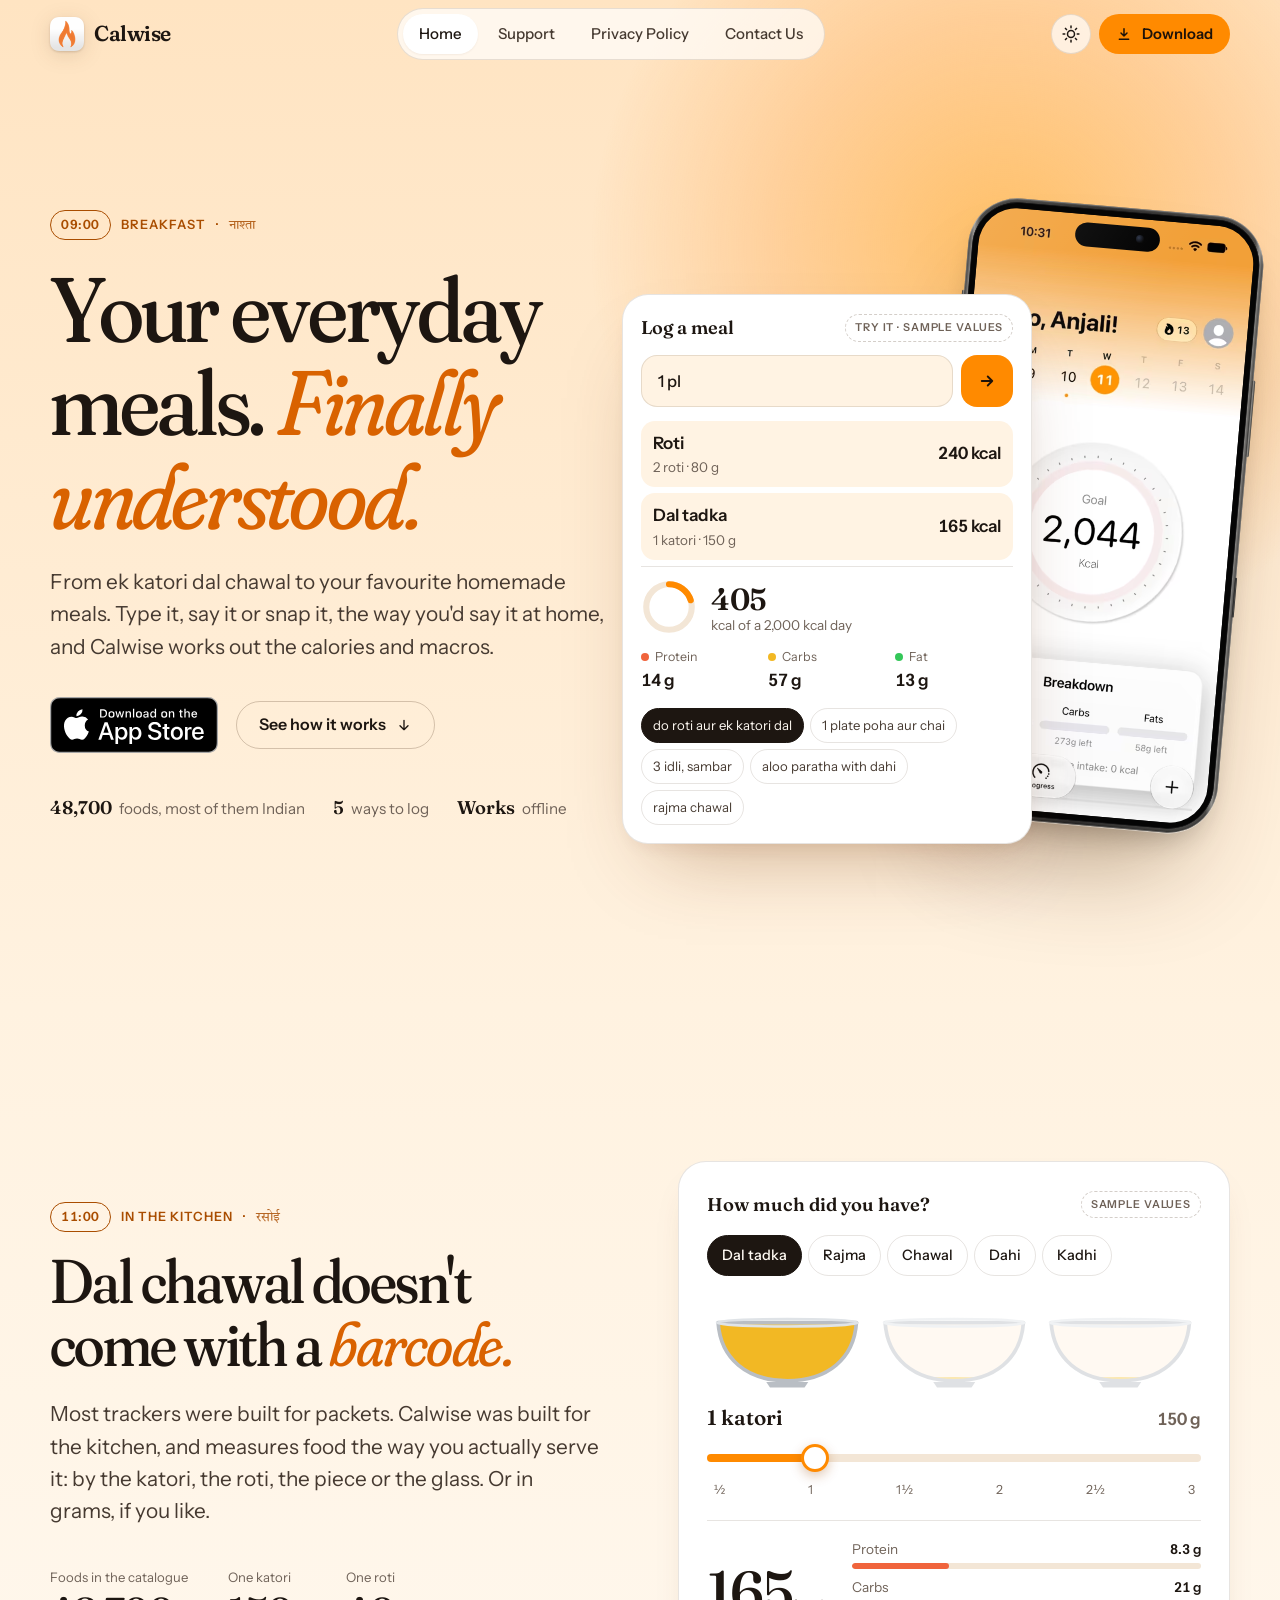
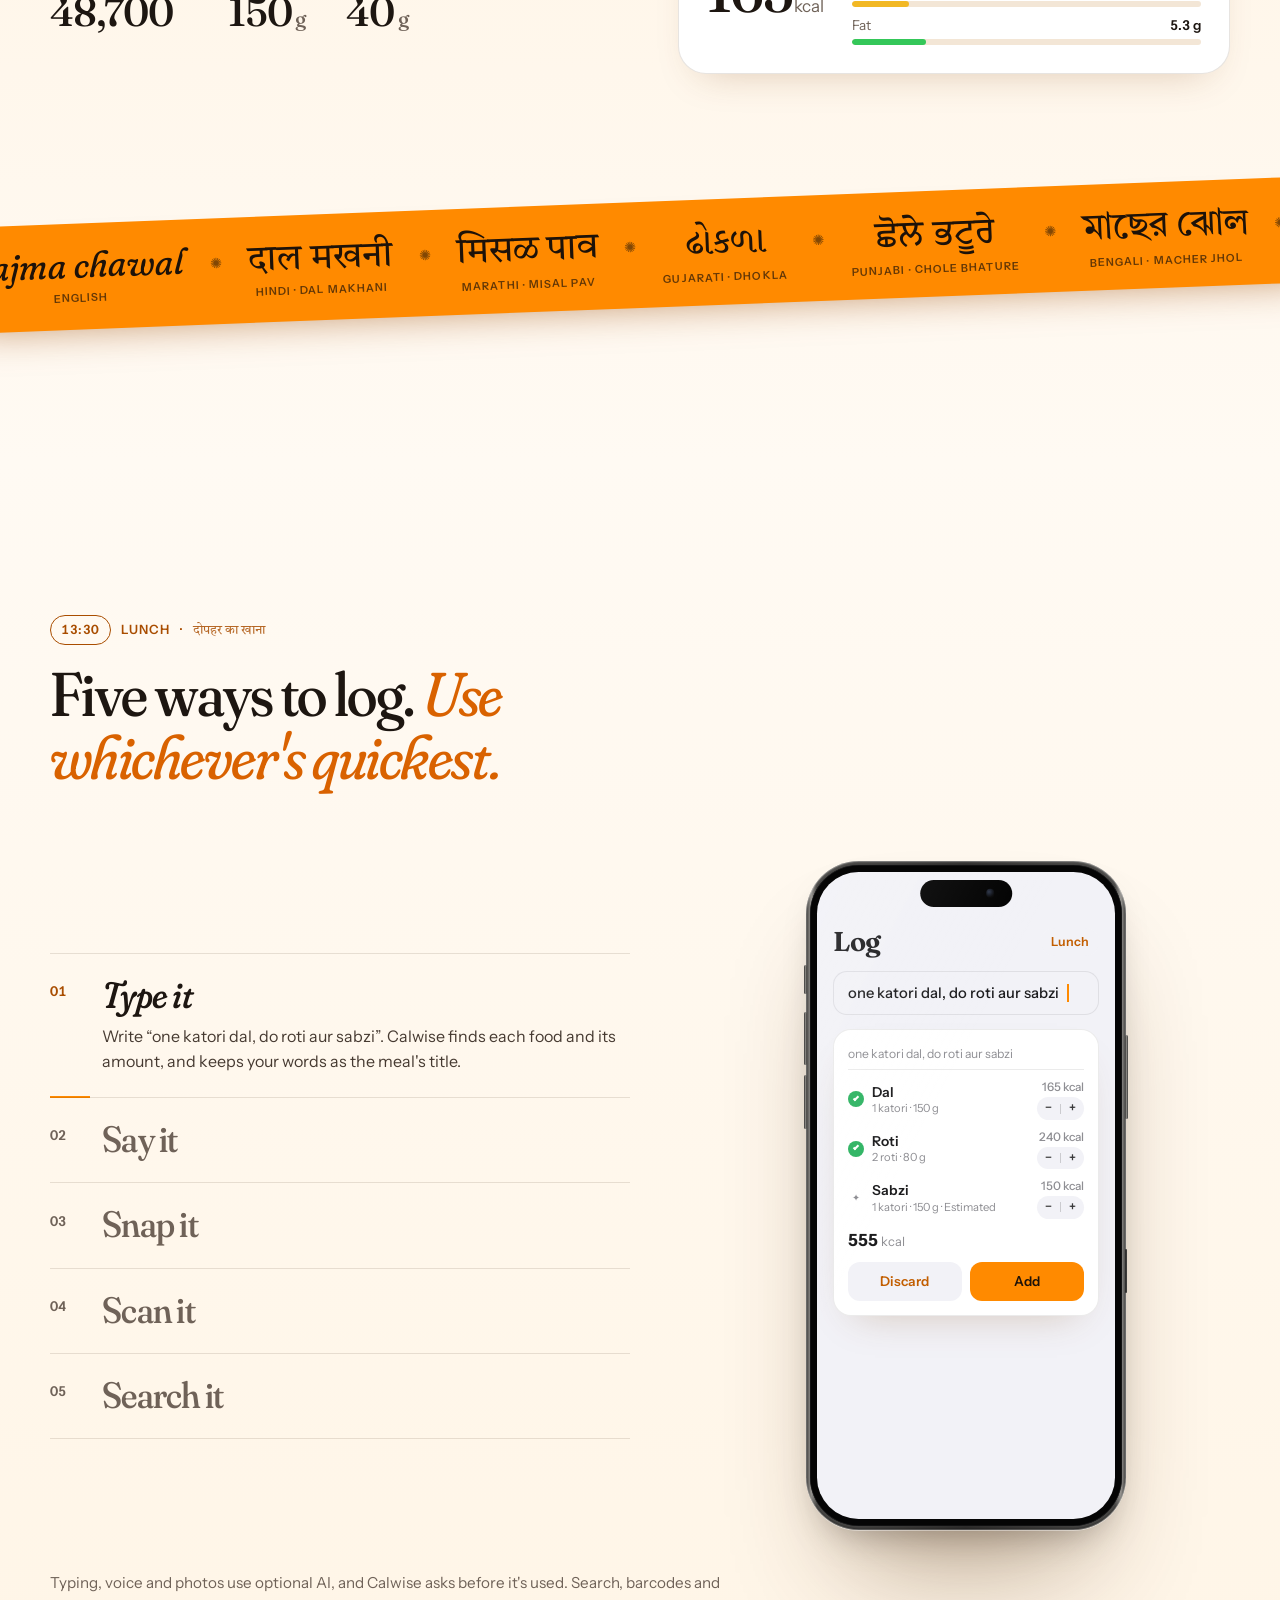
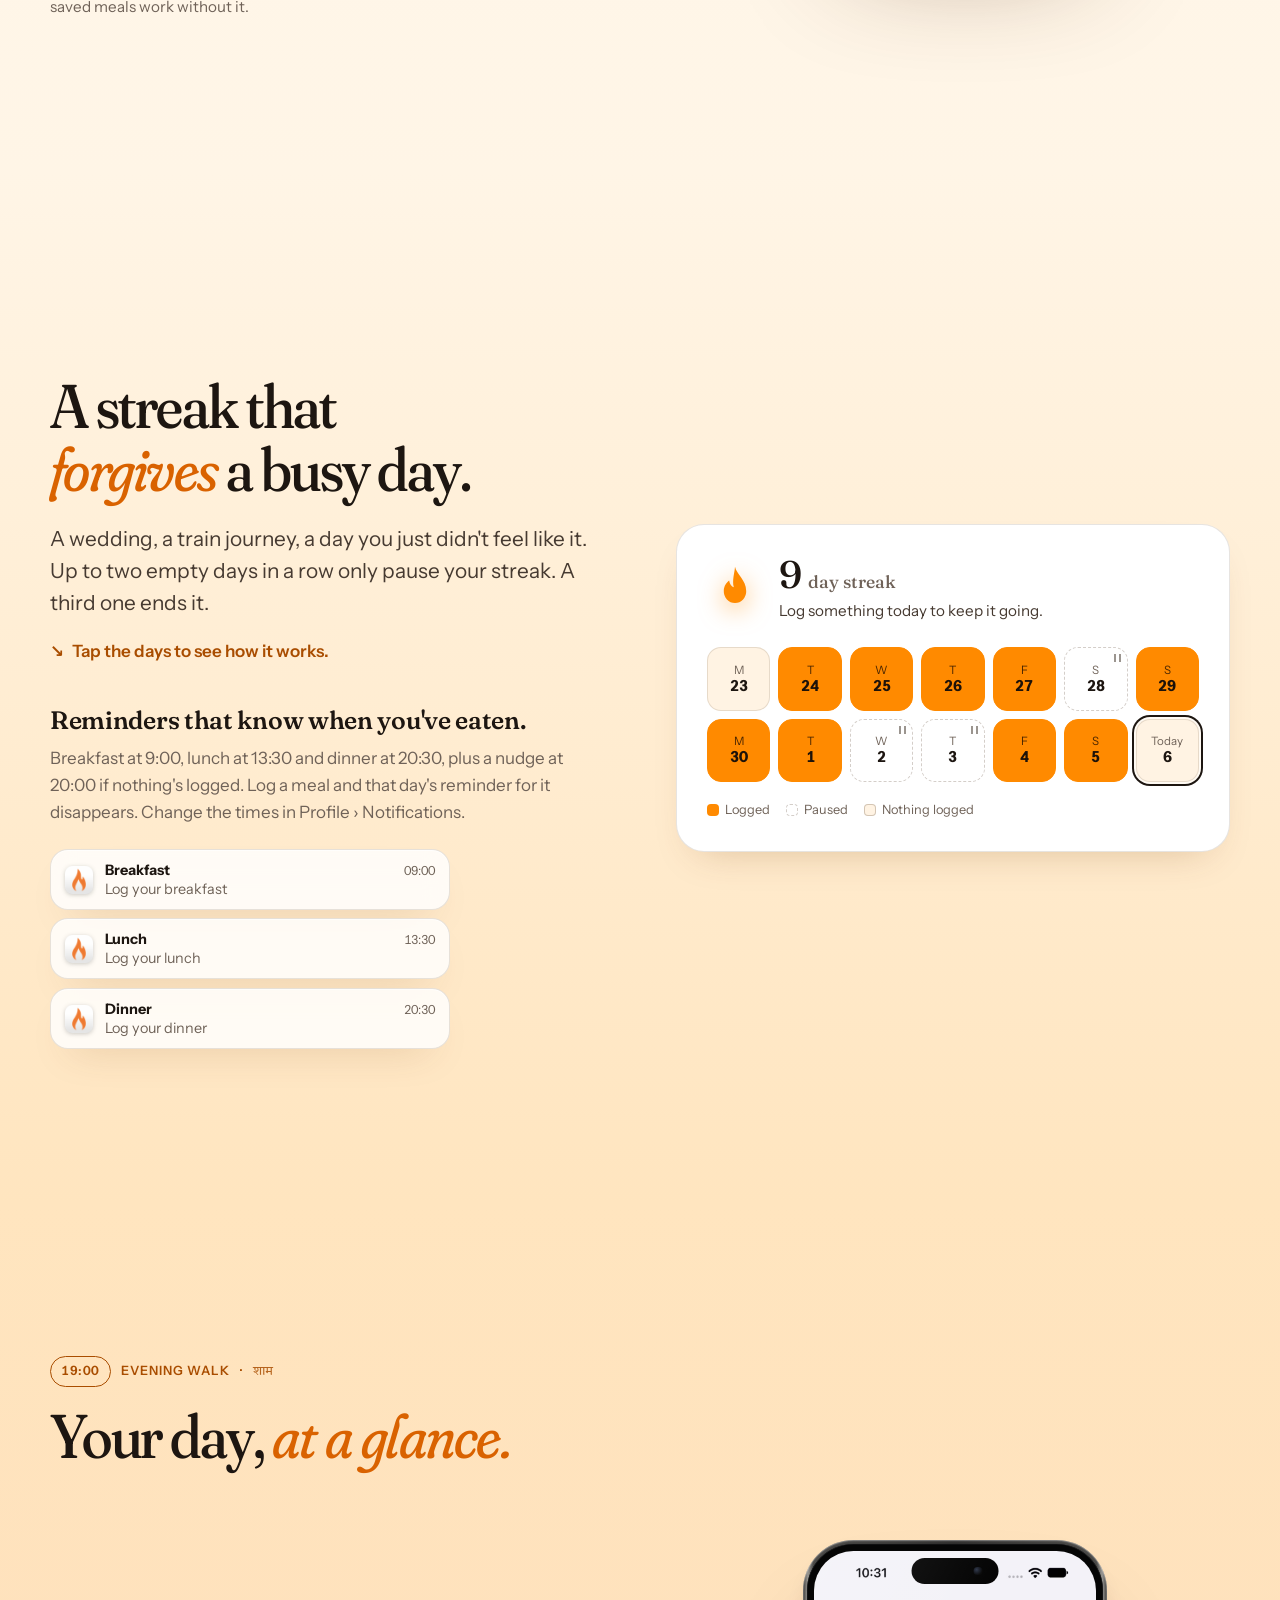
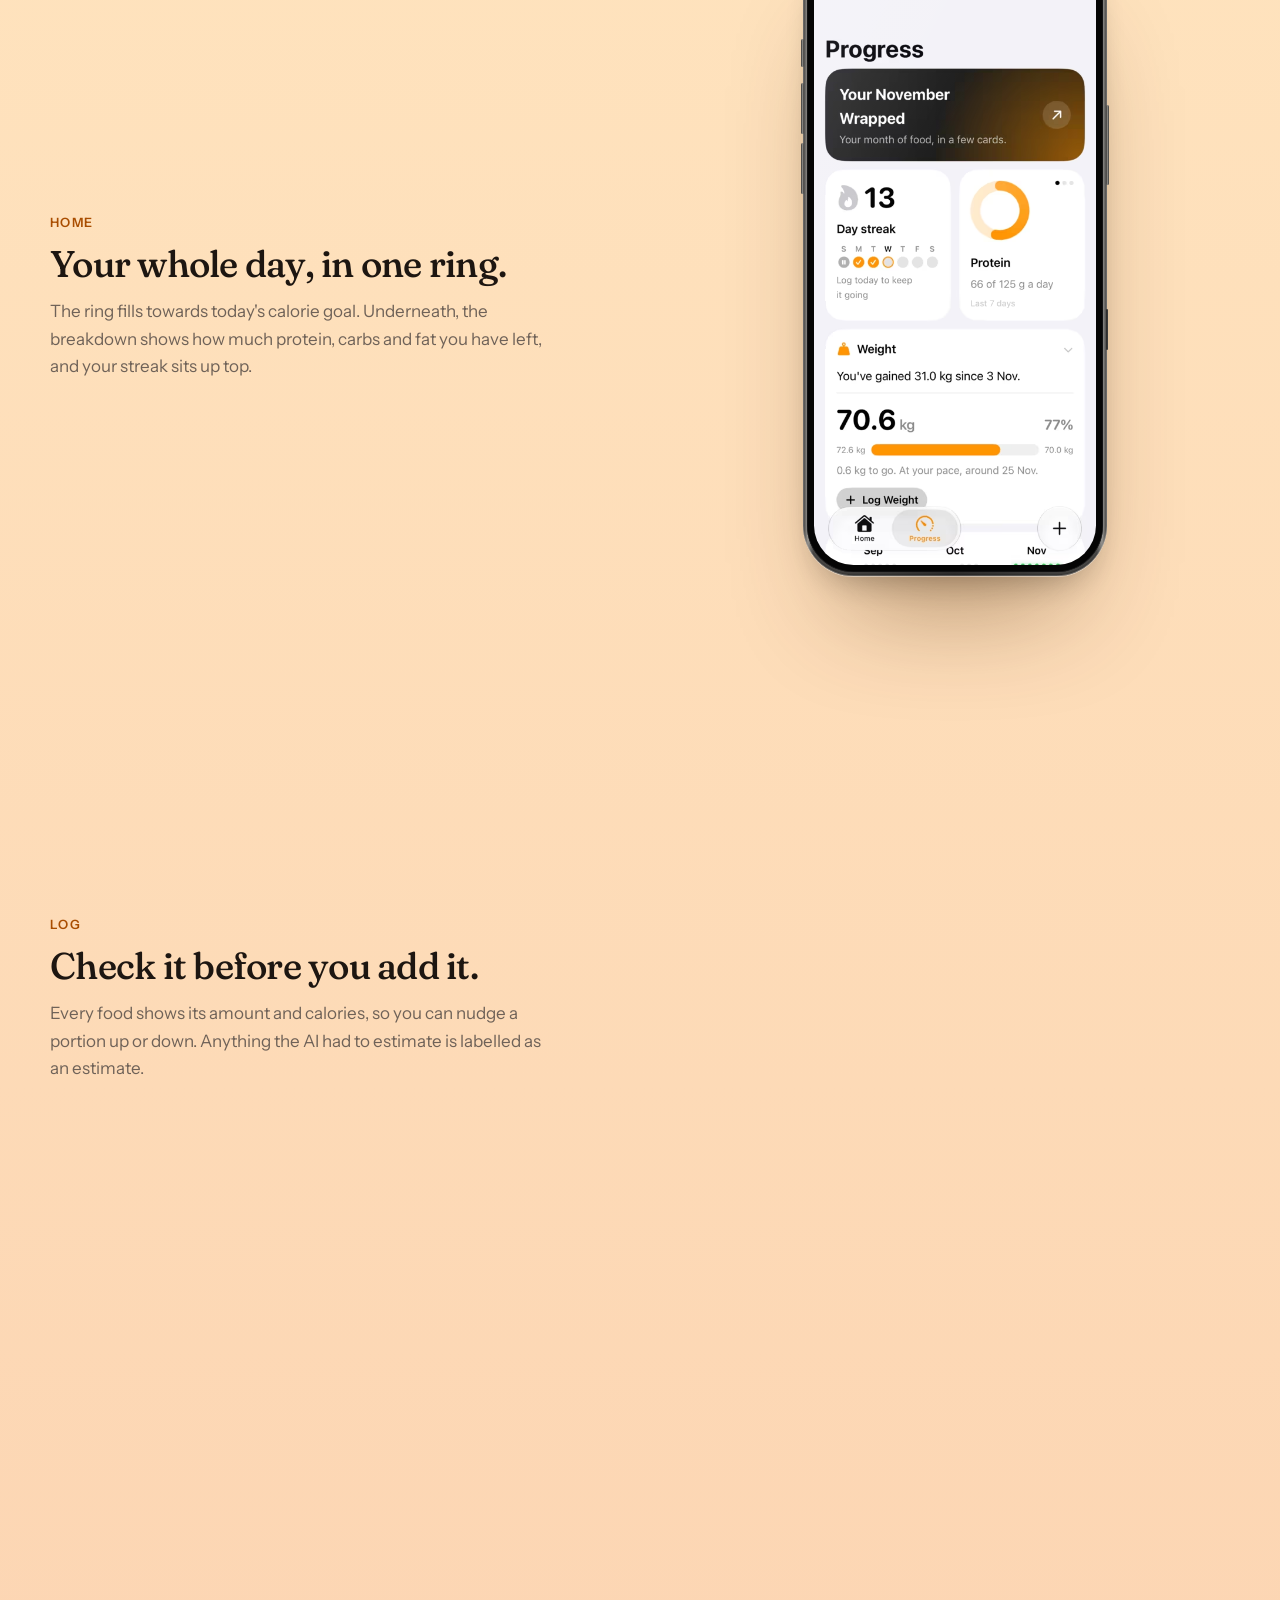
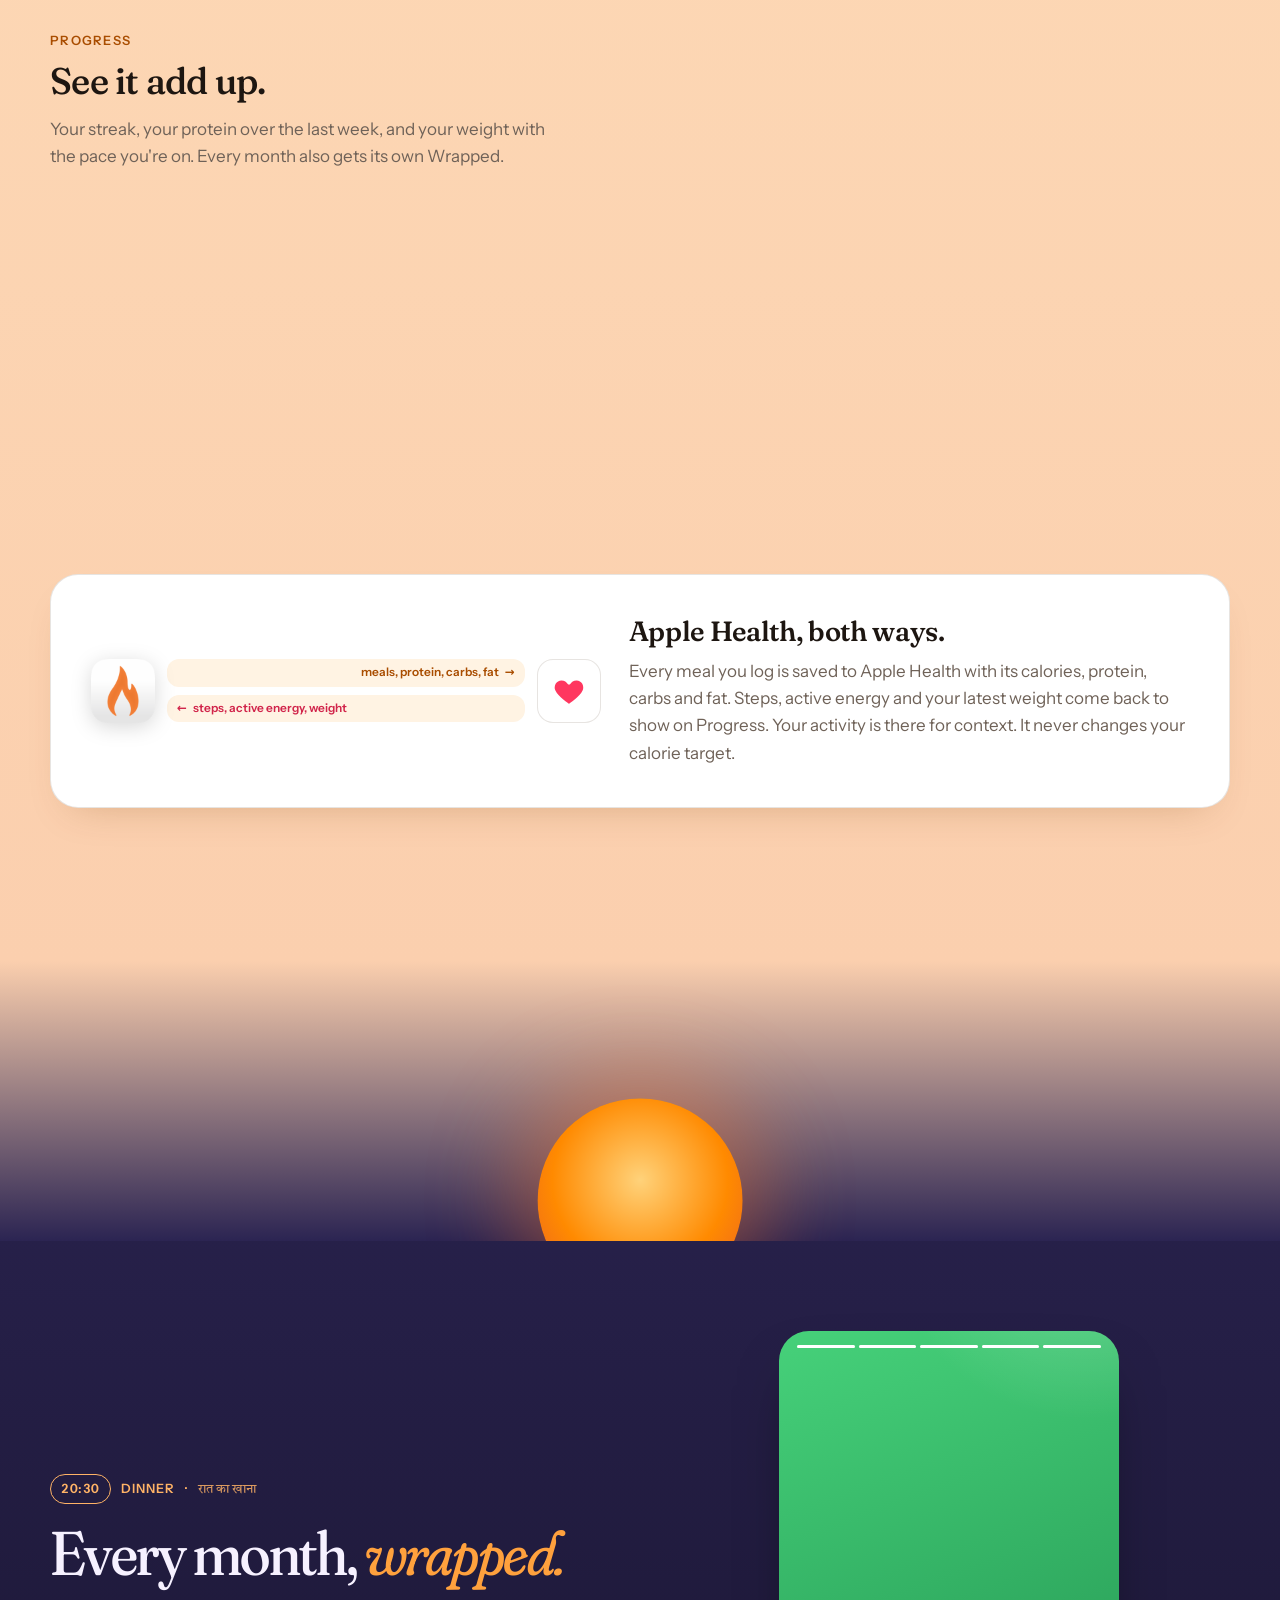
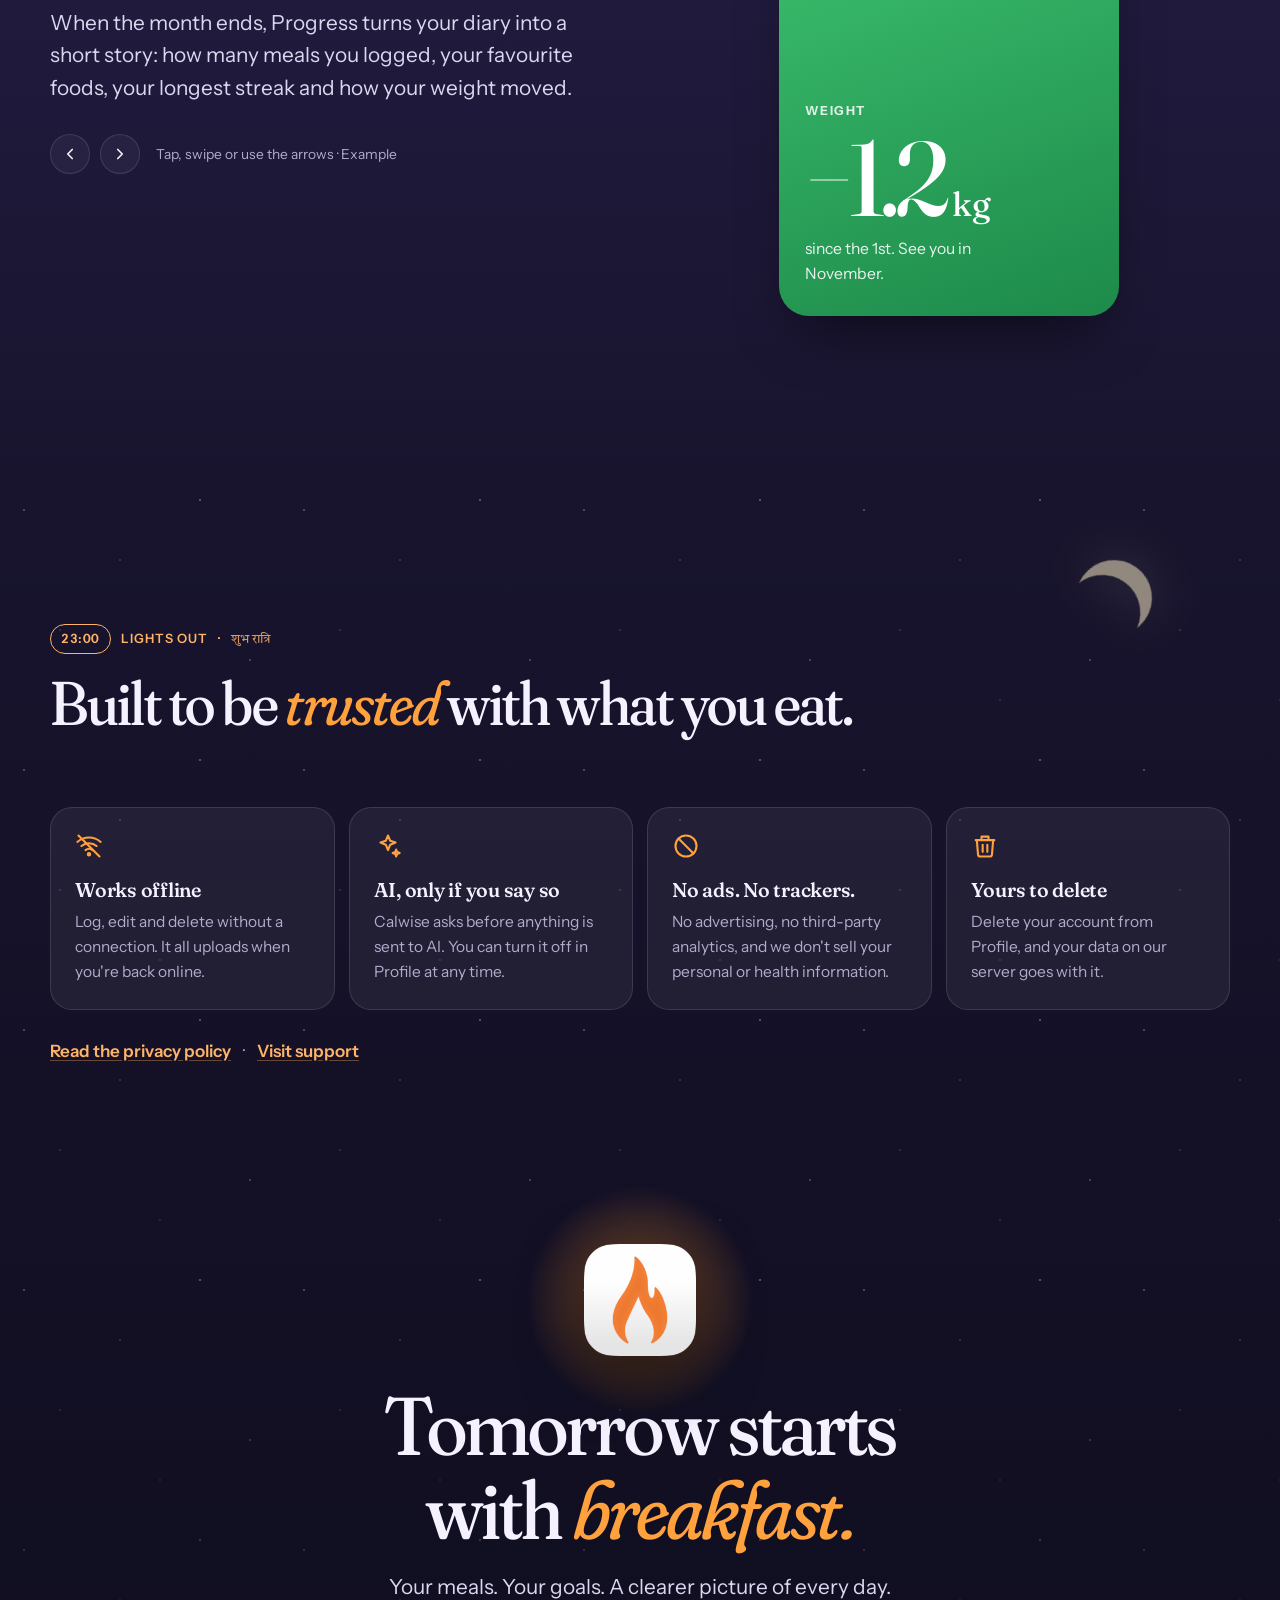
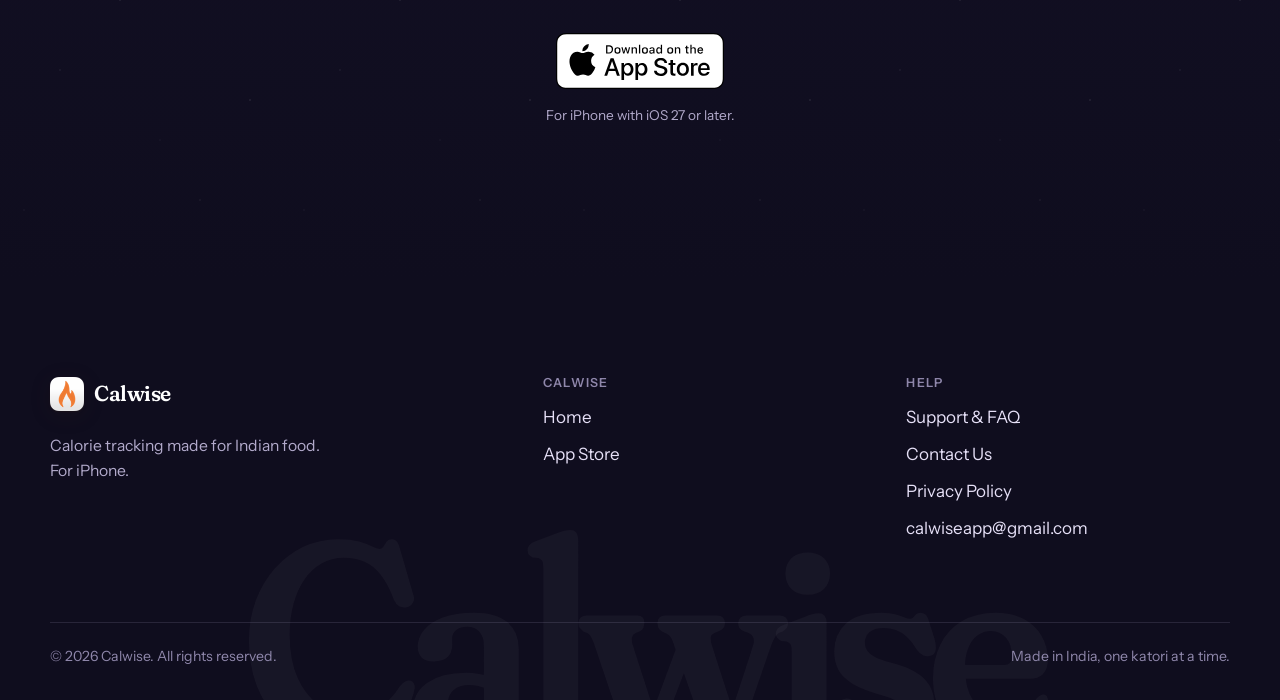
==== commit 011eef2a: "Theme-aware icon, accurate privacy policy section 10 - Show the dark app icon in dark mode (logos, r" ====
--- a/index.html
+++ b/index.html
@@ -78,7 +78,7 @@
     <header class="site-header" id="siteHeader">
       <div class="container nav-wrap">
         <a href="./index.html" class="brand" aria-label="Calwise home">
-          <img src="./assets/img/icon-64.png" alt="" class="brand-logo" width="34" height="34" />
+          <img src="./assets/img/icon-64.png" alt="" class="for-light brand-logo" width="34" height="34" /><img src="./assets/img/icon-dark-64.png" alt="" class="for-dark brand-logo" width="34" height="34" />
           <span>Calwise</span>
         </a>
 
@@ -590,9 +590,9 @@
               Profile › Notifications.
             </p>
             <ul class="notifs" role="list" aria-label="Example reminders">
-              <li class="notif" style="--i: 0"><img src="./assets/img/icon-64.png" alt="" width="28" height="28" /><span><b>Breakfast</b><span class="muted">Log your breakfast</span></span><time>09:00</time></li>
-              <li class="notif" style="--i: 1"><img src="./assets/img/icon-64.png" alt="" width="28" height="28" /><span><b>Lunch</b><span class="muted">Log your lunch</span></span><time>13:30</time></li>
-              <li class="notif" style="--i: 2"><img src="./assets/img/icon-64.png" alt="" width="28" height="28" /><span><b>Dinner</b><span class="muted">Log your dinner</span></span><time>20:30</time></li>
+              <li class="notif" style="--i: 0"><img src="./assets/img/icon-64.png" class="for-light" alt="" width="28" height="28" /><img src="./assets/img/icon-dark-64.png" class="for-dark" alt="" width="28" height="28" /><span><b>Breakfast</b><span class="muted">Log your breakfast</span></span><time>09:00</time></li>
+              <li class="notif" style="--i: 1"><img src="./assets/img/icon-64.png" class="for-light" alt="" width="28" height="28" /><img src="./assets/img/icon-dark-64.png" class="for-dark" alt="" width="28" height="28" /><span><b>Lunch</b><span class="muted">Log your lunch</span></span><time>13:30</time></li>
+              <li class="notif" style="--i: 2"><img src="./assets/img/icon-64.png" class="for-light" alt="" width="28" height="28" /><img src="./assets/img/icon-dark-64.png" class="for-dark" alt="" width="28" height="28" /><span><b>Dinner</b><span class="muted">Log your dinner</span></span><time>20:30</time></li>
             </ul>
           </div>
         </div>
@@ -681,7 +681,7 @@
           <!-- Apple Health -->
           <div class="health card reveal">
             <div class="health-flow" aria-hidden="true">
-              <img src="./assets/img/icon-192.png" alt="" width="64" height="64" class="health-app" />
+              <img src="./assets/img/icon-192.png" alt="" width="64" height="64" class="for-light health-app" /><img src="./assets/img/icon-dark-192.png" alt="" width="64" height="64" class="for-dark health-app" />
               <div class="health-arrows">
                 <span class="ha out">meals, protein, carbs, fat <i>→</i></span>
                 <span class="ha in"><i>←</i> steps, active energy, weight</span>
@@ -805,7 +805,7 @@
           <div class="cta reveal">
             <div class="diya" aria-hidden="true">
               <span class="diya-glow"></span>
-              <img src="./assets/img/icon-192.png" alt="" width="112" height="112" />
+              <img src="./assets/img/icon-192.png" class="for-light" alt="" width="112" height="112" /><img src="./assets/img/icon-dark-192.png" class="for-dark" alt="" width="112" height="112" />
             </div>
             <h2 class="cta-title">Tomorrow starts with <em>breakfast.</em></h2>
             <p class="lead">Your meals. Your goals. A clearer picture of every day.</p>
@@ -835,7 +835,7 @@
         <div class="footer-grid">
           <div>
             <a href="./index.html" class="brand footer-brand" aria-label="Calwise home">
-              <img src="./assets/img/icon-64.png" alt="" class="brand-logo" width="34" height="34" />
+              <img src="./assets/img/icon-64.png" alt="" class="for-light brand-logo" width="34" height="34" /><img src="./assets/img/icon-dark-64.png" alt="" class="for-dark brand-logo" width="34" height="34" />
               <span>Calwise</span>
             </a>
             <p class="footer-tag">Calorie tracking made for Indian food. For iPhone.</p>
